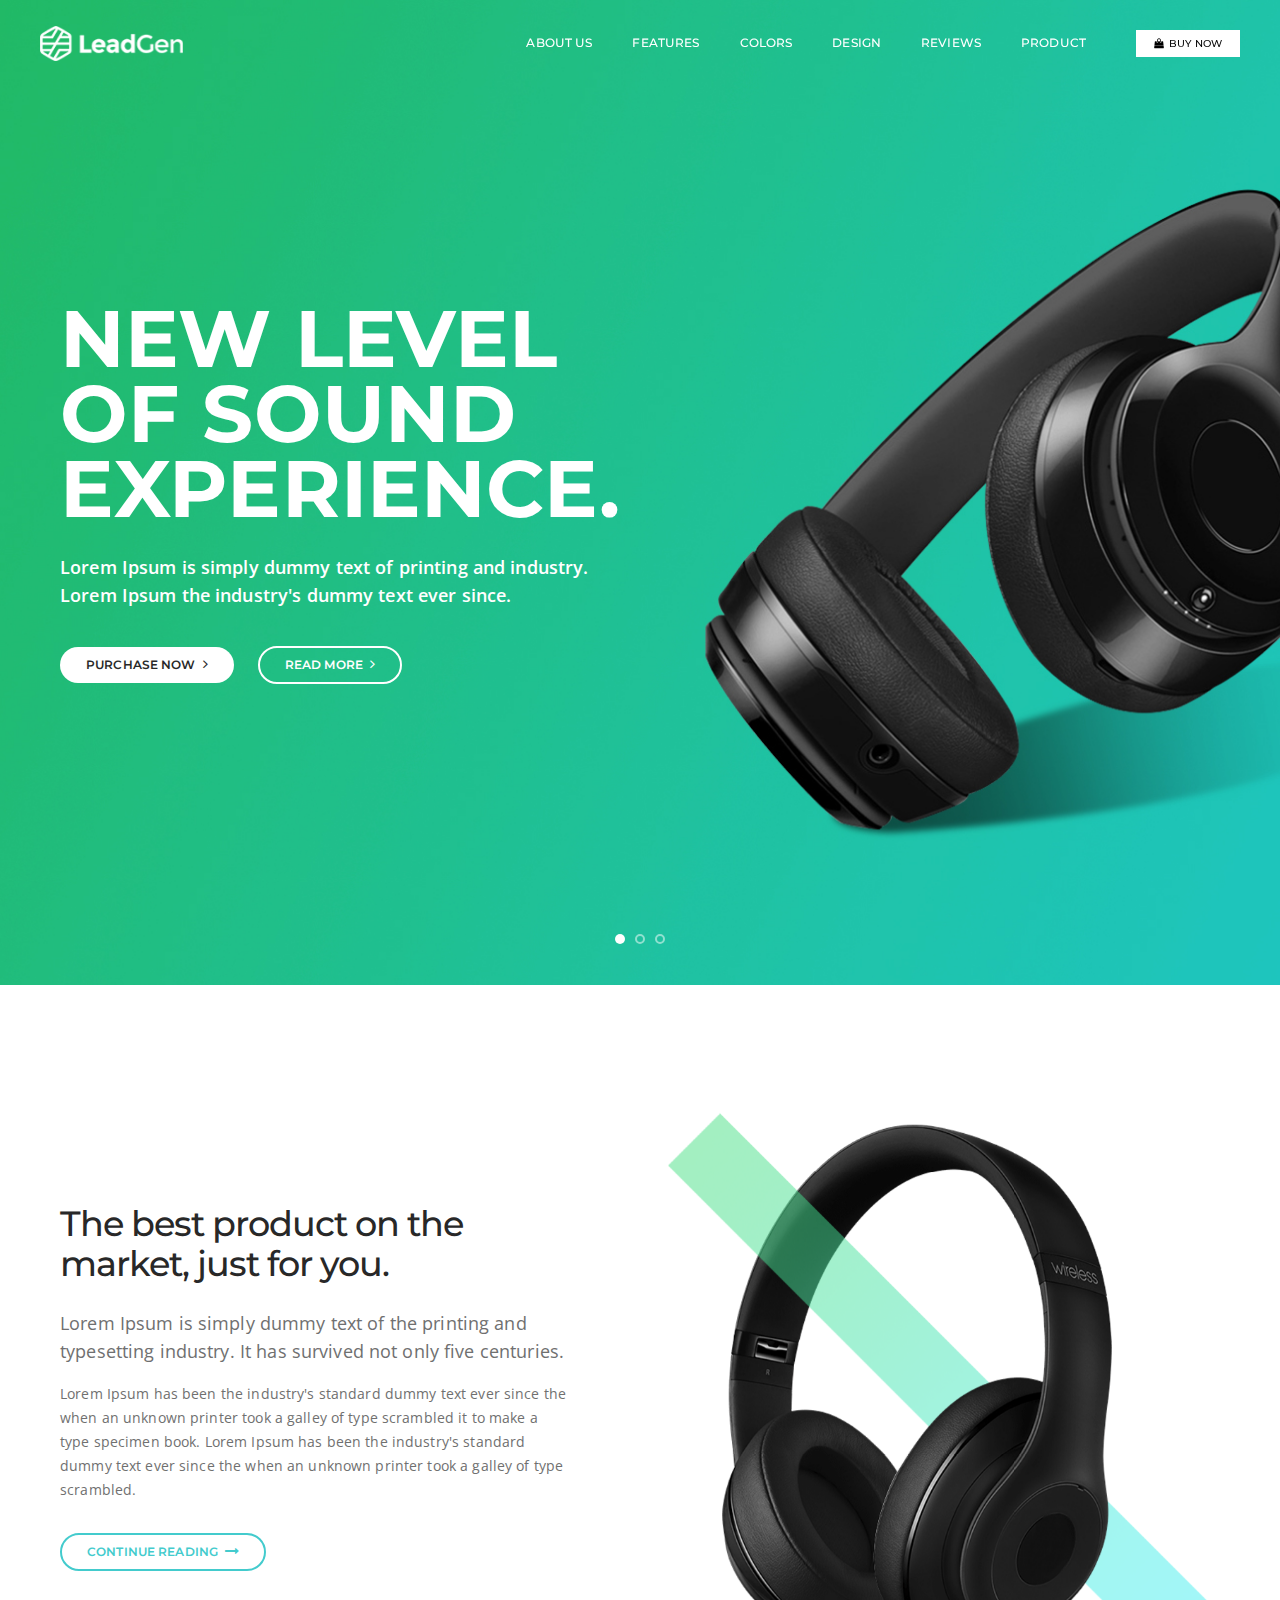
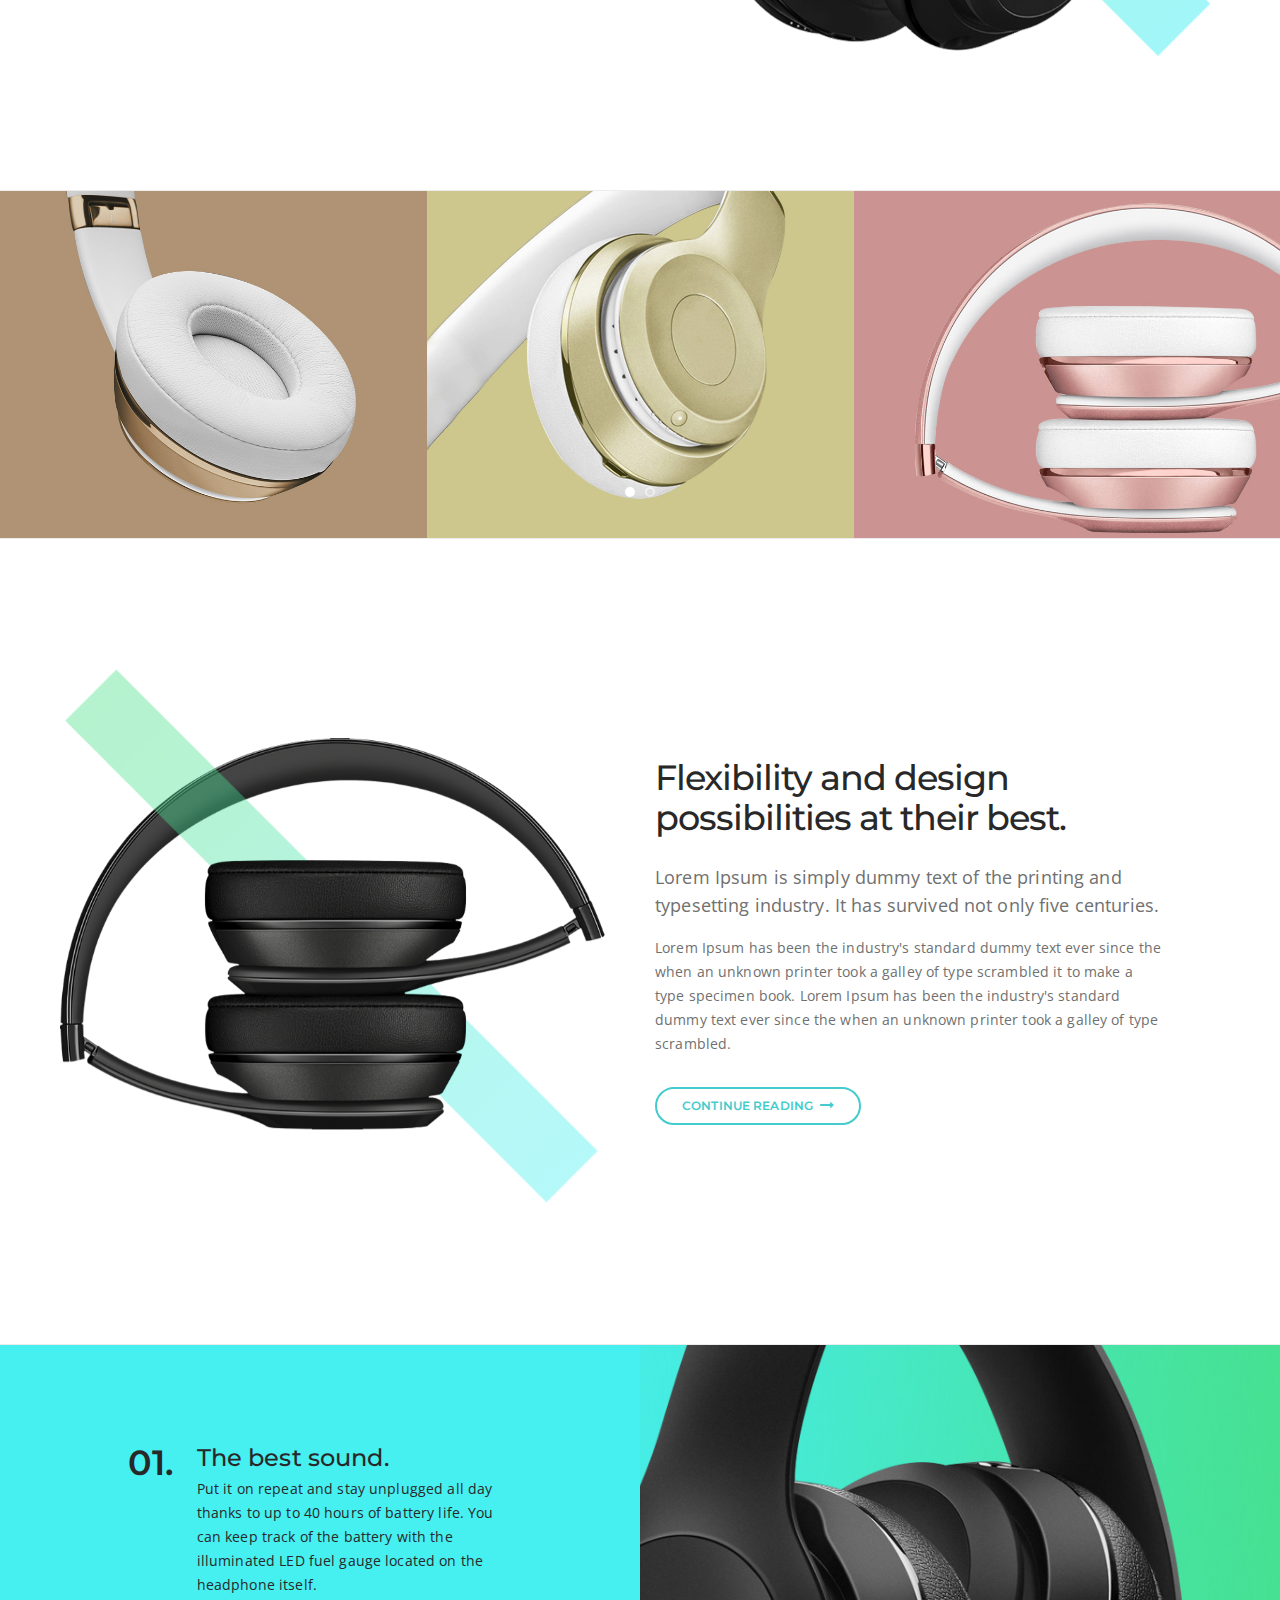
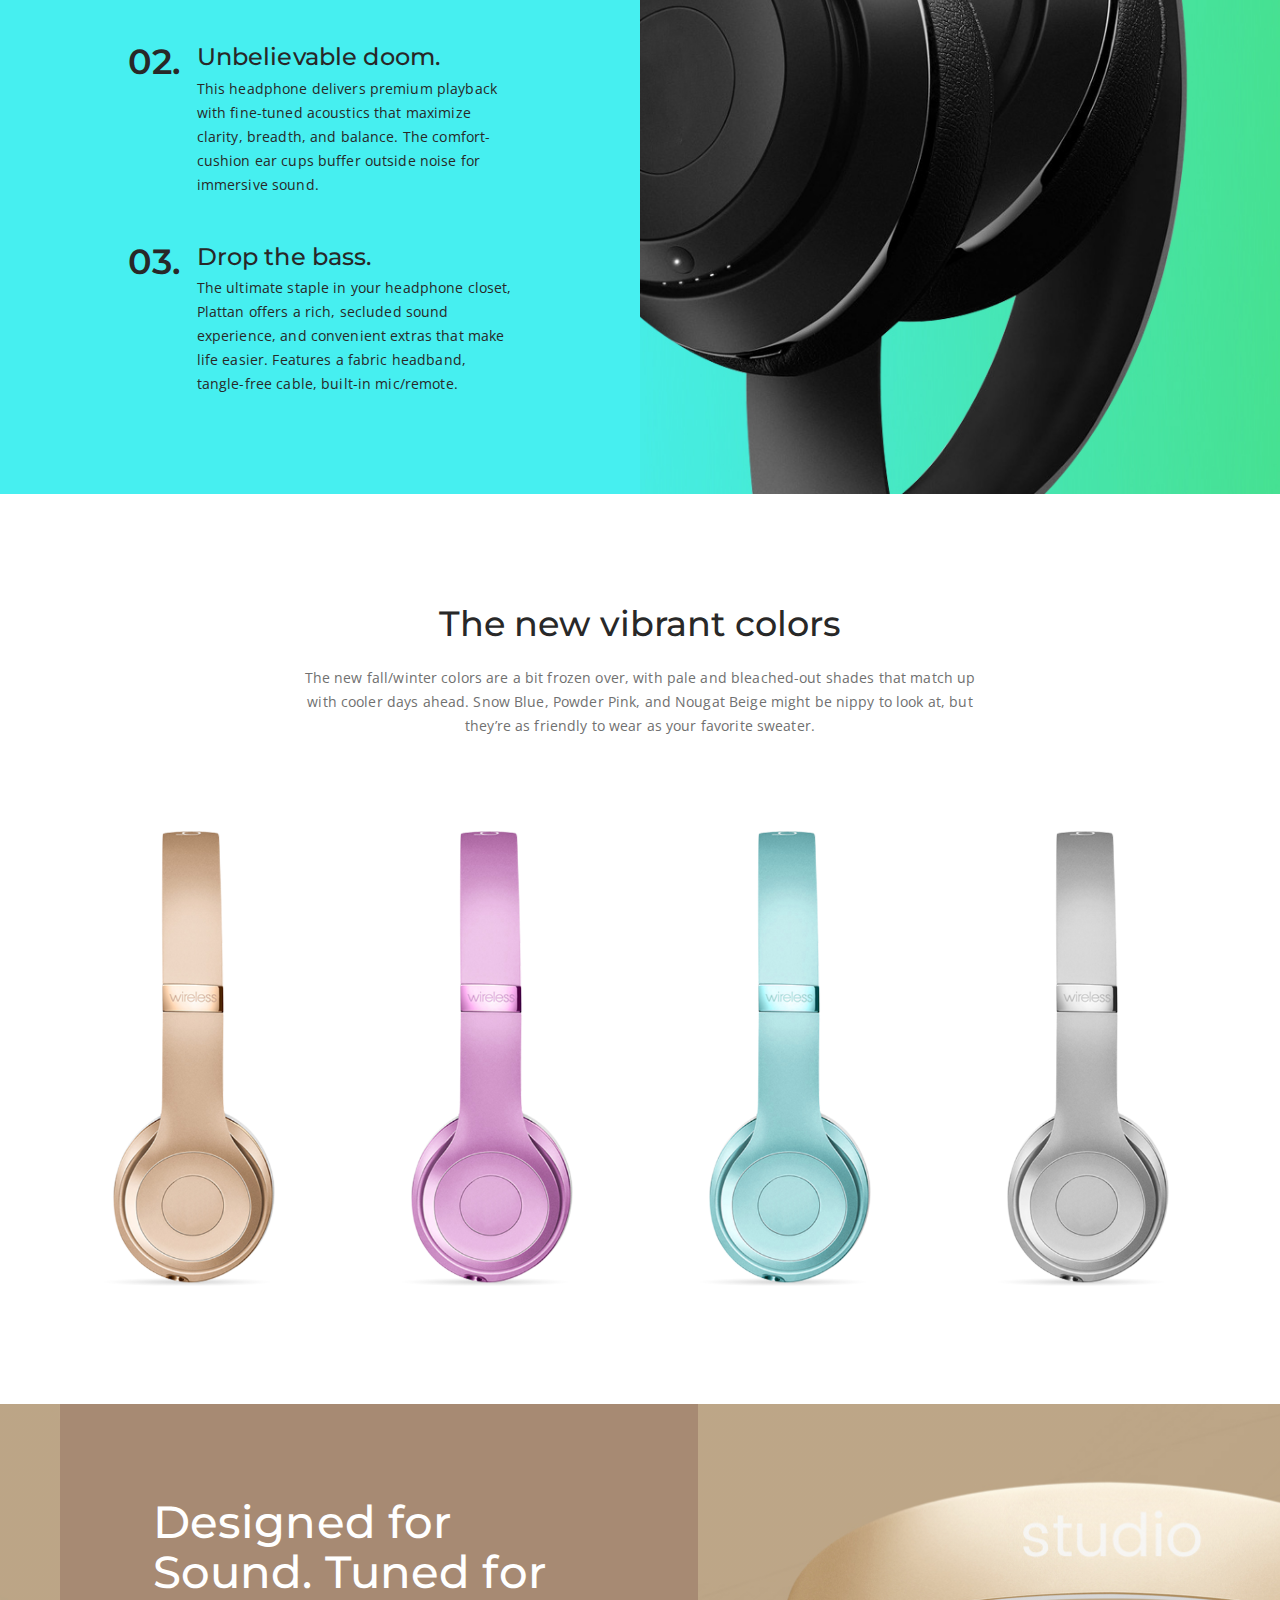
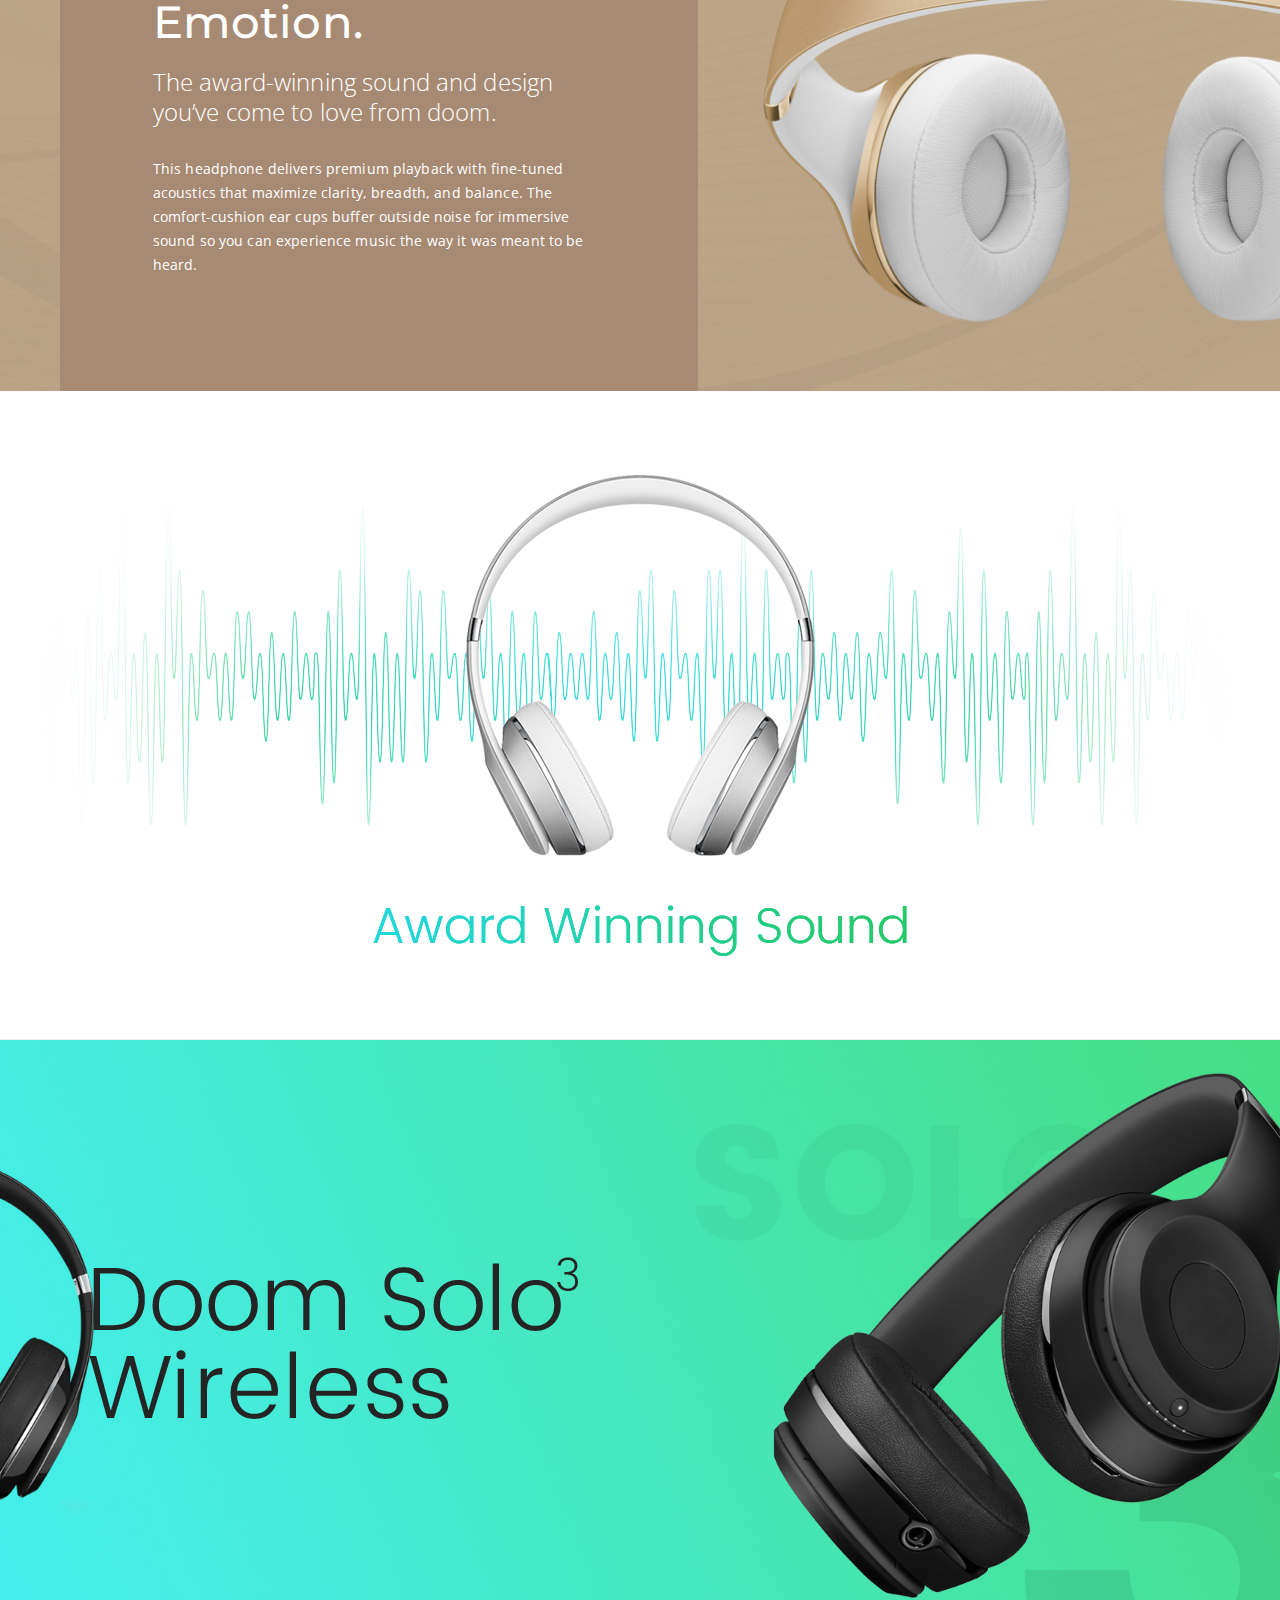
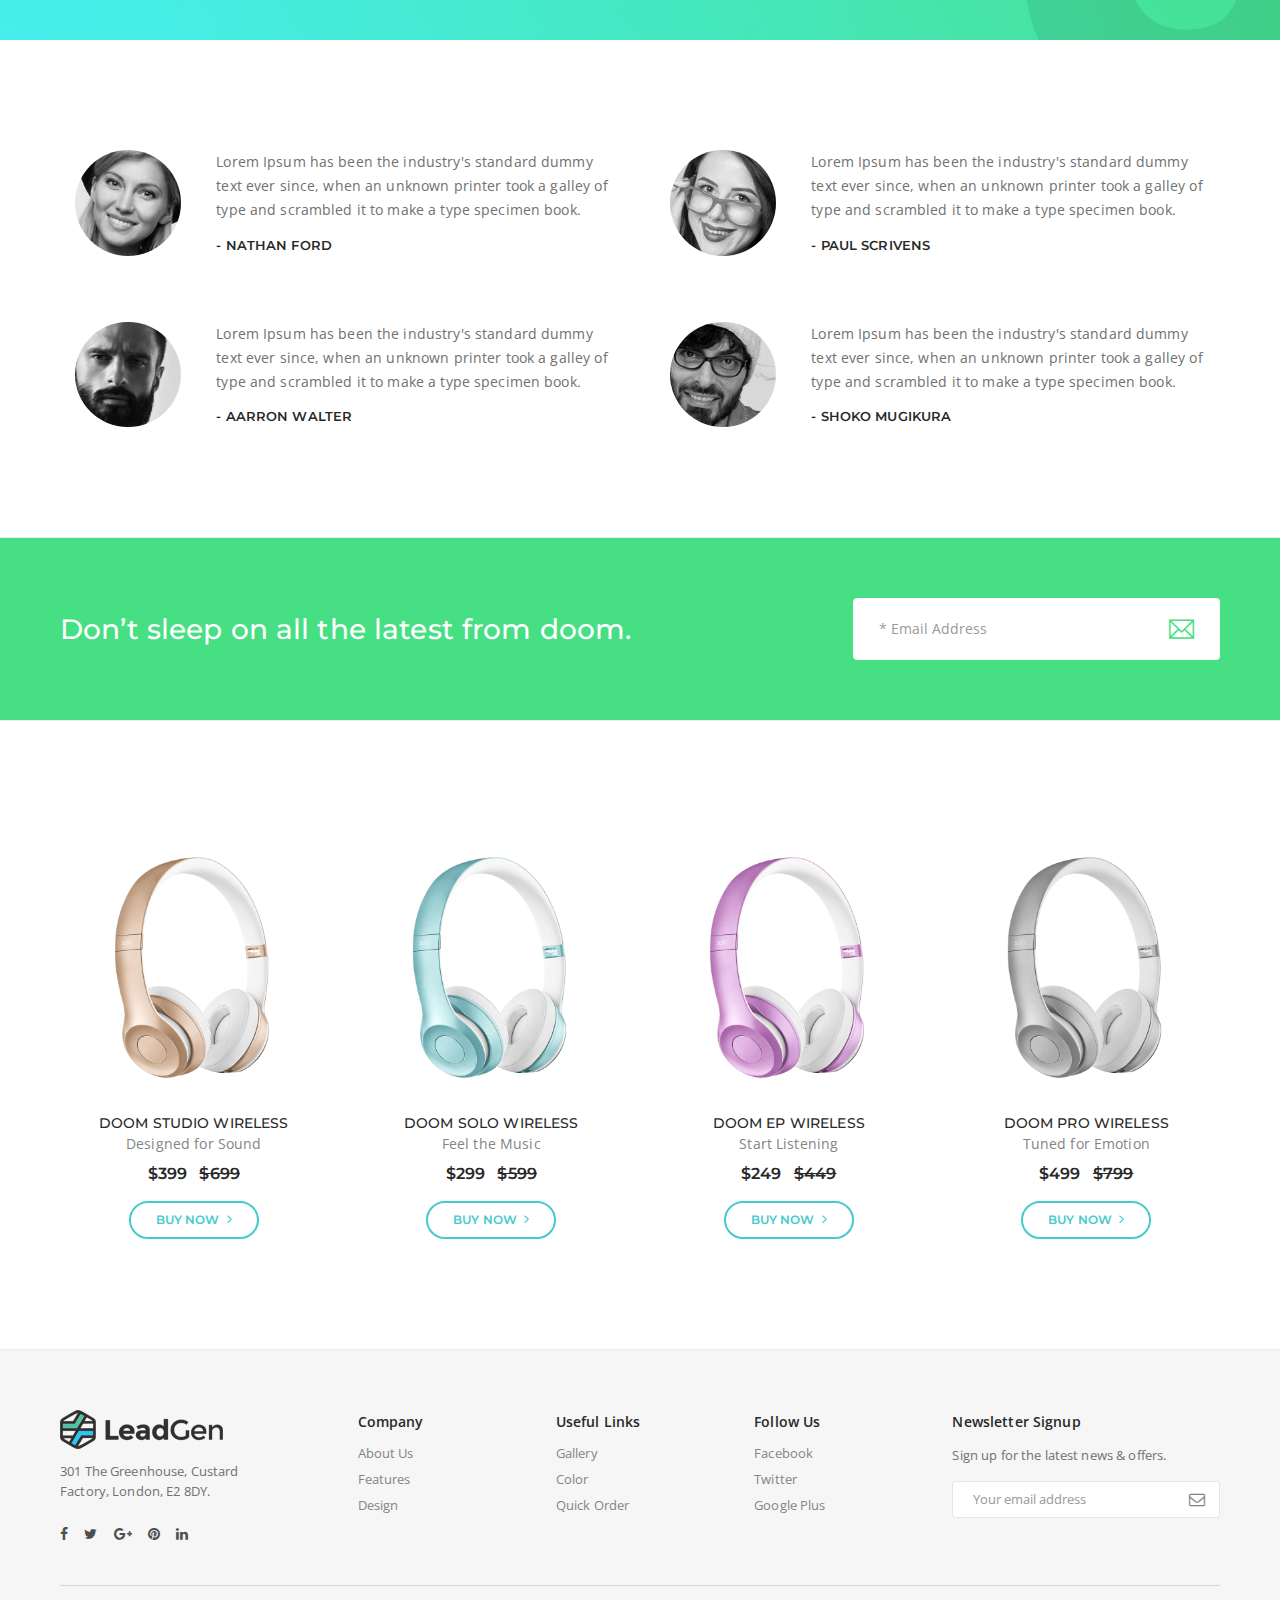
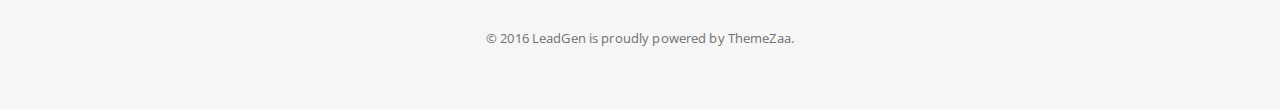
==== index.html @ 2a233be7 "Add files via upload" ====
<!doctype html>
<html class="no-js" lang="en">
    <head>
        <meta charset="utf-8">
        <meta http-equiv="X-UA-Compatible" content="IE=edge">
        <meta name="viewport" content="width=device-width,initial-scale=1.0,maximum-scale=1" />
        <!-- title -->
        <title>LeadGen - Product Showcase - Multipurpose Marketing Landing Page Pack with Page Builder</title>
        <meta name="description" content="LeadGen is a conversion ratio and speed optimized multi-purpose marketing landing page template with drag & drop page builder and tons of readymade elements and demos with greater level of customization possibilities." />
        <meta name="keywords" content="Marketing, landing page, creative, html5, css3, page builder, drag & drop, multi-purpose, one page, aweber, mailchimp, active campaign, campaign monitor, get response, mailer lite, custom form, product, hotel and resort, resume, personal, restaurant, corporate business, interior design, software, spa salon, travel agency, app landing page, design agency, start-up, e-learning, sports and gym, seo, wedding invitation, hosting, online shopping, yoga and fitness, music show, finance and account, e-book, event, medical, real estate, portfolio, digital marketing, inner content page, sign-up, 404 not found, coming soon" />
        <meta name="author" content="lgauthor">
        <!-- favicon -->
        <link rel="shortcut icon" href="images/icon/favicon.png">
        <!-- animation -->
        <link rel="stylesheet" href="css/animate.css" />
        <!-- bootstrap -->
        <link rel="stylesheet" href="css/bootstrap.min.css" />
        <!-- font-awesome icon -->
        <link rel="stylesheet" href="css/font-awesome.min.css" />
        <!-- themify-icons -->
        <link rel="stylesheet" href="css/themify-icons.css" />
        <!-- owl carousel -->
        <link rel="stylesheet" href="css/owl.transitions.css" />
        <link rel="stylesheet" href="css/owl.carousel.css" /> 
        <!-- magnific popup -->
        <link rel="stylesheet" href="css/magnific-popup.css" /> 
        <!-- base -->
        <link rel="stylesheet" href="css/base.css" /> 
        <!-- elements -->
        <link rel="stylesheet" href="css/elements.css" />
        <!-- responsive -->
        <link rel="stylesheet" href="css/responsive.css" />
        <!--[if IE 9]>
        <link rel="stylesheet" type="text/css" href="css/ie.css" />
        <![endif]-->
        <!--[if IE]>
            <script src="js/html5shiv.min.js"></script>
        <![endif]-->
    </head>
    <body>
        <header class="header-style9" id="header-section14">
            <!-- nav -->
            <nav class="navbar tz-header-bg black-header alt-font no-margin shrink-transparent-header-dark dark-header">                    
                <div class="container-fluid navigation-menu full-header xs-padding-15-lr">
                    <div class="row">
                        <!-- logo -->
                        <div class="col-md-3 col-sm-4 col-xs-6">
                            <a href="index.html#home" class="inner-link"><img alt="" src="images/logo-white.png" data-img-size="(W)163px X (H)39px"></a>
                        </div>
                        <!-- end logo -->
                        <div class="col-md-9 col-sm-8 col-xs-6 position-inherit xs-no-padding-left">
                            <button data-target="#bs-example-navbar-collapse-1" data-toggle="collapse" class="navbar-toggle collapsed" type="button">
                                <span class="sr-only">Toggle navigation</span>
                                <span class="icon-bar"></span>
                                <span class="icon-bar"></span>
                                <span class="icon-bar"></span>
                            </button>
                            <div id="bs-example-navbar-collapse-1" class="collapse navbar-collapse pull-right">
                                <ul class="nav navbar-nav">
                                    <li class="propClone"><a class="inner-link text-white" href="index.html#content-section13">ABOUT US</a></li>
                                    <li class="propClone"><a class="inner-link text-white" href="index.html#content-section17">FEATURES</a></li>
                                    <li class="propClone"><a class="inner-link text-white" href="index.html#content-section9">COLORS</a></li>
                                    <li class="propClone"><a class="inner-link text-white" href="index.html#content-section2">DESIGN</a></li>
                                    <li class="propClone"><a class="inner-link text-white" href="index.html#testimonials-section4">REVIEWS</a></li>
                                    <li class="propClone sm-no-border"><a class="inner-link text-white" href="index.html#feature-section32">PRODUCT</a></li>
                                    <li class="nav-button propClone float-left btn-medium sm-no-margin-tb"><a href="index.html#feature-section32" class="inner-link btn-small propClone bg-white text-black text-black  border-radius-0 font-weight-300 sm-padding-nav-btn sm-display-inline-block font-weight-500"><i class="fa fa-shopping-bag tz-icon-color" aria-hidden="true"></i>BUY NOW</a></li>
                                </ul>
                            </div>
                        </div>
                    </div>
                </div>
            </nav> 
            <!-- end nav -->
        </header>                
        <section id="home" class="no-padding slider-style1 border-none">
            <div class="owl-slider-full owl-carousel light-pagination owl-without-next-pre-arrow">
                <!-- slider item -->
                <div class="item owl-bg-img tz-builder-bg-image cover-background bg-img-one" id="tz-bg-1" style="background: linear-gradient(rgba(0, 0, 0, 0), rgba(0, 0, 0, 0)) repeat scroll 0% 0%, transparent url('images/bg-image/agency-slider-01.jpg') repeat scroll 0% 0%;" data-img-size="(W)1920px X (H)994px">
                    <div class="container one-sixth-screen xs-one-third-screen position-relative">
                        <div class="col-md-12 col-sm-12 col-xs-12 slider-typography text-left">
                            <div class="slider-text-middle-main">
                                <div class="slider-text-middle"> 
                                    <div class="col-md-7 col-sm-10 col-xs-12 no-padding alt-font slider-content sm-no-margin-top">
                                        <div class="title-extra-large-6 line-height-75 font-weight-700 text-white slider-title margin-seven-bottom tz-text" id="tz-slider-text1">NEW LEVEL<br>OF SOUND EXPERIENCE.</div>
                                        <div class="text-light-gray text-extra-large text-white main-font font-weight-600 slider-text margin-ten-bottom tz-text width-80 xs-width-100" id="tz-slider-text2">Lorem Ipsum is simply dummy text of printing and industry. Lorem Ipsum the industry's dummy text ever since.</div>
                                        <div class="btn-dual">
                                            <a class="btn btn-medium propClone bg-white text-dark-gray btn-circle xs-margin-ten-bottom" href="index.html#feature-section32"><span class="tz-text">PURCHASE NOW</span><i class="fa fa-angle-right icon-extra-small tz-icon-color"></i></a>
                                            <a class="btn btn-medium propClone highlight-button-white-border btn-circle xs-margin-ten-bottom" href="index.html#content-section13"><span class="tz-text">READ MORE</span><i class="fa fa-angle-right icon-extra-small tz-icon-color"></i></a>
                                        </div>
                                    </div>
                                </div>
                            </div>
                        </div>
                    </div>
                </div>
                <!-- end slider item -->
                <!-- slider item -->
                <div class="item owl-bg-img tz-builder-bg-image cover-background bg-img-two" id="tz-bg-2" style="background: linear-gradient(rgba(0, 0, 0, 0), rgba(0, 0, 0, 0)) repeat scroll 0% 0%, transparent url('images/bg-image/agency-slider-02.jpg') repeat scroll 0% 0%;">
                    <div class="container one-sixth-screen xs-one-third-screen position-relative">
                        <div class="col-md-12 col-sm-10 col-xs-12 slider-typography text-left">
                            <div class="slider-text-middle-main">
                                <div class="slider-text-middle">
                                    <div class="col-md-7 col-sm-12 col-xs-12 no-padding alt-font slider-content sm-no-margin-top">
                                        <div class="title-extra-large-6 line-height-75 font-weight-700 text-white slider-title margin-seven-bottom tz-text" id="tz-slider-text5">FRESH, BEAUTIFUL, INNOVATIVE.</div>
                                        <div class="text-light-gray text-extra-large text-white main-font font-weight-600 slider-text margin-ten-bottom tz-text width-80 xs-width-100" id="tz-slider-text6">Lorem Ipsum is simply dummy text of printing and industry. Lorem Ipsum the industry's dummy text ever since.</div>
                                        <div class="btn-dual">
                                            <a class="btn btn-medium propClone bg-white text-dark-gray btn-circle xs-margin-ten-bottom" href="index.html#feature-section32"><span class="tz-text">PURCHASE NOW</span><i class="fa fa-angle-right icon-extra-small tz-icon-color"></i></a>
                                            <a class="btn btn-medium propClone highlight-button-white-border btn-circle xs-margin-ten-bottom" href="index.html#content-section13"><span class="tz-text">READ MORE</span><i class="fa fa-angle-right icon-extra-small tz-icon-color"></i></a>
                                        </div>
                                    </div>
                                </div>
                            </div>
                        </div>
                    </div>
                </div>
                <!-- end slider item -->
                <!-- slider item -->
                <div class="item owl-bg-img tz-builder-bg-image cover-background bg-img-three" id="tz-bg-3" style="background: linear-gradient(rgba(0, 0, 0, 0), rgba(0, 0, 0, 0)) repeat scroll 0% 0%, transparent url('images/bg-image/agency-slider-03.jpg') repeat scroll 0% 0%;">
                    <div class="container one-sixth-screen xs-one-third-screen position-relative">
                        <div class="col-md-12 col-sm-12 col-xs-12 slider-typography text-left">
                            <div class="slider-text-middle-main">
                                <div class="slider-text-middle"> 
                                    <div class="col-md-7 col-sm-12 col-xs-12 no-padding alt-font slider-content sm-no-margin-top">
                                        <div class="title-extra-large-6 line-height-75 font-weight-700 text-white slider-title margin-seven-bottom tz-text" id="tz-slider-text9">THE PRODUCT OF THE FUTURE</div>
                                        <div class="text-light-gray text-extra-large text-white main-font font-weight-600 slider-text margin-ten-bottom tz-text width-80 xs-width-100" id="tz-slider-text10">Lorem Ipsum is simply dummy text of printing and industry. Lorem Ipsum the industry's dummy text ever since.</div>
                                        <div class="btn-dual">
                                            <a class="btn btn-medium propClone bg-white text-dark-gray btn-circle xs-margin-ten-bottom" href="index.html#feature-section32"><span class="tz-text">PURCHASE NOW</span><i class="fa fa-angle-right icon-extra-small tz-icon-color"></i></a>
                                            <a class="btn btn-medium propClone highlight-button-white-border btn-circle xs-margin-ten-bottom" href="index.html#content-section13"><span class="tz-text">READ MORE</span><i class="fa fa-angle-right icon-extra-small tz-icon-color"></i></a>
                                        </div>
                                    </div>
                                </div>
                            </div>
                        </div>
                    </div>
                </div>
                <!-- end slider item -->
            </div>
        </section>  
        <section class="padding-110px-tb xs-padding-60px-tb bg-white builder-bg" id="content-section13">
            <div class="container">
                <div class="row equalize xs-equalize-auto equalize-display-inherit">
                    <!-- content details -->
                    <div class="col-md-6 col-sm-6 xs-12 xs-text-center xs-margin-nineteen-bottom display-table" style="">
                        <div class="display-table-cell-vertical-middle">
                            <h2 class="alt-font title-extra-large sm-title-large xs-section-title-large text-dark-gray width-90 letter-spacing-minus-1 sm-width-100 margin-eight-bottom tz-text sm-margin-ten-bottom sm-margin-ten-top">The best product on the market, just for you.</h2>
                            <div class="text-extra-large tz-text width-90 sm-width-100 margin-five-bottom sm-margin-ten-bottom">Lorem Ipsum is simply dummy text of the printing and typesetting industry. It has survived not only five centuries.</div>
                            <div class="text-medium tz-text width-90 sm-width-100 margin-ten-bottom sm-margin-ten-bottom xs-margin-twenty-bottom"><p>Lorem Ipsum has been the industry's standard dummy text ever since the when an unknown printer took a galley of type scrambled it to make a type specimen book. Lorem Ipsum has been the industry's standard dummy text ever since the when an unknown printer took a galley of type scrambled.</p></div>
                            <a class="btn-medium btn-circle btn border-2-dark-aqua btn-border text-dark-aqua propClone" href="index.html#content-section50"><span class="tz-text">CONTINUE READING</span><i class="fa fa-long-arrow-right icon-extra-small tz-icon-color"></i></a>
                        </div>
                    </div>
                    <!-- end content details -->
                    <div class="col-md-6 col-sm-6 col-xs-12 display-table text-right xs-margin-lr-auto xs-fl-none xs-no-padding-bottom">
                        <div class="display-table-cell-vertical-middle">
                            <img src="images/design-screenshot6.png" data-img-size="(W)800px X (H)828px" alt="">
                        </div>
                    </div>
                </div>
            </div>
        </section>
        <section class="bg-white builder-bg" id="portfolios-section8">
            <div class="container-fluid">
                <div class="row">
                    <div class="owl-carousel owl-theme owl-light-pagination white-pagination testimonial-style3">
                        <!-- portfolio item -->
                        <div class="item lightbox-gallery">
                            <a href="images/agency-work-01.jpg" title=""><img src="images/agency-work-01.jpg" data-img-size="(W)800px X (H)650px" id="tz-bg-31" alt=""></a>
                        </div>
                        <!-- end portfolio item -->
                        <!-- portfolio item -->
                        <div class="item lightbox-gallery">
                            <a href="images/agency-work-02.jpg" title=""><img src="images/agency-work-02.jpg" data-img-size="(W)800px X (H)650px" id="tz-bg-32" alt=""></a>
                        </div>
                        <!-- end portfolio item -->
                        <!-- portfolio item -->
                        <div class="item lightbox-gallery">
                            <a href="images/agency-work-03.jpg" title=""><img src="images/agency-work-03.jpg" data-img-size="(W)800px X (H)650px" id="tz-bg-33" alt=""></a>
                        </div>
                        <!-- end portfolio item -->
                        <!-- portfolio item -->
                        <div class="item lightbox-gallery">
                            <a href="images/agency-work-04.jpg" title=""><img src="images/agency-work-04.jpg" id="tz-bg-34" data-img-size="(W)800px X (H)650px" alt=""></a>
                        </div>
                        <!-- end portfolio item -->
                    </div>
                </div>
            </div>
        </section>
        <section class="padding-110px-tb xs-padding-60px-tb bg-white builder-bg" id="content-section50">
            <div class="container">
                <div class="row equalize xs-equalize-auto equalize-display-inherit">
                    <div class="col-md-6 col-sm-6 xs-12 xs-text-center display-table" style="">
                        <div class="display-table-cell-vertical-middle">
                            <img alt="" src="images/content-50.png" data-img-size="(W)800px X (H)681px">
                        </div>
                    </div>
                    <!-- content details -->
                    <div class="col-md-6 col-sm-6 xs-12 xs-text-center xs-margin-nineteen-bottom display-table" style="">
                        <div class="display-table-cell-vertical-middle">
                            <h2 class="alt-font title-extra-large sm-title-large xs-section-title-large text-dark-gray width-90 sm-width-100 letter-spacing-minus-1 margin-eight-bottom tz-text sm-margin-ten-bottom sm-margin-ten-top">Flexibility and design possibilities at their best.</h2>
                            <div class="text-extra-large tz-text width-90 sm-width-100 margin-five-bottom sm-margin-ten-bottom">Lorem Ipsum is simply dummy text of the printing and typesetting industry. It has survived not only five centuries.</div>
                            <div class="text-medium tz-text width-90 sm-width-100 margin-ten-bottom sm-margin-ten-bottom xs-margin-twenty-bottom"><p>Lorem Ipsum has been the industry's standard dummy text ever since the when an unknown printer took a galley of type scrambled it to make a type specimen book. Lorem Ipsum has been the industry's standard dummy text ever since the when an unknown printer took a galley of type scrambled.</p></div>
                            <a class="btn-medium btn-circle btn border-2-dark-aqua btn-border text-dark-aqua propClone" href="index.html#content-section17"><span class="tz-text">CONTINUE READING</span><i class="fa fa-long-arrow-right icon-extra-small tz-icon-color"></i></a>
                        </div>
                    </div>
                    <!-- end content details -->                        
                </div>
            </div>
        </section>
        <section class="bg-white builder-bg border-none" id="content-section17">
            <div class="container-fluid">
                <div class="row equalize">
                    <!-- details -->
                    <div class="col-lg-6 col-md-6 col-sm-12 col-xs-12 bg-aqua tz-background-color display-table"> 
                        <div class="display-table-cell-vertical-middle padding-thirty-one md-padding-twenty sm-no-padding-lr">
                            <div class="col-md-12 col-sm-6 col-xs-12 no-padding margin-ten-bottom xs-margin-twenty-bottom xs-text-center">
                                <div class="col-md-2 col-sm-2 xs-float-none font-weight-600 content-box title-extra-large line-height-40 alt-font text-dark-gray tz-text">01.</div>
                                <div class="info col-md-10 col-sm-10 xs-no-margin xs-no-padding xs-width-100 xs-clear-both">
                                    <h3 class="title-medium margin-two-bottom text-dark-gray tz-text alt-font">The best sound.</h3>
                                    <div class="text-medium text-dark-gray tz-text"><p>Put it on repeat and stay unplugged all day thanks to up to 40 hours of battery life. You can keep track of the battery with the illuminated LED fuel gauge located on the headphone itself.</p></div>
                                </div>
                            </div>
                            <div class="col-md-12 col-sm-6 col-xs-12 no-padding margin-ten-bottom xs-margin-twenty-bottom xs-text-center">
                                <div class="col-md-2 col-sm-2 xs-float-none font-weight-600 content-box title-extra-large line-height-40 alt-font text-dark-gray tz-text">02.</div>
                                <div class="info col-md-10 col-sm-10 xs-no-margin xs-no-padding xs-width-100 xs-clear-both">
                                    <h3 class="title-medium margin-two-bottom text-dark-gray tz-text alt-font">Unbelievable doom.</h3>
                                    <div class="text-medium text-dark-gray tz-text"><p>This headphone delivers premium playback with fine-tuned acoustics that maximize clarity, breadth, and balance. The comfort-cushion ear cups buffer outside noise for immersive sound.</p></div>
                                </div>
                            </div>
                            <div class="col-md-12 col-sm-6 col-xs-12 no-padding xs-text-center">
                                <div class="col-md-2 col-sm-2 xs-float-none font-weight-600 content-box title-extra-large line-height-40 alt-font text-dark-gray tz-text">03.</div>
                                <div class="info col-md-10 col-sm-10 xs-no-margin xs-no-padding xs-width-100 xs-clear-both">
                                    <h3 class="title-medium margin-two-bottom text-dark-gray tz-text alt-font">Drop the bass.</h3>
                                    <div class="text-medium text-dark-gray tz-text"><p class="no-margin">The ultimate staple in your headphone closet, Plattan offers a rich, secluded sound experience, and convenient extras that make life easier. Features a fabric headband, tangle-free cable, built-in mic/remote.</p></div>
                                </div>
                            </div>
                        </div>
                    </div>
                    <!-- end details -->
                    <!-- content image -->
                    <div class="col-lg-6 col-md-6 col-sm-12 col-xs-12 no-padding xs-no-padding-15 bg-gray tz-builder-bg-image cover-background xs-height-300-px bg-img-four" data-img-size="(W)1000px X (H)800px" style="background: linear-gradient(transparent, transparent) repeat scroll 0% 0%, transparent url('images/bg-image/hero-bg38.jpg') repeat scroll 0% 0%;"></div>
                    <!-- end content image -->
                </div>
            </div>
        </section>
        <section class="padding-110px-tb xs-padding-top-60px border-none" id="content-section9">
            <div class="container">
                <div class="row">
                    <!-- section title -->
                    <div class="col-md-12 col-sm-12 col-xs-12 text-center">
                        <h2 class="section-title-large sm-section-title-medium xs-section-title-large text-dark-gray alt-font margin-three-bottom xs-margin-fifteen-botom tz-text">The new vibrant colors</h2>
                        <div class="text-medium sm-text-medium width-60 margin-lr-auto md-width-70 sm-width-100 tz-text margin-thirteen-bottom xs-margin-nineteen-bottom">The new fall/winter colors are a bit frozen over, with pale and bleached-out shades that match up with cooler days ahead. Snow Blue, Powder Pink, and Nougat Beige might be nippy to look at, but they’re as friendly to wear as your favorite sweater.</div>
                    </div>
                    <!-- end section title -->
                </div>
                <div class="row">
                    <div class="owl-carousel owl-slider-style4 owl-theme outside-arrow owl-dark-pagination owl-no-pagination sm-no-owl-buttons sm-show-pagination owl-pagination-bottom">
                        <!-- item -->
                        <div class="item">
                            <div class="team col-md-12 col-sm-12 col-xs-12">                                    
                                <div class="team-img">
                                    <img src="images/application-screenshot-img-01.png" data-img-size="(W)800px X (H)1417px" id="tz-bg-52" alt=""/>
                                </div>                                    
                            </div>
                        </div>
                        <!-- end item -->
                        <!-- item -->
                        <div class="item">
                            <div class="team col-md-12 col-sm-12 col-xs-12">                                    
                                <div class="team-img">
                                    <img src="images/application-screenshot-img-02.png" data-img-size="(W)800px X (H)1417px" id="tz-bg-53" alt=""/>
                                </div>                                    
                            </div>
                        </div>
                        <!-- end item -->
                        <!-- item -->
                        <div class="item">
                            <div class="team col-md-12 col-sm-12 col-xs-12">                                    
                                <div class="team-img">
                                    <img src="images/application-screenshot-img-03.png" data-img-size="(W)800px X (H)1417px" id="tz-bg-54" alt=""/>
                                </div>                                    
                            </div>
                        </div>
                        <!-- end item -->
                        <!-- item -->
                        <div class="item">
                            <div class="team col-md-12 col-sm-12 col-xs-12">                                    
                                <div class="team-img">
                                    <img src="images/application-screenshot-img-04.png" data-img-size="(W)800px X (H)1417px" id="tz-bg-78" alt=""/>
                                </div>                                    
                            </div>
                        </div>
                        <!-- end item -->
                    </div>
                </div>
            </div>
        </section>
        <section class="tz-builder-bg-image content2-bg-image no-padding border-none cover-background xs-bg-none bg-img-five" id="content-section2" data-img-size="(W)1920px X (H)590px" style="background: linear-gradient(rgba(0, 0, 0, 0.01), rgba(0, 0, 0, 0.01)) repeat scroll 0% 0%, transparent url('images/bg-image/fitness-about-bg.jpg') repeat scroll 0% 0%;">
            <div class="container sm-width-100 sm-no-padding">
                <div class=" tz-background-color bg-mongoose width-55 sm-width-60 xs-width-100 content-style1 padding-fifteen md-padding-eight sm-padding-eleven xs-padding-eighteen">
                    <!-- section title -->
                    <h2 class="title alt-font tz-text title-extra-large-2 sm-title-extra-large-2 xs-section-title-large text-white margin-eight-bottom">Designed for Sound. Tuned for Emotion.</h2>
                    <!-- end section title -->
                    <div class="text-white title-medium sm-title-medium xs-title-medium margin-twelve-bottom display-block font-weight-300 tz-text">The award-winning sound and design you’ve come to love from doom.</div>
                    <div class="text-medium sm-text-medium text-white tz-text"><p>This headphone delivers premium playback with fine-tuned acoustics that maximize clarity, breadth, and balance. The comfort-cushion ear cups buffer outside noise for immersive sound so you can experience music the way it was meant to be heard.</p></div>
                </div>
            </div>
        </section>
        <section class="padding-60px-tb bg-white builder-bg" id="callto-action11">
            <div class="container-fluid">
                <div class="row">
                    <div class="col-md-12 col-sm-12 col-xs-12 text-center">
                        <a href="index.html#"><img class="" alt="" src="images/banner-2.png" data-img-size="(W)743px X (H)110px"></a>
                    </div>
                </div>
            </div>
        </section>
        <section class="position-relative cover-background tz-builder-bg-image border-none hero-style9 bg-img-six" id="hero-section28" data-img-size="(W)1920px X (H)961px" style="background: linear-gradient(rgba(35, 31, 41, 0), rgba(35, 31, 41, 0)) repeat scroll 0% 0%, transparent url('images/bg-image/hero-bg40.jpg') repeat scroll 0% 0%;">
            <div class="container one-second-screen position-relative">
                <div class="row">
                    <div class="slider-typography text-center xs-position-absolute">
                        <div class="slider-text-middle-main">
                            <div class="slider-text-middle">
                                <div class="col-md-12 col-sm-12 col-xs-12 center-col text-left">
                                    <a href="index.html#"><img src="images/hero-text.png" data-img-size="(W)803px X (H)245px" alt=""></a>
                                </div>
                            </div>                                
                        </div>
                    </div>
                </div>
            </div>
        </section>
        <section class="padding-110px-tb xs-padding-60px-tb bg-white builder-bg" id="testimonials-section4">
            <div class="container">
                <div class="row two-column">                     
                    <!-- testimonial item -->
                    <div class="col-md-6 col-sm-6 col-xs-12 xs-text-center margin-ten-bottom sm-margin-twenty-bottom">
                        <div class="col-md-3 col-sm-3 col-xs-12 sm-no-padding xs-margin-eleven-bottom">
                            <img class="border-radius-100 width-95 xs-width-40" src="images/avtar-10.jpg" data-img-size="(W)149px X (H)149px" alt=""/>
                        </div>
                        <div class="col-md-9 col-sm-9 col-xs-12 feature-box-details">
                            <div class="text-medium margin-five-bottom sm-margin-twelve-bottom xs-margin-six-bottom float-left width-100 tz-text">Lorem Ipsum has been the industry's standard dummy text ever since, when an unknown printer took a galley of type and scrambled it to make a type specimen book.</div>
                            <span class="tz-text font-weight-600 alt-font text-dark-gray sm-text-medium display-inline-block">- NATHAN FORD</span>
                        </div>
                    </div>
                    <!-- end testimonial item -->
                    <!-- testimonial item -->
                    <div class="col-md-6 col-sm-6 col-xs-12 xs-text-center margin-ten-bottom sm-margin-twenty-bottom">
                        <div class="col-md-3 col-sm-3 col-xs-12 sm-no-padding xs-margin-eleven-bottom">
                            <img class="border-radius-100 width-95 xs-width-40" src="images/avtar-11.jpg" data-img-size="(W)149px X (H)149px" alt=""/>
                        </div>
                        <div class="col-md-9 col-sm-9 col-xs-12 feature-box-details">
                            <div class="text-medium margin-five-bottom sm-margin-twelve-bottom xs-margin-six-bottom float-left width-100 tz-text">Lorem Ipsum has been the industry's standard dummy text ever since, when an unknown printer took a galley of type and scrambled it to make a type specimen book.</div>
                            <span class="tz-text font-weight-600 alt-font text-dark-gray sm-text-medium display-inline-block">- PAUL SCRIVENS</span>
                        </div>
                    </div>
                    <!-- end testimonial item -->
                    <!-- testimonial item -->
                    <div class="col-md-6 col-sm-6 col-xs-12 xs-text-center xs-margin-twenty-bottom">
                        <div class="col-md-3 col-sm-3 col-xs-12 sm-no-padding xs-margin-eleven-bottom">
                            <img class="border-radius-100 width-95 xs-width-40" src="images/avtar-12.jpg" data-img-size="(W)149px X (H)149px" alt=""/>
                        </div>
                        <div class="col-md-9 col-sm-9 col-xs-12 feature-box-details">
                            <div class="text-medium margin-five-bottom sm-margin-twelve-bottom xs-margin-six-bottom float-left width-100 tz-text">Lorem Ipsum has been the industry's standard dummy text ever since, when an unknown printer took a galley of type and scrambled it to make a type specimen book.</div>
                            <span class="tz-text font-weight-600 alt-font text-dark-gray sm-text-medium display-inline-block">- AARRON WALTER</span>
                        </div>
                    </div>
                    <!-- end testimonial item -->
                    <!-- testimonial item -->
                    <div class="col-md-6 col-sm-6 col-xs-12 xs-text-center">
                        <div class="col-md-3 col-sm-3 col-xs-12 sm-no-padding sm-margin-eleven-bottom">
                            <img class="border-radius-100 width-95 xs-width-40" src="images/avtar-13.jpg" data-img-size="(W)149px X (H)149px" alt=""/>
                        </div>
                        <div class="col-md-9 col-sm-9 col-xs-12 feature-box-details">
                            <div class="text-medium margin-five-bottom sm-margin-twelve-bottom xs-margin-six-bottom float-left width-100 tz-text">Lorem Ipsum has been the industry's standard dummy text ever since, when an unknown printer took a galley of type and scrambled it to make a type specimen book.</div>
                            <span class="tz-text font-weight-600 alt-font text-dark-gray sm-text-medium display-inline-block">- SHOKO MUGIKURA</span>
                        </div>
                    </div>
                    <!-- end testimonial item -->
                </div>
            </div>
        </section>
        <!-- subscribe section -->
        <section class="bg-emerald builder-bg padding-60px-tb" id="subscribe-section3">
            <div class="container">
                <div class="row equalize">
                    <div class="col-md-7 col-sm-12 display-table xs-text-center" style="">
                        <div class="display-table-cell-vertical-middle">
                            <h3 class="title-large alt-font text-white margin-three-top margin-three-bottom sm-margin-six-bottom xs-no-margin xs-padding-bottom-20px xs-title-large display-block tz-text">Don’t sleep on all the latest from doom.</h3>
                        </div>
                    </div>
                    <div class="col-md-4 col-md-offset-1 display-table col-sm-12" style="">
                        <div class="display-table-cell-vertical-middle">
                            <form action="javascript:void(0)" method="post">
                                <div class="input-group">
                                    <input name="email" id="email" data-email="required" placeholder="* Email Address" class="extra-big-input border-none" type="text">
                                    <div class="input-group-btn">
                                        <button type="submit" class="default-submit btn btn-large propClone bg-white xs-width-100 xs-margin-thirteen-bottom"><i class="fa ti-email icon-small no-margin text-emerald tz-icon-color"></i></button>
                                    </div>
                                </div>
                            </form>
                        </div>
                    </div>
                </div>
            </div>
        </section>
        <!-- end subscribe section -->
        <section class="bg-white builder-bg padding-110px-tb feature-style3 xs-padding-60px-tb" id="feature-section32">
            <div class="container">
                <div class="row four-column">
                    <!-- feature box -->
                    <div class="col-md-3 col-sm-6 col-xs-12 text-center sm-margin-nine-bottom xs-margin-fifteen-bottom">
                        <div class="margin-ten-bottom"><a href="index.html#"><img alt="" src="images/product-img-01.png" data-img-size="(W)800px X (H)800px"></a></div>
                        <h3 class="text-medium line-height-18 alt-font display-block tz-text"><a href="index.html#" class="text-dark-gray">DOOM STUDIO WIRELESS</a></h3>
                        <div class="text-medium-gray text-medium margin-three-bottom tz-text">Designed for Sound</div>
                        <div class="text-large alt-font font-weight-600 text-dark-gray tz-text margin-ten-bottom">$399&nbsp;&nbsp;&nbsp;<del>$699</del></div>
                        <a class="btn-medium btn-circle btn border-2-dark-aqua btn-border text-dark-aqua propClone" href="index.html#"><span class="tz-text">BUY NOW</span><i class="fa fa-angle-right icon-extra-small tz-icon-color"></i></a>
                    </div>
                    <!-- end feature box -->
                    <!-- feature box -->
                    <div class="col-md-3 col-sm-6 col-xs-12 text-center sm-margin-nine-bottom xs-margin-fifteen-bottom">
                        <div class="margin-ten-bottom"><a href="index.html#"><img alt="" src="images/product-img-02.png" data-img-size="(W)800px X (H)800px"></a></div>
                        <h3 class="text-medium line-height-18 alt-font display-block tz-text"><a href="index.html#" class="text-dark-gray">DOOM SOLO WIRELESS</a></h3>
                        <div class="text-medium-gray text-medium margin-three-bottom tz-text">Feel the Music</div>
                        <div class="text-large alt-font font-weight-600 text-dark-gray tz-text margin-ten-bottom">$299&nbsp;&nbsp;&nbsp;<del>$599</del></div>
                        <a class="btn-medium btn-circle btn border-2-dark-aqua btn-border text-dark-aqua propClone" href="index.html#"><span class="tz-text">BUY NOW</span><i class="fa fa-angle-right icon-extra-small tz-icon-color"></i></a>
                    </div>
                    <!-- end feature box -->
                    <!-- feature box -->
                    <div class="col-md-3 col-sm-6 col-xs-12 text-center sm-margin-nine-bottom xs-margin-fifteen-bottom">
                        <div class="margin-ten-bottom"><a href="index.html#"><img alt="" src="images/product-img-03.png" data-img-size="(W)800px X (H)800px"></a></div>
                        <h3 class="text-medium line-height-18 alt-font display-block tz-text"><a href="index.html#" class="text-dark-gray">DOOM EP WIRELESS</a></h3>
                        <div class="text-medium-gray text-medium margin-three-bottom tz-text">Start Listening</div>
                        <div class="text-large alt-font font-weight-600 text-dark-gray tz-text margin-ten-bottom">$249&nbsp;&nbsp;&nbsp;<del>$449</del></div>
                        <a class="btn-medium btn-circle btn border-2-dark-aqua btn-border text-dark-aqua propClone" href="index.html#"><span class="tz-text">BUY NOW</span><i class="fa fa-angle-right icon-extra-small tz-icon-color"></i></a>
                    </div>
                    <!-- end feature box -->
                    <!-- feature box -->
                    <div class="col-md-3 col-sm-6 col-xs-12 text-center sm-margin-nine-bottom xs-margin-fifteen-bottom">
                        <div class="margin-ten-bottom"><a href="index.html#"><img alt="" src="images/product-img-04.png" data-img-size="(W)800px X (H)800px"></a></div>
                        <h3 class="text-medium line-height-18 alt-font display-block tz-text"><a href="index.html#" class="text-dark-gray">DOOM PRO WIRELESS</a></h3>
                        <div class="text-medium-gray text-medium margin-three-bottom tz-text">Tuned for Emotion</div>
                        <div class="text-large alt-font font-weight-600 text-dark-gray tz-text margin-ten-bottom">$499&nbsp;&nbsp;&nbsp;<del>$799</del></div>
                        <a class="btn-medium btn-circle btn border-2-dark-aqua btn-border text-dark-aqua propClone" href="index.html#"><span class="tz-text">BUY NOW</span><i class="fa fa-angle-right icon-extra-small tz-icon-color"></i></a>
                    </div>
                    <!-- end feature box -->
                </div>
            </div>
        </section>
        <footer id="footer-section9" class="bg-gray padding-60px-tb xs-padding-40px-tb builder-bg">
            <div class="container">
                <div class="row">
                    <!-- logo -->
                    <div class="col-md-3 col-sm-12 col-xs-12 sm-text-center sm-margin-five-bottom ">
                        <!-- logo -->
                        <a class="margin-eight-bottom display-inline-block inner-link" href="index.html#home"><img src="images/logo.png" data-img-size="(W)163px X (H)39px" alt=""></a>
                        <!-- end logo -->
                        <div class="tz-text width-80 sm-width-100 line-height-20"><p>301 The Greenhouse, Custard Factory, London, E2 8DY.</p></div>
                        <div class="social icon-extra-small margin-twelve-top sm-margin-five-top sm-margin-ten-bottom">
                            <a href="index.html#" class="margin-eight-right">
                                <i class="fa fa-facebook tz-icon-color"></i>
                            </a>
                            <a href="index.html#" class="margin-eight-right">
                                <i class="fa fa-twitter tz-icon-color"></i>
                            </a>
                            <a href="index.html#" class="margin-eight-right">
                                <i class="fa fa-google-plus tz-icon-color"></i>
                            </a>
                            <a href="index.html#" class="margin-eight-right">
                                <i class="fa fa-pinterest tz-icon-color"></i>
                            </a>
                            <a href="index.html#" class="margin-eight-right">
                                <i class="fa fa-linkedin tz-icon-color"></i>
                            </a>
                        </div>
                    </div>
                    <!-- end logo -->
                    <!-- links -->
                    <div class="col-md-2 col-sm-3 col-xs-12 xs-margin-nine-bottom xs-text-center">
                        <ul class="links">
                            <li class="text-medium margin-seven-bottom font-weight-600 text-dark-gray tz-text xs-margin-one-half-bottom">Company</li>
                            <li><a class="tz-text text-medium-gray inner-link" href="index.html#content-section13">About Us</a></li>
                            <li><a class="tz-text text-medium-gray inner-link" href="index.html#content-section17">Features</a></li>
                            <li><a class="tz-text text-medium-gray inner-link" href="index.html#content-section2">Design</a></li>
                        </ul>
                    </div>
                    <div class="col-md-2 col-sm-3 col-xs-12 xs-margin-nine-bottom xs-text-center">
                        <ul class="links">
                            <li class="text-medium margin-seven-bottom font-weight-600 text-dark-gray tz-text xs-margin-one-half-bottom">Useful Links</li>
                            <li><a class="tz-text text-medium-gray inner-link" href="index.html#portfolios-section8">Gallery</a></li>
                            <li><a class="tz-text text-medium-gray inner-link" href="index.html#content-section9">Color</a></li>
                            <li><a class="tz-text text-medium-gray inner-link" href="index.html#feature-section32">Quick Order</a></li>
                        </ul>
                    </div>
                    <div class="col-md-2 col-sm-3 col-xs-12 xs-text-center xs-margin-nine-bottom">
                        <ul class="links">
                            <li class="text-medium margin-seven-bottom font-weight-600 text-dark-gray tz-text xs-margin-one-half-bottom">Follow Us</li>
                            <li><a class="tz-text text-medium-gray" href="index.html#">Facebook</a></li>
                            <li><a class="tz-text text-medium-gray" href="index.html#">Twitter</a></li>
                            <li><a class="tz-text text-medium-gray" href="index.html#">Google Plus</a></li>
                        </ul>
                    </div>
                    <!-- end links -->
                    <!-- newsletter box -->
                    <div class="col-md-3 col-sm-3 col-xs-12 xs-text-center sm-margin-five-bottom xs-margin-nine-bottom">
                        <div class="text-medium margin-seven-bottom font-weight-600 text-dark-gray tz-text xs-margin-one-half-bottom">Newsletter Signup</div>
                        <div class="tz-text margin-six-bottom"><p class="no-margin-bottom">Sign up for the latest news &amp; offers.</p></div>
                        <div class="display-block position-relative subscribe-style4 margin-ten-top">
                            <form action="javascript:void(0)" method="post" class="position-relative">
                                <input class="medium-input text-transform-none xs-width-100 xs-no-margin" data-email="required" placeholder="Your email address" name="email" type="text">
                                <a class="default-submit text-large" href="index.html#"><i class="fa fa-envelope-o text-medium-gray tz-icon-color"></i></a>                                                   
                            </form>
                        </div>
                    </div>
                    <!-- end newsletter box -->
                </div>
                <div class="row">
                    <div class="col-md-12 col-sm-12 col-xs-12 text-center">
                        <div class="padding-six-top margin-six-top xs-padding-six-top border-top tz-border">
                            <p class="tz-text no-margin-bottom">© 2016 LeadGen is proudly powered by <a class="text-light-gray2" href="http://www.themezaa.com/">ThemeZaa.</a></p>
                        </div>
                    </div>
                </div>
            </div>
        </footer>
        <!-- javascript libraries -->
        <script type="text/javascript" src="js/jquery.min.js"></script>
        <script type="text/javascript" src="js/jquery.appear.js"></script>
        <script type="text/javascript" src="js/smooth-scroll.js"></script>
        <script type="text/javascript" src="js/bootstrap.min.js"></script>
        <!-- wow animation -->
        <script type="text/javascript" src="js/wow.min.js"></script>
        <!-- owl carousel -->
        <script type="text/javascript" src="js/owl.carousel.min.js"></script>        
        <!-- images loaded -->
        <script type="text/javascript" src="js/imagesloaded.pkgd.min.js"></script>
        <!-- isotope -->
        <script type="text/javascript" src="js/jquery.isotope.min.js"></script> 
        <!-- magnific popup -->
        <script type="text/javascript" src="js/jquery.magnific-popup.min.js"></script>
        <!-- navigation -->
        <script type="text/javascript" src="js/jquery.nav.js"></script>
        <!-- equalize -->
        <script type="text/javascript" src="js/equalize.min.js"></script>
        <!-- fit videos -->
        <script type="text/javascript" src="js/jquery.fitvids.js"></script>
        <!-- number counter -->
        <script type="text/javascript" src="js/jquery.countTo.js"></script>
        <!-- time counter  -->
        <script type="text/javascript" src="js/counter.js"></script>
        <!-- twitter Fetcher  -->
        <script type="text/javascript" src="js/twitterFetcher_min.js"></script>
        <!-- main -->
        <script type="text/javascript" src="js/main.js"></script>
        <!-- purchase -->
        <link rel="stylesheet" href="https://www.themezaa.com/html/leadgen/demo/incs/css/purchase.css" />
        <script type="text/javascript" src="https://www.themezaa.com/html/leadgen/demo/incs/js/purchase.js"></script>
    </body>
</html>
---- css/themify-icons.css ----
@font-face {
	font-family: 'themify';
	src:url('../fonts/themify.eot%3F-fvbane');
	src:url('../fonts/themify.eot%3F') format('embedded-opentype'),
		url('../fonts/themify.woff%3F-fvbane') format('woff'),
		url('../fonts/themify.ttf%3F-fvbane') format('truetype'),
		url('../fonts/themify.svg%3F-fvbane') format('svg');
	font-weight: normal;
	font-style: normal;
}

[class^="ti-"], [class*=" ti-"] {
	font-family: 'themify';
	speak: none;
	font-style: normal;
	font-weight: normal;
	font-variant: normal;
	text-transform: none;
	line-height: 1;

	/* Better Font Rendering =========== */
	-webkit-font-smoothing: antialiased;
	-moz-osx-font-smoothing: grayscale;
}

.ti-wand:before {
	content: "\e600";
}
.ti-volume:before {
	content: "\e601";
}
.ti-user:before {
	content: "\e602";
}
.ti-unlock:before {
	content: "\e603";
}
.ti-unlink:before {
	content: "\e604";
}
.ti-trash:before {
	content: "\e605";
}
.ti-thought:before {
	content: "\e606";
}
.ti-target:before {
	content: "\e607";
}
.ti-tag:before {
	content: "\e608";
}
.ti-tablet:before {
	content: "\e609";
}
.ti-star:before {
	content: "\e60a";
}
.ti-spray:before {
	content: "\e60b";
}
.ti-signal:before {
	content: "\e60c";
}
.ti-shopping-cart:before {
	content: "\e60d";
}
.ti-shopping-cart-full:before {
	content: "\e60e";
}
.ti-settings:before {
	content: "\e60f";
}
.ti-search:before {
	content: "\e610";
}
.ti-zoom-in:before {
	content: "\e611";
}
.ti-zoom-out:before {
	content: "\e612";
}
.ti-cut:before {
	content: "\e613";
}
.ti-ruler:before {
	content: "\e614";
}
.ti-ruler-pencil:before {
	content: "\e615";
}
.ti-ruler-alt:before {
	content: "\e616";
}
.ti-bookmark:before {
	content: "\e617";
}
.ti-bookmark-alt:before {
	content: "\e618";
}
.ti-reload:before {
	content: "\e619";
}
.ti-plus:before {
	content: "\e61a";
}
.ti-pin:before {
	content: "\e61b";
}
.ti-pencil:before {
	content: "\e61c";
}
.ti-pencil-alt:before {
	content: "\e61d";
}
.ti-paint-roller:before {
	content: "\e61e";
}
.ti-paint-bucket:before {
	content: "\e61f";
}
.ti-na:before {
	content: "\e620";
}
.ti-mobile:before {
	content: "\e621";
}
.ti-minus:before {
	content: "\e622";
}
.ti-medall:before {
	content: "\e623";
}
.ti-medall-alt:before {
	content: "\e624";
}
.ti-marker:before {
	content: "\e625";
}
.ti-marker-alt:before {
	content: "\e626";
}
.ti-arrow-up:before {
	content: "\e627";
}
.ti-arrow-right:before {
	content: "\e628";
}
.ti-arrow-left:before {
	content: "\e629";
}
.ti-arrow-down:before {
	content: "\e62a";
}
.ti-lock:before {
	content: "\e62b";
}
.ti-location-arrow:before {
	content: "\e62c";
}
.ti-link:before {
	content: "\e62d";
}
.ti-layout:before {
	content: "\e62e";
}
.ti-layers:before {
	content: "\e62f";
}
.ti-layers-alt:before {
	content: "\e630";
}
.ti-key:before {
	content: "\e631";
}
.ti-import:before {
	content: "\e632";
}
.ti-image:before {
	content: "\e633";
}
.ti-heart:before {
	content: "\e634";
}
.ti-heart-broken:before {
	content: "\e635";
}
.ti-hand-stop:before {
	content: "\e636";
}
.ti-hand-open:before {
	content: "\e637";
}
.ti-hand-drag:before {
	content: "\e638";
}
.ti-folder:before {
	content: "\e639";
}
.ti-flag:before {
	content: "\e63a";
}
.ti-flag-alt:before {
	content: "\e63b";
}
.ti-flag-alt-2:before {
	content: "\e63c";
}
.ti-eye:before {
	content: "\e63d";
}
.ti-export:before {
	content: "\e63e";
}
.ti-exchange-vertical:before {
	content: "\e63f";
}
.ti-desktop:before {
	content: "\e640";
}
.ti-cup:before {
	content: "\e641";
}
.ti-crown:before {
	content: "\e642";
}
.ti-comments:before {
	content: "\e643";
}
.ti-comment:before {
	content: "\e644";
}
.ti-comment-alt:before {
	content: "\e645";
}
.ti-close:before {
	content: "\e646";
}
.ti-clip:before {
	content: "\e647";
}
.ti-angle-up:before {
	content: "\e648";
}
.ti-angle-right:before {
	content: "\e649";
}
.ti-angle-left:before {
	content: "\e64a";
}
.ti-angle-down:before {
	content: "\e64b";
}
.ti-check:before {
	content: "\e64c";
}
.ti-check-box:before {
	content: "\e64d";
}
.ti-camera:before {
	content: "\e64e";
}
.ti-announcement:before {
	content: "\e64f";
}
.ti-brush:before {
	content: "\e650";
}
.ti-briefcase:before {
	content: "\e651";
}
.ti-bolt:before {
	content: "\e652";
}
.ti-bolt-alt:before {
	content: "\e653";
}
.ti-blackboard:before {
	content: "\e654";
}
.ti-bag:before {
	content: "\e655";
}
.ti-move:before {
	content: "\e656";
}
.ti-arrows-vertical:before {
	content: "\e657";
}
.ti-arrows-horizontal:before {
	content: "\e658";
}
.ti-fullscreen:before {
	content: "\e659";
}
.ti-arrow-top-right:before {
	content: "\e65a";
}
.ti-arrow-top-left:before {
	content: "\e65b";
}
.ti-arrow-circle-up:before {
	content: "\e65c";
}
.ti-arrow-circle-right:before {
	content: "\e65d";
}
.ti-arrow-circle-left:before {
	content: "\e65e";
}
.ti-arrow-circle-down:before {
	content: "\e65f";
}
.ti-angle-double-up:before {
	content: "\e660";
}
.ti-angle-double-right:before {
	content: "\e661";
}
.ti-angle-double-left:before {
	content: "\e662";
}
.ti-angle-double-down:before {
	content: "\e663";
}
.ti-zip:before {
	content: "\e664";
}
.ti-world:before {
	content: "\e665";
}
.ti-wheelchair:before {
	content: "\e666";
}
.ti-view-list:before {
	content: "\e667";
}
.ti-view-list-alt:before {
	content: "\e668";
}
.ti-view-grid:before {
	content: "\e669";
}
.ti-uppercase:before {
	content: "\e66a";
}
.ti-upload:before {
	content: "\e66b";
}
.ti-underline:before {
	content: "\e66c";
}
.ti-truck:before {
	content: "\e66d";
}
.ti-timer:before {
	content: "\e66e";
}
.ti-ticket:before {
	content: "\e66f";
}
.ti-thumb-up:before {
	content: "\e670";
}
.ti-thumb-down:before {
	content: "\e671";
}
.ti-text:before {
	content: "\e672";
}
.ti-stats-up:before {
	content: "\e673";
}
.ti-stats-down:before {
	content: "\e674";
}
.ti-split-v:before {
	content: "\e675";
}
.ti-split-h:before {
	content: "\e676";
}
.ti-smallcap:before {
	content: "\e677";
}
.ti-shine:before {
	content: "\e678";
}
.ti-shift-right:before {
	content: "\e679";
}
.ti-shift-left:before {
	content: "\e67a";
}
.ti-shield:before {
	content: "\e67b";
}
.ti-notepad:before {
	content: "\e67c";
}
.ti-server:before {
	content: "\e67d";
}
.ti-quote-right:before {
	content: "\e67e";
}
.ti-quote-left:before {
	content: "\e67f";
}
.ti-pulse:before {
	content: "\e680";
}
.ti-printer:before {
	content: "\e681";
}
.ti-power-off:before {
	content: "\e682";
}
.ti-plug:before {
	content: "\e683";
}
.ti-pie-chart:before {
	content: "\e684";
}
.ti-paragraph:before {
	content: "\e685";
}
.ti-panel:before {
	content: "\e686";
}
.ti-package:before {
	content: "\e687";
}
.ti-music:before {
	content: "\e688";
}
.ti-music-alt:before {
	content: "\e689";
}
.ti-mouse:before {
	content: "\e68a";
}
.ti-mouse-alt:before {
	content: "\e68b";
}
.ti-money:before {
	content: "\e68c";
}
.ti-microphone:before {
	content: "\e68d";
}
.ti-menu:before {
	content: "\e68e";
}
.ti-menu-alt:before {
	content: "\e68f";
}
.ti-map:before {
	content: "\e690";
}
.ti-map-alt:before {
	content: "\e691";
}
.ti-loop:before {
	content: "\e692";
}
.ti-location-pin:before {
	content: "\e693";
}
.ti-list:before {
	content: "\e694";
}
.ti-light-bulb:before {
	content: "\e695";
}
.ti-Italic:before {
	content: "\e696";
}
.ti-info:before {
	content: "\e697";
}
.ti-infinite:before {
	content: "\e698";
}
.ti-id-badge:before {
	content: "\e699";
}
.ti-hummer:before {
	content: "\e69a";
}
.ti-home:before {
	content: "\e69b";
}
.ti-help:before {
	content: "\e69c";
}
.ti-headphone:before {
	content: "\e69d";
}
.ti-harddrives:before {
	content: "\e69e";
}
.ti-harddrive:before {
	content: "\e69f";
}
.ti-gift:before {
	content: "\e6a0";
}
.ti-game:before {
	content: "\e6a1";
}
.ti-filter:before {
	content: "\e6a2";
}
.ti-files:before {
	content: "\e6a3";
}
.ti-file:before {
	content: "\e6a4";
}
.ti-eraser:before {
	content: "\e6a5";
}
.ti-envelope:before {
	content: "\e6a6";
}
.ti-download:before {
	content: "\e6a7";
}
.ti-direction:before {
	content: "\e6a8";
}
.ti-direction-alt:before {
	content: "\e6a9";
}
.ti-dashboard:before {
	content: "\e6aa";
}
.ti-control-stop:before {
	content: "\e6ab";
}
.ti-control-shuffle:before {
	content: "\e6ac";
}
.ti-control-play:before {
	content: "\e6ad";
}
.ti-control-pause:before {
	content: "\e6ae";
}
.ti-control-forward:before {
	content: "\e6af";
}
.ti-control-backward:before {
	content: "\e6b0";
}
.ti-cloud:before {
	content: "\e6b1";
}
.ti-cloud-up:before {
	content: "\e6b2";
}
.ti-cloud-down:before {
	content: "\e6b3";
}
.ti-clipboard:before {
	content: "\e6b4";
}
.ti-car:before {
	content: "\e6b5";
}
.ti-calendar:before {
	content: "\e6b6";
}
.ti-book:before {
	content: "\e6b7";
}
.ti-bell:before {
	content: "\e6b8";
}
.ti-basketball:before {
	content: "\e6b9";
}
.ti-bar-chart:before {
	content: "\e6ba";
}
.ti-bar-chart-alt:before {
	content: "\e6bb";
}
.ti-back-right:before {
	content: "\e6bc";
}
.ti-back-left:before {
	content: "\e6bd";
}
.ti-arrows-corner:before {
	content: "\e6be";
}
.ti-archive:before {
	content: "\e6bf";
}
.ti-anchor:before {
	content: "\e6c0";
}
.ti-align-right:before {
	content: "\e6c1";
}
.ti-align-left:before {
	content: "\e6c2";
}
.ti-align-justify:before {
	content: "\e6c3";
}
.ti-align-center:before {
	content: "\e6c4";
}
.ti-alert:before {
	content: "\e6c5";
}
.ti-alarm-clock:before {
	content: "\e6c6";
}
.ti-agenda:before {
	content: "\e6c7";
}
.ti-write:before {
	content: "\e6c8";
}
.ti-window:before {
	content: "\e6c9";
}
.ti-widgetized:before {
	content: "\e6ca";
}
.ti-widget:before {
	content: "\e6cb";
}
.ti-widget-alt:before {
	content: "\e6cc";
}
.ti-wallet:before {
	content: "\e6cd";
}
.ti-video-clapper:before {
	content: "\e6ce";
}
.ti-video-camera:before {
	content: "\e6cf";
}
.ti-vector:before {
	content: "\e6d0";
}
.ti-themify-logo:before {
	content: "\e6d1";
}
.ti-themify-favicon:before {
	content: "\e6d2";
}
.ti-themify-favicon-alt:before {
	content: "\e6d3";
}
.ti-support:before {
	content: "\e6d4";
}
.ti-stamp:before {
	content: "\e6d5";
}
.ti-split-v-alt:before {
	content: "\e6d6";
}
.ti-slice:before {
	content: "\e6d7";
}
.ti-shortcode:before {
	content: "\e6d8";
}
.ti-shift-right-alt:before {
	content: "\e6d9";
}
.ti-shift-left-alt:before {
	content: "\e6da";
}
.ti-ruler-alt-2:before {
	content: "\e6db";
}
.ti-receipt:before {
	content: "\e6dc";
}
.ti-pin2:before {
	content: "\e6dd";
}
.ti-pin-alt:before {
	content: "\e6de";
}
.ti-pencil-alt2:before {
	content: "\e6df";
}
.ti-palette:before {
	content: "\e6e0";
}
.ti-more:before {
	content: "\e6e1";
}
.ti-more-alt:before {
	content: "\e6e2";
}
.ti-microphone-alt:before {
	content: "\e6e3";
}
.ti-magnet:before {
	content: "\e6e4";
}
.ti-line-double:before {
	content: "\e6e5";
}
.ti-line-dotted:before {
	content: "\e6e6";
}
.ti-line-dashed:before {
	content: "\e6e7";
}
.ti-layout-width-full:before {
	content: "\e6e8";
}
.ti-layout-width-default:before {
	content: "\e6e9";
}
.ti-layout-width-default-alt:before {
	content: "\e6ea";
}
.ti-layout-tab:before {
	content: "\e6eb";
}
.ti-layout-tab-window:before {
	content: "\e6ec";
}
.ti-layout-tab-v:before {
	content: "\e6ed";
}
.ti-layout-tab-min:before {
	content: "\e6ee";
}
.ti-layout-slider:before {
	content: "\e6ef";
}
.ti-layout-slider-alt:before {
	content: "\e6f0";
}
.ti-layout-sidebar-right:before {
	content: "\e6f1";
}
.ti-layout-sidebar-none:before {
	content: "\e6f2";
}
.ti-layout-sidebar-left:before {
	content: "\e6f3";
}
.ti-layout-placeholder:before {
	content: "\e6f4";
}
.ti-layout-menu:before {
	content: "\e6f5";
}
.ti-layout-menu-v:before {
	content: "\e6f6";
}
.ti-layout-menu-separated:before {
	content: "\e6f7";
}
.ti-layout-menu-full:before {
	content: "\e6f8";
}
.ti-layout-media-right-alt:before {
	content: "\e6f9";
}
.ti-layout-media-right:before {
	content: "\e6fa";
}
.ti-layout-media-overlay:before {
	content: "\e6fb";
}
.ti-layout-media-overlay-alt:before {
	content: "\e6fc";
}
.ti-layout-media-overlay-alt-2:before {
	content: "\e6fd";
}
.ti-layout-media-left-alt:before {
	content: "\e6fe";
}
.ti-layout-media-left:before {
	content: "\e6ff";
}
.ti-layout-media-center-alt:before {
	content: "\e700";
}
.ti-layout-media-center:before {
	content: "\e701";
}
.ti-layout-list-thumb:before {
	content: "\e702";
}
.ti-layout-list-thumb-alt:before {
	content: "\e703";
}
.ti-layout-list-post:before {
	content: "\e704";
}
.ti-layout-list-large-image:before {
	content: "\e705";
}
.ti-layout-line-solid:before {
	content: "\e706";
}
.ti-layout-grid4:before {
	content: "\e707";
}
.ti-layout-grid3:before {
	content: "\e708";
}
.ti-layout-grid2:before {
	content: "\e709";
}
.ti-layout-grid2-thumb:before {
	content: "\e70a";
}
.ti-layout-cta-right:before {
	content: "\e70b";
}
.ti-layout-cta-left:before {
	content: "\e70c";
}
.ti-layout-cta-center:before {
	content: "\e70d";
}
.ti-layout-cta-btn-right:before {
	content: "\e70e";
}
.ti-layout-cta-btn-left:before {
	content: "\e70f";
}
.ti-layout-column4:before {
	content: "\e710";
}
.ti-layout-column3:before {
	content: "\e711";
}
.ti-layout-column2:before {
	content: "\e712";
}
.ti-layout-accordion-separated:before {
	content: "\e713";
}
.ti-layout-accordion-merged:before {
	content: "\e714";
}
.ti-layout-accordion-list:before {
	content: "\e715";
}
.ti-ink-pen:before {
	content: "\e716";
}
.ti-info-alt:before {
	content: "\e717";
}
.ti-help-alt:before {
	content: "\e718";
}
.ti-headphone-alt:before {
	content: "\e719";
}
.ti-hand-point-up:before {
	content: "\e71a";
}
.ti-hand-point-right:before {
	content: "\e71b";
}
.ti-hand-point-left:before {
	content: "\e71c";
}
.ti-hand-point-down:before {
	content: "\e71d";
}
.ti-gallery:before {
	content: "\e71e";
}
.ti-face-smile:before {
	content: "\e71f";
}
.ti-face-sad:before {
	content: "\e720";
}
.ti-credit-card:before {
	content: "\e721";
}
.ti-control-skip-forward:before {
	content: "\e722";
}
.ti-control-skip-backward:before {
	content: "\e723";
}
.ti-control-record:before {
	content: "\e724";
}
.ti-control-eject:before {
	content: "\e725";
}
.ti-comments-smiley:before {
	content: "\e726";
}
.ti-brush-alt:before {
	content: "\e727";
}
.ti-youtube:before {
	content: "\e728";
}
.ti-vimeo:before {
	content: "\e729";
}
.ti-twitter:before {
	content: "\e72a";
}
.ti-time:before {
	content: "\e72b";
}
.ti-tumblr:before {
	content: "\e72c";
}
.ti-skype:before {
	content: "\e72d";
}
.ti-share:before {
	content: "\e72e";
}
.ti-share-alt:before {
	content: "\e72f";
}
.ti-rocket:before {
	content: "\e730";
}
.ti-pinterest:before {
	content: "\e731";
}
.ti-new-window:before {
	content: "\e732";
}
.ti-microsoft:before {
	content: "\e733";
}
.ti-list-ol:before {
	content: "\e734";
}
.ti-linkedin:before {
	content: "\e735";
}
.ti-layout-sidebar-2:before {
	content: "\e736";
}
.ti-layout-grid4-alt:before {
	content: "\e737";
}
.ti-layout-grid3-alt:before {
	content: "\e738";
}
.ti-layout-grid2-alt:before {
	content: "\e739";
}
.ti-layout-column4-alt:before {
	content: "\e73a";
}
.ti-layout-column3-alt:before {
	content: "\e73b";
}
.ti-layout-column2-alt:before {
	content: "\e73c";
}
.ti-instagram:before {
	content: "\e73d";
}
.ti-google:before {
	content: "\e73e";
}
.ti-github:before {
	content: "\e73f";
}
.ti-flickr:before {
	content: "\e740";
}
.ti-facebook:before {
	content: "\e741";
}
.ti-dropbox:before {
	content: "\e742";
}
.ti-dribbble:before {
	content: "\e743";
}
.ti-apple:before {
	content: "\e744";
}
.ti-android:before {
	content: "\e745";
}
.ti-save:before {
	content: "\e746";
}
.ti-save-alt:before {
	content: "\e747";
}
.ti-yahoo:before {
	content: "\e748";
}
.ti-wordpress:before {
	content: "\e749";
}
.ti-vimeo-alt:before {
	content: "\e74a";
}
.ti-twitter-alt:before {
	content: "\e74b";
}
.ti-tumblr-alt:before {
	content: "\e74c";
}
.ti-trello:before {
	content: "\e74d";
}
.ti-stack-overflow:before {
	content: "\e74e";
}
.ti-soundcloud:before {
	content: "\e74f";
}
.ti-sharethis:before {
	content: "\e750";
}
.ti-sharethis-alt:before {
	content: "\e751";
}
.ti-reddit:before {
	content: "\e752";
}
.ti-pinterest-alt:before {
	content: "\e753";
}
.ti-microsoft-alt:before {
	content: "\e754";
}
.ti-linux:before {
	content: "\e755";
}
.ti-jsfiddle:before {
	content: "\e756";
}
.ti-joomla:before {
	content: "\e757";
}
.ti-html5:before {
	content: "\e758";
}
.ti-flickr-alt:before {
	content: "\e759";
}
.ti-email:before {
	content: "\e75a";
}
.ti-drupal:before {
	content: "\e75b";
}
.ti-dropbox-alt:before {
	content: "\e75c";
}
.ti-css3:before {
	content: "\e75d";
}
.ti-rss:before {
	content: "\e75e";
}
.ti-rss-alt:before {
	content: "\e75f";
}
---- css/base.css ----
@charset "utf-8";

/* ----------------------------------

Name: base.css
Version: 1.7

----------------------------------

Table of contents
        
    01. Google Font
    02. Reset
    03. Typography
    04. Icon
    05. Background Color
    06. Border Color
    07. Margin
    08. Padding
    09. Custom
    10. OWL Carousel
    11. Button
    12. Form Control
    13. Portfolio and Photo Gallery
    14. Video and Sound

*/

/* ===================================
    Google Font
====================================== */

@import url('https://fonts.googleapis.com/css?family=Open+Sans:400,300,600,700');
@import url('https://fonts.googleapis.com/css?family=Montserrat:100,200,300,400,500,600,700,800,900');

/* ===================================
    Reset
====================================== */

body{ font-family: 'Open Sans', sans-serif; -webkit-font-smoothing: antialiased; font-smoothing: antialiased; font-size:13px; color:#707070; line-height:22px; letter-spacing: 0.01em }
a { text-decoration: none; color:#4e4e4e; cursor: pointer !important; outline: 0; }
a:hover, a:focus{ text-decoration: none;}
a:focus {outline: none; }
img { max-width:100%; height:auto; -webkit-backface-visibility: hidden; }
p {margin:0 0 22px 0}
video { background-size: cover; display: table-cell; vertical-align: middle; width: 100%; }
ul, ol{ margin: 0px; }
input, button, button:focus {outline: 0;}
input, textarea, select{ border: 1px solid #dfdfdf; font-size: 11px;  padding: 8px 15px; width: 100%; margin: 0 0 20px 0; max-width: 100%; resize: none;}
input[type="submit"] { width: auto}
input[type="button"], input[type="text"], input[type="email"], input[type="search"], input[type="password"], textarea, input[type="submit"] { -webkit-appearance: none;  border-radius: 0; }
input:focus, textarea:focus{ border: 1px solid #989898; outline: none; }
input[type="submit"]:focus { border:none !important}
select::-ms-expand{ display:none;}
iframe { border: 0;}
iframe, embed, object { max-width: 100%; }
iframe{ border-width: 0px; }
ul.circle {list-style-type: circle;}
ul.square {list-style-type: square;}
ol.upper-roman {list-style-type: upper-roman;}
ol.lower-alpha {list-style-type: lower-alpha;}
dl {list-style-position: outside;}
* { transition-timing-function: ease-in-out; -moz-transition-timing-function: ease-in-out; -webkit-transition-timing-function: ease-in-out; -o-transition-timing-function: ease-in-out; transition-duration: .2s; -moz-transition-duration: .2s; -webkit-transition-duration: .2s; -o-transition-duration: .2s; }
::selection { color: #000; background:#dcdcdc; }
::-moz-selection { color:#000; background:#dcdcdc; }
::-webkit-input-placeholder { color: #999; text-overflow: ellipsis; }
:-moz-placeholder { color: #999 !important; text-overflow: ellipsis; opacity:1; }
::-moz-placeholder { color: #999 !important; text-overflow: ellipsis; opacity:1; } 
:-ms-input-placeholder { color: #999 !important; text-overflow: ellipsis; opacity:1; }
::-webkit-scrollbar { width:12px }
::-webkit-scrollbar-track { -webkit-box-shadow:inset 0 0 6px rgba(0,0,0,.3); -moz-box-shadow:inset 0 0 6px rgba(0,0,0,.3); box-shadow:inset 0 0 6px rgba(0,0,0,.3); }
::-webkit-scrollbar-thumb { background:rgba(210,210,210,.8); -webkit-box-shadow:inset 0 0 6px rgba(0,0,0,.5); -moz-box-shadow:inset 0 0 6px rgba(0,0,0,.5); box-shadow:inset 0 0 6px rgba(0,0,0,.5); }
::-webkit-scrollbar-thumb:window-inactive { background:rgba(210,210,210,.4) }
.html-overflow { overflow: hidden;}
.no-transition *, .owl-carousel *{ transition-timing-function: none; -moz-transition-timing-function: none; -webkit-transition-timing-function: none; -o-transition-timing-function: none; transition-duration: 0s; -moz-transition-duration: 0s; -webkit-transition-duration: 0s; -o-transition-duration: 0s; }

/* ===================================
    Typography
====================================== */

/* font family */
.main-font {font-family: 'Open Sans', sans-serif !important;}
.alt-font {font-family: 'Montserrat', sans-serif !important; font-weight: 500 !important; }

/* heading */
h1, h2, h3, h4, h5, h6 { margin:0; padding:0; color: #000;}
h1 { font-size:50px; line-height: 60px;}
h2 { font-size:35px; line-height:40px}
h3 { font-size:30px; line-height:35px}
h4 { font-size:25px; line-height:33px}
h5 { font-size:20px; line-height:30px}
h6 { font-size:18px; line-height:23px} 

/* different text size */
.text-extra-small { font-size:10px !important; line-height:15px;}
.text-small2{ font-size:11px !important;}
.text-small{ font-size:12px !important; line-height:20px; display: inline-block !important}
.text-extra-medium{ font-size:13px !important; line-height:24px;}
.text-medium{ font-size:14px !important; line-height:24px;}
.text-large{ font-size:16px !important; line-height: 25px; }
.text-extra-large { font-size:18px !important; line-height:28px;  }
.title-small{ font-size:20px !important; line-height:30px;}
.title-medium{ font-size:24px !important; line-height:30px;}
.title-large{ font-size:28px !important; line-height:35px;}
.title-extra-large{ font-size:35px !important; line-height:40px;}
.title-extra-large-2{ font-size:45px !important; line-height:50px;}
.title-extra-large-3{ font-size:50px !important; line-height:57px;}
.title-extra-large-4{ font-size:60px !important; line-height:67px;}
.title-extra-large-4 span{ font-size:120px !important; line-height:130px;}
.title-extra-large-5{ font-size:70px !important; line-height:80px;}
.title-extra-large-6{ font-size:80px !important; line-height:90px;}
.title-extra-large-7{ font-size:90px !important; line-height:90px;}
.title-extra-large-8{ font-size:100px !important; line-height:100px;}
.title-extra-large-9{ font-size:110px !important; line-height:100px;}
.title-big { font-size: 90px !important; line-height:95px;}
.title-extra-big { font-size: 150px !important; line-height:160px;}
.title-extra-big-2 { font-size: 160px !important; line-height:160px;}
.title-extra-big-3 { font-size: 180px !important; line-height:180px;}
.title-extra-big-4 { font-size: 190px !important; line-height:190px;}
.title-extra-big-5 { font-size: 200px !important; line-height:200px;}
.section-title-large { font-size: 35px !important; line-height: 39px;}
.section-title-medium { font-size: 30px !important; line-height: 35px;}
.section-title-small { font-size: 22px !important; line-height: 26px;}

/* letter spacing */
.letter-spacing-1 { letter-spacing:1px}
.letter-spacing-2 { letter-spacing:2px}
.letter-spacing-3 { letter-spacing:3px}
.letter-spacing-4 { letter-spacing:4px}
.letter-spacing-5 { letter-spacing:5px}
.letter-spacing-6 { letter-spacing:6px}
.letter-spacing-7 { letter-spacing:7px}
.letter-spacing-8 { letter-spacing:8px}
.letter-spacing-9 { letter-spacing:9px}
.letter-spacing-10 { letter-spacing:10px}
.letter-spacing-minus-1{ letter-spacing: -1px !important;}
.letter-spacing-minus-2{ letter-spacing: -2px !important;}
.letter-spacing-minus-3{ letter-spacing: -3px !important;}
.letter-spacing-minus-4{ letter-spacing: -4px !important;}
.letter-spacing-minus-5{ letter-spacing: -5px !important;}
.letter-spacing-minus-6{ letter-spacing: -6px !important;}
.no-letter-spacing { letter-spacing: 0px}

/* font weight */
.font-weight-100 { font-weight:100 !important;}
.font-weight-200 { font-weight:200 !important;}
.font-weight-300 { font-weight:300 !important;}
.font-weight-400 { font-weight:400 !important;}
.font-weight-500 { font-weight:500 !important;}
.font-weight-600 { font-weight:600 !important;}
.font-weight-700 { font-weight:700 !important;} 
.font-weight-800 { font-weight:800 !important;}
.font-weight-900 { font-weight:900 !important;}

/* line height */
.line-height-10{ line-height: 10px !important;}
.line-height-15{ line-height: 15px !important;}
.line-height-18{ line-height: 18px !important;}
.line-height-20{ line-height: 20px !important;}
.line-height-22{ line-height: 22px !important;}
.line-height-24{ line-height: 24px !important;}
.line-height-26{ line-height: 26px !important;}
.line-height-30{ line-height: 30px !important;}
.line-height-34{ line-height: 34px !important;}
.line-height-40{ line-height: 40px !important;}
.line-height-45{ line-height: 45px !important;}
.line-height-48{ line-height: 48px !important;}
.line-height-50 {line-height: 50px !important;}
.line-height-55{ line-height: 55px !important;}
.line-height-60 {line-height: 60px !important;}
.line-height-65{ line-height: 65px !important;}
.line-height-70{ line-height: 70px !important;}
.line-height-75{ line-height: 75px !important;}
.line-height-80{ line-height: 80px !important;}
.line-height-85{ line-height: 85px !important;}
.line-height-90{ line-height: 90px !important;}
.line-height-normal {line-height: normal !important}
.line-height-inherit {line-height: inherit !important}
.line-height-0{ line-height: 0px !important;}

/* text property */
.text-transform { text-transform:uppercase}
.text-decoration-underline { text-decoration:underline !important;}
.word-wrap { word-wrap: break-word}
.text-transform-none {text-transform:none} 
.line-height-none {line-height: 0 !important}
.text-decoration-line-through {text-decoration:line-through !important;}
.font-italic { font-style: italic;}

/* text color */
.text-white{ color:#ffffff !important;}
.text-black{ color:#000000 !important;}
.text-dark-gray { color:#282828!important;}
.text-light-gray{ color: #bfbfbf;}
.text-light-gray2 { color: #707070;}
.text-medium-gray{ color: #848484;}
.text-gray{color: #ababab;} 
.text-yellow{ color:#ffcf29;}
.text-light-yellow{color: #f7f4ec;}
.text-golden-yellow{color: #ecce63;}
.text-blue{ color:#3953a1;}
.text-deep-blue{ color: #2e5ba5;}
.text-dark-blue { color: #2c353f;}
.text-fast-blue{ color: #3966e6;}
.text-sky-blue-dark{ color: #2c91d8;}
.text-blue-gray { color:#919499;}
.text-cyan{ color: #31c99b;}
.text-deep-red{ color: #e7403a;}
.text-pink{ color: #ff3d7f;}
.text-dark-cherry { color: #3d3234;}
.text-rosy-brown{color: #827777;}
.text-light-red{color: #dc6768;}
.text-sky-blue {color: #32b6e6;}
.text-light-green {color: #8BC34A;}
.text-deep-green { color: #6aa84f;}
.text-dark-slate-blue{color: #55365e;}
.text-bitter-sweet{color: #f3605c;}
.text-orange{color: #ef5037;}
.text-light-orange{color: #ff573d;}
.text-deep-purple { color: #472e83;}
.text-chrome-yellow { color: #f5ab35;}
.text-turquoise-green {color: #2ccb8e}
.text-brown { color: #4e2b1f;}
.text-golden{ color: #d0ae5e;}
.text-deep-orange {color: #f26149}
.text-sand-yellow {color: #bdb6b2}
.text-light-purple-blue { color: #374a8a;}
.text-dark-purple-blue { color: #2a3869;}
.text-puerto-rico {color:#55beae; }
.text-orange-peel { color: #FF9800;}
.text-greenish-blue { color: #3ed6a2;}
.text-light-blue { color: #53d0e7;}
.text-dark-speech-blue { color: #1b1841;}
.text-yellow-ochre {color: #c0812a}
.text-yellowish-gray {color: #817b71}
.text-light-deep-yellow {color: #f5f0e9}
.text-dark-aqua { color: #43cbcd;}
.text-emerald { color: #47DF84;}
.text-deep-green-dark{color: #40c37d}
.text-deep-blue-dark{color: #2e70c4}
.text-very-light-gray { color: #e6e6e6;}
.text-fast-pink { color: #ff1967;}
.text-fast-blue2 {color: #1080f2;}
.text-meteorite { color: #473d5f;}
.text-cinnabar {color: #E74948;}
.text-poison-green {color: #05d561;}
.text-dark-bitter-sweet {color: #807575;}
.text-red {color: #bc3031;}
.text-tequila-gold { color: #c5a47e !important;}
.text-dark-brown { color: #7d6548;}
.text-light-brown { color: #cec3b5;}
.text-extra-dark-brown { color: #251b10;}

/* slider typography */
.slider-text-middle-main { display: table; height: 100%; width: 100% }
.slider-text-bottom { display: table-cell; vertical-align: bottom; }
.slider-text-top { display: table-cell; vertical-align: top; }
.slider-text-middle { display: table-cell; vertical-align: middle; }
.slider-typography { height: 100%; position: absolute; z-index: 1; right: 0; left: 0; }
.slider-content-box { position: relative; z-index: 2}

/* ===================================
    Icon
====================================== */

/* icon size */
.icon-extra-big {font-size:75px !important;}
.icon-big {font-size:60px !important;}
.icon-extra-large {font-size:50px !important;}
.icon-large {font-size:35px !important;}
.icon-medium {font-size:30px !important;}
.icon-small {font-size:25px !important;}
.icon-extra-small {font-size:14px !important;}

/* social icon */
.social-icon .fa { text-align: center; display: table-cell; vertical-align: middle; width: 30px; height: 30px !important; font-size: 14px; -webkit-transition: all 0.4s ease; transition: all 0.4s ease; color: #fff; background: none; }
.social-icon.medium-social-icon .fa {width: 25px !important; height: 25px !important; font-size: 12px;}
.social-icon a:hover .fa {opacity:.6} 
.social-icon .fa-pinterest {background-color: #cb2027;}
.social-icon .fa-rss {background-color: #f26522;}
.social-icon .fa-facebook {background-color: #3b5998;}
.social-icon .fa-twitter {background-color: #00aced;}
.social-icon .fa-flickr {background-color: #ff0084;}
.social-icon .fa-dribbble {background-color: #ea4c89;}
.social-icon .fa-behance {background-color: #42a9fb;}
.social-icon .fa-linkedin {background-color: #007bb6;}
.social-icon .fa-vimeo-square {background-color: #23b6ea;}
.social-icon .fa-youtube {background-color: #bb0000;}
.social-icon .fa-tumblr {background-color: #32506d;}
.social-icon .fa-github-alt {background-color: #333333;}
.social-icon .fa-google-plus {background-color: #dd4b39;}
.social-icon .fa-instagram  {background-color: #517fa4;}
.social-icon .fa-soundcloud {background-color: #f80;}

.social-icon-color .fa-pinterest, .social-icon-color .ti-pinterest-alt, .social-icon-color .ti-pinterest {color: #cb2027;}
.social-icon-color .fa-rss {color: #f26522;}
.social-icon-color .fa-facebook, .social-icon-color .ti-facebook {color: #3b5998;}
.social-icon-color .fa-twitter, .social-icon-color .ti-twitter-alt {color: #00aced;}
.social-icon-color .fa-flickr, .social-icon-color .ti-flickr-alt {color: #ff0084;}
.social-icon-color .fa-dribbble, .social-icon-color .ti-dribbble {color: #ea4c89;}
.social-icon-color .fa-behance {color: #42a9fb;}
.social-icon-color .fa-linkedin, .social-icon-color .ti-linkedin {color: #007bb6;}
.social-icon-color .fa-vimeo-square, .social-icon-color .ti-vimeo-alt {color: #23b6ea;}
.social-icon-color .fa-youtube {color: #bb0000;}
.social-icon-color .fa-tumblr, .social-icon-color .ti-tumblr-alt {color:#32506d;}
.social-icon-color .fa-github-alt {color: #333333;}
.social-icon-color .fa-google-plus, .social-icon-color .ti-google {color:#dd4b39;}
.social-icon-color .fa-instagram, .social-icon-color .ti-instagram {color:#517fa4;}
.social-icon-color .fa-soundcloud, .social-icon-color .ti-soundcloud {color: #f80;}

/* icon style */
.icon-box i { margin:0 30px}
.i-large-box{ width:100px; height:100px; line-height:98px; text-align:center; font-size:40px}
.i-medium-box{ width:80px; height:80px; line-height:80px; text-align:center; font-size:30px;}
.i-small-box{ width:60px; height:60px; line-height:60px; text-align:center; font-size:22px}
.i-extra-small-box{ width:40px; height:40px; line-height:40px; text-align:center; font-size:15px}
.i-plain { color:#737373; background-color: transparent !important;}
.i-plain:hover { color:#fff; background-color: #737373!important; -webkit-transform: scale(1.2); -moz-transform: scale(1.2); -o-transform: scale(1.2); -ms-transform: scale(1.2); transform: scale(1.2);}
.i-rounded  { border-radius: 3px; background-color: #000; color:#fff; border:1px solid rgba(0,0,0,0.15);}
.i-rounded:hover { background-color: #fff; color:#9a9a9a; border:1px solid rgba(0,0,0,0.15);}
.i-bordered { border:1px solid rgba(0,0,0,0.15); background-color: transparent !important; color:#9a9a9a}
.i-bordered:hover { background-color: #000 !important; color: #fff}
.i-circled  { border-radius: 50%;}
.i-light { background-color: #fff !important; box-shadow: 0 0 10px rgba(0, 0, 0, .08) inset; color:#9a9a9a; text-shadow: 1px 1px 1px #fff; }
.i-light:hover { background-color: #fff !important; box-shadow: 0 0 30px rgba(0, 0, 0, .15) inset !important; color: #444; text-shadow:none }
.i-3d { box-shadow: 0 0 3px rgba(0, 0, 0, .1); color:#9a9a9a !important;  background-color: #fff; color:#000}
.i-3d:hover {box-shadow: 0 0 4px rgba(0, 0, 0, .3);}
.i-3d-border { border-bottom:3px solid rgba(0,0,0,0.15) !important; color:#fff; text-shadow: 1px 1px 1px rgba(0, 0, 0, 0.3)}
.i-3d-border:hover { border-bottom:3px solid rgba(0,0,0,0.30) !important; color:#fff; -webkit-transform: scale(1.2); -moz-transform: scale(1.2); -o-transform: scale(1.2); -ms-transform: scale(1.2); transform: scale(1.2); }

/* ===================================
    Background Color
====================================== */

.bg-white{ background: #fff;}
.bg-black{ background: #000000; }
.bg-gray { background-color: #f6f6f6;}
.bg-brown{ background-color: #efe6da;}
.bg-light-gray { background: #f7f7f7;}
.bg-dark-gray{ background: #282828;}
.bg-middle-gray{ background: #dedede;}
.bg-dark-blue { background: #2c353f;}
.bg-fast-blue{ background: #3966e6;}
.bg-blue{ background: #1f337a;}
.bg-deep-blue{ background: #2e5ba5;}
.bg-sky-blue {background: #32b6e6;}
.bg-sky-blue-dark{ background: #2c91d8;}
.bg-cyan { background-color: #31c99b;}
.bg-light-cyan { background-color: #6dc6a8;}
.bg-cream { background-color: #f7f5e7;}
.bg-dark-cream { background-color: #ac9377;}
.bg-dark-cherry { background: #3d3234;}
.bg-pink { background: #ff3d7f;}
.bg-deep-red{ background: #e7403a;}
.bg-rosy-brown{background:#9f9292;}
.bg-light-red{background: #dc6768;}
.bg-deep-purple { background: #472e83;}
.bg-light-green { background: #8BC34A;}
.bg-medium-green { background: #259319;}
.bg-deep-green { background: #6aa84f;}
.bg-yellow{ background: #ffcf29;}
.bg-light-yellow{background: #f7f4ec;}
.bg-golden-yellow{background: #ecce63;}
.bg-purple{background: #221825;}
.bg-dark-slate-blue{background: #353d4f;}
.bg-bitter-sweet{background: #f3605c;}
.bg-scarlet-gum{background: #432a4b;}
.bg-orange{background: #ef5037;}
.bg-light-orange{background: #ff573d;}
.bg-chrome-yellow { background: #f5ab35;}
.bg-gray-yellow { background: #f6f5f5;}
.bg-very-light-gray { background: #f8f8f8;}
.bg-turquoise-green {background: #2ccb8e}
.bg-golden { background: #d0ae5e;}
.bg-deep-orange {background:#f26149}
.bg-sand-yellow {background:#fbf9f3}
.bg-sand-yellow-dark {background:#4a3b34}
.bg-deep-purple {background:#4b3a6c}
.bg-dark-purple-blue { background: #2a3869;}
.bg-puerto-rico {background:#55beae; }
.bg-orange-peel { background: #FF9800;}
.bg-greenish-blue { background: #3ed6a2;}
.bg-light-blue { background: #53d0e7;}
.bg-dark-speech-blue { background: #1b1841 !important;}
.bg-light-deep-yellow {background: #f5f0e9}
.bg-yellow-ochre {background: #c0812a}
.bg-yellowish-gray {background: #8f887e}
.bg-aqua { background: #46eff0;}
.bg-emerald { background: #47DF84;}
.bg-mongoose { background: #A78A73;}
.bg-deep-green-dark {background: #40c37d}
.bg-deep-blue-dark  {background: #2e70c4}
.bg-light-purple-blue { background: #374a8a;}
.bg-middle-light-gray { background: #686868;}
.bg-cod-grey { background: #313233;}
.bg-charcoal {background: #242526;}
.bg-black-russian { background: #1c1c1d;}
.bg-light-gray2 { background: #ededed;}
.bg-fast-pink { background: #ff1967;}
.bg-fast-blue2 {background: #1080f2;}
.bg-meteorite { background: #473d5f;}
.bg-cinnabar { background: #E74948;}
.bg-dark-gray2{background: #181818;}
.bg-poison-green {background: #05d561;}
.bg-light-bitter-sweet {background: #f8eded;}
.bg-red {background: #bc3031;}
.bg-nero { background: #272727;}
.bg-dark-nero { background: #0e0e0e;}
.bg-medium-nero { background: #1f1f1f;}
.bg-tequila-gold { background: #c5a47e;}
.bg-dark-purple { background: #181623;}
.bg-dark-brown { background: #7d6548;}
.bg-very-light-brown { background: #eee3d6;}

/* rgb background color */
.bg-cyan-rgba { background-color: rgba(49, 201, 155, 0.9);}
.bg-white-light-rgba{ background-color: rgba(255, 255, 255, 0.9);}
.bg-black-light-rgba{ background-color: rgba(0, 0, 0, 0.45);}
.bg-black-dark-rgba{ background-color: rgba(0, 0, 0, 0.8);}
.bg-greenish-blue-rgba {background-color: rgba(62, 214, 162, 0.80);}
.bg-orange-rgba { background-color: rgba(255, 152, 0, 0.8);}
.bg-black-medium-rgba{ background-color: rgba(0, 0, 0, 0.7);}

/* opacity */
.only-opacity-light{ opacity: 0.5; }
.opacity-light{ position: absolute; height: 100%; width: 100%; opacity: 0.5; z-index: 1; top:0; left: 0 }
.opacity-medium{ position: absolute; height: 100%; width: 100%; opacity: 0.7; z-index: 1; top:0; left: 0 }
.opacity-full{ position: absolute; height: 100%; width: 100%; opacity: 0.8; top:0; left: 0 }
.opacity-full-dark{ position: absolute; height: 100%; width: 100%; opacity: 0.9; z-index: 1; top:0; left: 0 }


/* background image */
.cover-background { background-position: center center !important; background-repeat: no-repeat !important; background-size: cover !important; overflow: hidden; position: relative;}
.fix-background { background-attachment: fixed !important; background-position: center center; background-repeat: no-repeat !important; background-size: cover !important; overflow: hidden; position: relative;}

/* ===================================
    Border Color
====================================== */

.border-light { border: 1px solid rgba(0,0,0,.1) !important;}
.border-dark{border: 1px solid #454545 !important;}
.border-top { border-top: 1px solid rgba(0,0,0,.12) !important;}
.border-right { border-right:1px solid rgba(0,0,0,.12) !important;}
.border-top-light { border-top: 1px solid rgba(255,255,255,.12) !important;}
.border-right-white { border-right: 1px solid rgba(255,255,255,255) !important;}
.border-bottom{border-bottom: 1px solid #dcdcdc !important ;}
.border-bottom-medium-dark{border-bottom: 1px solid rgba(0,0,0,.10) !important;}
.border-bottom-light{border-bottom: 1px solid rgba(255,255,255,0.1) !important;}
.border-none {border: 0 !important}
.border-top-none {border-top:0 !important}
.border-bottom-none {border-bottom:0 !important}
.border-left-none {border-left:0 !important}
.border-right-none {border-right:0 !important}
.border-radius-0 {border-radius: 0px !important;}
.border-radius-2 {border-radius: 2px !important;}
.border-radius-3 {border-radius: 3px !important;}
.border-radius-4 {border-radius: 4px !important;}
.border-radius-6 {border-radius: 6px !important;}
.border-radius-8 {border-radius: 8px !important;}
.border-radius-10 {border-radius: 10px !important;}
.border-radius-20 {border-radius: 20px !important;}
.border-radius-30 {border-radius: 30px !important;}
.border-radius-40 {border-radius: 40px !important;}
.border-radius-50 {border-radius: 50% !important;}
.border-radius-100 {border-radius: 100% !important;}
.border-color-light-white{border-color: rgba(255,255,255,.4) !important}
.img-border {border: 6px solid #fff; height: calc(100% - 40px); width: calc(100% - 40px); left: 20px; top: 20px;  position: absolute; }

/* border color */
.border-2-white {border: 2px solid #ffffff !important;}
.border-2-fast-blue {border: 2px solid #3966e6  !important;}
.border-2-light-green {border: 2px solid #8BC34A  !important;}
.border-2-medium-green {border: 2px solid #259319  !important;}
.border-2-deep-green {border: 2px solid #6aa84f  !important;}
.border-2-sky-blue {border: 2px solid #32b6e6 !important;}
.border-2-sky-blue-dark {border: 2px solid #2c91d8 !important;}
.border-2-light-gray {border: 2px solid #b8b8b8 !important;}
.border-2-dark-gray {border: 2px solid #282828 !important;}
.border-2-bitter-sweet {border: 2px solid #f3605c !important;}
.border-3-bitter-sweet {border: 3px solid #f3605c !important;}
.border-2-yellow {border: 2px solid #ffcf29 !important;}
.border-10-light-red {border: 10px solid #f18182 !important;}
.border-2-chrome-yellow {border: 2px solid #f5ab35 !important;}
.border-2-turquoise-green {border: 2px solid #2ccb8e  !important;}
.border-2-golden {border: 2px solid #d0ae5e;}
.border-2-deep-orange {border: 2px solid #f26149;}
.border-2-orange-peel {border: 2px solid #FF9800 !important;}
.border-greenish-blue {border: 2px solid #3ed6a2 !important;}
.border-2-dark-aqua { border: 2px solid #43cbcd !important;}
.border-2-deep-green-dark {border: 2px solid #40c37d;}
.border-2-deep-blue-dark {border: 2px solid #2e70c4;}
.border-2-orange {border: 2px solid #ef5037 !important;}
.border-2-fast-blue2 {border: 2px solid #1080f2;}
.border-2-red {border: 2px solid #bc3031 !important;}
.border-2-cinnabar { border: 2px solid #E74948 !important;}
.border-2-poison-green {border: 2px solid #05d561 !important;}
.border-tequila-gold  {border: 5px solid rgba(197,164,126,.5) !important;}
.border-2-tequila-gold {border: 2px solid #c5a47e  !important;}
.border-1-light-gray {border: 1px solid #e9e9e9 !important;}

/* ===================================
    Margin
====================================== */

/* margin all side */
.margin-one-half{margin:0.5% !important}
.margin-one{margin:1% !important}
.margin-two{margin:1.5% !important}
.margin-three{margin:2% !important}
.margin-four{margin:2.5% !important}
.margin-five{margin:3% !important}
.margin-six{margin:3.5% !important}
.margin-seven{margin:4% !important}
.margin-eight {margin:4.5% !important}
.margin-nine{margin:5% !important}
.margin-ten{ margin:5.5% !important}
.margin-eleven{ margin:6% !important}
.margin-twelve{ margin:6.5% !important}
.margin-thirteen{ margin:7% !important}
.margin-fourteen{ margin:7.5% !important}
.margin-fifteen{ margin:8% !important}
.margin-sixteen{ margin:8.5% !important}
.margin-seventeen{ margin:9% !important}
.margin-eighteen{ margin:9.5% !important}
.margin-nineteen{ margin:10% !important}
.margin-twenty{ margin:10.5% !important}
.margin-twenty-one{ margin:11% !important}
.margin-twenty-two{ margin:11.5% !important}
.margin-twenty-three{ margin:12% !important}
.margin-twenty-four{ margin:12.5% !important}
.margin-twenty-five{ margin:13% !important}
.margin-twenty-six{ margin:13.5% !important}
.margin-twenty-seven{ margin:14% !important}
.margin-twenty-eight{ margin:14.5% !important}
.margin-twenty-nine{ margin:15% !important}
.margin-thirty{ margin:15.5% !important}
.margin-thirty-one{margin:16% !important}
.margin-thirty-two{margin:16.5% !important}
.margin-thirty-three{margin:17% !important}
.margin-thirty-four{margin:17.5% !important}
.margin-thirty-five{margin:18% !important}

/* margin bottom */
.margin-one-half-bottom{margin-bottom: 0.5% !important}
.margin-one-bottom{margin-bottom:1% !important}
.margin-two-bottom{margin-bottom:1.5% !important}
.margin-three-bottom{margin-bottom:2% !important}
.margin-four-bottom{margin-bottom:2.5% !important}
.margin-five-bottom{margin-bottom:3% !important}
.margin-six-bottom{margin-bottom:3.5% !important}
.margin-seven-bottom{margin-bottom:4% !important}
.margin-eight-bottom {margin-bottom:4.5% !important}
.margin-nine-bottom{margin-bottom:5% !important}
.margin-ten-bottom{margin-bottom:5.5% !important}
.margin-eleven-bottom{margin-bottom:6% !important}
.margin-twelve-bottom{margin-bottom:6.5% !important}
.margin-thirteen-bottom{margin-bottom:7% !important}
.margin-fourteen-bottom{margin-bottom:7.5% !important}
.margin-fifteen-bottom{margin-bottom:8% !important}
.margin-sixteen-bottom{margin-bottom:8.5% !important}
.margin-seventeen-bottom{margin-bottom:9% !important}
.margin-eighteen-bottom{margin-bottom:9.5% !important}
.margin-nineteen-bottom{margin-bottom:10% !important}
.margin-twenty-bottom{margin-bottom:10.5% !important}
.margin-twenty-one-bottom{margin-bottom:11% !important}
.margin-twenty-two-bottom{margin-bottom:11.5% !important}
.margin-twenty-three-bottom{margin-bottom:12% !important}
.margin-twenty-four-bottom{margin-bottom:12.5% !important}
.margin-twenty-five-bottom{margin-bottom:13% !important}
.margin-twenty-six-bottom{margin-bottom:13.5% !important}
.margin-twenty-seven-bottom{margin-bottom:14% !important}
.margin-twenty-eight-bottom{margin-bottom:14.5% !important}
.margin-twenty-nine-bottom{margin-bottom:15% !important}
.margin-thirty-bottom{margin-bottom:15.5% !important}
.margin-thirty-one-bottom{margin-bottom:16% !important}
.margin-thirty-two-bottom{margin-bottom:16.5% !important}
.margin-thirty-three-bottom{margin-bottom:17% !important}
.margin-thirty-four-bottom{margin-bottom:17.5% !important}
.margin-thirty-five-bottom{margin-bottom:18% !important}
.margin-bottom-10px{ margin-bottom:10px !important}
.margin-bottom-15px{ margin-bottom:15px !important}

/* margin top */
.margin-one-half-top{margin-top: 0.5% !important}
.margin-one-top{margin-top:1% !important}
.margin-two-top{margin-top:1.5% !important}
.margin-three-top{margin-top:2% !important}
.margin-four-top{margin-top:2.5% !important}
.margin-five-top{margin-top:3% !important}
.margin-six-top{margin-top:3.5% !important}
.margin-seven-top{margin-top:4% !important}
.margin-eight-top {margin-top:4.5% !important}
.margin-nine-top{margin-top:5% !important}
.margin-ten-top{margin-top:5.5% !important}
.margin-eleven-top{margin-top:6% !important}
.margin-twelve-top{margin-top:6.5% !important}
.margin-thirteen-top{margin-top:7% !important}
.margin-fourteen-top{margin-top:7.5% !important}
.margin-fifteen-top{margin-top:8% !important}
.margin-sixteen-top{margin-top:8.5% !important}
.margin-seventeen-top{margin-top:9% !important}
.margin-eighteen-top{margin-top:9.5% !important}
.margin-nineteen-top{margin-top:10% !important}
.margin-twenty-top{margin-top:10.5% !important}
.margin-twenty-one-top{margin-top:11% !important}
.margin-twenty-two-top{margin-top:11.5% !important}
.margin-twenty-three-top{margin-top:12% !important}
.margin-twenty-four-top{margin-top:12.5% !important}
.margin-twenty-five-top{margin-top:13% !important}
.margin-twenty-six-top{margin-top:13.5% !important}
.margin-twenty-seven-top{margin-top:14% !important}
.margin-twenty-eight-top{margin-top:14.5% !important}
.margin-twenty-nine-top{margin-top:15% !important}
.margin-thirty-top{margin-top:15.5% !important}
.margin-thirty-one-top{margin-top:16% !important}
.margin-thirty-two-top{margin-top:16.5% !important}
.margin-thirty-three-top{margin-top:17% !important}
.margin-thirty-four-top{margin-top:17.5% !important}
.margin-thirty-five-top{margin-top:18% !important}
.margin-top-5px{ margin-top:5px !important}
.margin-top-10px{ margin-top:10px !important}
.margin-top-15px{ margin-top:15px !important}

/* margin left */
.margin-one-half-left {margin-left:0.5% !important}
.margin-one-left {margin-left:1% !important}
.margin-two-left {margin-left:1.5% !important}
.margin-three-left {margin-left:2% !important}
.margin-four-left {margin-left:2.5% !important}
.margin-five-left {margin-left:3% !important}
.margin-six-left {margin-left:3.5% !important}
.margin-seven-left {margin-left:4% !important}
.margin-eight-left {margin-left:4.5% !important}
.margin-nine-left {margin-left:5% !important}
.margin-ten-left {margin-left:5.5% !important}
.margin-eleven-left {margin-left:6% !important}
.margin-twelve-left {margin-left:6.5% !important}
.margin-thirteen-left {margin-left:7% !important}
.margin-fourteen-left {margin-left:7.5% !important}
.margin-fifteen-left {margin-left:8% !important}
.margin-sixteen-left {margin-left:8.5% !important}
.margin-seventeen-left{margin-left:9% !important}
.margin-eighteen-left {margin-left:9.5% !important}
.margin-nineteen-left {margin-left:10% !important}
.margin-twenty-left{margin-left:10.5% !important}
.margin-twenty-one-left{margin-left:11% !important}
.margin-twenty-two-left{margin-left:11.5% !important}
.margin-twenty-three-left{margin-left:12% !important}
.margin-twenty-four-left{margin-left:12.5% !important}
.margin-twenty-five-left{margin-left:13% !important}
.margin-twenty-six-left{margin-left:13.5% !important}
.margin-twenty-seven-left{margin-left:14% !important}
.margin-twenty-eight-left{margin-left:14.5% !important}
.margin-twenty-nine-left{margin-left:15% !important}
.margin-thirty-left{margin-left:15.5% !important}
.margin-thirty-one-left{margin-left:16% !important}
.margin-thirty-two-left{margin-left:16.5% !important}
.margin-thirty-three-left{margin-left:17% !important}
.margin-thirty-four-left{margin-left:17.5% !important}
.margin-thirty-five-left{margin-left:18% !important}
.margin-left-5px {margin-left:5px !important}
.margin-left-10px {margin-left:10px !important}
.margin-left-15px {margin-left:15px !important}
.margin-left-25px {margin-left:25px !important}
.margin-left-40px {margin-left:40px !important}


/* margin right */
.margin-one-half-right {margin-right:0.5% !important}
.margin-one-right {margin-right:1% !important}
.margin-two-right {margin-right:1.5% !important}
.margin-three-right {margin-right:2% !important}
.margin-four-right {margin-right:2.5% !important}
.margin-five-right {margin-right:3% !important}
.margin-six-right {margin-right:3.5% !important}
.margin-seven-right {margin-right:4% !important}
.margin-eight-right {margin-right:4.5% !important}
.margin-nine-right {margin-right:5% !important}
.margin-ten-right {margin-right:5.5% !important}
.margin-eleven-right {margin-right:6% !important}
.margin-twelve-right {margin-right:6.5% !important}
.margin-thirteen-right {margin-right:7% !important}
.margin-fourteen-right {margin-right:7.5% !important}
.margin-fifteen-right {margin-right:8% !important}
.margin-sixteen-right {margin-right:8.5% !important}
.margin-seventeen-right{margin-right:9% !important}
.margin-eighteen-right {margin-right:9.5% !important}
.margin-nineteen-right {margin-right:10% !important}
.margin-twenty-right{margin-right:10.5% !important}
.margin-twenty-one-right{margin-right:11% !important}
.margin-twenty-two-right{margin-right:11.5% !important}
.margin-twenty-three-right{margin-right:12% !important}
.margin-twenty-four-right{margin-right:12.5% !important}
.margin-twenty-five-right{margin-right:13% !important}
.margin-twenty-six-right{margin-right:13.5% !important}
.margin-twenty-seven-right{margin-right:14% !important}
.margin-twenty-eight-right{margin-right:14.5% !important}
.margin-twenty-nine-right{margin-right:15% !important}
.margin-thirty-right{margin-right:15.5% !important}
.margin-thirty-one-right{margin-right:16% !important}
.margin-thirty-two-right{margin-right:16.5% !important}
.margin-thirty-three-right{margin-right:17% !important}
.margin-thirty-four-right{margin-right:17.5% !important}
.margin-thirty-five-right{margin-right:18% !important}
.margin-right-5px {margin-right:5px !important}
.margin-right-10px {margin-right:10px !important}
.margin-right-15px {margin-right:15px !important}
.margin-right-25px {margin-right:25px !important}

.no-margin{ margin:0 !important}
.no-margin-lr{ margin-left: 0 !important; margin-right: 0 !important}
.no-margin-tb{ margin-top: 0 !important; margin-bottom: 0 !important}
.no-margin-top{ margin-top:0 !important}
.no-margin-bottom{ margin-bottom:0 !important}
.no-margin-left{ margin-left:0 !important}
.no-margin-right{ margin-right:0 !important}
.margin-lr-auto {margin-left:auto !important; margin-right:auto !important}

/* ===================================
    Padding
====================================== */

/* padding all side */
.padding-one-half{padding:0.5% !important}
.padding-one{padding:1% !important}
.padding-two{padding:1.5% !important}
.padding-three{padding:2% !important}
.padding-four{padding:2.5% !important}
.padding-five{padding:3% !important}
.padding-six{padding:3.5% !important}
.padding-seven{padding:4% !important}
.padding-eight {padding:4.5% !important}
.padding-nine {padding:5% !important}
.padding-ten{ padding:5.5% !important}
.padding-eleven{ padding:6% !important}
.padding-twelve{ padding:6.5% !important}
.padding-thirteen{ padding:7% !important}
.padding-fourteen{ padding:7.5% !important}
.padding-fifteen{ padding:8% !important}
.padding-sixteen{ padding:8.5% !important}
.padding-seventeen{ padding:9% !important}
.padding-eighteen{ padding:9.5% !important}
.padding-nineteen{ padding:10% !important}
.padding-twenty{ padding:10.5% !important}
.padding-twenty-one{ padding:11% !important}
.padding-twenty-two{ padding:11.5% !important}
.padding-twenty-three{ padding:12% !important}
.padding-twenty-four{ padding:12.5% !important}
.padding-twenty-five{ padding:13% !important}
.padding-twenty-six{ padding:13.5% !important}
.padding-twenty-seven{ padding:14% !important}
.padding-twenty-eight{ padding:14.5% !important}
.padding-twenty-nine{ padding:15% !important}
.padding-thirty{ padding:15.5% !important}
.padding-thirty-one{padding:16% !important}
.padding-thirty-two{padding:16.5% !important}
.padding-thirty-three{padding:17% !important}
.padding-thirty-four{padding:17.5% !important}
.padding-thirty-five{padding:18% !important}

/* padding left */
.padding-one-half-left {padding-left:0.5% !important}
.padding-one-left {padding-left:1% !important}
.padding-two-left {padding-left:1.5% !important}
.padding-three-left {padding-left:2% !important}
.padding-four-left {padding-left:2.5% !important}
.padding-five-left {padding-left:3% !important}
.padding-six-left {padding-left:3.5% !important}
.padding-seven-left {padding-left:4% !important}
.padding-eight-left {padding-left:4.5% !important}
.padding-nine-left {padding-left:5% !important}
.padding-ten-left {padding-left:5.5% !important}
.padding-eleven-left {padding-left:6% !important}
.padding-twelve-left {padding-left:6.5% !important}
.padding-thirteen-left {padding-left:7% !important}
.padding-fourteen-left {padding-left:7.5% !important}
.padding-fifteen-left {padding-left:8% !important}
.padding-sixteen-left {padding-left:8.5% !important}
.padding-seventeen-left{padding-left:9% !important}
.padding-eighteen-left {padding-left:9.5% !important}
.padding-nineteen-left {padding-left:10% !important}
.padding-twenty-left{padding-left:10.5% !important}
.padding-twenty-one-left{padding-left:11% !important}
.padding-twenty-two-left{padding-left:11.5% !important}
.padding-twenty-three-left{padding-left:12% !important}
.padding-twenty-four-left{padding-left:12.5% !important}
.padding-twenty-five-left{padding-left:13% !important}
.padding-twenty-six-left{padding-left:13.5% !important}
.padding-twenty-seven-left{padding-left:14% !important}
.padding-twenty-eight-left{padding-left:14.5% !important}
.padding-twenty-nine-left{padding-left:15% !important}

.padding-left-5px{ padding-left:5px !important;}
.padding-left-10px{ padding-left:10px !important;}
.padding-left-15px{ padding-left:15px !important;}
.padding-left-20px{ padding-left:20px !important;}
.padding-left-25px{ padding-left:25px !important;}
.padding-left-30px{ padding-left:30px !important;}
.padding-left-35px{ padding-left:35px !important;}
.padding-left-40px{ padding-left:40px !important;}
.padding-left-45px{ padding-left:45px !important;}
.padding-left-50px{ padding-left:50px !important;}
.padding-left-55px{ padding-left:55px !important;}
.padding-left-60px{ padding-left:60px !important;}
.padding-left-65px{ padding-left:65px !important;}
.padding-left-70px{ padding-left:70px !important;}
.padding-left-75px{ padding-left:75px !important;}
.padding-left-80px{ padding-left:80px !important;}

/* padding right */
.padding-one-half-right {padding-right:0.5% !important}
.padding-one-right {padding-right:1% !important}
.padding-two-right {padding-right:1.5% !important}
.padding-three-right {padding-right:2% !important}
.padding-four-right {padding-right:2.5% !important}
.padding-five-right {padding-right:3% !important}
.padding-six-right {padding-right:3.5% !important}
.padding-seven-right {padding-right:4% !important}
.padding-eight-right {padding-right:4.5% !important}
.padding-nine-right {padding-right:5% !important}
.padding-ten-right {padding-right:5.5% !important}
.padding-eleven-right {padding-right:6% !important}
.padding-twelve-right {padding-right:6.5% !important}
.padding-thirteen-right {padding-right:7% !important}
.padding-fourteen-right {padding-right:7.5% !important}
.padding-fifteen-right {padding-right:8% !important}
.padding-sixteen-right {padding-right:8.5% !important}
.padding-seventeen-right{padding-right:9% !important}
.padding-eighteen-right {padding-right:9.5% !important}
.padding-nineteen-right {padding-right:10% !important}
.padding-twenty-right{padding-right:10.5% !important}
.padding-twenty-one-right{padding-right:11% !important}
.padding-twenty-two-right{padding-right:11.5% !important}
.padding-twenty-three-right{padding-right:12% !important}
.padding-twenty-four-right{padding-right:12.5% !important}
.padding-twenty-five-right{padding-right:13% !important}
.padding-twenty-six-right{padding-right:13.5% !important}
.padding-twenty-seven-right{padding-right:14% !important}
.padding-twenty-eight-right{padding-right:14.5% !important}
.padding-twenty-nine-right{padding-right:15% !important}

/* padding top */
.padding-one-half-top {padding-top:0.5% !important}
.padding-one-top {padding-top:1% !important}
.padding-two-top {padding-top:1.5% !important}
.padding-three-top {padding-top:2% !important}
.padding-four-top {padding-top:2.5% !important}
.padding-five-top {padding-top:3% !important}
.padding-six-top {padding-top:3.5% !important}
.padding-seven-top {padding-top:4% !important}
.padding-eight-top {padding-top:4.5% !important}
.padding-nine-top {padding-top:5% !important}
.padding-ten-top {padding-top:5.5% !important}
.padding-eleven-top {padding-top:6% !important}
.padding-twelve-top {padding-top:6.5% !important}
.padding-thirteen-top {padding-top:7% !important}
.padding-fourteen-top {padding-top:7.5% !important}
.padding-fifteen-top {padding-top:8% !important}
.padding-sixteen-top {padding-top:8.5% !important}
.padding-seventeen-top{padding-top:9% !important}
.padding-eighteen-top {padding-top:9.5% !important}
.padding-nineteen-top {padding-top:10% !important}
.padding-twenty-top{padding-top:10.5% !important}
.padding-twenty-one-top{padding-top:11% !important}
.padding-twenty-two-top{padding-top:11.5% !important}
.padding-twenty-three-top{padding-top:12% !important}
.padding-twenty-four-top{padding-top:12.5% !important}
.padding-twenty-five-top{padding-top:13% !important}
.padding-twenty-six-top{padding-top:13.5% !important}
.padding-twenty-seven-top{padding-top:14% !important}
.padding-twenty-eight-top{padding-top:14.5% !important}
.padding-twenty-nine-top{padding-top:15% !important}

.padding-top-5px{ padding-top:5px !important;}
.padding-top-10px{ padding-top:10px !important;}
.padding-top-15px{ padding-top:15px !important;}
.padding-top-20px{ padding-top:20px !important;}
.padding-top-25px{ padding-top:25px !important;}
.padding-top-30px{ padding-top:30px !important;}
.padding-top-35px{ padding-top:35px !important;}
.padding-top-40px{ padding-top:40px !important;}
.padding-top-45px{ padding-top:45px !important;}
.padding-top-50px{ padding-top:50px !important;}
.padding-top-55px{ padding-top:55px !important;}
.padding-top-60px{ padding-top:60px !important;}
.padding-top-65px{ padding-top:65px !important;}
.padding-top-70px{ padding-top:70px !important;}
.padding-top-75px{ padding-top:75px !important;}
.padding-top-80px{ padding-top:80px !important;}

/* padding bottom */
.padding-one-half-bottom {padding-bottom:0.5% !important}
.padding-one-bottom {padding-bottom:1% !important}
.padding-two-bottom {padding-bottom:1.5% !important}
.padding-three-bottom {padding-bottom:2% !important}
.padding-four-bottom {padding-bottom:2.5% !important}
.padding-five-bottom {padding-bottom:3% !important}
.padding-six-bottom {padding-bottom:3.5% !important}
.padding-seven-bottom {padding-bottom:4% !important}
.padding-eight-bottom {padding-bottom:4.5% !important}
.padding-nine-bottom {padding-bottom:5% !important}
.padding-ten-bottom {padding-bottom:5.5% !important}
.padding-eleven-bottom {padding-bottom:6% !important}
.padding-twelve-bottom {padding-bottom:6.5% !important}
.padding-thirteen-bottom {padding-bottom:7% !important}
.padding-fourteen-bottom {padding-bottom:7.5% !important}
.padding-fifteen-bottom {padding-bottom:8% !important}
.padding-sixteen-bottom {padding-bottom:8.5% !important}
.padding-seventeen-bottom{padding-bottom:9% !important}
.padding-eighteen-bottom {padding-bottom:9.5% !important}
.padding-nineteen-bottom {padding-bottom:10% !important}
.padding-twenty-bottom{padding-bottom:10.5% !important}
.padding-twenty-one-bottom{padding-bottom:11% !important}
.padding-twenty-two-bottom{padding-bottom:11.5% !important}
.padding-twenty-three-bottom{padding-bottom:12% !important}
.padding-twenty-four-bottom{padding-bottom:12.5% !important}
.padding-twenty-five-bottom{padding-bottom:13% !important}
.padding-twenty-six-bottom{padding-bottom:13.5% !important}
.padding-twenty-seven-bottom{padding-bottom:14% !important}
.padding-twenty-eight-bottom{padding-bottom:14.5% !important}
.padding-twenty-nine-bottom{padding-bottom:15% !important}

.padding-bottom-5px{ padding-bottom:5px !important;}
.padding-bottom-10px{ padding-bottom:10px !important;}
.padding-bottom-15px{ padding-bottom:15px !important;}
.padding-bottom-20px{ padding-bottom:20px !important;}
.padding-bottom-25px{ padding-bottom:25px !important;}
.padding-bottom-30px{ padding-bottom:30px !important;}
.padding-bottom-35px{ padding-bottom:35px !important;}
.padding-bottom-40px{ padding-bottom:40px !important;}
.padding-bottom-45px{ padding-bottom:45px !important;}
.padding-bottom-50px{ padding-bottom:50px !important;}

.padding-left-right-px { padding: 0 15px !important;}
.padding-30px-top { padding-top:30px !important;}
.padding-40px-top { padding-top:40px !important;}
.padding-60px-top { padding-top:60px !important;}
.padding-90px-top { padding-top: 90px !important;}
.padding-110px-top { padding-top: 110px !important;}
.padding-120px-top { padding-top: 120px !important;}
.padding-130px-top { padding-top: 130px !important;}
.padding-140px-top { padding-top: 140px !important;}
.padding-150px-top { padding-top: 150px !important;}
.padding-60px-bottom { padding-bottom: 60px !important;}
.padding-30px-tb{ padding-top: 30px !important; padding-bottom: 30px !important;}
.padding-40px-tb{ padding-top: 40px !important; padding-bottom: 40px !important;}
.padding-50px-tb{ padding-top: 50px !important; padding-bottom: 50px !important;}
.padding-60px-tb{ padding-top: 60px !important; padding-bottom: 60px !important;}
.padding-70px-tb{ padding-top: 70px !important; padding-bottom: 70px !important;}
.padding-80px-tb{ padding-top: 80px !important; padding-bottom: 80px !important;}
.padding-90px-tb{ padding-top: 90px !important; padding-bottom: 90px !important;}
.padding-110px-tb{ padding-top: 110px !important; padding-bottom: 110px !important;}
.padding-120px-tb{ padding-top: 120px !important; padding-bottom: 120px !important;}
.padding-130px-tb{ padding-top: 130px !important; padding-bottom: 130px !important;}
.padding-140px-tb{ padding-top: 140px !important; padding-bottom: 140px !important;}
.padding-150px-tb{ padding-top: 150px !important; padding-bottom: 150px !important;}
.padding-100px-tb{ padding-top: 100px !important; padding-bottom: 100px !important;}

.no-padding{ padding:0 !important}
.no-padding-lr{ padding-left: 0 !important; padding-right: 0 !important}
.no-padding-tb{ padding-top: 0 !important; padding-bottom: 0 !important}
.no-padding-top{ padding-top:0 !important}
.no-padding-bottom{ padding-bottom:0 !important}
.no-padding-left{ padding-left:0 !important}
.no-padding-right{ padding-right:0 !important}

/* ===================================
    Custom
====================================== */

/* float */
.float-left { float: left !important;}
.float-right { float: right !important;}
.float-none { float: none !important;}

/* section */
.center-col { float: none !important; margin-left: auto !important; margin-right: auto !important;}
.clear-both{ clear:both}
section {border-bottom:1px solid #ececec}

/* separator */
.separator-line { height: 1px; width: 68px;}
.separator-line1 { height: 1px; width: 65px;}
.separator-line2 { height: 3px; width: 60px;}
.separator-line3 { height: 3px; width: 40px;}
.separator-line-full { height: 1px; margin: 0 auto; width: 100%;}

/* vertical align */
.vertical-align-middle { vertical-align: middle !important;}
.vertical-align-bottom { vertical-align: bottom !important;}
.vertical-align-top { vertical-align: top !important;}
.vertical-align-sub { vertical-align: sub !important;}

/* display */
.display-block { display: block !important}
.overflow-hidden{ overflow: hidden !important}
.overflow-auto{ overflow: auto !important}
.display-inline-block { display: inline-block !important}
.display-inline { display: inline !important}
.display-none { display: none !important}
.display-inherit { display: inherit !important}
.display-table{ display: table !important;}
.display-table-cell-vertical-middle{ display: table-cell; vertical-align: middle; float: none;}
.display-table-cell-vertical-bottom{ display: table-cell; vertical-align:bottom; float: none;}
.list-style-none { list-style: none; padding: 0; margin: 0;}

/* position */
.position-relative{ position: relative !important; z-index: 5 }
.position-absolute {position: absolute !important;}
.position-fixed {position: fixed !important;}
.position-inherit {position: inherit !important;}
.position-static { position: static !important}
.position-right { right:0 !important; }
.position-left { left:0 !important; }
.position-top { top:0 !important; }
.position-bottom { bottom:0 !important; }

/* top */
.top-1{top: 1px !important;}
.top-2{top: 2px !important;}
.top-3{top: 3px !important;}
.top-4{top: 4px !important;}
.top-5{top: 5px !important;}
.top-6{top: 6px !important;}
.top-7{top: 7px !important;}
.top-8{top: 8px !important;}
.top-9{top: 9px !important;}
.top-10{top: 10px !important;}

.top-minus1 {top: -1px !important}
.top-minus2 {top: -2px !important}
.top-minus3 {top: -3px !important}
.top-minus4 {top: -4px !important}
.top-minus5 {top: -5px !important}
.top-minus6 {top: -6px !important}
.top-minus7 {top: -7px !important}
.top-minus8 {top: -8px !important}
.top-minus9 {top: -9px !important}
.top-minus10 {top: -10px !important}

.left-minus1 {left: -1px !important}
.left-minus2 {left: -2px !important}
.left-minus3 {left: -3px !important}
.left-minus4 {left: -4px !important}
.left-minus5 {left: -5px !important}
.left-minus6 {left: -6px !important}
.left-minus7 {left: -7px !important}
.left-minus8 {left: -8px !important}
.left-minus9 {left: -9px !important}
.left-minus10 {left: -10px !important}

.left-1 {left: 1px !important}
.left-2 {left: 2px !important}
.left-3 {left: 3px !important}
.left-4 {left: 4px !important}
.left-5 {left: 5px !important}
.left-6 {left: 6px !important}
.left-7 {left: 7px !important}
.left-8 {left: 8px !important}
.left-9 {left: 9px !important}
.left-10 {left: 10px !important}

/* bottom */
.bottom-3{bottom: 3px !important;}
.bottom-4{bottom: 4px !important;}
.bottom-5{bottom: 5px !important;}
.bottom-6{bottom: 6px !important;}
.bottom-7{bottom: 7px !important;}
.bottom-8{bottom: 8px !important;}
.bottom-9{bottom: 9px !important;}
.bottom-10{bottom: 10px !important;}

/* width */
.width { display: inline-block; position: relative; width: 90%; }
.width-15 { width:15% !important;}
.width-20 { width:20% !important;}
.width-25 { width:25% !important;}
.width-30 { width:30% !important;}
.width-35 { width:35% !important;}
.width-40 { width:40% !important;}
.width-45 { width:45% !important;}
.width-50 { width:50% !important;}
.width-55 { width:55% !important;}
.width-60 { width:60% !important;}
.width-65 { width:65% !important;}
.width-70 { width:70% !important;}
.width-75 { width:75% !important;}
.width-80 { width:80% !important;}
.width-85 { width:85% !important;}
.width-90 { width:90% !important;}
.width-95 { width:95% !important;}
.width-100 { width:100% !important;}
.width-auto { width: auto !important}

.height-20 { height:20% !important;}
.height-25 { height:25% !important;}
.height-30 { height:30% !important;}
.height-35 { height:35% !important;}
.height-40 { height:40% !important;}
.height-45 { height:45% !important;}
.height-50 { height:50% !important;}
.height-55 { height:55% !important;}
.height-60 { height:60% !important;}
.height-65 { height:65% !important;}
.height-70 { height:70% !important;}
.height-75 { height:75% !important;}
.height-80 { height:80% !important;}
.height-85 { height:85% !important;}
.height-90 { height:90% !important;}
.height-95 { height:95% !important;}
.height-100 { height:100% !important;}
.min-height { min-height: 100%;}

/* z-index */
.z-index-0{ z-index: 0 !important;}
.z-index-1{ z-index: 1 !important;}
.z-index-2{ z-index: 2 !important;}
.z-index-3{ z-index: 3 !important;}
.z-index-4{ z-index: 4 !important;}
.z-index-5{ z-index: 5 !important;}
.z-index-6{ z-index: 6 !important;}
.z-index-7{ z-index: 7 !important;}
.z-index-8{ z-index: 8 !important;}
.z-index-999{ z-index: 999 !important;}

/* section height  */
.small-screen {height: 450px;}
.one-second-screen {height: 600px;}
.one-third-screen {height: 700px;}
.one-fourth-screen {height: 800px;}
.one-fifth-screen {height: 900px;}
.one-sixth-screen {height: 985px;}

/* round image  */
.img-round{ width: 250px; border-radius: 50%; overflow: hidden;}
.img-round-250{ border-radius: 50%; height: 250px; width: 250px; overflow: hidden;}
.img-round-70{ border-radius: 50%; height: 70px; width: 70px; overflow: hidden;}
.img-round-80{ border-radius: 50%; height: 80px; width: 80px; overflow: hidden;}
.img-round-90{ border-radius: 50%; height: 90px; width: 90px; overflow: hidden;}
.img-round-100{ border-radius: 50%; height: 100px; width: 100px; overflow: hidden;}
.img-round-110{ border-radius: 50%; height: 110px; width: 110px; overflow: hidden;}
.img-round-120{ border-radius: 50%; height: 120px; width: 120px; overflow: hidden;}
.img100 { width: 100% !important;}

/* column for equalizer   ***/
.two-column > div:nth-child(2n+1) { clear: both; }
.three-column > div:nth-child(3n+1) { clear: both; }
.four-column > div:nth-child(4n+1) { clear: both; }
.six-column > div:nth-child(6n+1) { clear: both; }

/* list */
.list-line { list-style: none; padding: 0; margin: 0;}
.list-line li {border-bottom:1px solid rgba(0,0,0,.15); padding:18px 0}
.list-line li:last-child {border-bottom:none}
.list-line li:first-child {padding-top:0}

/* ===================================
    OWL Carousel
====================================== */

.owl-bg-img {display: block; overflow: hidden; position: relative; width: 100%;}
.owl-buttons .owl-prev {position: absolute; top: 50%; margin-top:-18px; left: 70px; font-size: 35px; color: #fff}
.owl-buttons .owl-next {position: absolute; top: 50%; right:70px; font-size: 35px; color: #fff; margin-top:-18px;}
.owl-pagination {position: absolute; bottom: 35px; text-align: center; width: 100%;}
.owl-pagination .owl-page {display: inline-block}
.owl-pagination .owl-page span {width: 10px; height: 10px; border-radius: 100%; border: 2px solid rgba(255,255,255,.5); display: inline-block; margin: 0 5px;}
.owl-pagination .active span {background-color: #fff; border: 2px solid rgba(255,255,255,.8);}
.owl-pagination-bottom .owl-pagination{position: absolute; bottom:-50px; text-align: center; width: 100%;}
.owl-pagination-bottom .owl-pagination .active span {background: rgba(255,255,255,.8); }
.owl-without-next-pre-arrow .owl-buttons { display: none;}
.owl-pagination-bottom-30px .owl-pagination{bottom:-30px; position: absolute; text-align: center; width: 100%;}

/* hide dot buttons */
.owl-no-buttons .owl-buttons { display: none;}

/* hide dot navigation */
.owl-no-pagination .owl-pagination { display: none}

/* hide next previous arrow */
.owl-without-next-prev-arrow .owl-prev, .owl-without-next-prev-arrow .owl-next {display: none}

/* dark pagination */
.owl-dark-pagination .owl-item {cursor: url("../images/icon/icon-move-black.png"), move !important;}
.owl-dark-pagination .owl-pagination .owl-page span {border: 2px solid rgba(0,0,0,.5);}
.owl-dark-pagination .owl-pagination .active span {background-color: #000; border: 2px solid rgba(0,0,0,.8);}
.owl-dark-pagination .owl-buttons .owl-prev {position: absolute; top: 48%; left: 70px; font-size: 35px; color: #000}
.owl-dark-pagination .owl-buttons .owl-next {position: absolute; top: 48%; right:70px; font-size: 35px; color: #000}

/* outside next previous arrow */
.outside-arrow .owl-buttons .owl-prev {background: #999999; border-radius: 50%; color: #ffffff; font-size: 24px; height: 50px; padding: 13px; position: absolute; left: -60px; top: 50%; width: 50px; margin-top: -25px}
.outside-arrow .owl-buttons .owl-next {background: #999999; border-radius: 50%; color: #ffffff; font-size: 24px; height: 50px; padding: 13px; position: absolute; right: -60px; top: 50%; width: 50px; margin-top: -25px}

/* outside next previous arrow simple */
.outside-arrow-simple .owl-buttons .owl-prev {color: #282828; font-size: 24px; height: 50px; padding: 13px; position: absolute; left: -60px; top: 50%; width: 50px; margin-top: -25px}
.outside-arrow-simple .owl-buttons .owl-next {color: #282828 ; font-size: 24px; height: 50px; padding: 13px; position: absolute; right: -60px; top: 50%; width: 50px; margin-top: -25px}

/* ===================================
    Button
====================================== */

.btn {display: inline-block; border-radius:4px; width: auto; font-family: 'Montserrat', sans-serif !important; font-weight: 600; white-space: inherit; cursor: pointer !important;}
.btn p {margin-bottom:0}
.btn:hover {opacity:0.7}
.btn-dual .btn {margin:0 20px 0 0}
.btn-dual .btn:last-child {margin:0}
.btn-round { border-radius:4px !important}
.btn-circle { border-radius:30px !important}
.btn i { margin-left:7px; vertical-align:baseline; margin-top: 1px;}
.btn-small-white:focus {color: #fff}
.button { margin-top:0; margin-bottom: 0}

.btn.btn-extra-large2 { font-size: 16px; padding: 18px 30px !important; line-height: 20px;}
.btn.btn-extra-large { font-size: 14px; padding: 14px 28px !important; line-height: 18px;}
.btn.btn-large { font-size: 13px; padding: 11px 25px !important; line-height: 18px;}
.btn.btn-medium { font-size: 12px; padding: 8px 20px !important; line-height: 18px;}
.btn.btn-small { font-size: 11px; padding: 4px 14px !important; line-height: 18px;}
.btn.btn-very-small {font-size: 10px; padding: 10px 12px 10px !important; line-height: 0;}

.btn-circle.btn-extra-large { font-size: 16px; padding: 20px 42px !important; line-height: 18px;}
.btn-circle.btn-large { font-size: 14px; padding: 12px 30px !important; line-height: 18px;}
.btn-circle.btn-medium { font-size: 12px; padding: 8px 25px !important; line-height: 18px;}
.btn-circle.btn-small { font-size: 10px; padding: 5px 22px !important; line-height: 18px;}
.btn-circle.btn-very-small {font-size: 10px; padding: 10px 12px 10px !important; line-height: 0;}

.btn.btn-border {border: 2px solid; background-color: rgba(0, 0, 0, 0);}

.btn-3d { border-bottom:3px solid rgba(0,0,0,0.2) !important;}

.btn-shadow { box-shadow: 0 0 6px rgba(0,0,0,.3) !important;}
.box-shadow-light { box-shadow: 0 0 3px rgba(0,0,0,.1) !important;}
.box-shadow { box-shadow: 0 0 3px rgba(0,0,0, .2) !important;}
.box-shadow-dark { box-shadow: 0 0 4px rgba(0,0,0,.4) !important;}

.highlight-button-black { background-color: transparent; border: 2px solid #000; color: #000; display: inline-block; font-size: 12px; padding: 8px 20px 9px;}
.highlight-button-black-border { background-color: transparent; border: 2px solid #000; color: #000; font-size: 22px; font-weight: 600; padding: 20px 30px;}
.highlight-button-white-border { background-color: transparent; border: 2px solid #fff; color: #fff; font-size: 22px; font-weight: 600; padding: 20px 30px;}

/* buttons hover */
.button-black-hover:hover {border: 1px solid #000 !important; color: #000 !important;}
.button-white-hover:hover {border: 1px solid #fff !important; color: #fff !important;}

.highlight-button-black:hover { background-color: #000; border: 2px solid #000; color: #fff;}
.highlight-button-black-border { background-color: transparent; border: 2px solid #000; color: #000; font-size: 22px; padding: 20px 30px;}
.highlight-button-black-border:hover { background-color: #000; border: 2px solid #000; color: #fff !important;}
.highlight-button-white-border { background-color: transparent; border: 2px solid #fff; color: #fff; font-size: 22px; padding: 20px 30px;}
.highlight-button-white-border:hover { background-color: transparent; border: 2px solid #fff; color: #fff;}

.highlight-button-bitter-sweet-border{background-color: rgba(0, 0, 0, 0); border: 5px solid #f3605c; color: #ffffff; font-size: 18px; padding: 4px 17px;}
.highlight-button-bitter-sweet-border:hover{background-color: #000; border: 5px solid #000; color: #fff;}
.highlight-button-white-border-wide{background-color: rgba(0, 0, 0, 0); border: 3px solid #ffffff; color: #ffffff; font-size: 16px; padding: 8px 30px;}
.highlight-button-white-border-wide:hover{border: 3px solid #f3605c; color: #fff;}

.highlight-button-dark-slate-blue-border-wide{background-color: rgba(0, 0, 0, 0); border: 5px solid #55365e; color: #f3605c; font-size: 18px; padding: 4px 17px;}
.highlight-button-dark-slate-blue-border-wide:hover{background-color: #55365e; border: 5px solid #55365e; color: #fff;}

/* scroll down */
.scroll-down { bottom: 50px; position: absolute; text-align: center; width: 100%; z-index: 9;}
.scroll-down a i { border: 2px solid #fff; border-radius: 100%; color: #fff; font-size: 25px; padding:4px 0 0 1px; width: 38px; height: 38px;}

/* ===================================
    Form Control
====================================== */

.extra-big-input, .extra-big-textarea, .extra-big-select select { padding: 18px 25px; border:1px solid rgba(0,0,0,.1) !important; font-size: 14px !important}
.big-input, .big-textarea, .big-select select { padding: 18px 25px; border:1px solid rgba(0,0,0,.1) !important; font-size: 14px !important}
.big-input:focus, .big-select:focus {border:1px solid rgba(0,0,0,.5) !important;}
.big-label {font-size:14px; letter-spacing:2px;}

.medium-input, .medium-textarea, .medium-select select { padding: 12px 20px; border:1px solid rgba(0,0,0,.1) !important; font-size: 14px !important; line-height: normal}
.medium-input:focus, .medium-select:focus {border:1px solid rgba(0,0,0,.5) !important;}
.small-input, .small-textarea { padding: 12px 15px; border:1px solid rgba(0,0,0,.1); font-size: 11px !important; line-height: normal}
.small-input:focus, .small-select:focus {border:1px solid rgba(0,0,0,.5);}
.small-select select {padding: 15px 15px; line-height: normal}
.medium-input-light, .medium-textarea-light, .medium-select-light select { padding: 12px 25px; border:1px solid rgba(255,255,255,.1) !important; font-size: 12px !important; background: rgba(255,255,255,.1) !important; line-height: normal}
.medium-input-light:focus, .medium-select-light:focus {border:1px solid rgba(255,255,255,.4) !important;}

/* 23-feb-2016 */
.extra-small-input, .extra-small-textarea, .extra-small-select select { padding: 9px 17px; border:1px solid rgba(0,0,0,.1) !important; font-size: 12px !important; text-transform: uppercase; line-height: normal}
.extra-small-input:focus, .extra-small-select:focus {border:1px solid rgba(0,0,0,0.5) !important;}

.tz_input_error {border:1px solid #dd1c1c !important}

.input-group input, .input-group textarea, .input-group select {margin:0; border-radius:4px 0 0 4px; border-color: #fff !important; padding: 19px 25px;}
.input-group-btn .btn {border-radius:0 4px 4px 0}
.input-group-btn .btn.btn-large {line-height:2px; height:62px; padding:15px 25px!important}
.input-group input.tz_input_error, .input-group textarea.tz_input_error, .input-group select.tz_input_error { border-color: #dd1c1c !important;}

#success { clear: both; margin: 0 15px 20px; text-align: center; background-color: #6dc13a; border: 2px solid #6dc13a; color: #fff; padding: 10px 0; display: block; }
#error { clear: both; margin: 0 15px 20px; text-align: center; background-color: #ec2313; border: 2px solid #ec2313; color: #fff; padding: 10px 0; display: block; }
.g-recaptcha {margin:0 0 20px 0}
.google-recaptcha-error {color:#ec2313; display:block; margin: 0 0 25px 0}

/* ===================================
    Portfolio and Photo Gallery
====================================== */

.grid li { transition-duration: 0s;}
.grid img { width: 100%;}
.grid-gallery { clear: both; float: left; width: 100%;}
.gallery-img a { display: block; position: relative; z-index: 2;}
.grid-gallery ul { list-style: outside none none; padding: 0;}
.grid-gallery figure { margin: 0; position: relative; overflow: hidden}
.grid-gallery figure img { cursor: pointer; display: block; opacity: 1; width: 100%;}
.grid { margin: 0 auto;}
.grid li { box-sizing: border-box; display: inline-table; float: left; margin: 0; width: 25%;}
.grid-gallery ul { margin-left: 1px;}
.grid figure { transition: opacity 0.2s ease 0s;}
.grid figcaption { bottom: 70px; opacity: 0; position: absolute; text-align: center; transition: all 0.3s ease 0s; width: 100%;}
.gallery-img { opacity: 1; overflow: hidden; transition: all 0.3s ease 0s;}
.grid figure:hover .gallery-img { background-color: #000;}
.no-hover figure:hover .gallery-img { background-color: transparent !important;}
.no-hover figure:hover img { opacity: 1 !important; transform: none;}
figure:hover img { cursor: url("../images/icon/icon-zoom-white.png"), pointer; opacity: 0.15; transform: scale(1.1, 1.1); transition: all 0.3s ease 0s;}
.mfp-figure figure:hover img { cursor: pointer;}
.grid figure:hover figcaption { opacity: 1; transition: all 0.3s ease 0s;}
.revolution-masonry-portfolio-list .portfolio-item { padding: 10px;}

/* portfolio grid - 2 column  */
.work-2col .grid li { float: left; width: 50%;}

/* portfolio grid - 3 column  */
.work-3col .grid li { float: left; width: 33.33%;}

/* portfolio grid - 4 column  */
.work-4col .grid li { float: left; width: 25%;}

/* portfolio grid - 5 column  */
.work-5col .grid li { float: left; width: 20%;}

/* portfolio grid - gutter */
.gutter .grid-gallery ul { margin-left: -14px;}
.gutter .grid li { padding: 0 0 14px 14px;}

/* portfolio with title */
.work-with-title .grid figcaption { background: rgba(19,19,19,.95); bottom: -25px; opacity: 1; display:block; padding: 25px 0; position: absolute; z-index: 2;}
.work-with-title .grid figure:hover figcaption {bottom:0}
.work-with-title .grid figcaption p {opacity: 0; transform: translateY(13px); transition-property: transform, opacity; margin: 0}
.work-with-title .grid figure:hover figcaption, .work-with-title .grid figure:hover p { opacity: 1; display:block;  }
.work-with-title .grid figure:hover p  {transform: translateY(0); transition-property: transform, opacity;}
.work-with-title figure:hover img { cursor: pointer; opacity: 1; transform: scale(1.1, 1.1); }

/* portfolio with title light */
.work-with-title-light .grid figcaption { background: rgba(255,255,255,1); bottom: 0; opacity: 1; display:block; padding: 25px 0; position: absolute; z-index: 2;}
.work-with-title-light .grid figcaption p {margin:0}
.work-with-title-light .grid figure:hover figcaption {background: rgba(0,0,0,.95);}
.work-with-title-light .grid figure:hover figcaption .text-dark-gray {color: #fff !important}
.work-with-title-light .grid figure:hover figcaption, .work-with-title-light .grid figure:hover p { opacity: 1; display:block;  }
.work-with-title-light figure:hover img { cursor: pointer; opacity: 1; transform: scale(1.1, 1.1);  }

/* ===================================
    Video and Sound
====================================== */

.video-wrapper { height: 100%; overflow: hidden; position: absolute; width: 100%; top: 0;}
.html-video { background-color: #000; height: auto; left: 50%; min-height: 100%; min-width: 100%; position: absolute; top: 50%; transform: translate(-50%, -50%); width: auto; z-index: -3;}
.sound iframe{width: 100%;}
.video-background { position: relative; height: 100%; width: 100%; z-index: 1; top: 0; background: rgba(67,67,67,0.5); }
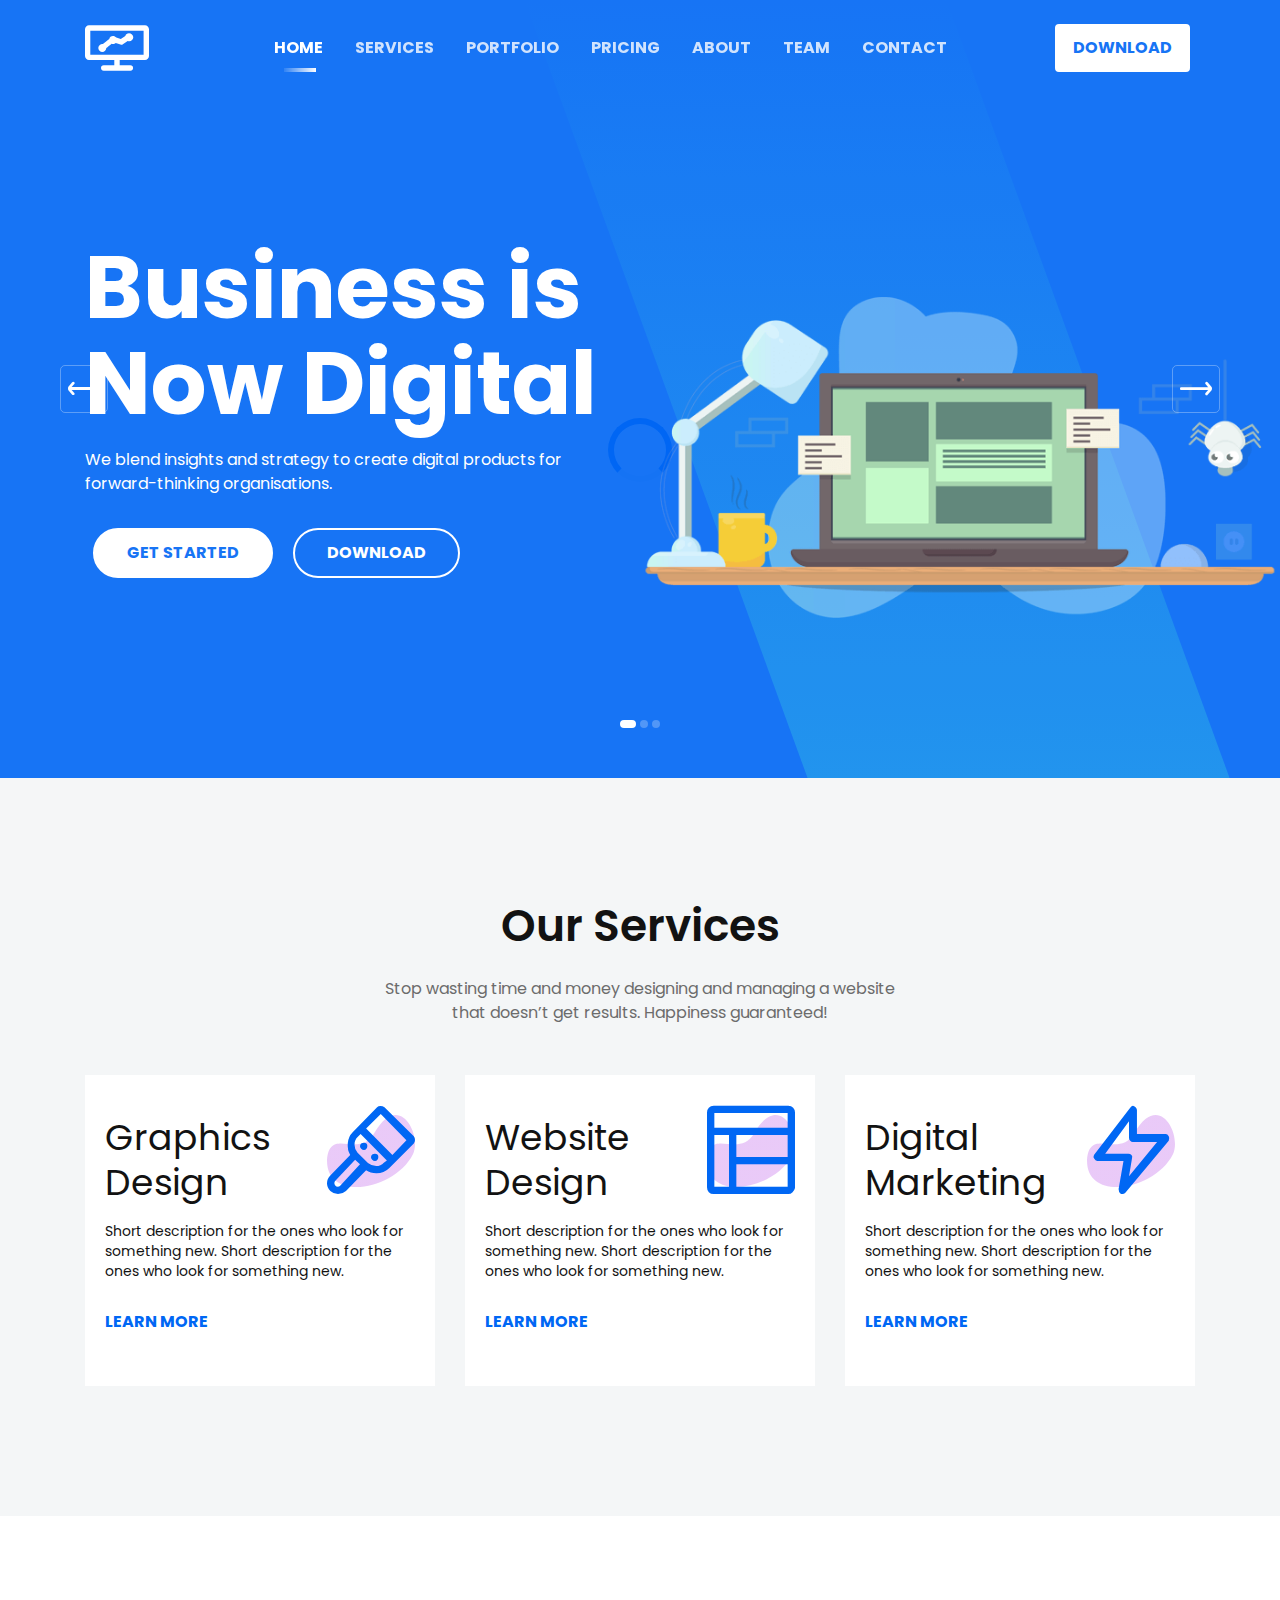
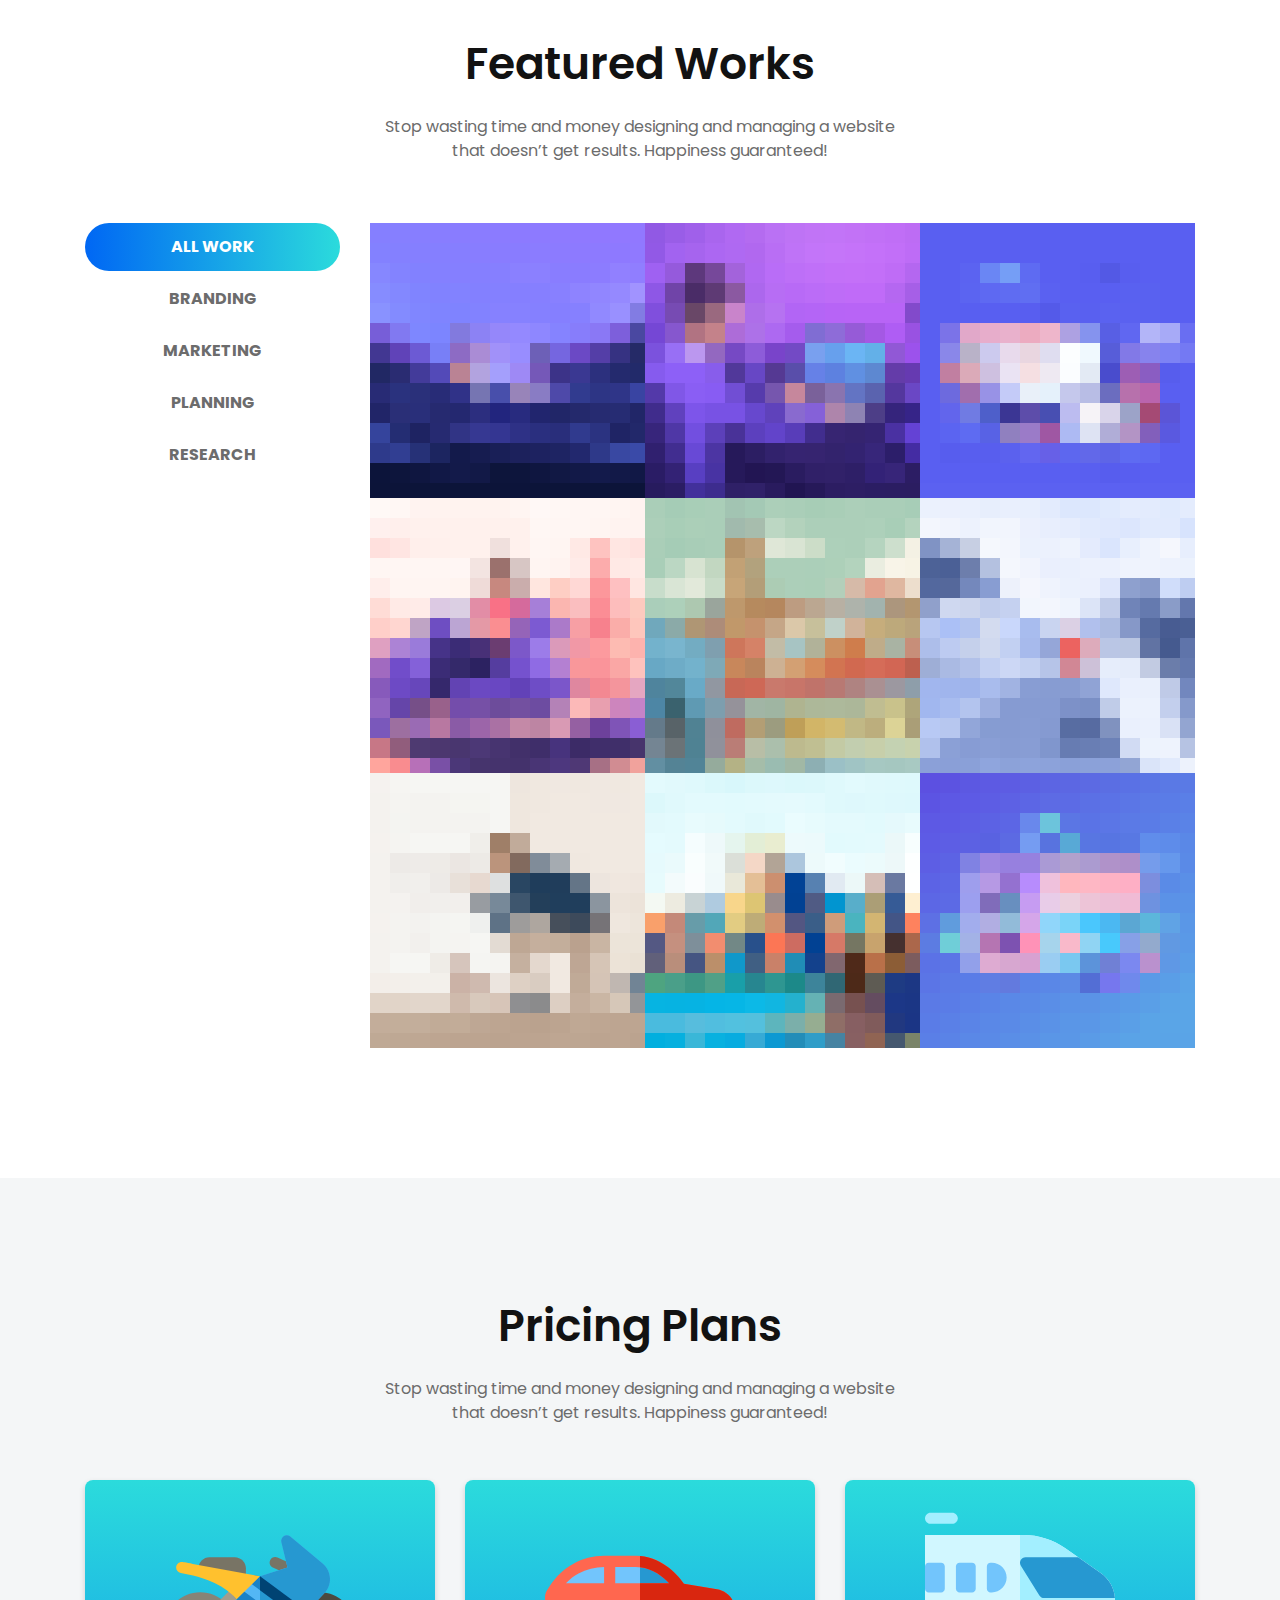
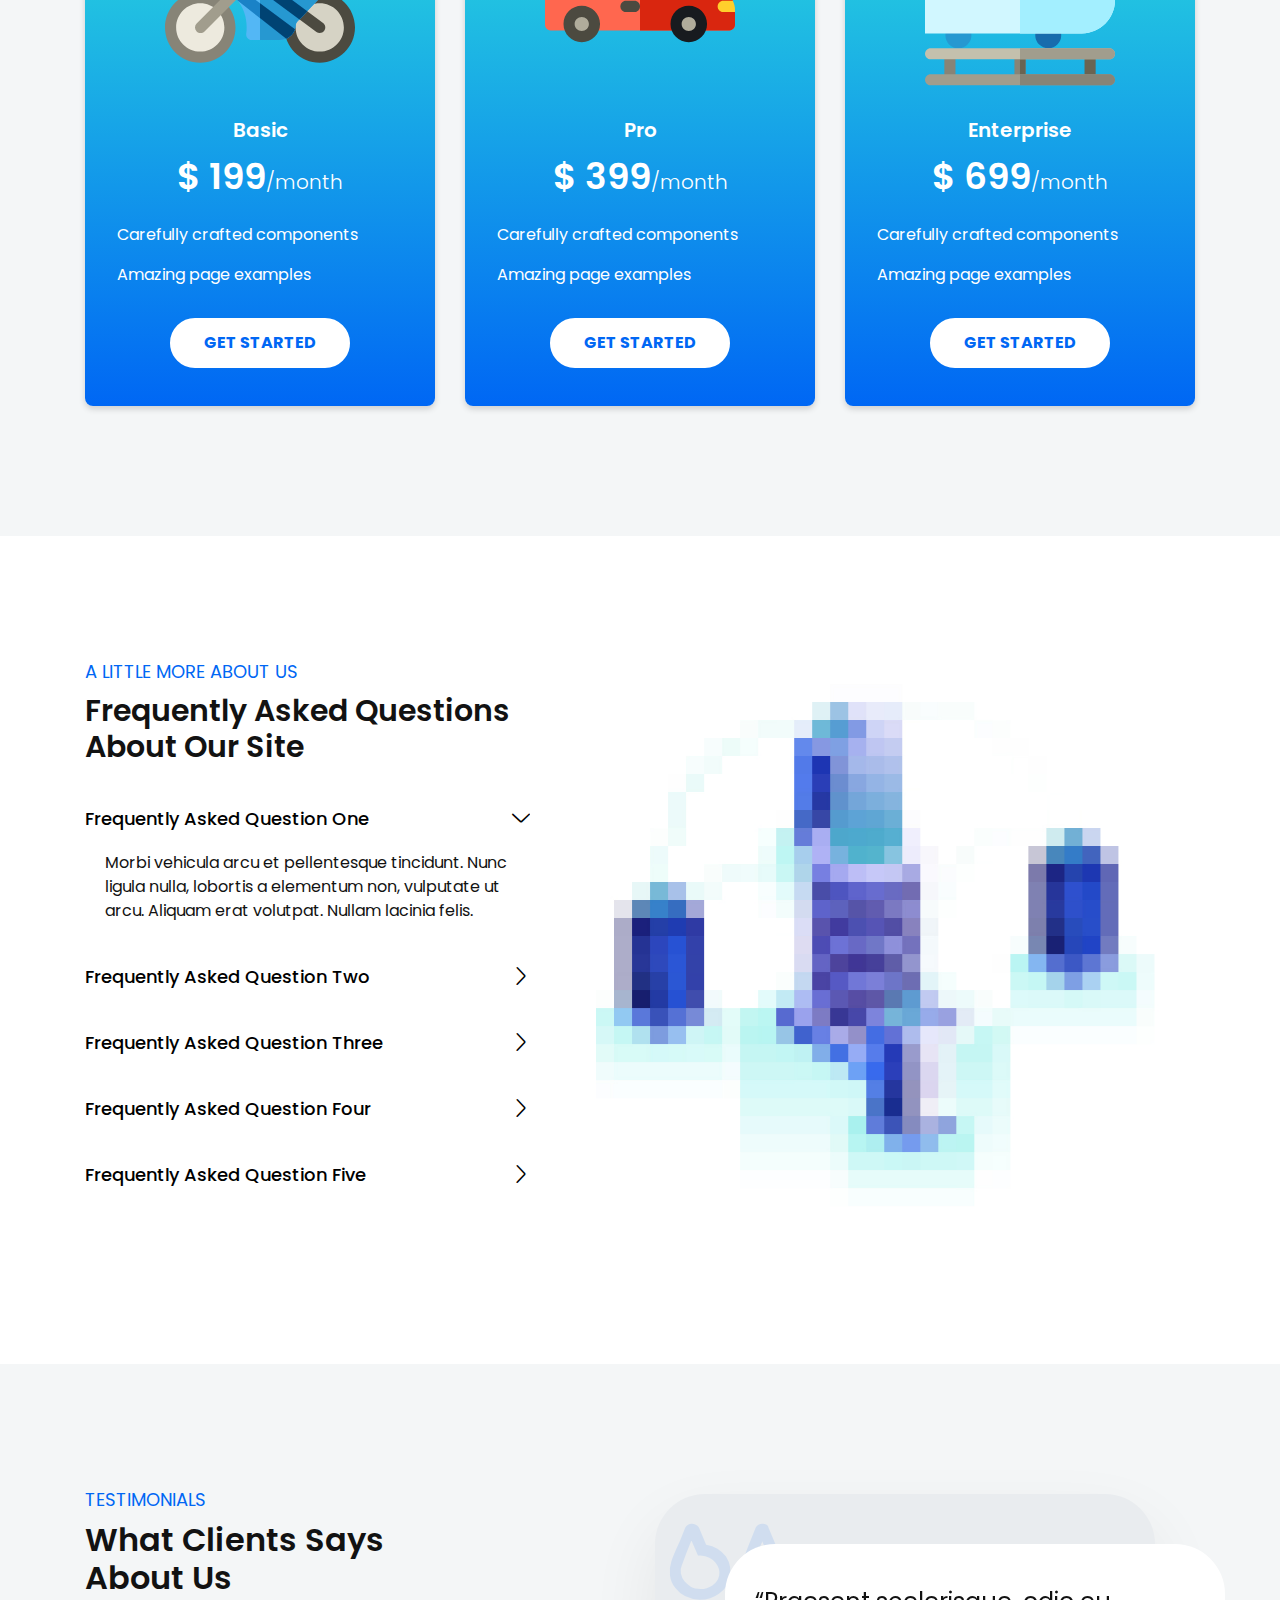
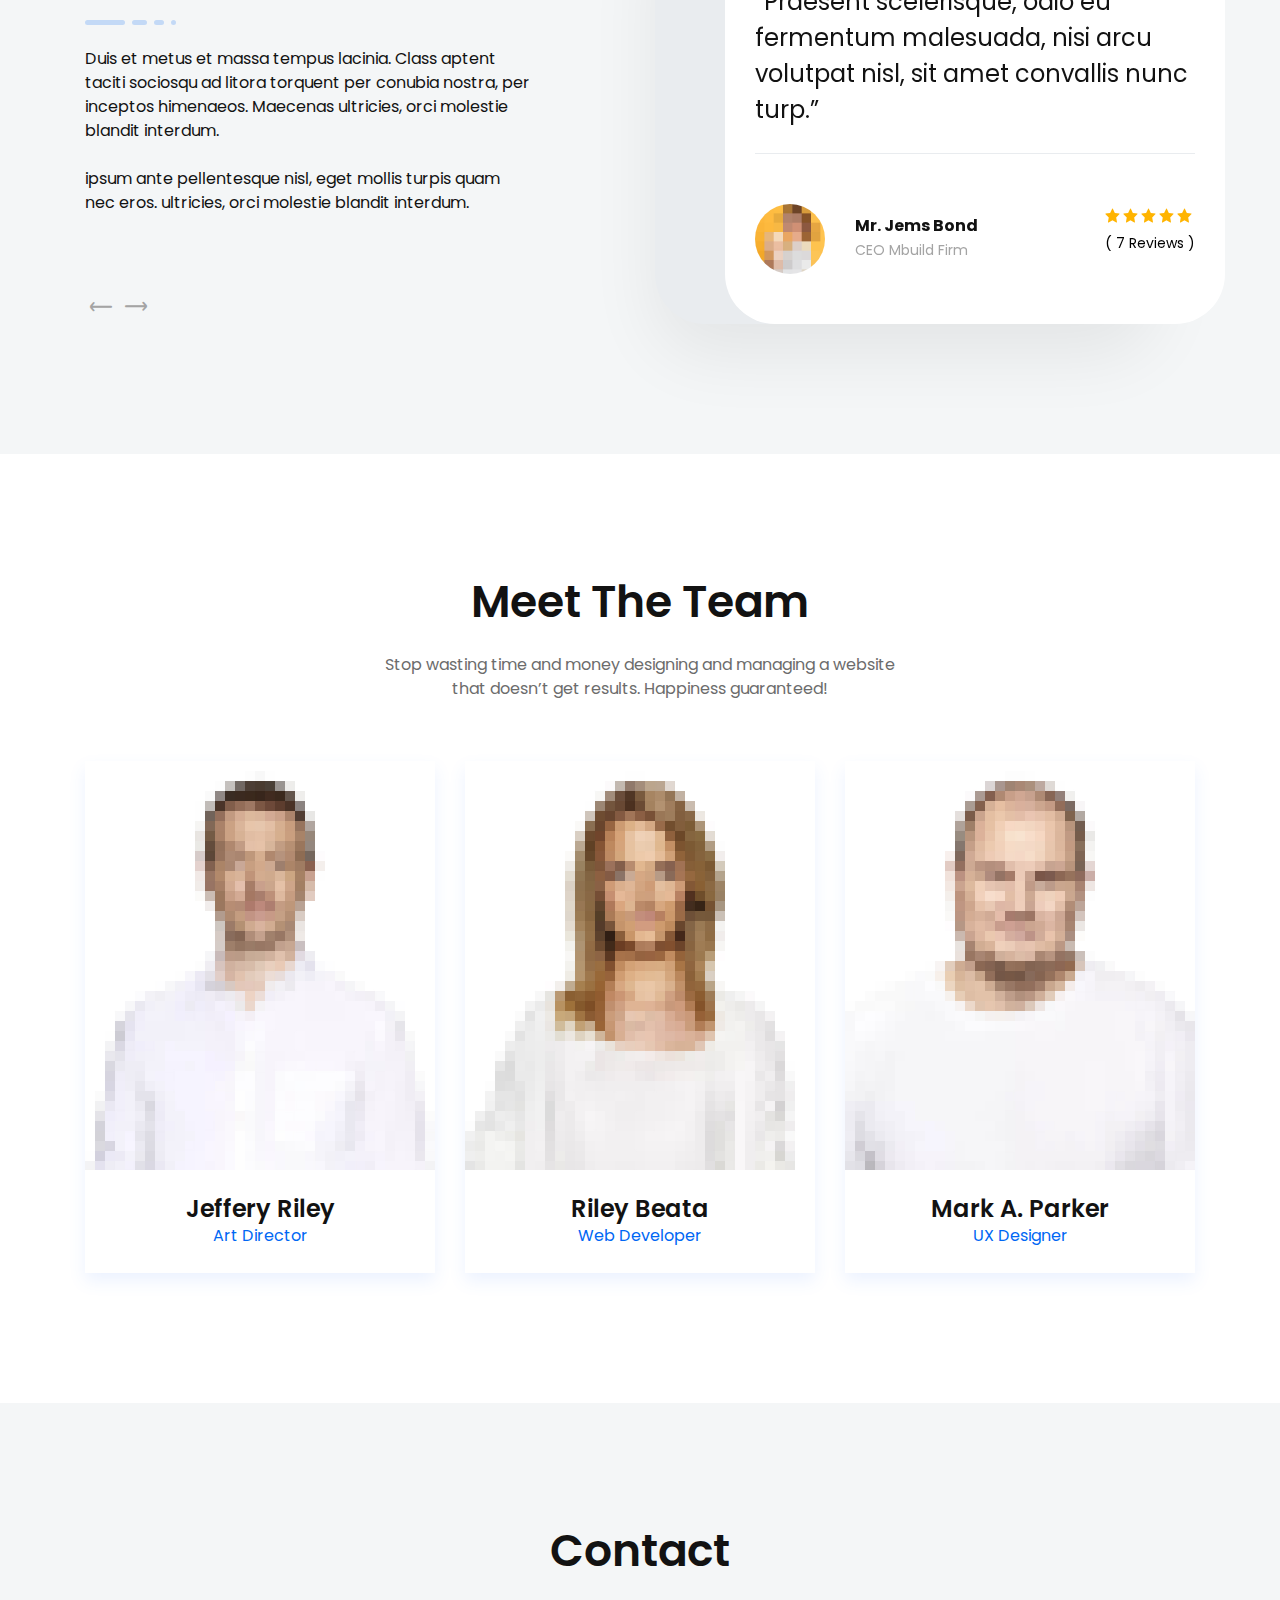
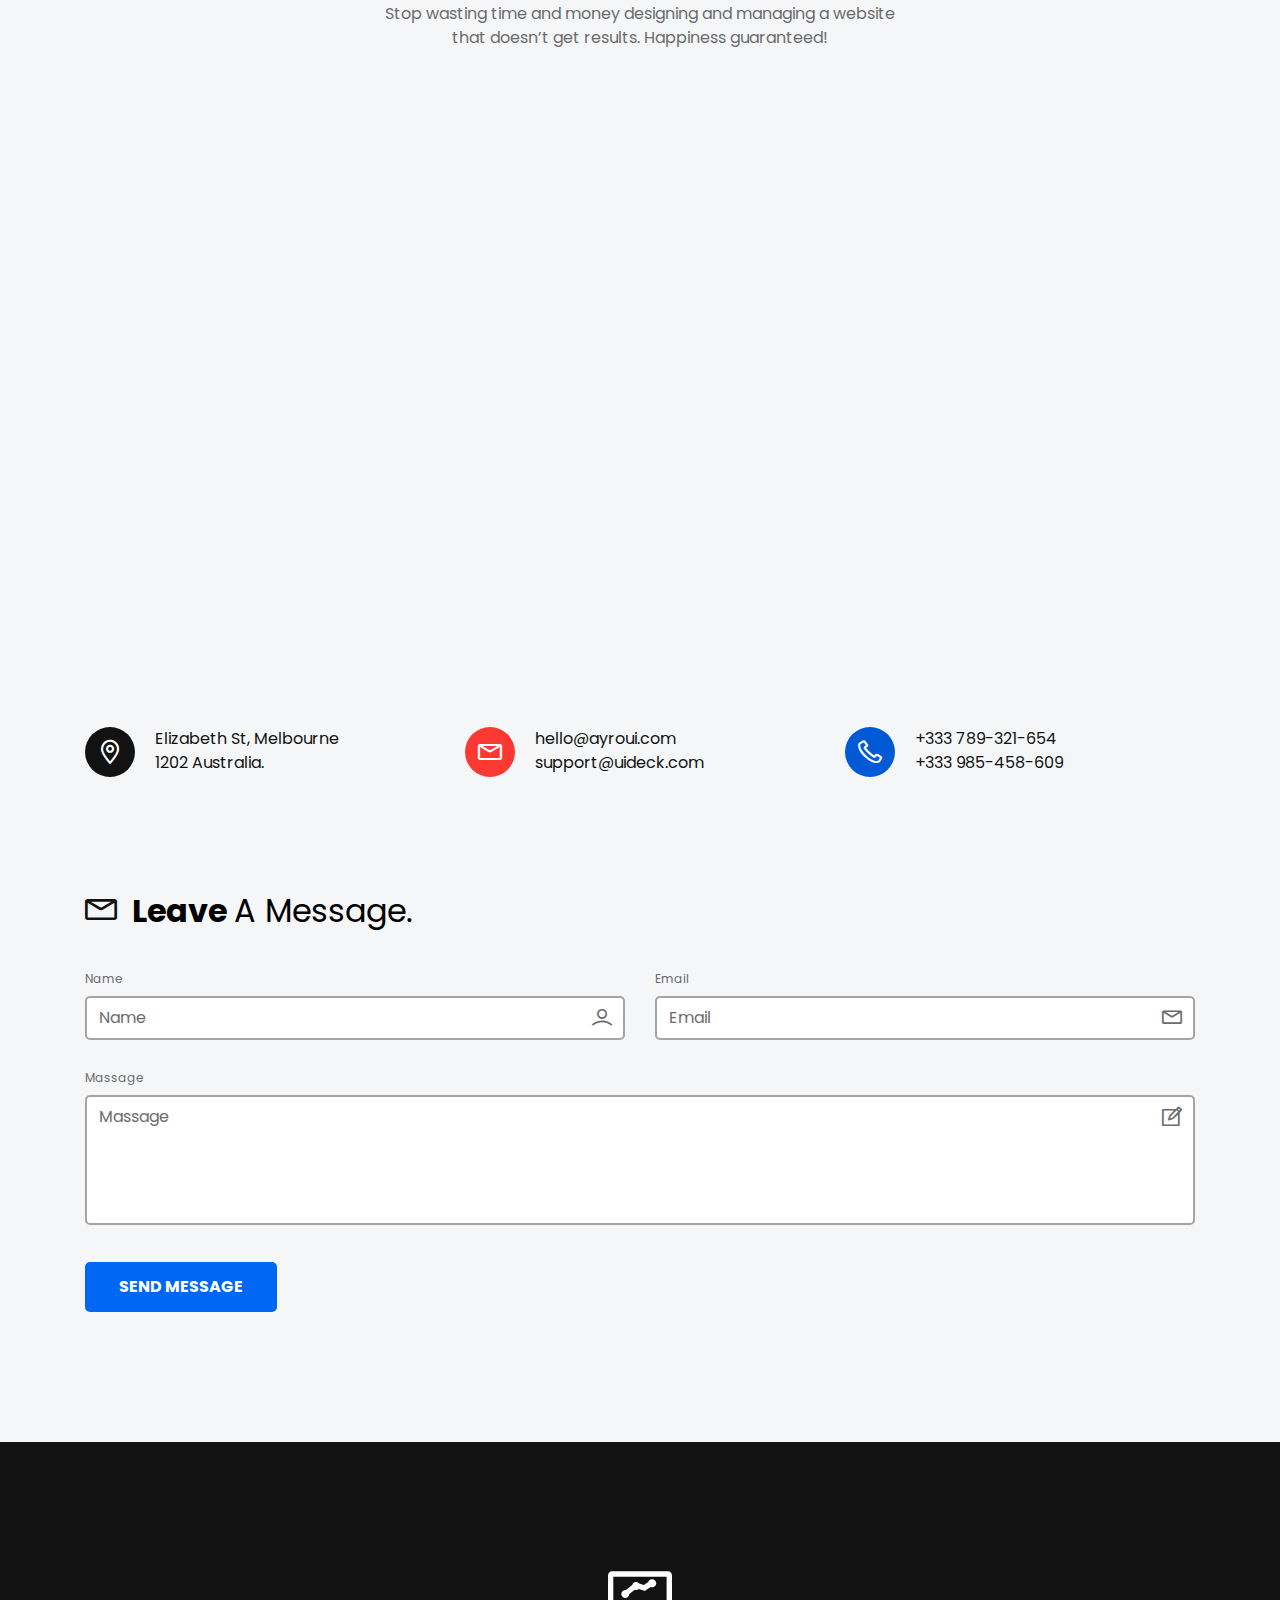
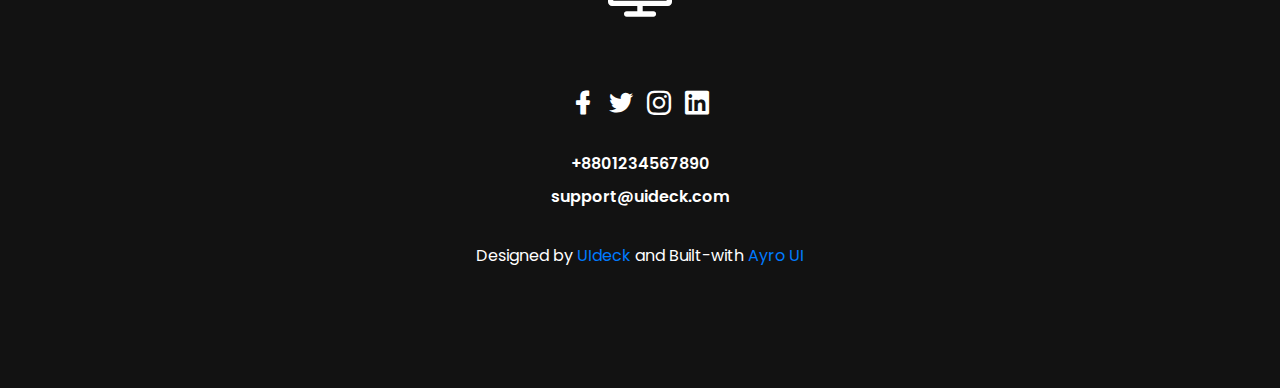
==== commit 3482a51f: "new code update" ====
--- a/index.html
+++ b/index.html
@@ -1,558 +1,999 @@
 <!doctype html>
 <html class="no-js" lang="en">
-    <head>
-        <meta charset="utf-8">
-        <meta http-equiv="X-UA-Compatible" content="IE=edge">
-        <meta name="viewport" content="width=device-width,initial-scale=1.0,maximum-scale=1" />
-        <!-- title -->
-        <title>LeadGen - Product Showcase - Multipurpose Marketing Landing Page Pack with Page Builder</title>
-        <meta name="description" content="LeadGen is a conversion ratio and speed optimized multi-purpose marketing landing page template with drag & drop page builder and tons of readymade elements and demos with greater level of customization possibilities." />
-        <meta name="keywords" content="Marketing, landing page, creative, html5, css3, page builder, drag & drop, multi-purpose, one page, aweber, mailchimp, active campaign, campaign monitor, get response, mailer lite, custom form, product, hotel and resort, resume, personal, restaurant, corporate business, interior design, software, spa salon, travel agency, app landing page, design agency, start-up, e-learning, sports and gym, seo, wedding invitation, hosting, online shopping, yoga and fitness, music show, finance and account, e-book, event, medical, real estate, portfolio, digital marketing, inner content page, sign-up, 404 not found, coming soon" />
-        <meta name="author" content="lgauthor">
-        <!-- favicon -->
-        <link rel="shortcut icon" href="images/icon/favicon.png">
-        <!-- animation -->
-        <link rel="stylesheet" href="css/animate.css" />
-        <!-- bootstrap -->
-        <link rel="stylesheet" href="css/bootstrap.min.css" />
-        <!-- font-awesome icon -->
-        <link rel="stylesheet" href="css/font-awesome.min.css" />
-        <!-- themify-icons -->
-        <link rel="stylesheet" href="css/themify-icons.css" />
-        <!-- owl carousel -->
-        <link rel="stylesheet" href="css/owl.transitions.css" />
-        <link rel="stylesheet" href="css/owl.carousel.css" /> 
-        <!-- magnific popup -->
-        <link rel="stylesheet" href="css/magnific-popup.css" /> 
-        <!-- base -->
-        <link rel="stylesheet" href="css/base.css" /> 
-        <!-- elements -->
-        <link rel="stylesheet" href="css/elements.css" />
-        <!-- responsive -->
-        <link rel="stylesheet" href="css/responsive.css" />
-        <!--[if IE 9]>
-        <link rel="stylesheet" type="text/css" href="css/ie.css" />
-        <![endif]-->
-        <!--[if IE]>
-            <script src="js/html5shiv.min.js"></script>
-        <![endif]-->
-    </head>
-    <body>
-        <header class="header-style9" id="header-section14">
-            <!-- nav -->
-            <nav class="navbar tz-header-bg black-header alt-font no-margin shrink-transparent-header-dark dark-header">                    
-                <div class="container-fluid navigation-menu full-header xs-padding-15-lr">
-                    <div class="row">
-                        <!-- logo -->
-                        <div class="col-md-3 col-sm-4 col-xs-6">
-                            <a href="index.html#home" class="inner-link"><img alt="" src="images/logo-white.png" data-img-size="(W)163px X (H)39px"></a>
-                        </div>
-                        <!-- end logo -->
-                        <div class="col-md-9 col-sm-8 col-xs-6 position-inherit xs-no-padding-left">
-                            <button data-target="#bs-example-navbar-collapse-1" data-toggle="collapse" class="navbar-toggle collapsed" type="button">
-                                <span class="sr-only">Toggle navigation</span>
-                                <span class="icon-bar"></span>
-                                <span class="icon-bar"></span>
-                                <span class="icon-bar"></span>
-                            </button>
-                            <div id="bs-example-navbar-collapse-1" class="collapse navbar-collapse pull-right">
-                                <ul class="nav navbar-nav">
-                                    <li class="propClone"><a class="inner-link text-white" href="index.html#content-section13">ABOUT US</a></li>
-                                    <li class="propClone"><a class="inner-link text-white" href="index.html#content-section17">FEATURES</a></li>
-                                    <li class="propClone"><a class="inner-link text-white" href="index.html#content-section9">COLORS</a></li>
-                                    <li class="propClone"><a class="inner-link text-white" href="index.html#content-section2">DESIGN</a></li>
-                                    <li class="propClone"><a class="inner-link text-white" href="index.html#testimonials-section4">REVIEWS</a></li>
-                                    <li class="propClone sm-no-border"><a class="inner-link text-white" href="index.html#feature-section32">PRODUCT</a></li>
-                                    <li class="nav-button propClone float-left btn-medium sm-no-margin-tb"><a href="index.html#feature-section32" class="inner-link btn-small propClone bg-white text-black text-black  border-radius-0 font-weight-300 sm-padding-nav-btn sm-display-inline-block font-weight-500"><i class="fa fa-shopping-bag tz-icon-color" aria-hidden="true"></i>BUY NOW</a></li>
+
+<head>
+    <meta charset="utf-8">
+    
+    <!--====== Title ======-->
+    <title>Smash - Bootstrap Business Template</title>
+    
+    <meta name="description" content="">
+    <meta name="viewport" content="width=device-width, initial-scale=1">
+
+    <!--====== Favicon Icon ======-->
+    <link rel="shortcut icon" href="assets/images/favicon.png" type="image/png">
+        
+    <!--====== Magnific Popup CSS ======-->
+    <link rel="stylesheet" href="assets/css/magnific-popup.css">
+        
+    <!--====== Slick CSS ======-->
+    <link rel="stylesheet" href="assets/css/slick.css">
+        
+    <!--====== Line Icons CSS ======-->
+    <link rel="stylesheet" href="assets/css/LineIcons.css">
+        
+    <!--====== Bootstrap CSS ======-->
+    <link rel="stylesheet" href="assets/css/bootstrap.min.css">
+    
+    <!--====== Default CSS ======-->
+    <link rel="stylesheet" href="assets/css/default.css">
+    
+    <!--====== Style CSS ======-->
+    <link rel="stylesheet" href="assets/css/style.css">
+    
+</head>
+
+<body>
+    <!--[if IE]>
+    <p class="browserupgrade">You are using an <strong>outdated</strong> browser. Please <a href="https://browsehappy.com/">upgrade your browser</a> to improve your experience and security.</p>
+  <![endif]-->
+   
+    <!--====== PRELOADER PART START ======-->
+
+    <div class="preloader">
+        <div class="loader">
+            <div class="ytp-spinner">
+                <div class="ytp-spinner-container">
+                    <div class="ytp-spinner-rotator">
+                        <div class="ytp-spinner-left">
+                            <div class="ytp-spinner-circle"></div>
+                        </div>
+                        <div class="ytp-spinner-right">
+                            <div class="ytp-spinner-circle"></div>
+                        </div>
+                    </div>
+                </div>
+            </div>
+        </div>
+    </div>
+
+    <!--====== PRELOADER PART ENDS ======-->
+    
+    <!--====== NAVBAR TWO PART START ======-->
+
+    <section class="navbar-area">
+        <div class="container">
+            <div class="row">
+                <div class="col-lg-12">
+                    <nav class="navbar navbar-expand-lg">
+                       
+                        <a class="navbar-brand" href="#">
+                            <img src="assets/images/logo.svg" alt="Logo">
+                        </a>
+                        
+                        <button class="navbar-toggler" type="button" data-toggle="collapse" data-target="#navbarTwo" aria-controls="navbarTwo" aria-expanded="false" aria-label="Toggle navigation">
+                            <span class="toggler-icon"></span>
+                            <span class="toggler-icon"></span>
+                            <span class="toggler-icon"></span>
+                        </button>
+
+                        <div class="collapse navbar-collapse sub-menu-bar" id="navbarTwo">
+                            <ul class="navbar-nav m-auto">
+                                <li class="nav-item active"><a class="page-scroll" href="#home">home</a></li>
+                                <li class="nav-item"><a class="page-scroll" href="#services">Services</a></li>
+                                <li class="nav-item"><a class="page-scroll" href="#portfolio">Portfolio</a></li>
+                                <li class="nav-item"><a class="page-scroll" href="#pricing">Pricing</a></li>
+                                <li class="nav-item"><a class="page-scroll" href="#about">About</a></li>
+                                <li class="nav-item"><a class="page-scroll" href="#team">Team</a></li>
+                                <li class="nav-item"><a class="page-scroll" href="#contact">Contact</a></li>
+                            </ul>
+                        </div>
+                        
+                        <div class="navbar-btn d-none d-sm-inline-block">
+                            <ul>
+                                <li><a class="solid" href="#">Download</a></li>
+                            </ul>
+                        </div>
+                    </nav> <!-- navbar -->
+                </div>
+            </div> <!-- row -->
+        </div> <!-- container -->
+    </section>
+
+    <!--====== NAVBAR TWO PART ENDS ======-->
+    
+    <!--====== SLIDER PART START ======-->
+
+    <section id="home" class="slider_area">
+        <div id="carouselThree" class="carousel slide" data-ride="carousel">
+            <ol class="carousel-indicators">
+                <li data-target="#carouselThree" data-slide-to="0" class="active"></li>
+                <li data-target="#carouselThree" data-slide-to="1"></li>
+                <li data-target="#carouselThree" data-slide-to="2"></li>
+            </ol>
+
+            <div class="carousel-inner">
+                <div class="carousel-item active">
+                    <div class="container">
+                        <div class="row">
+                            <div class="col-lg-6">
+                                <div class="slider-content">
+                                    <h1 class="title">Business is Now Digital</h1>
+                                    <p class="text">We blend insights and strategy to create digital products for forward-thinking organisations.</p>
+                                    <ul class="slider-btn rounded-buttons">
+                                        <li><a class="main-btn rounded-one" href="#">GET STARTED</a></li>
+                                        <li><a class="main-btn rounded-two" href="#">DOWNLOAD</a></li>
+                                    </ul>
+                                </div>
+                            </div>
+                        </div> <!-- row -->
+                    </div> <!-- container -->
+                    <div class="slider-image-box d-none d-lg-flex align-items-end">
+                        <div class="slider-image">
+                            <img src="assets/images/slider/1.png" alt="Hero">
+                        </div> <!-- slider-imgae -->
+                    </div> <!-- slider-imgae box -->
+                </div> <!-- carousel-item -->
+
+                <div class="carousel-item">
+                    <div class="container">
+                        <div class="row">
+                            <div class="col-lg-6">
+                                <div class="slider-content">
+                                    <h1 class="title">Crafted for Business</h1>
+                                    <p class="text">We blend insights and strategy to create digital products for forward-thinking organisations.</p>
+                                    <ul class="slider-btn rounded-buttons">
+                                        <li><a class="main-btn rounded-one" href="#">GET STARTED</a></li>
+                                        <li><a class="main-btn rounded-two" href="#">DOWNLOAD</a></li>
+                                    </ul>
+                                </div> <!-- slider-content -->
+                            </div>
+                        </div> <!-- row -->
+                    </div> <!-- container -->
+                    <div class="slider-image-box d-none d-lg-flex align-items-end">
+                        <div class="slider-image">
+                            <img src="assets/images/slider/2.png" alt="Hero">
+                        </div> <!-- slider-imgae -->
+                    </div> <!-- slider-imgae box -->
+                </div> <!-- carousel-item -->
+
+                <div class="carousel-item">
+                    <div class="container">
+                        <div class="row">
+                            <div class="col-lg-6">
+                                <div class="slider-content">
+                                    <h1 class="title">Based on Bootstrap 4</h1>
+                                    <p class="text">We blend insights and strategy to create digital products for forward-thinking organisations.</p>
+                                    <ul class="slider-btn rounded-buttons">
+                                        <li><a class="main-btn rounded-one" href="#">GET STARTED</a></li>
+                                        <li><a class="main-btn rounded-two" href="#">DOWNLOAD</a></li>
+                                    </ul>
+                                </div> <!-- slider-content -->
+                            </div>
+                        </div> <!-- row -->
+                    </div> <!-- container -->
+                    <div class="slider-image-box d-none d-lg-flex align-items-end">
+                        <div class="slider-image">
+                            <img src="assets/images/slider/3.png" alt="Hero">
+                        </div> <!-- slider-imgae -->
+                    </div> <!-- slider-imgae box -->
+                </div> <!-- carousel-item -->
+            </div>
+
+            <a class="carousel-control-prev" href="#carouselThree" role="button" data-slide="prev">
+                <i class="lni lni-arrow-left"></i>
+            </a>
+            <a class="carousel-control-next" href="#carouselThree" role="button" data-slide="next">
+                <i class="lni lni-arrow-right"></i>
+            </a>
+        </div>
+    </section>
+
+    <!--====== SLIDER PART ENDS ======-->
+    
+    <!--====== FEATRES TWO PART START ======-->
+
+    <section id="services" class="features-area">
+        <div class="container">
+            <div class="row justify-content-center">
+                <div class="col-lg-6 col-md-10">
+                    <div class="section-title text-center pb-10">
+                        <h3 class="title">Our Services</h3>
+                        <p class="text">Stop wasting time and money designing and managing a website that doesn’t get results. Happiness guaranteed!</p>
+                    </div> <!-- row -->
+                </div>
+            </div> <!-- row -->
+            <div class="row justify-content-center">
+                <div class="col-lg-4 col-md-7 col-sm-9">
+                    <div class="single-features mt-40">
+                        <div class="features-title-icon d-flex justify-content-between">
+                            <h4 class="features-title"><a href="#">Graphics Design</a></h4>
+                            <div class="features-icon">
+                                <i class="lni lni-brush"></i>
+                                <img class="shape" src="assets/images/f-shape-1.svg" alt="Shape">
+                            </div>
+                        </div>
+                        <div class="features-content">
+                            <p class="text">Short description for the ones who look for something new. Short description for the ones who look for something new.</p>
+                            <a class="features-btn" href="#">LEARN MORE</a>
+                        </div>
+                    </div> <!-- single features -->
+                </div>
+                <div class="col-lg-4 col-md-7 col-sm-9">
+                    <div class="single-features mt-40">
+                        <div class="features-title-icon d-flex justify-content-between">
+                            <h4 class="features-title"><a href="#">Website Design</a></h4>
+                            <div class="features-icon">
+                                <i class="lni lni-layout"></i>
+                                <img class="shape" src="assets/images/f-shape-1.svg" alt="Shape">
+                            </div>
+                        </div>
+                        <div class="features-content">
+                            <p class="text">Short description for the ones who look for something new. Short description for the ones who look for something new.</p>
+                            <a class="features-btn" href="#">LEARN MORE</a>
+                        </div>
+                    </div> <!-- single features -->
+                </div>
+                <div class="col-lg-4 col-md-7 col-sm-9">
+                    <div class="single-features mt-40">
+                        <div class="features-title-icon d-flex justify-content-between">
+                            <h4 class="features-title"><a href="#">Digital Marketing</a></h4>
+                            <div class="features-icon">
+                                <i class="lni lni-bolt"></i>
+                                <img class="shape" src="assets/images/f-shape-1.svg" alt="Shape">
+                            </div>
+                        </div>
+                        <div class="features-content">
+                            <p class="text">Short description for the ones who look for something new. Short description for the ones who look for something new.</p>
+                            <a class="features-btn" href="#">LEARN MORE</a>
+                        </div>
+                    </div> <!-- single features -->
+                </div>
+            </div> <!-- row -->
+        </div> <!-- container -->
+    </section>
+
+    <!--====== FEATRES TWO PART ENDS ======-->
+    
+    <!--====== PORTFOLIO PART START ======-->
+
+    <section id="portfolio" class="portfolio-area portfolio-four pb-100">
+        <div class="container">
+            <div class="row justify-content-center">
+                <div class="col-lg-6 col-md-10">
+                    <div class="section-title text-center pb-10">
+                        <h3 class="title">Featured Works</h3>
+                        <p class="text">Stop wasting time and money designing and managing a website that doesn’t get results. Happiness guaranteed!</p>
+                    </div> <!-- section title -->
+                </div>
+            </div> <!-- row -->
+            <div class="row">
+                <div class="col-lg-3 col-md-3">
+                    <div class="portfolio-menu text-center mt-50">
+                        <ul>
+                            <li data-filter="*" class="active">ALL WORK</li>
+                            <li data-filter=".branding-4">BRANDING</li>
+                            <li data-filter=".marketing-4">MARKETING</li>
+                            <li data-filter=".planning-4">PLANNING</li>
+                            <li data-filter=".research-4">RESEARCH</li>
+                        </ul>
+                    </div> <!-- portfolio menu -->
+                </div>
+                <div class="col-lg-9 col-md-9">
+                    <div class="row no-gutters grid mt-50">
+                        <div class="col-lg-4 col-sm-6 branding-4 planning-4">
+                            <div class="single-portfolio">
+                                <div class="portfolio-image">
+                                    <img src="assets/images/portfolio/1.png" alt="">
+                                    <div class="portfolio-overlay d-flex align-items-center justify-content-center">
+                                        <div class="portfolio-content">
+                                            <div class="portfolio-icon">
+                                                <a class="image-popup" href="assets/images/portfolio/1.png"><i class="lni lni-zoom-in"></i></a>
+                                                <img src="assets/images/portfolio/shape.svg" alt="shape" class="shape">
+                                            </div>
+                                            <div class="portfolio-icon">
+                                                <a href="#"><i class="lni lni-link"></i></a>
+                                                <img src="assets/images/portfolio/shape.svg" alt="shape" class="shape">
+                                            </div>
+                                        </div>
+                                    </div>
+                                </div>
+                            </div> <!-- single portfolio -->
+                        </div>
+                        <div class="col-lg-4 col-sm-6 marketing-4 research-4">
+                            <div class="single-portfolio">
+                                <div class="portfolio-image">
+                                    <img src="assets/images/portfolio/2.png" alt="">
+                                    <div class="portfolio-overlay d-flex align-items-center justify-content-center">
+                                        <div class="portfolio-content">
+                                            <div class="portfolio-icon">
+                                                <a class="image-popup" href="assets/images/portfolio/2.png"><i class="lni lni-zoom-in"></i></a>
+                                                <img src="assets/images/portfolio/shape.svg" alt="shape" class="shape">
+                                            </div>
+                                            <div class="portfolio-icon">
+                                                <a href="#"><i class="lni lni-link"></i></a>
+                                                <img src="assets/images/portfolio/shape.svg" alt="shape" class="shape">
+                                            </div>
+                                        </div>
+                                    </div>
+                                </div>
+                            </div> <!-- single portfolio -->
+                        </div>
+                        <div class="col-lg-4 col-sm-6 branding-4 marketing-4">
+                            <div class="single-portfolio">
+                                <div class="portfolio-image">
+                                    <img src="assets/images/portfolio/3.png" alt="">
+                                    <div class="portfolio-overlay d-flex align-items-center justify-content-center">
+                                        <div class="portfolio-content">
+                                            <div class="portfolio-icon">
+                                                <a class="image-popup" href="assets/images/portfolio/3.png"><i class="lni lni-zoom-in"></i></a>
+                                                <img src="assets/images/portfolio/shape.svg" alt="shape" class="shape">
+                                            </div>
+                                            <div class="portfolio-icon">
+                                                <a href="#"><i class="lni lni-link"></i></a>
+                                                <img src="assets/images/portfolio/shape.svg" alt="shape" class="shape">
+                                            </div>
+                                        </div>
+                                    </div>
+                                </div>
+                            </div> <!-- single portfolio -->
+                        </div>
+                        <div class="col-lg-4 col-sm-6 planning-4 research-4">
+                            <div class="single-portfolio">
+                                <div class="portfolio-image">
+                                    <img src="assets/images/portfolio/4.png" alt="">
+                                    <div class="portfolio-overlay d-flex align-items-center justify-content-center">
+                                        <div class="portfolio-content">
+                                            <div class="portfolio-icon">
+                                                <a class="image-popup" href="assets/images/portfolio/4.png"><i class="lni lni-zoom-in"></i></a>
+                                                <img src="assets/images/portfolio/shape.svg" alt="shape" class="shape">
+                                            </div>
+                                            <div class="portfolio-icon">
+                                                <a href="#"><i class="lni lni-link"></i></a>
+                                                <img src="assets/images/portfolio/shape.svg" alt="shape" class="shape">
+                                            </div>
+                                        </div>
+                                    </div>
+                                </div>
+                            </div> <!-- single portfolio -->
+                        </div>
+                        <div class="col-lg-4 col-sm-6 marketing-4">
+                            <div class="single-portfolio">
+                                <div class="portfolio-image">
+                                    <img src="assets/images/portfolio/5.png" alt="">
+                                    <div class="portfolio-overlay d-flex align-items-center justify-content-center">
+                                        <div class="portfolio-content">
+                                            <div class="portfolio-icon">
+                                                <a class="image-popup" href="assets/images/portfolio/5.png"><i class="lni lni-zoom-in"></i></a>
+                                                <img src="assets/images/portfolio/shape.svg" alt="shape" class="shape">
+                                            </div>
+                                            <div class="portfolio-icon">
+                                                <a href="#"><i class="lni lni-link"></i></a>
+                                                <img src="assets/images/portfolio/shape.svg" alt="shape" class="shape">
+                                            </div>
+                                        </div>
+                                    </div>
+                                </div>
+                            </div> <!-- single portfolio -->
+                        </div>
+                        <div class="col-lg-4 col-sm-6 planning-4">
+                            <div class="single-portfolio">
+                                <div class="portfolio-image">
+                                    <img src="assets/images/portfolio/6.png" alt="">
+                                    <div class="portfolio-overlay d-flex align-items-center justify-content-center">
+                                        <div class="portfolio-content">
+                                            <div class="portfolio-icon">
+                                                <a class="image-popup" href="assets/images/portfolio/6.png"><i class="lni lni-zoom-in"></i></a>
+                                                <img src="assets/images/portfolio/shape.svg" alt="shape" class="shape">
+                                            </div>
+                                            <div class="portfolio-icon">
+                                                <a href="#"><i class="lni lni-link"></i></a>
+                                                <img src="assets/images/portfolio/shape.svg" alt="shape" class="shape">
+                                            </div>
+                                        </div>
+                                    </div>
+                                </div>
+                            </div> <!-- single portfolio -->
+                        </div>
+                        <div class="col-lg-4 col-sm-6 research-4">
+                            <div class="single-portfolio">
+                                <div class="portfolio-image">
+                                    <img src="assets/images/portfolio/7.png" alt="">
+                                    <div class="portfolio-overlay d-flex align-items-center justify-content-center">
+                                        <div class="portfolio-content">
+                                            <div class="portfolio-icon">
+                                                <a class="image-popup" href="assets/images/portfolio/7.png"><i class="lni lni-zoom-in"></i></a>
+                                                <img src="assets/images/portfolio/shape.svg" alt="shape" class="shape">
+                                            </div>
+                                            <div class="portfolio-icon">
+                                                <a href="#"><i class="lni lni-link"></i></a>
+                                                <img src="assets/images/portfolio/shape.svg" alt="shape" class="shape">
+                                            </div>
+                                        </div>
+                                    </div>
+                                </div>
+                            </div> <!-- single portfolio -->
+                        </div>
+                        <div class="col-lg-4 col-sm-6 branding-4 planning-4">
+                            <div class="single-portfolio">
+                                <div class="portfolio-image">
+                                    <img src="assets/images/portfolio/8.png" alt="">
+                                    <div class="portfolio-overlay d-flex align-items-center justify-content-center">
+                                        <div class="portfolio-content">
+                                            <div class="portfolio-icon">
+                                                <a class="image-popup" href="assets/images/portfolio/8.png"><i class="lni lni-zoom-in"></i></a>
+                                                <img src="assets/images/portfolio/shape.svg" alt="shape" class="shape">
+                                            </div>
+                                            <div class="portfolio-icon">
+                                                <a href="#"><i class="lni lni-link"></i></a>
+                                                <img src="assets/images/portfolio/shape.svg" alt="shape" class="shape">
+                                            </div>
+                                        </div>
+                                    </div>
+                                </div>
+                            </div> <!-- single portfolio -->
+                        </div>
+                        <div class="col-lg-4 col-sm-6 marketing-4">
+                            <div class="single-portfolio">
+                                <div class="portfolio-image">
+                                    <img src="assets/images/portfolio/9.png" alt="">
+                                    <div class="portfolio-overlay d-flex align-items-center justify-content-center">
+                                        <div class="portfolio-content">
+                                            <div class="portfolio-icon">
+                                                <a class="image-popup" href="assets/images/portfolio/9.png"><i class="lni lni-zoom-in"></i></a>
+                                                <img src="assets/images/portfolio/shape.svg" alt="shape" class="shape">
+                                            </div>
+                                            <div class="portfolio-icon">
+                                                <a href="#"><i class="lni lni-link"></i></a>
+                                                <img src="assets/images/portfolio/shape.svg" alt="shape" class="shape">
+                                            </div>
+                                        </div>
+                                    </div>
+                                </div>
+                            </div> <!-- single portfolio -->
+                        </div>
+                    </div> <!-- row -->
+                </div>
+            </div> <!-- row -->
+        </div> <!-- container -->
+    </section>
+
+    <!--====== PORTFOLIO PART ENDS ======-->
+    
+    <!--====== PRINICNG START ======-->
+
+    <section id="pricing" class="pricing-area ">
+        <div class="container">
+            <div class="row justify-content-center">
+                <div class="col-lg-6 col-md-10">
+                    <div class="section-title text-center pb-25">
+                        <h3 class="title">Pricing Plans</h3>
+                        <p class="text">Stop wasting time and money designing and managing a website that doesn’t get results. Happiness guaranteed!</p>
+                    </div> <!-- section title -->
+                </div>
+            </div> <!-- row -->
+            <div class="row justify-content-center">
+                <div class="col-lg-4 col-md-7 col-sm-9">
+                    <div class="pricing-style mt-30">
+                        <div class="pricing-icon text-center">
+                            <img src="assets/images/basic.svg" alt="">
+                        </div>
+                        <div class="pricing-header text-center">
+                            <h5 class="sub-title">Basic</h5>
+                            <p class="month"><span class="price">$ 199</span>/month</p>
+                        </div>
+                        <div class="pricing-list">
+                            <ul>
+                                <li><i class="lni lni-check-mark-circle"></i> Carefully crafted components</li>
+                                <li><i class="lni lni-check-mark-circle"></i> Amazing page examples</li>
+                            </ul>
+                        </div>
+                        <div class="pricing-btn rounded-buttons text-center">
+                            <a class="main-btn rounded-one" href="#">GET STARTED</a>
+                        </div>    
+                    </div> <!-- pricing style one -->
+                </div>
+                
+                <div class="col-lg-4 col-md-7 col-sm-9">
+                    <div class="pricing-style mt-30">
+                        <div class="pricing-icon text-center">
+                            <img src="assets/images/pro.svg" alt="">
+                        </div>
+                        <div class="pricing-header text-center">
+                            <h5 class="sub-title">Pro</h5>
+                            <p class="month"><span class="price">$ 399</span>/month</p>
+                        </div>
+                        <div class="pricing-list">
+                            <ul>
+                                <li><i class="lni lni-check-mark-circle"></i> Carefully crafted components</li>
+                                <li><i class="lni lni-check-mark-circle"></i> Amazing page examples</li>
+                            </ul>
+                        </div>
+                        <div class="pricing-btn rounded-buttons text-center">
+                            <a class="main-btn rounded-one" href="#">GET STARTED</a>
+                        </div>
+                    </div> <!-- pricing style one -->
+                </div>
+                
+                <div class="col-lg-4 col-md-7 col-sm-9">
+                    <div class="pricing-style mt-30">
+                        <div class="pricing-icon text-center">
+                            <img src="assets/images/enterprise.svg" alt="">
+                        </div>
+                        <div class="pricing-header text-center">
+                            <h5 class="sub-title">Enterprise</h5>
+                            <p class="month"><span class="price">$ 699</span>/month</p>
+                        </div>
+                        <div class="pricing-list">
+                            <ul>
+                                <li><i class="lni lni-check-mark-circle"></i> Carefully crafted components</li>
+                                <li><i class="lni lni-check-mark-circle"></i> Amazing page examples</li>
+                            </ul>
+                        </div>
+                        <div class="pricing-btn rounded-buttons text-center">
+                            <a class="main-btn rounded-one" href="#">GET STARTED</a>
+                        </div>
+                    </div> <!-- pricing style one -->
+                </div>
+            </div> <!-- row -->
+        </div> <!-- container -->
+    </section>
+
+    <!--====== PRINICNG ENDS ======-->
+    
+    <!--====== ABOUT PART START ======-->
+
+    <section id="about" class="about-area">
+        <div class="container">
+            <div class="row">
+                <div class="col-lg-5">
+                    <div class="faq-content mt-45">
+                        <div class="about-title">
+                            <h6 class="sub-title">A Little More About Us</h6>
+                            <h4 class="title">Frequently Asked Questions <br> About Our Site</h4>
+                        </div> <!-- faq title -->
+                        <div class="about-accordion">
+                            <div class="accordion" id="accordionExample">
+                                <div class="card">
+                                    <div class="card-header" id="headingOne">
+                                        <a href="#" data-toggle="collapse" data-target="#collapseOne" aria-expanded="true" aria-controls="collapseOne">Frequently Asked Question One</a>
+                                    </div>
+
+                                    <div id="collapseOne" class="collapse show" aria-labelledby="headingOne" data-parent="#accordionExample">
+                                        <div class="card-body">
+                                            <p class="text">Morbi vehicula arcu et pellentesque tincidunt. Nunc ligula nulla, lobortis a elementum non, vulputate ut arcu. Aliquam erat volutpat. Nullam lacinia felis.</p>
+                                        </div>
+                                    </div> 
+                                </div> <!-- card -->
+                                <div class="card">
+                                    <div class="card-header" id="headingTwo">
+                                        <a href="#" class="collapsed" data-toggle="collapse" data-target="#collapseTwo" aria-expanded="false" aria-controls="collapseTwo">Frequently Asked Question Two</a>
+                                    </div>
+                                    <div id="collapseTwo" class="collapse" aria-labelledby="headingTwo" data-parent="#accordionExample">
+                                        <div class="card-body">
+                                            <p class="text">Morbi vehicula arcu et pellentesque tincidunt. Nunc ligula nulla, lobortis a elementum non, vulputate ut arcu. Aliquam erat volutpat. Nullam lacinia felis.</p>
+                                        </div>
+                                    </div>
+                                </div> <!-- card -->
+                                <div class="card">
+                                    <div class="card-header" id="headingThree">
+                                        <a href="#" class="collapsed" data-toggle="collapse" data-target="#collapseThree" aria-expanded="false" aria-controls="collapseThree">Frequently Asked Question Three</a>
+                                    </div>
+                                    <div id="collapseThree" class="collapse" aria-labelledby="headingThree" data-parent="#accordionExample">
+                                        <div class="card-body">
+                                            <p class="text">Morbi vehicula arcu et pellentesque tincidunt. Nunc ligula nulla, lobortis a elementum non, vulputate ut arcu. Aliquam erat volutpat. Nullam lacinia felis.</p>
+                                        </div>
+                                    </div>
+                                </div> <!-- card -->
+                                <div class="card">
+                                    <div class="card-header" id="headingFore">
+                                        <a href="#" class="collapsed" data-toggle="collapse" data-target="#collapseFore" aria-expanded="false" aria-controls="collapseFore">Frequently Asked Question Four</a>
+                                    </div>
+                                    <div id="collapseFore" class="collapse" aria-labelledby="headingFore" data-parent="#accordionExample">
+                                        <div class="card-body">
+                                            <p class="text">Morbi vehicula arcu et pellentesque tincidunt. Nunc ligula nulla, lobortis a elementum non, vulputate ut arcu. Aliquam erat volutpat. Nullam lacinia felis.</p>
+                                        </div>
+                                    </div>
+                                </div> <!-- card -->
+                                <div class="card">
+                                    <div class="card-header" id="headingFive">
+                                        <a href="#" class="collapsed" data-toggle="collapse" data-target="#collapseFive" aria-expanded="false" aria-controls="collapseFive">Frequently Asked Question Five</a>
+                                    </div>
+                                    <div id="collapseFive" class="collapse" aria-labelledby="headingFive" data-parent="#accordionExample">
+                                        <div class="card-body">
+                                            <p class="text">Morbi vehicula arcu et pellentesque tincidunt. Nunc ligula nulla, lobortis a elementum non, vulputate ut arcu. Aliquam erat volutpat. Nullam lacinia felis.</p>
+                                        </div>
+                                    </div>
+                                </div> <!-- card -->
+                            </div>
+                        </div> <!-- faq accordion -->
+                    </div> <!-- faq content -->
+                </div>
+                <div class="col-lg-7">
+                    <div class="about-image mt-50">
+                        <img src="assets/images/about.jpg" alt="about">
+                    </div> <!-- faq image -->
+                </div>
+            </div> <!-- row -->
+        </div> <!-- container -->
+    </section>
+
+    <!--====== ABOUT PART ENDS ======-->
+    
+    <!--====== TESTIMONIAL PART START ======-->
+
+    <section id="testimonial" class="testimonial-area">
+        <div class="container">
+            <div class="row justify-content-between">
+                <div class="col-xl-5 col-lg-6">
+                    <div class="testimonial-left-content mt-45">
+                        <h6 class="sub-title">Testimonials</h6>
+                        <h4 class="title">What Clients Says <br> About Us</h4>
+                        <ul class="testimonial-line">
+                            <li></li>
+                            <li></li>
+                            <li></li>
+                            <li></li>
+                        </ul>
+                        <p class="text">Duis et metus et massa tempus lacinia. Class aptent taciti sociosqu ad litora torquent per conubia nostra, per inceptos himenaeos. Maecenas ultricies, orci molestie blandit interdum. <br> <br> ipsum ante pellentesque nisl, eget mollis turpis quam nec eros. ultricies, orci molestie blandit interdum.</p>
+                    </div> <!-- testimonial left content -->
+                </div>
+                <div class="col-lg-6">
+                    <div class="testimonial-right-content mt-50">
+                        <div class="quota">
+                            <i class="lni lni-quotation"></i>
+                        </div>
+                        <div class="testimonial-content-wrapper testimonial-active">
+                            <div class="single-testimonial">
+                                <div class="testimonial-text">
+                                    <p class="text">“Praesent scelerisque, odio eu fermentum malesuada, nisi arcu volutpat nisl, sit amet convallis nunc turp.”</p>
+                                </div>
+                                <div class="testimonial-author d-sm-flex justify-content-between">
+                                    <div class="author-info d-flex align-items-center">
+                                        <div class="author-image">
+                                            <img src="assets/images/author-1.jpg" alt="author">
+                                        </div>
+                                        <div class="author-name media-body">
+                                            <h5 class="name">Mr. Jems Bond</h5>
+                                            <span class="sub-title">CEO Mbuild Firm</span>
+                                        </div>
+                                    </div>
+                                    <div class="author-review">
+                                        <ul class="star">
+                                            <li><i class="lni lni-star-filled"></i></li>
+                                            <li><i class="lni lni-star-filled"></i></li>
+                                            <li><i class="lni lni-star-filled"></i></li>
+                                            <li><i class="lni lni-star-filled"></i></li>
+                                            <li><i class="lni lni-star-filled"></i></li>
+                                        </ul>
+                                        <span class="review">( 7 Reviews )</span>
+                                    </div>
+                                </div>
+                            </div> <!-- single testimonial -->
+                            <div class="single-testimonial">
+                                <div class="testimonial-text">
+                                    <p class="text">“Praesent scelerisque, odio eu fermentum malesuada, nisi arcu volutpat nisl, sit amet convallis nunc turp.”</p>
+                                </div>
+                                <div class="testimonial-author d-sm-flex justify-content-between">
+                                    <div class="author-info d-flex align-items-center">
+                                        <div class="author-image">
+                                                <img src="assets/images/author-2.jpg" alt="author">
+                                        </div>
+                                        <div class="author-name media-body">
+                                            <h5 class="name">Mr. Jems Bond</h5>
+                                            <span class="sub-title">CEO Mbuild Firm</span>
+                                        </div>
+                                    </div>
+                                    <div class="author-review">
+                                        <ul class="star">
+                                            <li><i class="lni lni-star-filled"></i></li>
+                                            <li><i class="lni lni-star-filled"></i></li>
+                                            <li><i class="lni lni-star-filled"></i></li>
+                                            <li><i class="lni lni-star-filled"></i></li>
+                                            <li><i class="lni lni-star-filled"></i></li>
+                                        </ul>
+                                        <span class="review">( 7 Reviews )</span>
+                                    </div>
+                                </div>
+                            </div> <!-- single testimonial -->
+                            <div class="single-testimonial">
+                                <div class="testimonial-text">
+                                    <p class="text">“Praesent scelerisque, odio eu fermentum malesuada, nisi arcu volutpat nisl, sit amet convallis nunc turp.”</p>
+                                </div>
+                                <div class="testimonial-author d-sm-flex justify-content-between">
+                                    <div class="author-info d-flex align-items-center">
+                                        <div class="author-image">
+                                                <img src="assets/images/author-3.jpg" alt="author">
+                                        </div>
+                                        <div class="author-name media-body">
+                                            <h5 class="name">Mr. Jems Bond</h5>
+                                            <span class="sub-title">CEO Mbuild Firm</span>
+                                        </div>
+                                    </div>
+                                    <div class="author-review">
+                                        <ul class="star">
+                                            <li><i class="lni lni-star-filled"></i></li>
+                                            <li><i class="lni lni-star-filled"></i></li>
+                                            <li><i class="lni lni-star-filled"></i></li>
+                                            <li><i class="lni lni-star-filled"></i></li>
+                                            <li><i class="lni lni-star-filled"></i></li>
+                                        </ul>
+                                        <span class="review">( 7 Reviews )</span>
+                                    </div>
+                                </div>
+                            </div> <!-- single testimonial -->
+                        </div> <!-- testimonial content wrapper -->
+                    </div> <!-- testimonial right content -->
+                </div>
+            </div> <!-- row -->
+        </div> <!-- container -->
+    </section>
+
+    <!--====== TESTIMONIAL PART ENDS ======-->
+    
+    <!--====== TEAM START ======-->
+
+    <section id="team" class="team-area pt-120 pb-130">
+        <div class="container">
+            <div class="row justify-content-center">
+                <div class="col-lg-6 col-md-10">
+                    <div class="section-title text-center pb-30">
+                        <h3 class="title">Meet The Team</h3>
+                        <p class="text">Stop wasting time and money designing and managing a website that doesn’t get results. Happiness guaranteed!</p>
+                    </div> <!-- section title -->
+                </div>
+            </div> <!-- row -->
+            <div class="row">
+                <div class="col-lg-4 col-sm-6">
+                    <div class="team-style-eleven text-center mt-30 wow fadeIn" data-wow-duration="1s" data-wow-delay="0s">
+                        <div class="team-image">
+                            <img src="assets/images/team-1.jpg" alt="Team">
+                        </div>
+                        <div class="team-content">
+                            <div class="team-social">
+                                <ul class="social">
+                                    <li><a href="#"><i class="lni lni-facebook-filled"></i></a></li>
+                                    <li><a href="#"><i class="lni lni-twitter-original"></i></a></li>
+                                    <li><a href="#"><i class="lni lni-linkedin-original"></i></a></li>
+                                    <li><a href="#"><i class="lni lni-instagram"></i></a></li>
                                 </ul>
                             </div>
-                        </div>
+                            <h4 class="team-name"><a href="#">Jeffery Riley</a></h4>
+                            <span class="sub-title">Art Director</span>
+                        </div>
+                    </div> <!-- single team -->
+                </div>
+                <div class="col-lg-4 col-sm-6">
+                    <div class="team-style-eleven text-center mt-30 wow fadeIn" data-wow-duration="1s" data-wow-delay="0s">
+                        <div class="team-image">
+                            <img src="assets/images/team-2.jpg" alt="Team">
+                        </div>
+                        <div class="team-content">
+                            <div class="team-social">
+                                <ul class="social">
+                                    <li><a href="#"><i class="lni lni-facebook-filled"></i></a></li>
+                                    <li><a href="#"><i class="lni lni-twitter-original"></i></a></li>
+                                    <li><a href="#"><i class="lni lni-linkedin-original"></i></a></li>
+                                    <li><a href="#"><i class="lni lni-instagram"></i></a></li>
+                                </ul>
+                            </div>
+                            <h4 class="team-name"><a href="#">Riley Beata</a></h4>
+                            <span class="sub-title">Web Developer</span>
+                        </div>
+                    </div> <!-- single team -->
+                </div>
+                <div class="col-lg-4 col-sm-6">
+                    <div class="team-style-eleven text-center mt-30 wow fadeIn" data-wow-duration="1s" data-wow-delay="0s">
+                        <div class="team-image">
+                            <img src="assets/images/team-3.jpg" alt="Team">
+                        </div>
+                        <div class="team-content">
+                            <div class="team-social">
+                                <ul class="social">
+                                    <li><a href="#"><i class="lni lni-facebook-filled"></i></a></li>
+                                    <li><a href="#"><i class="lni lni-twitter-original"></i></a></li>
+                                    <li><a href="#"><i class="lni lni-linkedin-original"></i></a></li>
+                                    <li><a href="#"><i class="lni lni-instagram"></i></a></li>
+                                </ul>
+                            </div>
+                            <h4 class="team-name"><a href="#">Mark A. Parker</a></h4>
+                            <span class="sub-title">UX Designer</span>
+                        </div>
+                    </div> <!-- single team -->
+                </div>
+            </div> <!-- row -->
+        </div> <!-- container -->
+    </section>
+
+    <!--====== TEAM  ENDS ======-->
+    
+    <!--====== CONTACT PART START ======-->
+
+    <section id="contact" class="contact-area">
+        <div class="container">
+            <div class="row justify-content-center">
+                <div class="col-lg-6 col-md-10">
+                    <div class="section-title text-center pb-30">
+                        <h3 class="title">Contact</h3>
+                        <p class="text">Stop wasting time and money designing and managing a website that doesn’t get results. Happiness guaranteed!</p>
+                    </div> <!-- section title -->
+                </div>
+            </div> <!-- row -->
+            <div class="row">
+                <div class="col-lg-12">
+                    <div class="contact-map mt-30">
+                        <iframe id="gmap_canvas" src="https://maps.google.com/maps?q=Mission%20District%2C%20San%20Francisco%2C%20CA%2C%20USA&t=&z=13&ie=UTF8&iwloc=&output=embed" frameborder="0" scrolling="no" marginheight="0" marginwidth="0"></iframe>
+                    </div> <!-- row -->
+                </div>
+            </div> <!-- row -->
+            <div class="contact-info pt-30">
+                <div class="row">
+                    <div class="col-lg-4 col-md-6">
+                        <div class="single-contact-info contact-color-1 mt-30 d-flex ">
+                            <div class="contact-info-icon">
+                                <i class="lni lni-map-marker"></i>
+                            </div>
+                            <div class="contact-info-content media-body">
+                                <p class="text"> Elizabeth St, Melbourne<br>1202 Australia.</p>
+                            </div>
+                        </div> <!-- single contact info -->
                     </div>
-                </div>
-            </nav> 
-            <!-- end nav -->
-        </header>                
-        <section id="home" class="no-padding slider-style1 border-none">
-            <div class="owl-slider-full owl-carousel light-pagination owl-without-next-pre-arrow">
-                <!-- slider item -->
-                <div class="item owl-bg-img tz-builder-bg-image cover-background bg-img-one" id="tz-bg-1" style="background: linear-gradient(rgba(0, 0, 0, 0), rgba(0, 0, 0, 0)) repeat scroll 0% 0%, transparent url('images/bg-image/agency-slider-01.jpg') repeat scroll 0% 0%;" data-img-size="(W)1920px X (H)994px">
-                    <div class="container one-sixth-screen xs-one-third-screen position-relative">
-                        <div class="col-md-12 col-sm-12 col-xs-12 slider-typography text-left">
-                            <div class="slider-text-middle-main">
-                                <div class="slider-text-middle"> 
-                                    <div class="col-md-7 col-sm-10 col-xs-12 no-padding alt-font slider-content sm-no-margin-top">
-                                        <div class="title-extra-large-6 line-height-75 font-weight-700 text-white slider-title margin-seven-bottom tz-text" id="tz-slider-text1">NEW LEVEL<br>OF SOUND EXPERIENCE.</div>
-                                        <div class="text-light-gray text-extra-large text-white main-font font-weight-600 slider-text margin-ten-bottom tz-text width-80 xs-width-100" id="tz-slider-text2">Lorem Ipsum is simply dummy text of printing and industry. Lorem Ipsum the industry's dummy text ever since.</div>
-                                        <div class="btn-dual">
-                                            <a class="btn btn-medium propClone bg-white text-dark-gray btn-circle xs-margin-ten-bottom" href="index.html#feature-section32"><span class="tz-text">PURCHASE NOW</span><i class="fa fa-angle-right icon-extra-small tz-icon-color"></i></a>
-                                            <a class="btn btn-medium propClone highlight-button-white-border btn-circle xs-margin-ten-bottom" href="index.html#content-section13"><span class="tz-text">READ MORE</span><i class="fa fa-angle-right icon-extra-small tz-icon-color"></i></a>
-                                        </div>
-                                    </div>
-                                </div>
-                            </div>
-                        </div>
+                    <div class="col-lg-4 col-md-6">
+                        <div class="single-contact-info contact-color-2 mt-30 d-flex ">
+                            <div class="contact-info-icon">
+                                <i class="lni lni-envelope"></i>
+                            </div>
+                            <div class="contact-info-content media-body">
+                                <p class="text">hello@ayroui.com</p>
+                                <p class="text">support@uideck.com</p>
+                            </div>
+                        </div> <!-- single contact info -->
                     </div>
-                </div>
-                <!-- end slider item -->
-                <!-- slider item -->
-                <div class="item owl-bg-img tz-builder-bg-image cover-background bg-img-two" id="tz-bg-2" style="background: linear-gradient(rgba(0, 0, 0, 0), rgba(0, 0, 0, 0)) repeat scroll 0% 0%, transparent url('images/bg-image/agency-slider-02.jpg') repeat scroll 0% 0%;">
-                    <div class="container one-sixth-screen xs-one-third-screen position-relative">
-                        <div class="col-md-12 col-sm-10 col-xs-12 slider-typography text-left">
-                            <div class="slider-text-middle-main">
-                                <div class="slider-text-middle">
-                                    <div class="col-md-7 col-sm-12 col-xs-12 no-padding alt-font slider-content sm-no-margin-top">
-                                        <div class="title-extra-large-6 line-height-75 font-weight-700 text-white slider-title margin-seven-bottom tz-text" id="tz-slider-text5">FRESH, BEAUTIFUL, INNOVATIVE.</div>
-                                        <div class="text-light-gray text-extra-large text-white main-font font-weight-600 slider-text margin-ten-bottom tz-text width-80 xs-width-100" id="tz-slider-text6">Lorem Ipsum is simply dummy text of printing and industry. Lorem Ipsum the industry's dummy text ever since.</div>
-                                        <div class="btn-dual">
-                                            <a class="btn btn-medium propClone bg-white text-dark-gray btn-circle xs-margin-ten-bottom" href="index.html#feature-section32"><span class="tz-text">PURCHASE NOW</span><i class="fa fa-angle-right icon-extra-small tz-icon-color"></i></a>
-                                            <a class="btn btn-medium propClone highlight-button-white-border btn-circle xs-margin-ten-bottom" href="index.html#content-section13"><span class="tz-text">READ MORE</span><i class="fa fa-angle-right icon-extra-small tz-icon-color"></i></a>
-                                        </div>
-                                    </div>
-                                </div>
-                            </div>
-                        </div>
+                    <div class="col-lg-4 col-md-6">
+                        <div class="single-contact-info contact-color-3 mt-30 d-flex ">
+                            <div class="contact-info-icon">
+                                <i class="lni lni-phone"></i>
+                            </div>
+                            <div class="contact-info-content media-body">
+                                <p class="text">+333 789-321-654</p>
+                                <p class="text">+333 985-458-609</p>
+                            </div>
+                        </div> <!-- single contact info -->
                     </div>
-                </div>
-                <!-- end slider item -->
-                <!-- slider item -->
-                <div class="item owl-bg-img tz-builder-bg-image cover-background bg-img-three" id="tz-bg-3" style="background: linear-gradient(rgba(0, 0, 0, 0), rgba(0, 0, 0, 0)) repeat scroll 0% 0%, transparent url('images/bg-image/agency-slider-03.jpg') repeat scroll 0% 0%;">
-                    <div class="container one-sixth-screen xs-one-third-screen position-relative">
-                        <div class="col-md-12 col-sm-12 col-xs-12 slider-typography text-left">
-                            <div class="slider-text-middle-main">
-                                <div class="slider-text-middle"> 
-                                    <div class="col-md-7 col-sm-12 col-xs-12 no-padding alt-font slider-content sm-no-margin-top">
-                                        <div class="title-extra-large-6 line-height-75 font-weight-700 text-white slider-title margin-seven-bottom tz-text" id="tz-slider-text9">THE PRODUCT OF THE FUTURE</div>
-                                        <div class="text-light-gray text-extra-large text-white main-font font-weight-600 slider-text margin-ten-bottom tz-text width-80 xs-width-100" id="tz-slider-text10">Lorem Ipsum is simply dummy text of printing and industry. Lorem Ipsum the industry's dummy text ever since.</div>
-                                        <div class="btn-dual">
-                                            <a class="btn btn-medium propClone bg-white text-dark-gray btn-circle xs-margin-ten-bottom" href="index.html#feature-section32"><span class="tz-text">PURCHASE NOW</span><i class="fa fa-angle-right icon-extra-small tz-icon-color"></i></a>
-                                            <a class="btn btn-medium propClone highlight-button-white-border btn-circle xs-margin-ten-bottom" href="index.html#content-section13"><span class="tz-text">READ MORE</span><i class="fa fa-angle-right icon-extra-small tz-icon-color"></i></a>
-                                        </div>
-                                    </div>
-                                </div>
-                            </div>
-                        </div>
+                </div> <!-- row -->
+            </div> <!-- contact info -->
+            <div class="row">
+                <div class="col-lg-12">
+                    <div class="contact-wrapper form-style-two pt-115">
+                        <h4 class="contact-title pb-10"><i class="lni lni-envelope"></i> Leave <span>A Message.</span></h4>
+                        
+                        <form id="contact-form" action="assets/contact.php" method="post">
+                            <div class="row">
+                                <div class="col-md-6">
+                                    <div class="form-input mt-25">
+                                        <label>Name</label>
+                                        <div class="input-items default">
+                                            <input name="name" type="text" placeholder="Name">
+                                            <i class="lni lni-user"></i>
+                                        </div>
+                                    </div> <!-- form input -->
+                                </div>
+                                <div class="col-md-6">
+                                    <div class="form-input mt-25">
+                                        <label>Email</label>
+                                        <div class="input-items default">
+                                            <input type="email" name="email" placeholder="Email">
+                                            <i class="lni lni-envelope"></i>
+                                        </div>
+                                    </div> <!-- form input -->
+                                </div>
+                                <div class="col-md-12">
+                                    <div class="form-input mt-25">
+                                        <label>Massage</label>
+                                        <div class="input-items default">
+                                            <textarea name="massage" placeholder="Massage"></textarea>
+                                            <i class="lni lni-pencil-alt"></i>
+                                        </div>
+                                    </div> <!-- form input -->
+                                </div>
+                                <p class="form-message"></p>
+                                <div class="col-md-12">
+                                    <div class="form-input light-rounded-buttons mt-30">
+                                        <button class="main-btn light-rounded-two">Send Message</button>
+                                    </div> <!-- form input -->
+                                </div>
+                            </div> <!-- row -->
+                        </form>
+                    </div> <!-- contact wrapper form -->
+                </div>
+            </div> <!-- row -->
+        </div> <!-- container -->
+    </section>
+
+    <!--====== CONTACT PART ENDS ======-->
+    
+    <!--====== FOOTER PART START ======-->
+
+    <section class="footer-area footer-dark">
+        <div class="container">
+            <div class="row justify-content-center">
+                <div class="col-lg-6">
+                    <div class="footer-logo text-center">
+                        <a class="mt-30" href="index.html"><img src="assets/images/logo.svg" alt="Logo"></a>
+                    </div> <!-- footer logo -->
+                    <ul class="social text-center mt-60">
+                        <li><a href="https://facebook.com/uideckHQ"><i class="lni lni-facebook-filled"></i></a></li>
+                        <li><a href="https://twitter.com/uideckHQ"><i class="lni lni-twitter-original"></i></a></li>
+                        <li><a href="https://instagram.com/uideckHQ"><i class="lni lni-instagram-original"></i></a></li>
+                        <li><a href="#"><i class="lni lni-linkedin-original"></i></a></li>
+                    </ul> <!-- social -->
+                    <div class="footer-support text-center">
+                        <span class="number">+8801234567890</span>
+                        <span class="mail">support@uideck.com</span>
                     </div>
-                </div>
-                <!-- end slider item -->
+                    <div class="copyright text-center mt-35">
+                        <p class="text">Designed by <a href="https://uideck.com" rel="nofollow">UIdeck</a> and Built-with <a rel="nofollow" href="https://ayroui.com">Ayro UI</a> </p>
+                    </div> <!--  copyright -->
+                </div>
+            </div> <!-- row -->
+        </div> <!-- container -->
+    </section>
+
+    <!--====== FOOTER PART ENDS ======-->
+    
+    <!--====== BACK TOP TOP PART START ======-->
+
+    <a href="#" class="back-to-top"><i class="lni lni-chevron-up"></i></a>
+
+    <!--====== BACK TOP TOP PART ENDS ======-->    
+
+    <!--====== PART START ======-->
+
+<!--
+    <section class="">
+        <div class="container">
+            <div class="row">
+                <div class="col-lg-">
+                    
+                </div>
             </div>
-        </section>  
-        <section class="padding-110px-tb xs-padding-60px-tb bg-white builder-bg" id="content-section13">
-            <div class="container">
-                <div class="row equalize xs-equalize-auto equalize-display-inherit">
-                    <!-- content details -->
-                    <div class="col-md-6 col-sm-6 xs-12 xs-text-center xs-margin-nineteen-bottom display-table" style="">
-                        <div class="display-table-cell-vertical-middle">
-                            <h2 class="alt-font title-extra-large sm-title-large xs-section-title-large text-dark-gray width-90 letter-spacing-minus-1 sm-width-100 margin-eight-bottom tz-text sm-margin-ten-bottom sm-margin-ten-top">The best product on the market, just for you.</h2>
-                            <div class="text-extra-large tz-text width-90 sm-width-100 margin-five-bottom sm-margin-ten-bottom">Lorem Ipsum is simply dummy text of the printing and typesetting industry. It has survived not only five centuries.</div>
-                            <div class="text-medium tz-text width-90 sm-width-100 margin-ten-bottom sm-margin-ten-bottom xs-margin-twenty-bottom"><p>Lorem Ipsum has been the industry's standard dummy text ever since the when an unknown printer took a galley of type scrambled it to make a type specimen book. Lorem Ipsum has been the industry's standard dummy text ever since the when an unknown printer took a galley of type scrambled.</p></div>
-                            <a class="btn-medium btn-circle btn border-2-dark-aqua btn-border text-dark-aqua propClone" href="index.html#content-section50"><span class="tz-text">CONTINUE READING</span><i class="fa fa-long-arrow-right icon-extra-small tz-icon-color"></i></a>
-                        </div>
-                    </div>
-                    <!-- end content details -->
-                    <div class="col-md-6 col-sm-6 col-xs-12 display-table text-right xs-margin-lr-auto xs-fl-none xs-no-padding-bottom">
-                        <div class="display-table-cell-vertical-middle">
-                            <img src="images/design-screenshot6.png" data-img-size="(W)800px X (H)828px" alt="">
-                        </div>
-                    </div>
-                </div>
-            </div>
-        </section>
-        <section class="bg-white builder-bg" id="portfolios-section8">
-            <div class="container-fluid">
-                <div class="row">
-                    <div class="owl-carousel owl-theme owl-light-pagination white-pagination testimonial-style3">
-                        <!-- portfolio item -->
-                        <div class="item lightbox-gallery">
-                            <a href="images/agency-work-01.jpg" title=""><img src="images/agency-work-01.jpg" data-img-size="(W)800px X (H)650px" id="tz-bg-31" alt=""></a>
-                        </div>
-                        <!-- end portfolio item -->
-                        <!-- portfolio item -->
-                        <div class="item lightbox-gallery">
-                            <a href="images/agency-work-02.jpg" title=""><img src="images/agency-work-02.jpg" data-img-size="(W)800px X (H)650px" id="tz-bg-32" alt=""></a>
-                        </div>
-                        <!-- end portfolio item -->
-                        <!-- portfolio item -->
-                        <div class="item lightbox-gallery">
-                            <a href="images/agency-work-03.jpg" title=""><img src="images/agency-work-03.jpg" data-img-size="(W)800px X (H)650px" id="tz-bg-33" alt=""></a>
-                        </div>
-                        <!-- end portfolio item -->
-                        <!-- portfolio item -->
-                        <div class="item lightbox-gallery">
-                            <a href="images/agency-work-04.jpg" title=""><img src="images/agency-work-04.jpg" id="tz-bg-34" data-img-size="(W)800px X (H)650px" alt=""></a>
-                        </div>
-                        <!-- end portfolio item -->
-                    </div>
-                </div>
-            </div>
-        </section>
-        <section class="padding-110px-tb xs-padding-60px-tb bg-white builder-bg" id="content-section50">
-            <div class="container">
-                <div class="row equalize xs-equalize-auto equalize-display-inherit">
-                    <div class="col-md-6 col-sm-6 xs-12 xs-text-center display-table" style="">
-                        <div class="display-table-cell-vertical-middle">
-                            <img alt="" src="images/content-50.png" data-img-size="(W)800px X (H)681px">
-                        </div>
-                    </div>
-                    <!-- content details -->
-                    <div class="col-md-6 col-sm-6 xs-12 xs-text-center xs-margin-nineteen-bottom display-table" style="">
-                        <div class="display-table-cell-vertical-middle">
-                            <h2 class="alt-font title-extra-large sm-title-large xs-section-title-large text-dark-gray width-90 sm-width-100 letter-spacing-minus-1 margin-eight-bottom tz-text sm-margin-ten-bottom sm-margin-ten-top">Flexibility and design possibilities at their best.</h2>
-                            <div class="text-extra-large tz-text width-90 sm-width-100 margin-five-bottom sm-margin-ten-bottom">Lorem Ipsum is simply dummy text of the printing and typesetting industry. It has survived not only five centuries.</div>
-                            <div class="text-medium tz-text width-90 sm-width-100 margin-ten-bottom sm-margin-ten-bottom xs-margin-twenty-bottom"><p>Lorem Ipsum has been the industry's standard dummy text ever since the when an unknown printer took a galley of type scrambled it to make a type specimen book. Lorem Ipsum has been the industry's standard dummy text ever since the when an unknown printer took a galley of type scrambled.</p></div>
-                            <a class="btn-medium btn-circle btn border-2-dark-aqua btn-border text-dark-aqua propClone" href="index.html#content-section17"><span class="tz-text">CONTINUE READING</span><i class="fa fa-long-arrow-right icon-extra-small tz-icon-color"></i></a>
-                        </div>
-                    </div>
-                    <!-- end content details -->                        
-                </div>
-            </div>
-        </section>
-        <section class="bg-white builder-bg border-none" id="content-section17">
-            <div class="container-fluid">
-                <div class="row equalize">
-                    <!-- details -->
-                    <div class="col-lg-6 col-md-6 col-sm-12 col-xs-12 bg-aqua tz-background-color display-table"> 
-                        <div class="display-table-cell-vertical-middle padding-thirty-one md-padding-twenty sm-no-padding-lr">
-                            <div class="col-md-12 col-sm-6 col-xs-12 no-padding margin-ten-bottom xs-margin-twenty-bottom xs-text-center">
-                                <div class="col-md-2 col-sm-2 xs-float-none font-weight-600 content-box title-extra-large line-height-40 alt-font text-dark-gray tz-text">01.</div>
-                                <div class="info col-md-10 col-sm-10 xs-no-margin xs-no-padding xs-width-100 xs-clear-both">
-                                    <h3 class="title-medium margin-two-bottom text-dark-gray tz-text alt-font">The best sound.</h3>
-                                    <div class="text-medium text-dark-gray tz-text"><p>Put it on repeat and stay unplugged all day thanks to up to 40 hours of battery life. You can keep track of the battery with the illuminated LED fuel gauge located on the headphone itself.</p></div>
-                                </div>
-                            </div>
-                            <div class="col-md-12 col-sm-6 col-xs-12 no-padding margin-ten-bottom xs-margin-twenty-bottom xs-text-center">
-                                <div class="col-md-2 col-sm-2 xs-float-none font-weight-600 content-box title-extra-large line-height-40 alt-font text-dark-gray tz-text">02.</div>
-                                <div class="info col-md-10 col-sm-10 xs-no-margin xs-no-padding xs-width-100 xs-clear-both">
-                                    <h3 class="title-medium margin-two-bottom text-dark-gray tz-text alt-font">Unbelievable doom.</h3>
-                                    <div class="text-medium text-dark-gray tz-text"><p>This headphone delivers premium playback with fine-tuned acoustics that maximize clarity, breadth, and balance. The comfort-cushion ear cups buffer outside noise for immersive sound.</p></div>
-                                </div>
-                            </div>
-                            <div class="col-md-12 col-sm-6 col-xs-12 no-padding xs-text-center">
-                                <div class="col-md-2 col-sm-2 xs-float-none font-weight-600 content-box title-extra-large line-height-40 alt-font text-dark-gray tz-text">03.</div>
-                                <div class="info col-md-10 col-sm-10 xs-no-margin xs-no-padding xs-width-100 xs-clear-both">
-                                    <h3 class="title-medium margin-two-bottom text-dark-gray tz-text alt-font">Drop the bass.</h3>
-                                    <div class="text-medium text-dark-gray tz-text"><p class="no-margin">The ultimate staple in your headphone closet, Plattan offers a rich, secluded sound experience, and convenient extras that make life easier. Features a fabric headband, tangle-free cable, built-in mic/remote.</p></div>
-                                </div>
-                            </div>
-                        </div>
-                    </div>
-                    <!-- end details -->
-                    <!-- content image -->
-                    <div class="col-lg-6 col-md-6 col-sm-12 col-xs-12 no-padding xs-no-padding-15 bg-gray tz-builder-bg-image cover-background xs-height-300-px bg-img-four" data-img-size="(W)1000px X (H)800px" style="background: linear-gradient(transparent, transparent) repeat scroll 0% 0%, transparent url('images/bg-image/hero-bg38.jpg') repeat scroll 0% 0%;"></div>
-                    <!-- end content image -->
-                </div>
-            </div>
-        </section>
-        <section class="padding-110px-tb xs-padding-top-60px border-none" id="content-section9">
-            <div class="container">
-                <div class="row">
-                    <!-- section title -->
-                    <div class="col-md-12 col-sm-12 col-xs-12 text-center">
-                        <h2 class="section-title-large sm-section-title-medium xs-section-title-large text-dark-gray alt-font margin-three-bottom xs-margin-fifteen-botom tz-text">The new vibrant colors</h2>
-                        <div class="text-medium sm-text-medium width-60 margin-lr-auto md-width-70 sm-width-100 tz-text margin-thirteen-bottom xs-margin-nineteen-bottom">The new fall/winter colors are a bit frozen over, with pale and bleached-out shades that match up with cooler days ahead. Snow Blue, Powder Pink, and Nougat Beige might be nippy to look at, but they’re as friendly to wear as your favorite sweater.</div>
-                    </div>
-                    <!-- end section title -->
-                </div>
-                <div class="row">
-                    <div class="owl-carousel owl-slider-style4 owl-theme outside-arrow owl-dark-pagination owl-no-pagination sm-no-owl-buttons sm-show-pagination owl-pagination-bottom">
-                        <!-- item -->
-                        <div class="item">
-                            <div class="team col-md-12 col-sm-12 col-xs-12">                                    
-                                <div class="team-img">
-                                    <img src="images/application-screenshot-img-01.png" data-img-size="(W)800px X (H)1417px" id="tz-bg-52" alt=""/>
-                                </div>                                    
-                            </div>
-                        </div>
-                        <!-- end item -->
-                        <!-- item -->
-                        <div class="item">
-                            <div class="team col-md-12 col-sm-12 col-xs-12">                                    
-                                <div class="team-img">
-                                    <img src="images/application-screenshot-img-02.png" data-img-size="(W)800px X (H)1417px" id="tz-bg-53" alt=""/>
-                                </div>                                    
-                            </div>
-                        </div>
-                        <!-- end item -->
-                        <!-- item -->
-                        <div class="item">
-                            <div class="team col-md-12 col-sm-12 col-xs-12">                                    
-                                <div class="team-img">
-                                    <img src="images/application-screenshot-img-03.png" data-img-size="(W)800px X (H)1417px" id="tz-bg-54" alt=""/>
-                                </div>                                    
-                            </div>
-                        </div>
-                        <!-- end item -->
-                        <!-- item -->
-                        <div class="item">
-                            <div class="team col-md-12 col-sm-12 col-xs-12">                                    
-                                <div class="team-img">
-                                    <img src="images/application-screenshot-img-04.png" data-img-size="(W)800px X (H)1417px" id="tz-bg-78" alt=""/>
-                                </div>                                    
-                            </div>
-                        </div>
-                        <!-- end item -->
-                    </div>
-                </div>
-            </div>
-        </section>
-        <section class="tz-builder-bg-image content2-bg-image no-padding border-none cover-background xs-bg-none bg-img-five" id="content-section2" data-img-size="(W)1920px X (H)590px" style="background: linear-gradient(rgba(0, 0, 0, 0.01), rgba(0, 0, 0, 0.01)) repeat scroll 0% 0%, transparent url('images/bg-image/fitness-about-bg.jpg') repeat scroll 0% 0%;">
-            <div class="container sm-width-100 sm-no-padding">
-                <div class=" tz-background-color bg-mongoose width-55 sm-width-60 xs-width-100 content-style1 padding-fifteen md-padding-eight sm-padding-eleven xs-padding-eighteen">
-                    <!-- section title -->
-                    <h2 class="title alt-font tz-text title-extra-large-2 sm-title-extra-large-2 xs-section-title-large text-white margin-eight-bottom">Designed for Sound. Tuned for Emotion.</h2>
-                    <!-- end section title -->
-                    <div class="text-white title-medium sm-title-medium xs-title-medium margin-twelve-bottom display-block font-weight-300 tz-text">The award-winning sound and design you’ve come to love from doom.</div>
-                    <div class="text-medium sm-text-medium text-white tz-text"><p>This headphone delivers premium playback with fine-tuned acoustics that maximize clarity, breadth, and balance. The comfort-cushion ear cups buffer outside noise for immersive sound so you can experience music the way it was meant to be heard.</p></div>
-                </div>
-            </div>
-        </section>
-        <section class="padding-60px-tb bg-white builder-bg" id="callto-action11">
-            <div class="container-fluid">
-                <div class="row">
-                    <div class="col-md-12 col-sm-12 col-xs-12 text-center">
-                        <a href="index.html#"><img class="" alt="" src="images/banner-2.png" data-img-size="(W)743px X (H)110px"></a>
-                    </div>
-                </div>
-            </div>
-        </section>
-        <section class="position-relative cover-background tz-builder-bg-image border-none hero-style9 bg-img-six" id="hero-section28" data-img-size="(W)1920px X (H)961px" style="background: linear-gradient(rgba(35, 31, 41, 0), rgba(35, 31, 41, 0)) repeat scroll 0% 0%, transparent url('images/bg-image/hero-bg40.jpg') repeat scroll 0% 0%;">
-            <div class="container one-second-screen position-relative">
-                <div class="row">
-                    <div class="slider-typography text-center xs-position-absolute">
-                        <div class="slider-text-middle-main">
-                            <div class="slider-text-middle">
-                                <div class="col-md-12 col-sm-12 col-xs-12 center-col text-left">
-                                    <a href="index.html#"><img src="images/hero-text.png" data-img-size="(W)803px X (H)245px" alt=""></a>
-                                </div>
-                            </div>                                
-                        </div>
-                    </div>
-                </div>
-            </div>
-        </section>
-        <section class="padding-110px-tb xs-padding-60px-tb bg-white builder-bg" id="testimonials-section4">
-            <div class="container">
-                <div class="row two-column">                     
-                    <!-- testimonial item -->
-                    <div class="col-md-6 col-sm-6 col-xs-12 xs-text-center margin-ten-bottom sm-margin-twenty-bottom">
-                        <div class="col-md-3 col-sm-3 col-xs-12 sm-no-padding xs-margin-eleven-bottom">
-                            <img class="border-radius-100 width-95 xs-width-40" src="images/avtar-10.jpg" data-img-size="(W)149px X (H)149px" alt=""/>
-                        </div>
-                        <div class="col-md-9 col-sm-9 col-xs-12 feature-box-details">
-                            <div class="text-medium margin-five-bottom sm-margin-twelve-bottom xs-margin-six-bottom float-left width-100 tz-text">Lorem Ipsum has been the industry's standard dummy text ever since, when an unknown printer took a galley of type and scrambled it to make a type specimen book.</div>
-                            <span class="tz-text font-weight-600 alt-font text-dark-gray sm-text-medium display-inline-block">- NATHAN FORD</span>
-                        </div>
-                    </div>
-                    <!-- end testimonial item -->
-                    <!-- testimonial item -->
-                    <div class="col-md-6 col-sm-6 col-xs-12 xs-text-center margin-ten-bottom sm-margin-twenty-bottom">
-                        <div class="col-md-3 col-sm-3 col-xs-12 sm-no-padding xs-margin-eleven-bottom">
-                            <img class="border-radius-100 width-95 xs-width-40" src="images/avtar-11.jpg" data-img-size="(W)149px X (H)149px" alt=""/>
-                        </div>
-                        <div class="col-md-9 col-sm-9 col-xs-12 feature-box-details">
-                            <div class="text-medium margin-five-bottom sm-margin-twelve-bottom xs-margin-six-bottom float-left width-100 tz-text">Lorem Ipsum has been the industry's standard dummy text ever since, when an unknown printer took a galley of type and scrambled it to make a type specimen book.</div>
-                            <span class="tz-text font-weight-600 alt-font text-dark-gray sm-text-medium display-inline-block">- PAUL SCRIVENS</span>
-                        </div>
-                    </div>
-                    <!-- end testimonial item -->
-                    <!-- testimonial item -->
-                    <div class="col-md-6 col-sm-6 col-xs-12 xs-text-center xs-margin-twenty-bottom">
-                        <div class="col-md-3 col-sm-3 col-xs-12 sm-no-padding xs-margin-eleven-bottom">
-                            <img class="border-radius-100 width-95 xs-width-40" src="images/avtar-12.jpg" data-img-size="(W)149px X (H)149px" alt=""/>
-                        </div>
-                        <div class="col-md-9 col-sm-9 col-xs-12 feature-box-details">
-                            <div class="text-medium margin-five-bottom sm-margin-twelve-bottom xs-margin-six-bottom float-left width-100 tz-text">Lorem Ipsum has been the industry's standard dummy text ever since, when an unknown printer took a galley of type and scrambled it to make a type specimen book.</div>
-                            <span class="tz-text font-weight-600 alt-font text-dark-gray sm-text-medium display-inline-block">- AARRON WALTER</span>
-                        </div>
-                    </div>
-                    <!-- end testimonial item -->
-                    <!-- testimonial item -->
-                    <div class="col-md-6 col-sm-6 col-xs-12 xs-text-center">
-                        <div class="col-md-3 col-sm-3 col-xs-12 sm-no-padding sm-margin-eleven-bottom">
-                            <img class="border-radius-100 width-95 xs-width-40" src="images/avtar-13.jpg" data-img-size="(W)149px X (H)149px" alt=""/>
-                        </div>
-                        <div class="col-md-9 col-sm-9 col-xs-12 feature-box-details">
-                            <div class="text-medium margin-five-bottom sm-margin-twelve-bottom xs-margin-six-bottom float-left width-100 tz-text">Lorem Ipsum has been the industry's standard dummy text ever since, when an unknown printer took a galley of type and scrambled it to make a type specimen book.</div>
-                            <span class="tz-text font-weight-600 alt-font text-dark-gray sm-text-medium display-inline-block">- SHOKO MUGIKURA</span>
-                        </div>
-                    </div>
-                    <!-- end testimonial item -->
-                </div>
-            </div>
-        </section>
-        <!-- subscribe section -->
-        <section class="bg-emerald builder-bg padding-60px-tb" id="subscribe-section3">
-            <div class="container">
-                <div class="row equalize">
-                    <div class="col-md-7 col-sm-12 display-table xs-text-center" style="">
-                        <div class="display-table-cell-vertical-middle">
-                            <h3 class="title-large alt-font text-white margin-three-top margin-three-bottom sm-margin-six-bottom xs-no-margin xs-padding-bottom-20px xs-title-large display-block tz-text">Don’t sleep on all the latest from doom.</h3>
-                        </div>
-                    </div>
-                    <div class="col-md-4 col-md-offset-1 display-table col-sm-12" style="">
-                        <div class="display-table-cell-vertical-middle">
-                            <form action="javascript:void(0)" method="post">
-                                <div class="input-group">
-                                    <input name="email" id="email" data-email="required" placeholder="* Email Address" class="extra-big-input border-none" type="text">
-                                    <div class="input-group-btn">
-                                        <button type="submit" class="default-submit btn btn-large propClone bg-white xs-width-100 xs-margin-thirteen-bottom"><i class="fa ti-email icon-small no-margin text-emerald tz-icon-color"></i></button>
-                                    </div>
-                                </div>
-                            </form>
-                        </div>
-                    </div>
-                </div>
-            </div>
-        </section>
-        <!-- end subscribe section -->
-        <section class="bg-white builder-bg padding-110px-tb feature-style3 xs-padding-60px-tb" id="feature-section32">
-            <div class="container">
-                <div class="row four-column">
-                    <!-- feature box -->
-                    <div class="col-md-3 col-sm-6 col-xs-12 text-center sm-margin-nine-bottom xs-margin-fifteen-bottom">
-                        <div class="margin-ten-bottom"><a href="index.html#"><img alt="" src="images/product-img-01.png" data-img-size="(W)800px X (H)800px"></a></div>
-                        <h3 class="text-medium line-height-18 alt-font display-block tz-text"><a href="index.html#" class="text-dark-gray">DOOM STUDIO WIRELESS</a></h3>
-                        <div class="text-medium-gray text-medium margin-three-bottom tz-text">Designed for Sound</div>
-                        <div class="text-large alt-font font-weight-600 text-dark-gray tz-text margin-ten-bottom">$399&nbsp;&nbsp;&nbsp;<del>$699</del></div>
-                        <a class="btn-medium btn-circle btn border-2-dark-aqua btn-border text-dark-aqua propClone" href="index.html#"><span class="tz-text">BUY NOW</span><i class="fa fa-angle-right icon-extra-small tz-icon-color"></i></a>
-                    </div>
-                    <!-- end feature box -->
-                    <!-- feature box -->
-                    <div class="col-md-3 col-sm-6 col-xs-12 text-center sm-margin-nine-bottom xs-margin-fifteen-bottom">
-                        <div class="margin-ten-bottom"><a href="index.html#"><img alt="" src="images/product-img-02.png" data-img-size="(W)800px X (H)800px"></a></div>
-                        <h3 class="text-medium line-height-18 alt-font display-block tz-text"><a href="index.html#" class="text-dark-gray">DOOM SOLO WIRELESS</a></h3>
-                        <div class="text-medium-gray text-medium margin-three-bottom tz-text">Feel the Music</div>
-                        <div class="text-large alt-font font-weight-600 text-dark-gray tz-text margin-ten-bottom">$299&nbsp;&nbsp;&nbsp;<del>$599</del></div>
-                        <a class="btn-medium btn-circle btn border-2-dark-aqua btn-border text-dark-aqua propClone" href="index.html#"><span class="tz-text">BUY NOW</span><i class="fa fa-angle-right icon-extra-small tz-icon-color"></i></a>
-                    </div>
-                    <!-- end feature box -->
-                    <!-- feature box -->
-                    <div class="col-md-3 col-sm-6 col-xs-12 text-center sm-margin-nine-bottom xs-margin-fifteen-bottom">
-                        <div class="margin-ten-bottom"><a href="index.html#"><img alt="" src="images/product-img-03.png" data-img-size="(W)800px X (H)800px"></a></div>
-                        <h3 class="text-medium line-height-18 alt-font display-block tz-text"><a href="index.html#" class="text-dark-gray">DOOM EP WIRELESS</a></h3>
-                        <div class="text-medium-gray text-medium margin-three-bottom tz-text">Start Listening</div>
-                        <div class="text-large alt-font font-weight-600 text-dark-gray tz-text margin-ten-bottom">$249&nbsp;&nbsp;&nbsp;<del>$449</del></div>
-                        <a class="btn-medium btn-circle btn border-2-dark-aqua btn-border text-dark-aqua propClone" href="index.html#"><span class="tz-text">BUY NOW</span><i class="fa fa-angle-right icon-extra-small tz-icon-color"></i></a>
-                    </div>
-                    <!-- end feature box -->
-                    <!-- feature box -->
-                    <div class="col-md-3 col-sm-6 col-xs-12 text-center sm-margin-nine-bottom xs-margin-fifteen-bottom">
-                        <div class="margin-ten-bottom"><a href="index.html#"><img alt="" src="images/product-img-04.png" data-img-size="(W)800px X (H)800px"></a></div>
-                        <h3 class="text-medium line-height-18 alt-font display-block tz-text"><a href="index.html#" class="text-dark-gray">DOOM PRO WIRELESS</a></h3>
-                        <div class="text-medium-gray text-medium margin-three-bottom tz-text">Tuned for Emotion</div>
-                        <div class="text-large alt-font font-weight-600 text-dark-gray tz-text margin-ten-bottom">$499&nbsp;&nbsp;&nbsp;<del>$799</del></div>
-                        <a class="btn-medium btn-circle btn border-2-dark-aqua btn-border text-dark-aqua propClone" href="index.html#"><span class="tz-text">BUY NOW</span><i class="fa fa-angle-right icon-extra-small tz-icon-color"></i></a>
-                    </div>
-                    <!-- end feature box -->
-                </div>
-            </div>
-        </section>
-        <footer id="footer-section9" class="bg-gray padding-60px-tb xs-padding-40px-tb builder-bg">
-            <div class="container">
-                <div class="row">
-                    <!-- logo -->
-                    <div class="col-md-3 col-sm-12 col-xs-12 sm-text-center sm-margin-five-bottom ">
-                        <!-- logo -->
-                        <a class="margin-eight-bottom display-inline-block inner-link" href="index.html#home"><img src="images/logo.png" data-img-size="(W)163px X (H)39px" alt=""></a>
-                        <!-- end logo -->
-                        <div class="tz-text width-80 sm-width-100 line-height-20"><p>301 The Greenhouse, Custard Factory, London, E2 8DY.</p></div>
-                        <div class="social icon-extra-small margin-twelve-top sm-margin-five-top sm-margin-ten-bottom">
-                            <a href="index.html#" class="margin-eight-right">
-                                <i class="fa fa-facebook tz-icon-color"></i>
-                            </a>
-                            <a href="index.html#" class="margin-eight-right">
-                                <i class="fa fa-twitter tz-icon-color"></i>
-                            </a>
-                            <a href="index.html#" class="margin-eight-right">
-                                <i class="fa fa-google-plus tz-icon-color"></i>
-                            </a>
-                            <a href="index.html#" class="margin-eight-right">
-                                <i class="fa fa-pinterest tz-icon-color"></i>
-                            </a>
-                            <a href="index.html#" class="margin-eight-right">
-                                <i class="fa fa-linkedin tz-icon-color"></i>
-                            </a>
-                        </div>
-                    </div>
-                    <!-- end logo -->
-                    <!-- links -->
-                    <div class="col-md-2 col-sm-3 col-xs-12 xs-margin-nine-bottom xs-text-center">
-                        <ul class="links">
-                            <li class="text-medium margin-seven-bottom font-weight-600 text-dark-gray tz-text xs-margin-one-half-bottom">Company</li>
-                            <li><a class="tz-text text-medium-gray inner-link" href="index.html#content-section13">About Us</a></li>
-                            <li><a class="tz-text text-medium-gray inner-link" href="index.html#content-section17">Features</a></li>
-                            <li><a class="tz-text text-medium-gray inner-link" href="index.html#content-section2">Design</a></li>
-                        </ul>
-                    </div>
-                    <div class="col-md-2 col-sm-3 col-xs-12 xs-margin-nine-bottom xs-text-center">
-                        <ul class="links">
-                            <li class="text-medium margin-seven-bottom font-weight-600 text-dark-gray tz-text xs-margin-one-half-bottom">Useful Links</li>
-                            <li><a class="tz-text text-medium-gray inner-link" href="index.html#portfolios-section8">Gallery</a></li>
-                            <li><a class="tz-text text-medium-gray inner-link" href="index.html#content-section9">Color</a></li>
-                            <li><a class="tz-text text-medium-gray inner-link" href="index.html#feature-section32">Quick Order</a></li>
-                        </ul>
-                    </div>
-                    <div class="col-md-2 col-sm-3 col-xs-12 xs-text-center xs-margin-nine-bottom">
-                        <ul class="links">
-                            <li class="text-medium margin-seven-bottom font-weight-600 text-dark-gray tz-text xs-margin-one-half-bottom">Follow Us</li>
-                            <li><a class="tz-text text-medium-gray" href="index.html#">Facebook</a></li>
-                            <li><a class="tz-text text-medium-gray" href="index.html#">Twitter</a></li>
-                            <li><a class="tz-text text-medium-gray" href="index.html#">Google Plus</a></li>
-                        </ul>
-                    </div>
-                    <!-- end links -->
-                    <!-- newsletter box -->
-                    <div class="col-md-3 col-sm-3 col-xs-12 xs-text-center sm-margin-five-bottom xs-margin-nine-bottom">
-                        <div class="text-medium margin-seven-bottom font-weight-600 text-dark-gray tz-text xs-margin-one-half-bottom">Newsletter Signup</div>
-                        <div class="tz-text margin-six-bottom"><p class="no-margin-bottom">Sign up for the latest news &amp; offers.</p></div>
-                        <div class="display-block position-relative subscribe-style4 margin-ten-top">
-                            <form action="javascript:void(0)" method="post" class="position-relative">
-                                <input class="medium-input text-transform-none xs-width-100 xs-no-margin" data-email="required" placeholder="Your email address" name="email" type="text">
-                                <a class="default-submit text-large" href="index.html#"><i class="fa fa-envelope-o text-medium-gray tz-icon-color"></i></a>                                                   
-                            </form>
-                        </div>
-                    </div>
-                    <!-- end newsletter box -->
-                </div>
-                <div class="row">
-                    <div class="col-md-12 col-sm-12 col-xs-12 text-center">
-                        <div class="padding-six-top margin-six-top xs-padding-six-top border-top tz-border">
-                            <p class="tz-text no-margin-bottom">© 2016 LeadGen is proudly powered by <a class="text-light-gray2" href="http://www.themezaa.com/">ThemeZaa.</a></p>
-                        </div>
-                    </div>
-                </div>
-            </div>
-        </footer>
-        <!-- javascript libraries -->
-        <script type="text/javascript" src="js/jquery.min.js"></script>
-        <script type="text/javascript" src="js/jquery.appear.js"></script>
-        <script type="text/javascript" src="js/smooth-scroll.js"></script>
-        <script type="text/javascript" src="js/bootstrap.min.js"></script>
-        <!-- wow animation -->
-        <script type="text/javascript" src="js/wow.min.js"></script>
-        <!-- owl carousel -->
-        <script type="text/javascript" src="js/owl.carousel.min.js"></script>        
-        <!-- images loaded -->
-        <script type="text/javascript" src="js/imagesloaded.pkgd.min.js"></script>
-        <!-- isotope -->
-        <script type="text/javascript" src="js/jquery.isotope.min.js"></script> 
-        <!-- magnific popup -->
-        <script type="text/javascript" src="js/jquery.magnific-popup.min.js"></script>
-        <!-- navigation -->
-        <script type="text/javascript" src="js/jquery.nav.js"></script>
-        <!-- equalize -->
-        <script type="text/javascript" src="js/equalize.min.js"></script>
-        <!-- fit videos -->
-        <script type="text/javascript" src="js/jquery.fitvids.js"></script>
-        <!-- number counter -->
-        <script type="text/javascript" src="js/jquery.countTo.js"></script>
-        <!-- time counter  -->
-        <script type="text/javascript" src="js/counter.js"></script>
-        <!-- twitter Fetcher  -->
-        <script type="text/javascript" src="js/twitterFetcher_min.js"></script>
-        <!-- main -->
-        <script type="text/javascript" src="js/main.js"></script>
-        <!-- purchase -->
-        <link rel="stylesheet" href="https://www.themezaa.com/html/leadgen/demo/incs/css/purchase.css" />
-        <script type="text/javascript" src="https://www.themezaa.com/html/leadgen/demo/incs/js/purchase.js"></script>
-    </body>
+        </div>
+    </section>
+-->
+
+    <!--====== PART ENDS ======-->
+
+
+
+
+    <!--====== Jquery js ======-->
+    <script src="assets/js/vendor/jquery-1.12.4.min.js"></script>
+    <script src="assets/js/vendor/modernizr-3.7.1.min.js"></script>
+    
+    <!--====== Bootstrap js ======-->
+    <script src="assets/js/popper.min.js"></script>
+    <script src="assets/js/bootstrap.min.js"></script>
+    
+    <!--====== Slick js ======-->
+    <script src="assets/js/slick.min.js"></script>
+    
+    <!--====== Magnific Popup js ======-->
+    <script src="assets/js/jquery.magnific-popup.min.js"></script>
+    
+    <!--====== Ajax Contact js ======-->
+    <script src="assets/js/ajax-contact.js"></script>
+    
+    <!--====== Isotope js ======-->
+    <script src="assets/js/imagesloaded.pkgd.min.js"></script>
+    <script src="assets/js/isotope.pkgd.min.js"></script>
+    
+    <!--====== Scrolling Nav js ======-->
+    <script src="assets/js/jquery.easing.min.js"></script>
+    <script src="assets/js/scrolling-nav.js"></script>
+    
+    <!--====== Main js ======-->
+    <script src="assets/js/main.js"></script>
+    
+</body>
+
 </html>
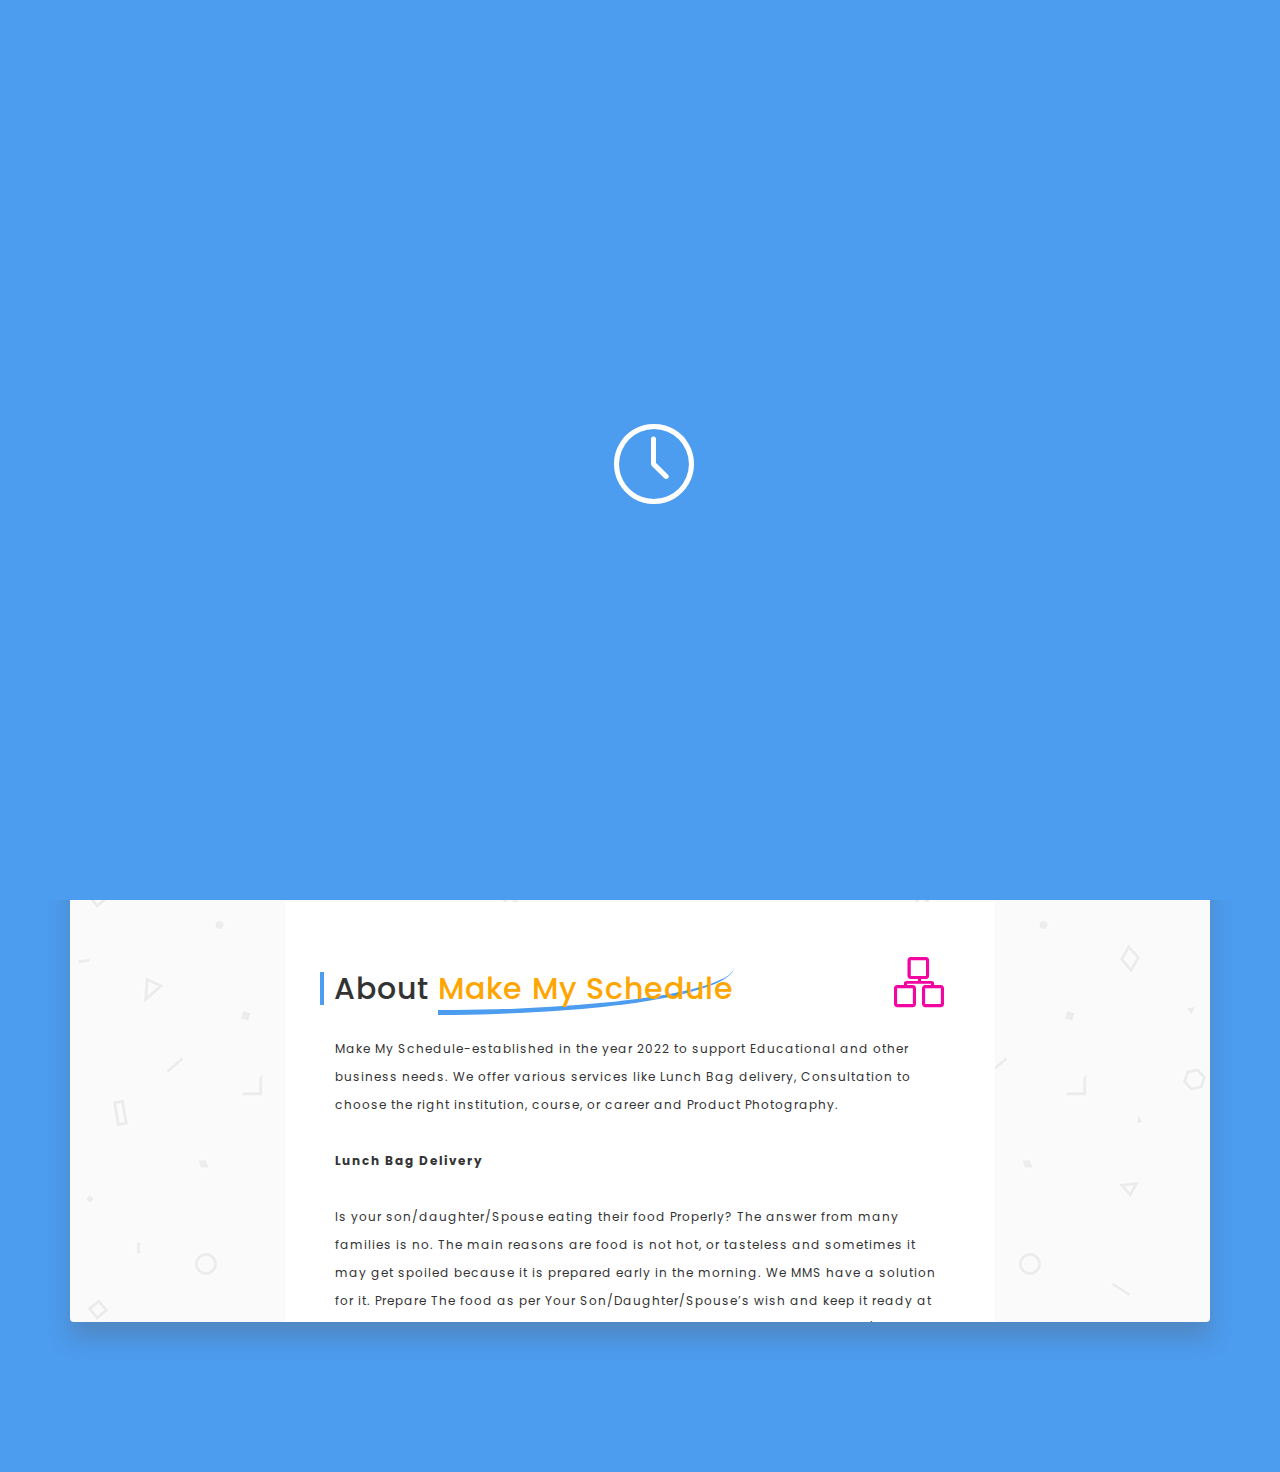
==== commit 0f17fde8: "inital push" ====
--- a/index.html
+++ b/index.html
@@ -1,999 +1,368 @@
-<!doctype html>
-<html class="no-js" lang="en">
-
-<head>
-    <meta charset="utf-8">
-    
-    <!--====== Title ======-->
-    <title>Smash - Bootstrap Business Template</title>
-    
-    <meta name="description" content="">
-    <meta name="viewport" content="width=device-width, initial-scale=1">
-
-    <!--====== Favicon Icon ======-->
-    <link rel="shortcut icon" href="assets/images/favicon.png" type="image/png">
-        
-    <!--====== Magnific Popup CSS ======-->
-    <link rel="stylesheet" href="assets/css/magnific-popup.css">
-        
-    <!--====== Slick CSS ======-->
-    <link rel="stylesheet" href="assets/css/slick.css">
-        
-    <!--====== Line Icons CSS ======-->
-    <link rel="stylesheet" href="assets/css/LineIcons.css">
-        
-    <!--====== Bootstrap CSS ======-->
-    <link rel="stylesheet" href="assets/css/bootstrap.min.css">
-    
-    <!--====== Default CSS ======-->
-    <link rel="stylesheet" href="assets/css/default.css">
-    
-    <!--====== Style CSS ======-->
-    <link rel="stylesheet" href="assets/css/style.css">
-    
-</head>
-
-<body>
-    <!--[if IE]>
-    <p class="browserupgrade">You are using an <strong>outdated</strong> browser. Please <a href="https://browsehappy.com/">upgrade your browser</a> to improve your experience and security.</p>
-  <![endif]-->
-   
-    <!--====== PRELOADER PART START ======-->
-
+<!DOCTYPE html>
+<html lang="en">
+  <head>
+    <!-- Meta Tag -->
+    <meta charset="UTF-8" />
+    <meta name="viewport" content="width=device-width, initial-scale=1.0" />
+    <meta http-equiv="X-UA-Compatible" content="IE=edge" />
+
+    <!-- SEO -->
+    <meta name="description" content="150 words" />
+    <meta name="author" content="uipasta" />
+    <meta name="url" content="http://www.yourdomainname.com" />
+    <meta name="copyright" content="company name" />
+    <meta name="robots" content="index,follow" />
+
+    <title>Make My Schedule - Coming Soon</title>
+
+    <!-- Favicon -->
+    <link rel="shortcut icon" href="images/favicon/favicon.png" />
+    <link
+      rel="apple-touch-icon"
+      sizes="144x144"
+      type="image/x-icon"
+      href="images/favicon/apple-touch-icon.png"
+    />
+
+    <!-- All CSS Plugins -->
+    <link rel="stylesheet" type="text/css" href="css/plugin.css" />
+
+    <!-- Main CSS Stylesheet -->
+    <link rel="stylesheet" type="text/css" href="css/style.css" />
+
+    <!-- Google Web Fonts  -->
+    <link
+      rel="stylesheet"
+      href="https://fonts.googleapis.com/css?family=Poppins:400,300,500,600,700"
+    />
+
+    <!-- HTML5 shiv and Respond.js support IE8 or Older for HTML5 elements and media queries -->
+    <!--[if lt IE 9]>
+      <script src="https://oss.maxcdn.com/html5shiv/3.7.3/html5shiv.min.js"></script>
+      <script src="https://oss.maxcdn.com/respond/1.4.2/respond.min.js"></script>
+    <![endif]-->
+  </head>
+
+  <body>
+    <!-- Preloader Start -->
     <div class="preloader">
-        <div class="loader">
-            <div class="ytp-spinner">
-                <div class="ytp-spinner-container">
-                    <div class="ytp-spinner-rotator">
-                        <div class="ytp-spinner-left">
-                            <div class="ytp-spinner-circle"></div>
+      <i class="icon-clock fa-spin"></i>
+    </div>
+    <!-- Preloader End -->
+
+    <!-- Home Section Start -->
+    <section class="home-section-background padding-bottom-0">
+      <div class="container">
+        <!-- Logo Start -->
+        <div class="text-center">
+          <img src="images/logo/logo.png" alt="Wesoon" />
+        </div>
+        <!-- Logo End -->
+
+        <div class="row">
+          <div class="col-md-12">
+            <!-- Home Section Heading Start -->
+            <div class="header-section margin-top-40 margin-bottom-40">
+              <h1>We Are Launching Soon</h1>
+              <p>We Are Busy on Working Something Awesome.</p>
+              <!-- <div class="text-center">
+                <a
+                  class="button button-style"
+                  data-toggle="modal"
+                  data-target="#subscribemodal"
+                  href="#"
+                  >Get Notify</a
+                >
+              </div> -->
+            </div>
+            <!-- Home Section Heading End -->
+
+            <!-- CountDown Timer Start -->
+            <div class="row">
+              <div class="countdown">
+                <div
+                  class="col-md-3 col-sm-6 col-xs-8 col-xs-offset-2 col-sm-offset-0"
+                >
+                  <div class="countdown-timer bg-color-1">
+                    <span class="days">08</span>
+                    <p class="days_ref">days</p>
+                  </div>
+                </div>
+
+                <div
+                  class="col-md-3 col-sm-6 col-xs-8 col-xs-offset-2 col-sm-offset-0"
+                >
+                  <div class="countdown-timer bg-color-4">
+                    <span class="hours">00</span>
+                    <p class="hours_ref">hours</p>
+                  </div>
+                </div>
+
+                <div
+                  class="col-md-3 col-sm-6 col-xs-8 col-xs-offset-2 col-sm-offset-0"
+                >
+                  <div class="countdown-timer bg-color-6">
+                    <span class="minutes">00</span>
+                    <p class="minutes_ref">minutes</p>
+                  </div>
+                </div>
+
+                <div
+                  class="col-md-3 col-sm-6 col-xs-8 col-xs-offset-2 col-sm-offset-0"
+                >
+                  <div class="countdown-timer bg-color-2">
+                    <span class="seconds">00</span>
+                    <p class="seconds_ref">seconds</p>
+                  </div>
+                </div>
+              </div>
+            </div>
+            <!-- CountDown Timer End -->
+          </div>
+        </div>
+      </div>
+    </section>
+    <!-- Home Section End -->
+
+    <!-- Subscribe Modal Start -->
+    <div
+      class="modal fade subscribe padding-top-120"
+      id="subscribemodal"
+      role="dialog"
+    >
+      <div class="modal-dialog">
+        <div class="modal-content pattern-bg">
+          <div class="modal-body">
+            <div class="row">
+              <div class="col-sm-12">
+                <div class="section-title">
+                  <button
+                    type="button"
+                    class="btn pull-right"
+                    data-dismiss="modal"
+                  >
+                    <i class="fa fa-close"></i>
+                  </button>
+                  <h2>Get <span class="section-title-style">Notify</span></h2>
+                  <i class="icon-paper-plane icon-style color-6"></i>
+
+                  <div class="margin-top-80">
+                    <form
+                      id="mc-form"
+                      method="post"
+                      action="Your Mailchimp URL"
+                    >
+                      <div class="subscribe-form">
+                        <input
+                          id="mc-email"
+                          type="email"
+                          placeholder="Email Address"
+                          class="text-input"
+                        />
+                        <button class="submit-btn" type="submit">Submit</button>
+                      </div>
+                      <label for="mc-email" class="mc-label"></label>
+                    </form>
+                  </div>
+                </div>
+              </div>
+            </div>
+          </div>
+        </div>
+      </div>
+    </div>
+    <!-- Subscribe Modal End -->
+
+    <!-- Our Story Video Start -->
+    <!-- <section class="our-story section-space-padding pattern-bg">
+      <div class="container">
+        <div class="row">
+          <div class="col-md-12">
+            <div class="text-center">
+              <a
+                class="video-popup"
+                href="https://www.youtube.com/watch?v=O2Bsw3lrhvs"
+                title="Our Story"
+                ><i class="icon-control-play"></i
+              ></a>
+            </div>
+          </div>
+        </div>
+      </div>
+    </section> -->
+    <!-- Our Story Video End -->
+
+    <!-- Detail Box Start -->
+    <section class="detail-section section-space-padding">
+      <div class="container">
+        <div class="row">
+          <!-- Owl Carousel Navigation Start -->
+          <!-- <div class="owl-navigation">
+            <a class="btn prev"><i class="fa fa-long-arrow-left"></i></a>
+            <a class="btn next"><i class="fa fa-long-arrow-right"></i></a>
+          </div> -->
+          <!-- Owl Carousel Navigation End -->
+        </div>
+
+        <div class="row">
+          <div class="col-md-12">
+            <!-- Detail Box Slider Start -->
+            <div id="detail-box-carousel" class="detail-box pattern-bg">
+              <!-- Carousel One (About Us and Statistics) Start -->
+              <div class="row">
+                <!-- About Us Start -->
+                <div class="col-md-8 col-sm-8 col-xs-12 col-sm-offset-2">
+                  <div class="section-title margin-top-50">
+                    <h2>
+                      About <span class="section-title-style">Make My Schedule</span>
+                    </h2>
+                    <i class="icon-organization icon-style color-1"></i>
+                    <p>
+                        Make My Schedule-established in the year 2022 to support Educational and other business needs. We offer various services like Lunch Bag delivery, Consultation to choose the right institution, course, or career and Product Photography.
+                        <br/><br/>
+                        <strong>Lunch Bag Delivery</strong> <br/><br/>
+                        
+                        Is your son/daughter/Spouse eating their food Properly? The answer from many families is no.
+                        The main reasons are food is not hot, or tasteless and sometimes it may get spoiled because it is prepared early in the morning.
+                        We MMS have a solution for it. Prepare The food as per Your Son/Daughter/Spouse’s wish and keep it ready at your home, we come to your doorstep to collect it and deliver it to your Kids/Spouse on time to their school/Office. This service is mainly for students/office goers who love home food.
+                        
+                        <br/><br/><strong>Education Consultancy</strong>
+                        
+                        <br/><br/>Students have many dreams about their careers, but they don’t know how to reach them.MMS provide free career guidance for all students who are hungry to achieve their goals.
+                        
+                        <br/><br/><strong>Product Photography</strong>
+                        
+                        <br/><br/>We specialise in white background product photography for your website, E-commerce and more. Just ship your products to our mailing address, our team will shoot and edit them here, and then we send them back to you safely.
+                        
+                        <br/><br/><strong>Our Mission</strong>
+                        <br/><br/>On-time performance, Professional Approach, personal care and Loyal to customers are the core objectives of our business.
+                        
+                        <br/><br/><strong>Vision</strong> 
+                        <br/><br/>To create a place where customers trust the services offered by MMS and refer others to experience them.
+                    </p>
+                  </div>
+                </div>
+                <!-- About Us End -->
+
+                <!-- Statistics Start -->
+                <!-- <div class="col-md-8 col-sm-8 col-xs-12 col-sm-offset-2">
+                  <div class="section-title margin-top-50 margin-bottom-50">
+                    <h2>Some <span class="section-title-style">Facts</span></h2>
+                    <i class="icon-emotsmile icon-style color-3"></i>
+
+                    <div class="row">
+                      <div class="col-sm-6">
+                        <div class="statistics bg-color-1">
+                          <div class="statistics-icon">
+                            <i class="icon-mustache"></i>
+                          </div>
+                          <div class="statistics-content">
+                            <h3><span class="statistics-count">2025</span></h3>
+                            <span>Projects Done</span>
+                          </div>
                         </div>
-                        <div class="ytp-spinner-right">
-                            <div class="ytp-spinner-circle"></div>
+                      </div>
+
+                      <div class="col-sm-6">
+                        <div class="statistics bg-color-6">
+                          <div class="statistics-icon">
+                            <i class="icon-emotsmile"></i>
+                          </div>
+                          <div class="statistics-content">
+                            <h3><span class="statistics-count">1200</span></h3>
+                            <span>Happy Clients</span>
+                          </div>
                         </div>
+                      </div>
+
+                      <div class="col-sm-6">
+                        <div class="statistics bg-color-4">
+                          <div class="statistics-icon">
+                            <i class="icon-hourglass"></i>
+                          </div>
+                          <div class="statistics-content">
+                            <h3><span class="statistics-count">8000</span></h3>
+                            <span>Hours of Work</span>
+                          </div>
+                        </div>
+                      </div>
+
+                      <div class="col-sm-6">
+                        <div class="statistics bg-color-5">
+                          <div class="statistics-icon">
+                            <i class="icon-cup"></i>
+                          </div>
+                          <div class="statistics-content">
+                            <h3><span class="statistics-count">4000</span></h3>
+                            <span>Cup of Coffee</span>
+                          </div>
+                        </div>
+                      </div>
                     </div>
-                </div>
-            </div>
-        </div>
-    </div>
-
-    <!--====== PRELOADER PART ENDS ======-->
-    
-    <!--====== NAVBAR TWO PART START ======-->
-
-    <section class="navbar-area">
-        <div class="container">
-            <div class="row">
-                <div class="col-lg-12">
-                    <nav class="navbar navbar-expand-lg">
-                       
-                        <a class="navbar-brand" href="#">
-                            <img src="assets/images/logo.svg" alt="Logo">
-                        </a>
-                        
-                        <button class="navbar-toggler" type="button" data-toggle="collapse" data-target="#navbarTwo" aria-controls="navbarTwo" aria-expanded="false" aria-label="Toggle navigation">
-                            <span class="toggler-icon"></span>
-                            <span class="toggler-icon"></span>
-                            <span class="toggler-icon"></span>
-                        </button>
-
-                        <div class="collapse navbar-collapse sub-menu-bar" id="navbarTwo">
-                            <ul class="navbar-nav m-auto">
-                                <li class="nav-item active"><a class="page-scroll" href="#home">home</a></li>
-                                <li class="nav-item"><a class="page-scroll" href="#services">Services</a></li>
-                                <li class="nav-item"><a class="page-scroll" href="#portfolio">Portfolio</a></li>
-                                <li class="nav-item"><a class="page-scroll" href="#pricing">Pricing</a></li>
-                                <li class="nav-item"><a class="page-scroll" href="#about">About</a></li>
-                                <li class="nav-item"><a class="page-scroll" href="#team">Team</a></li>
-                                <li class="nav-item"><a class="page-scroll" href="#contact">Contact</a></li>
-                            </ul>
-                        </div>
-                        
-                        <div class="navbar-btn d-none d-sm-inline-block">
-                            <ul>
-                                <li><a class="solid" href="#">Download</a></li>
-                            </ul>
-                        </div>
-                    </nav> <!-- navbar -->
-                </div>
-            </div> <!-- row -->
-        </div> <!-- container -->
+                  </div>
+                </div> -->
+                <!-- Statistics End -->
+              </div>
+              <!-- Carousel One (About Us and Statistics) End -->
+
+              <!-- Carousel Two (Services) Start -->
+               
+              <!-- Carousel Four (Contact Us) End -->
+            </div>
+            <!-- Detail Box Slider End -->
+          </div>
+        </div>
+      </div>
     </section>
-
-    <!--====== NAVBAR TWO PART ENDS ======-->
-    
-    <!--====== SLIDER PART START ======-->
-
-    <section id="home" class="slider_area">
-        <div id="carouselThree" class="carousel slide" data-ride="carousel">
-            <ol class="carousel-indicators">
-                <li data-target="#carouselThree" data-slide-to="0" class="active"></li>
-                <li data-target="#carouselThree" data-slide-to="1"></li>
-                <li data-target="#carouselThree" data-slide-to="2"></li>
-            </ol>
-
-            <div class="carousel-inner">
-                <div class="carousel-item active">
-                    <div class="container">
-                        <div class="row">
-                            <div class="col-lg-6">
-                                <div class="slider-content">
-                                    <h1 class="title">Business is Now Digital</h1>
-                                    <p class="text">We blend insights and strategy to create digital products for forward-thinking organisations.</p>
-                                    <ul class="slider-btn rounded-buttons">
-                                        <li><a class="main-btn rounded-one" href="#">GET STARTED</a></li>
-                                        <li><a class="main-btn rounded-two" href="#">DOWNLOAD</a></li>
-                                    </ul>
-                                </div>
-                            </div>
-                        </div> <!-- row -->
-                    </div> <!-- container -->
-                    <div class="slider-image-box d-none d-lg-flex align-items-end">
-                        <div class="slider-image">
-                            <img src="assets/images/slider/1.png" alt="Hero">
-                        </div> <!-- slider-imgae -->
-                    </div> <!-- slider-imgae box -->
-                </div> <!-- carousel-item -->
-
-                <div class="carousel-item">
-                    <div class="container">
-                        <div class="row">
-                            <div class="col-lg-6">
-                                <div class="slider-content">
-                                    <h1 class="title">Crafted for Business</h1>
-                                    <p class="text">We blend insights and strategy to create digital products for forward-thinking organisations.</p>
-                                    <ul class="slider-btn rounded-buttons">
-                                        <li><a class="main-btn rounded-one" href="#">GET STARTED</a></li>
-                                        <li><a class="main-btn rounded-two" href="#">DOWNLOAD</a></li>
-                                    </ul>
-                                </div> <!-- slider-content -->
-                            </div>
-                        </div> <!-- row -->
-                    </div> <!-- container -->
-                    <div class="slider-image-box d-none d-lg-flex align-items-end">
-                        <div class="slider-image">
-                            <img src="assets/images/slider/2.png" alt="Hero">
-                        </div> <!-- slider-imgae -->
-                    </div> <!-- slider-imgae box -->
-                </div> <!-- carousel-item -->
-
-                <div class="carousel-item">
-                    <div class="container">
-                        <div class="row">
-                            <div class="col-lg-6">
-                                <div class="slider-content">
-                                    <h1 class="title">Based on Bootstrap 4</h1>
-                                    <p class="text">We blend insights and strategy to create digital products for forward-thinking organisations.</p>
-                                    <ul class="slider-btn rounded-buttons">
-                                        <li><a class="main-btn rounded-one" href="#">GET STARTED</a></li>
-                                        <li><a class="main-btn rounded-two" href="#">DOWNLOAD</a></li>
-                                    </ul>
-                                </div> <!-- slider-content -->
-                            </div>
-                        </div> <!-- row -->
-                    </div> <!-- container -->
-                    <div class="slider-image-box d-none d-lg-flex align-items-end">
-                        <div class="slider-image">
-                            <img src="assets/images/slider/3.png" alt="Hero">
-                        </div> <!-- slider-imgae -->
-                    </div> <!-- slider-imgae box -->
-                </div> <!-- carousel-item -->
-            </div>
-
-            <a class="carousel-control-prev" href="#carouselThree" role="button" data-slide="prev">
-                <i class="lni lni-arrow-left"></i>
-            </a>
-            <a class="carousel-control-next" href="#carouselThree" role="button" data-slide="next">
-                <i class="lni lni-arrow-right"></i>
-            </a>
-        </div>
-    </section>
-
-    <!--====== SLIDER PART ENDS ======-->
-    
-    <!--====== FEATRES TWO PART START ======-->
-
-    <section id="services" class="features-area">
-        <div class="container">
-            <div class="row justify-content-center">
-                <div class="col-lg-6 col-md-10">
-                    <div class="section-title text-center pb-10">
-                        <h3 class="title">Our Services</h3>
-                        <p class="text">Stop wasting time and money designing and managing a website that doesn’t get results. Happiness guaranteed!</p>
-                    </div> <!-- row -->
-                </div>
-            </div> <!-- row -->
-            <div class="row justify-content-center">
-                <div class="col-lg-4 col-md-7 col-sm-9">
-                    <div class="single-features mt-40">
-                        <div class="features-title-icon d-flex justify-content-between">
-                            <h4 class="features-title"><a href="#">Graphics Design</a></h4>
-                            <div class="features-icon">
-                                <i class="lni lni-brush"></i>
-                                <img class="shape" src="assets/images/f-shape-1.svg" alt="Shape">
-                            </div>
-                        </div>
-                        <div class="features-content">
-                            <p class="text">Short description for the ones who look for something new. Short description for the ones who look for something new.</p>
-                            <a class="features-btn" href="#">LEARN MORE</a>
-                        </div>
-                    </div> <!-- single features -->
-                </div>
-                <div class="col-lg-4 col-md-7 col-sm-9">
-                    <div class="single-features mt-40">
-                        <div class="features-title-icon d-flex justify-content-between">
-                            <h4 class="features-title"><a href="#">Website Design</a></h4>
-                            <div class="features-icon">
-                                <i class="lni lni-layout"></i>
-                                <img class="shape" src="assets/images/f-shape-1.svg" alt="Shape">
-                            </div>
-                        </div>
-                        <div class="features-content">
-                            <p class="text">Short description for the ones who look for something new. Short description for the ones who look for something new.</p>
-                            <a class="features-btn" href="#">LEARN MORE</a>
-                        </div>
-                    </div> <!-- single features -->
-                </div>
-                <div class="col-lg-4 col-md-7 col-sm-9">
-                    <div class="single-features mt-40">
-                        <div class="features-title-icon d-flex justify-content-between">
-                            <h4 class="features-title"><a href="#">Digital Marketing</a></h4>
-                            <div class="features-icon">
-                                <i class="lni lni-bolt"></i>
-                                <img class="shape" src="assets/images/f-shape-1.svg" alt="Shape">
-                            </div>
-                        </div>
-                        <div class="features-content">
-                            <p class="text">Short description for the ones who look for something new. Short description for the ones who look for something new.</p>
-                            <a class="features-btn" href="#">LEARN MORE</a>
-                        </div>
-                    </div> <!-- single features -->
-                </div>
-            </div> <!-- row -->
-        </div> <!-- container -->
-    </section>
-
-    <!--====== FEATRES TWO PART ENDS ======-->
-    
-    <!--====== PORTFOLIO PART START ======-->
-
-    <section id="portfolio" class="portfolio-area portfolio-four pb-100">
-        <div class="container">
-            <div class="row justify-content-center">
-                <div class="col-lg-6 col-md-10">
-                    <div class="section-title text-center pb-10">
-                        <h3 class="title">Featured Works</h3>
-                        <p class="text">Stop wasting time and money designing and managing a website that doesn’t get results. Happiness guaranteed!</p>
-                    </div> <!-- section title -->
-                </div>
-            </div> <!-- row -->
-            <div class="row">
-                <div class="col-lg-3 col-md-3">
-                    <div class="portfolio-menu text-center mt-50">
-                        <ul>
-                            <li data-filter="*" class="active">ALL WORK</li>
-                            <li data-filter=".branding-4">BRANDING</li>
-                            <li data-filter=".marketing-4">MARKETING</li>
-                            <li data-filter=".planning-4">PLANNING</li>
-                            <li data-filter=".research-4">RESEARCH</li>
-                        </ul>
-                    </div> <!-- portfolio menu -->
-                </div>
-                <div class="col-lg-9 col-md-9">
-                    <div class="row no-gutters grid mt-50">
-                        <div class="col-lg-4 col-sm-6 branding-4 planning-4">
-                            <div class="single-portfolio">
-                                <div class="portfolio-image">
-                                    <img src="assets/images/portfolio/1.png" alt="">
-                                    <div class="portfolio-overlay d-flex align-items-center justify-content-center">
-                                        <div class="portfolio-content">
-                                            <div class="portfolio-icon">
-                                                <a class="image-popup" href="assets/images/portfolio/1.png"><i class="lni lni-zoom-in"></i></a>
-                                                <img src="assets/images/portfolio/shape.svg" alt="shape" class="shape">
-                                            </div>
-                                            <div class="portfolio-icon">
-                                                <a href="#"><i class="lni lni-link"></i></a>
-                                                <img src="assets/images/portfolio/shape.svg" alt="shape" class="shape">
-                                            </div>
-                                        </div>
-                                    </div>
-                                </div>
-                            </div> <!-- single portfolio -->
-                        </div>
-                        <div class="col-lg-4 col-sm-6 marketing-4 research-4">
-                            <div class="single-portfolio">
-                                <div class="portfolio-image">
-                                    <img src="assets/images/portfolio/2.png" alt="">
-                                    <div class="portfolio-overlay d-flex align-items-center justify-content-center">
-                                        <div class="portfolio-content">
-                                            <div class="portfolio-icon">
-                                                <a class="image-popup" href="assets/images/portfolio/2.png"><i class="lni lni-zoom-in"></i></a>
-                                                <img src="assets/images/portfolio/shape.svg" alt="shape" class="shape">
-                                            </div>
-                                            <div class="portfolio-icon">
-                                                <a href="#"><i class="lni lni-link"></i></a>
-                                                <img src="assets/images/portfolio/shape.svg" alt="shape" class="shape">
-                                            </div>
-                                        </div>
-                                    </div>
-                                </div>
-                            </div> <!-- single portfolio -->
-                        </div>
-                        <div class="col-lg-4 col-sm-6 branding-4 marketing-4">
-                            <div class="single-portfolio">
-                                <div class="portfolio-image">
-                                    <img src="assets/images/portfolio/3.png" alt="">
-                                    <div class="portfolio-overlay d-flex align-items-center justify-content-center">
-                                        <div class="portfolio-content">
-                                            <div class="portfolio-icon">
-                                                <a class="image-popup" href="assets/images/portfolio/3.png"><i class="lni lni-zoom-in"></i></a>
-                                                <img src="assets/images/portfolio/shape.svg" alt="shape" class="shape">
-                                            </div>
-                                            <div class="portfolio-icon">
-                                                <a href="#"><i class="lni lni-link"></i></a>
-                                                <img src="assets/images/portfolio/shape.svg" alt="shape" class="shape">
-                                            </div>
-                                        </div>
-                                    </div>
-                                </div>
-                            </div> <!-- single portfolio -->
-                        </div>
-                        <div class="col-lg-4 col-sm-6 planning-4 research-4">
-                            <div class="single-portfolio">
-                                <div class="portfolio-image">
-                                    <img src="assets/images/portfolio/4.png" alt="">
-                                    <div class="portfolio-overlay d-flex align-items-center justify-content-center">
-                                        <div class="portfolio-content">
-                                            <div class="portfolio-icon">
-                                                <a class="image-popup" href="assets/images/portfolio/4.png"><i class="lni lni-zoom-in"></i></a>
-                                                <img src="assets/images/portfolio/shape.svg" alt="shape" class="shape">
-                                            </div>
-                                            <div class="portfolio-icon">
-                                                <a href="#"><i class="lni lni-link"></i></a>
-                                                <img src="assets/images/portfolio/shape.svg" alt="shape" class="shape">
-                                            </div>
-                                        </div>
-                                    </div>
-                                </div>
-                            </div> <!-- single portfolio -->
-                        </div>
-                        <div class="col-lg-4 col-sm-6 marketing-4">
-                            <div class="single-portfolio">
-                                <div class="portfolio-image">
-                                    <img src="assets/images/portfolio/5.png" alt="">
-                                    <div class="portfolio-overlay d-flex align-items-center justify-content-center">
-                                        <div class="portfolio-content">
-                                            <div class="portfolio-icon">
-                                                <a class="image-popup" href="assets/images/portfolio/5.png"><i class="lni lni-zoom-in"></i></a>
-                                                <img src="assets/images/portfolio/shape.svg" alt="shape" class="shape">
-                                            </div>
-                                            <div class="portfolio-icon">
-                                                <a href="#"><i class="lni lni-link"></i></a>
-                                                <img src="assets/images/portfolio/shape.svg" alt="shape" class="shape">
-                                            </div>
-                                        </div>
-                                    </div>
-                                </div>
-                            </div> <!-- single portfolio -->
-                        </div>
-                        <div class="col-lg-4 col-sm-6 planning-4">
-                            <div class="single-portfolio">
-                                <div class="portfolio-image">
-                                    <img src="assets/images/portfolio/6.png" alt="">
-                                    <div class="portfolio-overlay d-flex align-items-center justify-content-center">
-                                        <div class="portfolio-content">
-                                            <div class="portfolio-icon">
-                                                <a class="image-popup" href="assets/images/portfolio/6.png"><i class="lni lni-zoom-in"></i></a>
-                                                <img src="assets/images/portfolio/shape.svg" alt="shape" class="shape">
-                                            </div>
-                                            <div class="portfolio-icon">
-                                                <a href="#"><i class="lni lni-link"></i></a>
-                                                <img src="assets/images/portfolio/shape.svg" alt="shape" class="shape">
-                                            </div>
-                                        </div>
-                                    </div>
-                                </div>
-                            </div> <!-- single portfolio -->
-                        </div>
-                        <div class="col-lg-4 col-sm-6 research-4">
-                            <div class="single-portfolio">
-                                <div class="portfolio-image">
-                                    <img src="assets/images/portfolio/7.png" alt="">
-                                    <div class="portfolio-overlay d-flex align-items-center justify-content-center">
-                                        <div class="portfolio-content">
-                                            <div class="portfolio-icon">
-                                                <a class="image-popup" href="assets/images/portfolio/7.png"><i class="lni lni-zoom-in"></i></a>
-                                                <img src="assets/images/portfolio/shape.svg" alt="shape" class="shape">
-                                            </div>
-                                            <div class="portfolio-icon">
-                                                <a href="#"><i class="lni lni-link"></i></a>
-                                                <img src="assets/images/portfolio/shape.svg" alt="shape" class="shape">
-                                            </div>
-                                        </div>
-                                    </div>
-                                </div>
-                            </div> <!-- single portfolio -->
-                        </div>
-                        <div class="col-lg-4 col-sm-6 branding-4 planning-4">
-                            <div class="single-portfolio">
-                                <div class="portfolio-image">
-                                    <img src="assets/images/portfolio/8.png" alt="">
-                                    <div class="portfolio-overlay d-flex align-items-center justify-content-center">
-                                        <div class="portfolio-content">
-                                            <div class="portfolio-icon">
-                                                <a class="image-popup" href="assets/images/portfolio/8.png"><i class="lni lni-zoom-in"></i></a>
-                                                <img src="assets/images/portfolio/shape.svg" alt="shape" class="shape">
-                                            </div>
-                                            <div class="portfolio-icon">
-                                                <a href="#"><i class="lni lni-link"></i></a>
-                                                <img src="assets/images/portfolio/shape.svg" alt="shape" class="shape">
-                                            </div>
-                                        </div>
-                                    </div>
-                                </div>
-                            </div> <!-- single portfolio -->
-                        </div>
-                        <div class="col-lg-4 col-sm-6 marketing-4">
-                            <div class="single-portfolio">
-                                <div class="portfolio-image">
-                                    <img src="assets/images/portfolio/9.png" alt="">
-                                    <div class="portfolio-overlay d-flex align-items-center justify-content-center">
-                                        <div class="portfolio-content">
-                                            <div class="portfolio-icon">
-                                                <a class="image-popup" href="assets/images/portfolio/9.png"><i class="lni lni-zoom-in"></i></a>
-                                                <img src="assets/images/portfolio/shape.svg" alt="shape" class="shape">
-                                            </div>
-                                            <div class="portfolio-icon">
-                                                <a href="#"><i class="lni lni-link"></i></a>
-                                                <img src="assets/images/portfolio/shape.svg" alt="shape" class="shape">
-                                            </div>
-                                        </div>
-                                    </div>
-                                </div>
-                            </div> <!-- single portfolio -->
-                        </div>
-                    </div> <!-- row -->
-                </div>
-            </div> <!-- row -->
-        </div> <!-- container -->
-    </section>
-
-    <!--====== PORTFOLIO PART ENDS ======-->
-    
-    <!--====== PRINICNG START ======-->
-
-    <section id="pricing" class="pricing-area ">
-        <div class="container">
-            <div class="row justify-content-center">
-                <div class="col-lg-6 col-md-10">
-                    <div class="section-title text-center pb-25">
-                        <h3 class="title">Pricing Plans</h3>
-                        <p class="text">Stop wasting time and money designing and managing a website that doesn’t get results. Happiness guaranteed!</p>
-                    </div> <!-- section title -->
-                </div>
-            </div> <!-- row -->
-            <div class="row justify-content-center">
-                <div class="col-lg-4 col-md-7 col-sm-9">
-                    <div class="pricing-style mt-30">
-                        <div class="pricing-icon text-center">
-                            <img src="assets/images/basic.svg" alt="">
-                        </div>
-                        <div class="pricing-header text-center">
-                            <h5 class="sub-title">Basic</h5>
-                            <p class="month"><span class="price">$ 199</span>/month</p>
-                        </div>
-                        <div class="pricing-list">
-                            <ul>
-                                <li><i class="lni lni-check-mark-circle"></i> Carefully crafted components</li>
-                                <li><i class="lni lni-check-mark-circle"></i> Amazing page examples</li>
-                            </ul>
-                        </div>
-                        <div class="pricing-btn rounded-buttons text-center">
-                            <a class="main-btn rounded-one" href="#">GET STARTED</a>
-                        </div>    
-                    </div> <!-- pricing style one -->
-                </div>
-                
-                <div class="col-lg-4 col-md-7 col-sm-9">
-                    <div class="pricing-style mt-30">
-                        <div class="pricing-icon text-center">
-                            <img src="assets/images/pro.svg" alt="">
-                        </div>
-                        <div class="pricing-header text-center">
-                            <h5 class="sub-title">Pro</h5>
-                            <p class="month"><span class="price">$ 399</span>/month</p>
-                        </div>
-                        <div class="pricing-list">
-                            <ul>
-                                <li><i class="lni lni-check-mark-circle"></i> Carefully crafted components</li>
-                                <li><i class="lni lni-check-mark-circle"></i> Amazing page examples</li>
-                            </ul>
-                        </div>
-                        <div class="pricing-btn rounded-buttons text-center">
-                            <a class="main-btn rounded-one" href="#">GET STARTED</a>
-                        </div>
-                    </div> <!-- pricing style one -->
-                </div>
-                
-                <div class="col-lg-4 col-md-7 col-sm-9">
-                    <div class="pricing-style mt-30">
-                        <div class="pricing-icon text-center">
-                            <img src="assets/images/enterprise.svg" alt="">
-                        </div>
-                        <div class="pricing-header text-center">
-                            <h5 class="sub-title">Enterprise</h5>
-                            <p class="month"><span class="price">$ 699</span>/month</p>
-                        </div>
-                        <div class="pricing-list">
-                            <ul>
-                                <li><i class="lni lni-check-mark-circle"></i> Carefully crafted components</li>
-                                <li><i class="lni lni-check-mark-circle"></i> Amazing page examples</li>
-                            </ul>
-                        </div>
-                        <div class="pricing-btn rounded-buttons text-center">
-                            <a class="main-btn rounded-one" href="#">GET STARTED</a>
-                        </div>
-                    </div> <!-- pricing style one -->
-                </div>
-            </div> <!-- row -->
-        </div> <!-- container -->
-    </section>
-
-    <!--====== PRINICNG ENDS ======-->
-    
-    <!--====== ABOUT PART START ======-->
-
-    <section id="about" class="about-area">
-        <div class="container">
-            <div class="row">
-                <div class="col-lg-5">
-                    <div class="faq-content mt-45">
-                        <div class="about-title">
-                            <h6 class="sub-title">A Little More About Us</h6>
-                            <h4 class="title">Frequently Asked Questions <br> About Our Site</h4>
-                        </div> <!-- faq title -->
-                        <div class="about-accordion">
-                            <div class="accordion" id="accordionExample">
-                                <div class="card">
-                                    <div class="card-header" id="headingOne">
-                                        <a href="#" data-toggle="collapse" data-target="#collapseOne" aria-expanded="true" aria-controls="collapseOne">Frequently Asked Question One</a>
-                                    </div>
-
-                                    <div id="collapseOne" class="collapse show" aria-labelledby="headingOne" data-parent="#accordionExample">
-                                        <div class="card-body">
-                                            <p class="text">Morbi vehicula arcu et pellentesque tincidunt. Nunc ligula nulla, lobortis a elementum non, vulputate ut arcu. Aliquam erat volutpat. Nullam lacinia felis.</p>
-                                        </div>
-                                    </div> 
-                                </div> <!-- card -->
-                                <div class="card">
-                                    <div class="card-header" id="headingTwo">
-                                        <a href="#" class="collapsed" data-toggle="collapse" data-target="#collapseTwo" aria-expanded="false" aria-controls="collapseTwo">Frequently Asked Question Two</a>
-                                    </div>
-                                    <div id="collapseTwo" class="collapse" aria-labelledby="headingTwo" data-parent="#accordionExample">
-                                        <div class="card-body">
-                                            <p class="text">Morbi vehicula arcu et pellentesque tincidunt. Nunc ligula nulla, lobortis a elementum non, vulputate ut arcu. Aliquam erat volutpat. Nullam lacinia felis.</p>
-                                        </div>
-                                    </div>
-                                </div> <!-- card -->
-                                <div class="card">
-                                    <div class="card-header" id="headingThree">
-                                        <a href="#" class="collapsed" data-toggle="collapse" data-target="#collapseThree" aria-expanded="false" aria-controls="collapseThree">Frequently Asked Question Three</a>
-                                    </div>
-                                    <div id="collapseThree" class="collapse" aria-labelledby="headingThree" data-parent="#accordionExample">
-                                        <div class="card-body">
-                                            <p class="text">Morbi vehicula arcu et pellentesque tincidunt. Nunc ligula nulla, lobortis a elementum non, vulputate ut arcu. Aliquam erat volutpat. Nullam lacinia felis.</p>
-                                        </div>
-                                    </div>
-                                </div> <!-- card -->
-                                <div class="card">
-                                    <div class="card-header" id="headingFore">
-                                        <a href="#" class="collapsed" data-toggle="collapse" data-target="#collapseFore" aria-expanded="false" aria-controls="collapseFore">Frequently Asked Question Four</a>
-                                    </div>
-                                    <div id="collapseFore" class="collapse" aria-labelledby="headingFore" data-parent="#accordionExample">
-                                        <div class="card-body">
-                                            <p class="text">Morbi vehicula arcu et pellentesque tincidunt. Nunc ligula nulla, lobortis a elementum non, vulputate ut arcu. Aliquam erat volutpat. Nullam lacinia felis.</p>
-                                        </div>
-                                    </div>
-                                </div> <!-- card -->
-                                <div class="card">
-                                    <div class="card-header" id="headingFive">
-                                        <a href="#" class="collapsed" data-toggle="collapse" data-target="#collapseFive" aria-expanded="false" aria-controls="collapseFive">Frequently Asked Question Five</a>
-                                    </div>
-                                    <div id="collapseFive" class="collapse" aria-labelledby="headingFive" data-parent="#accordionExample">
-                                        <div class="card-body">
-                                            <p class="text">Morbi vehicula arcu et pellentesque tincidunt. Nunc ligula nulla, lobortis a elementum non, vulputate ut arcu. Aliquam erat volutpat. Nullam lacinia felis.</p>
-                                        </div>
-                                    </div>
-                                </div> <!-- card -->
-                            </div>
-                        </div> <!-- faq accordion -->
-                    </div> <!-- faq content -->
-                </div>
-                <div class="col-lg-7">
-                    <div class="about-image mt-50">
-                        <img src="assets/images/about.jpg" alt="about">
-                    </div> <!-- faq image -->
-                </div>
-            </div> <!-- row -->
-        </div> <!-- container -->
-    </section>
-
-    <!--====== ABOUT PART ENDS ======-->
-    
-    <!--====== TESTIMONIAL PART START ======-->
-
-    <section id="testimonial" class="testimonial-area">
-        <div class="container">
-            <div class="row justify-content-between">
-                <div class="col-xl-5 col-lg-6">
-                    <div class="testimonial-left-content mt-45">
-                        <h6 class="sub-title">Testimonials</h6>
-                        <h4 class="title">What Clients Says <br> About Us</h4>
-                        <ul class="testimonial-line">
-                            <li></li>
-                            <li></li>
-                            <li></li>
-                            <li></li>
-                        </ul>
-                        <p class="text">Duis et metus et massa tempus lacinia. Class aptent taciti sociosqu ad litora torquent per conubia nostra, per inceptos himenaeos. Maecenas ultricies, orci molestie blandit interdum. <br> <br> ipsum ante pellentesque nisl, eget mollis turpis quam nec eros. ultricies, orci molestie blandit interdum.</p>
-                    </div> <!-- testimonial left content -->
-                </div>
-                <div class="col-lg-6">
-                    <div class="testimonial-right-content mt-50">
-                        <div class="quota">
-                            <i class="lni lni-quotation"></i>
-                        </div>
-                        <div class="testimonial-content-wrapper testimonial-active">
-                            <div class="single-testimonial">
-                                <div class="testimonial-text">
-                                    <p class="text">“Praesent scelerisque, odio eu fermentum malesuada, nisi arcu volutpat nisl, sit amet convallis nunc turp.”</p>
-                                </div>
-                                <div class="testimonial-author d-sm-flex justify-content-between">
-                                    <div class="author-info d-flex align-items-center">
-                                        <div class="author-image">
-                                            <img src="assets/images/author-1.jpg" alt="author">
-                                        </div>
-                                        <div class="author-name media-body">
-                                            <h5 class="name">Mr. Jems Bond</h5>
-                                            <span class="sub-title">CEO Mbuild Firm</span>
-                                        </div>
-                                    </div>
-                                    <div class="author-review">
-                                        <ul class="star">
-                                            <li><i class="lni lni-star-filled"></i></li>
-                                            <li><i class="lni lni-star-filled"></i></li>
-                                            <li><i class="lni lni-star-filled"></i></li>
-                                            <li><i class="lni lni-star-filled"></i></li>
-                                            <li><i class="lni lni-star-filled"></i></li>
-                                        </ul>
-                                        <span class="review">( 7 Reviews )</span>
-                                    </div>
-                                </div>
-                            </div> <!-- single testimonial -->
-                            <div class="single-testimonial">
-                                <div class="testimonial-text">
-                                    <p class="text">“Praesent scelerisque, odio eu fermentum malesuada, nisi arcu volutpat nisl, sit amet convallis nunc turp.”</p>
-                                </div>
-                                <div class="testimonial-author d-sm-flex justify-content-between">
-                                    <div class="author-info d-flex align-items-center">
-                                        <div class="author-image">
-                                                <img src="assets/images/author-2.jpg" alt="author">
-                                        </div>
-                                        <div class="author-name media-body">
-                                            <h5 class="name">Mr. Jems Bond</h5>
-                                            <span class="sub-title">CEO Mbuild Firm</span>
-                                        </div>
-                                    </div>
-                                    <div class="author-review">
-                                        <ul class="star">
-                                            <li><i class="lni lni-star-filled"></i></li>
-                                            <li><i class="lni lni-star-filled"></i></li>
-                                            <li><i class="lni lni-star-filled"></i></li>
-                                            <li><i class="lni lni-star-filled"></i></li>
-                                            <li><i class="lni lni-star-filled"></i></li>
-                                        </ul>
-                                        <span class="review">( 7 Reviews )</span>
-                                    </div>
-                                </div>
-                            </div> <!-- single testimonial -->
-                            <div class="single-testimonial">
-                                <div class="testimonial-text">
-                                    <p class="text">“Praesent scelerisque, odio eu fermentum malesuada, nisi arcu volutpat nisl, sit amet convallis nunc turp.”</p>
-                                </div>
-                                <div class="testimonial-author d-sm-flex justify-content-between">
-                                    <div class="author-info d-flex align-items-center">
-                                        <div class="author-image">
-                                                <img src="assets/images/author-3.jpg" alt="author">
-                                        </div>
-                                        <div class="author-name media-body">
-                                            <h5 class="name">Mr. Jems Bond</h5>
-                                            <span class="sub-title">CEO Mbuild Firm</span>
-                                        </div>
-                                    </div>
-                                    <div class="author-review">
-                                        <ul class="star">
-                                            <li><i class="lni lni-star-filled"></i></li>
-                                            <li><i class="lni lni-star-filled"></i></li>
-                                            <li><i class="lni lni-star-filled"></i></li>
-                                            <li><i class="lni lni-star-filled"></i></li>
-                                            <li><i class="lni lni-star-filled"></i></li>
-                                        </ul>
-                                        <span class="review">( 7 Reviews )</span>
-                                    </div>
-                                </div>
-                            </div> <!-- single testimonial -->
-                        </div> <!-- testimonial content wrapper -->
-                    </div> <!-- testimonial right content -->
-                </div>
-            </div> <!-- row -->
-        </div> <!-- container -->
-    </section>
-
-    <!--====== TESTIMONIAL PART ENDS ======-->
-    
-    <!--====== TEAM START ======-->
-
-    <section id="team" class="team-area pt-120 pb-130">
-        <div class="container">
-            <div class="row justify-content-center">
-                <div class="col-lg-6 col-md-10">
-                    <div class="section-title text-center pb-30">
-                        <h3 class="title">Meet The Team</h3>
-                        <p class="text">Stop wasting time and money designing and managing a website that doesn’t get results. Happiness guaranteed!</p>
-                    </div> <!-- section title -->
-                </div>
-            </div> <!-- row -->
-            <div class="row">
-                <div class="col-lg-4 col-sm-6">
-                    <div class="team-style-eleven text-center mt-30 wow fadeIn" data-wow-duration="1s" data-wow-delay="0s">
-                        <div class="team-image">
-                            <img src="assets/images/team-1.jpg" alt="Team">
-                        </div>
-                        <div class="team-content">
-                            <div class="team-social">
-                                <ul class="social">
-                                    <li><a href="#"><i class="lni lni-facebook-filled"></i></a></li>
-                                    <li><a href="#"><i class="lni lni-twitter-original"></i></a></li>
-                                    <li><a href="#"><i class="lni lni-linkedin-original"></i></a></li>
-                                    <li><a href="#"><i class="lni lni-instagram"></i></a></li>
-                                </ul>
-                            </div>
-                            <h4 class="team-name"><a href="#">Jeffery Riley</a></h4>
-                            <span class="sub-title">Art Director</span>
-                        </div>
-                    </div> <!-- single team -->
-                </div>
-                <div class="col-lg-4 col-sm-6">
-                    <div class="team-style-eleven text-center mt-30 wow fadeIn" data-wow-duration="1s" data-wow-delay="0s">
-                        <div class="team-image">
-                            <img src="assets/images/team-2.jpg" alt="Team">
-                        </div>
-                        <div class="team-content">
-                            <div class="team-social">
-                                <ul class="social">
-                                    <li><a href="#"><i class="lni lni-facebook-filled"></i></a></li>
-                                    <li><a href="#"><i class="lni lni-twitter-original"></i></a></li>
-                                    <li><a href="#"><i class="lni lni-linkedin-original"></i></a></li>
-                                    <li><a href="#"><i class="lni lni-instagram"></i></a></li>
-                                </ul>
-                            </div>
-                            <h4 class="team-name"><a href="#">Riley Beata</a></h4>
-                            <span class="sub-title">Web Developer</span>
-                        </div>
-                    </div> <!-- single team -->
-                </div>
-                <div class="col-lg-4 col-sm-6">
-                    <div class="team-style-eleven text-center mt-30 wow fadeIn" data-wow-duration="1s" data-wow-delay="0s">
-                        <div class="team-image">
-                            <img src="assets/images/team-3.jpg" alt="Team">
-                        </div>
-                        <div class="team-content">
-                            <div class="team-social">
-                                <ul class="social">
-                                    <li><a href="#"><i class="lni lni-facebook-filled"></i></a></li>
-                                    <li><a href="#"><i class="lni lni-twitter-original"></i></a></li>
-                                    <li><a href="#"><i class="lni lni-linkedin-original"></i></a></li>
-                                    <li><a href="#"><i class="lni lni-instagram"></i></a></li>
-                                </ul>
-                            </div>
-                            <h4 class="team-name"><a href="#">Mark A. Parker</a></h4>
-                            <span class="sub-title">UX Designer</span>
-                        </div>
-                    </div> <!-- single team -->
-                </div>
-            </div> <!-- row -->
-        </div> <!-- container -->
-    </section>
-
-    <!--====== TEAM  ENDS ======-->
-    
-    <!--====== CONTACT PART START ======-->
-
-    <section id="contact" class="contact-area">
-        <div class="container">
-            <div class="row justify-content-center">
-                <div class="col-lg-6 col-md-10">
-                    <div class="section-title text-center pb-30">
-                        <h3 class="title">Contact</h3>
-                        <p class="text">Stop wasting time and money designing and managing a website that doesn’t get results. Happiness guaranteed!</p>
-                    </div> <!-- section title -->
-                </div>
-            </div> <!-- row -->
-            <div class="row">
-                <div class="col-lg-12">
-                    <div class="contact-map mt-30">
-                        <iframe id="gmap_canvas" src="https://maps.google.com/maps?q=Mission%20District%2C%20San%20Francisco%2C%20CA%2C%20USA&t=&z=13&ie=UTF8&iwloc=&output=embed" frameborder="0" scrolling="no" marginheight="0" marginwidth="0"></iframe>
-                    </div> <!-- row -->
-                </div>
-            </div> <!-- row -->
-            <div class="contact-info pt-30">
-                <div class="row">
-                    <div class="col-lg-4 col-md-6">
-                        <div class="single-contact-info contact-color-1 mt-30 d-flex ">
-                            <div class="contact-info-icon">
-                                <i class="lni lni-map-marker"></i>
-                            </div>
-                            <div class="contact-info-content media-body">
-                                <p class="text"> Elizabeth St, Melbourne<br>1202 Australia.</p>
-                            </div>
-                        </div> <!-- single contact info -->
-                    </div>
-                    <div class="col-lg-4 col-md-6">
-                        <div class="single-contact-info contact-color-2 mt-30 d-flex ">
-                            <div class="contact-info-icon">
-                                <i class="lni lni-envelope"></i>
-                            </div>
-                            <div class="contact-info-content media-body">
-                                <p class="text">hello@ayroui.com</p>
-                                <p class="text">support@uideck.com</p>
-                            </div>
-                        </div> <!-- single contact info -->
-                    </div>
-                    <div class="col-lg-4 col-md-6">
-                        <div class="single-contact-info contact-color-3 mt-30 d-flex ">
-                            <div class="contact-info-icon">
-                                <i class="lni lni-phone"></i>
-                            </div>
-                            <div class="contact-info-content media-body">
-                                <p class="text">+333 789-321-654</p>
-                                <p class="text">+333 985-458-609</p>
-                            </div>
-                        </div> <!-- single contact info -->
-                    </div>
-                </div> <!-- row -->
-            </div> <!-- contact info -->
-            <div class="row">
-                <div class="col-lg-12">
-                    <div class="contact-wrapper form-style-two pt-115">
-                        <h4 class="contact-title pb-10"><i class="lni lni-envelope"></i> Leave <span>A Message.</span></h4>
-                        
-                        <form id="contact-form" action="assets/contact.php" method="post">
-                            <div class="row">
-                                <div class="col-md-6">
-                                    <div class="form-input mt-25">
-                                        <label>Name</label>
-                                        <div class="input-items default">
-                                            <input name="name" type="text" placeholder="Name">
-                                            <i class="lni lni-user"></i>
-                                        </div>
-                                    </div> <!-- form input -->
-                                </div>
-                                <div class="col-md-6">
-                                    <div class="form-input mt-25">
-                                        <label>Email</label>
-                                        <div class="input-items default">
-                                            <input type="email" name="email" placeholder="Email">
-                                            <i class="lni lni-envelope"></i>
-                                        </div>
-                                    </div> <!-- form input -->
-                                </div>
-                                <div class="col-md-12">
-                                    <div class="form-input mt-25">
-                                        <label>Massage</label>
-                                        <div class="input-items default">
-                                            <textarea name="massage" placeholder="Massage"></textarea>
-                                            <i class="lni lni-pencil-alt"></i>
-                                        </div>
-                                    </div> <!-- form input -->
-                                </div>
-                                <p class="form-message"></p>
-                                <div class="col-md-12">
-                                    <div class="form-input light-rounded-buttons mt-30">
-                                        <button class="main-btn light-rounded-two">Send Message</button>
-                                    </div> <!-- form input -->
-                                </div>
-                            </div> <!-- row -->
-                        </form>
-                    </div> <!-- contact wrapper form -->
-                </div>
-            </div> <!-- row -->
-        </div> <!-- container -->
-    </section>
-
-    <!--====== CONTACT PART ENDS ======-->
-    
-    <!--====== FOOTER PART START ======-->
-
-    <section class="footer-area footer-dark">
-        <div class="container">
-            <div class="row justify-content-center">
-                <div class="col-lg-6">
-                    <div class="footer-logo text-center">
-                        <a class="mt-30" href="index.html"><img src="assets/images/logo.svg" alt="Logo"></a>
-                    </div> <!-- footer logo -->
-                    <ul class="social text-center mt-60">
-                        <li><a href="https://facebook.com/uideckHQ"><i class="lni lni-facebook-filled"></i></a></li>
-                        <li><a href="https://twitter.com/uideckHQ"><i class="lni lni-twitter-original"></i></a></li>
-                        <li><a href="https://instagram.com/uideckHQ"><i class="lni lni-instagram-original"></i></a></li>
-                        <li><a href="#"><i class="lni lni-linkedin-original"></i></a></li>
-                    </ul> <!-- social -->
-                    <div class="footer-support text-center">
-                        <span class="number">+8801234567890</span>
-                        <span class="mail">support@uideck.com</span>
-                    </div>
-                    <div class="copyright text-center mt-35">
-                        <p class="text">Designed by <a href="https://uideck.com" rel="nofollow">UIdeck</a> and Built-with <a rel="nofollow" href="https://ayroui.com">Ayro UI</a> </p>
-                    </div> <!--  copyright -->
-                </div>
-            </div> <!-- row -->
-        </div> <!-- container -->
-    </section>
-
-    <!--====== FOOTER PART ENDS ======-->
-    
-    <!--====== BACK TOP TOP PART START ======-->
-
-    <a href="#" class="back-to-top"><i class="lni lni-chevron-up"></i></a>
-
-    <!--====== BACK TOP TOP PART ENDS ======-->    
-
-    <!--====== PART START ======-->
-
-<!--
-    <section class="">
-        <div class="container">
-            <div class="row">
-                <div class="col-lg-">
-                    
-                </div>
-            </div>
-        </div>
-    </section>
--->
-
-    <!--====== PART ENDS ======-->
-
-
-
-
-    <!--====== Jquery js ======-->
-    <script src="assets/js/vendor/jquery-1.12.4.min.js"></script>
-    <script src="assets/js/vendor/modernizr-3.7.1.min.js"></script>
-    
-    <!--====== Bootstrap js ======-->
-    <script src="assets/js/popper.min.js"></script>
-    <script src="assets/js/bootstrap.min.js"></script>
-    
-    <!--====== Slick js ======-->
-    <script src="assets/js/slick.min.js"></script>
-    
-    <!--====== Magnific Popup js ======-->
-    <script src="assets/js/jquery.magnific-popup.min.js"></script>
-    
-    <!--====== Ajax Contact js ======-->
-    <script src="assets/js/ajax-contact.js"></script>
-    
-    <!--====== Isotope js ======-->
-    <script src="assets/js/imagesloaded.pkgd.min.js"></script>
-    <script src="assets/js/isotope.pkgd.min.js"></script>
-    
-    <!--====== Scrolling Nav js ======-->
-    <script src="assets/js/jquery.easing.min.js"></script>
-    <script src="assets/js/scrolling-nav.js"></script>
-    
-    <!--====== Main js ======-->
-    <script src="assets/js/main.js"></script>
-    
-</body>
-
+    <!-- Detail Box End -->
+
+    <!-- Footer Start -->
+    <!-- <footer class="footer-section">
+      <div class="row margin-0">
+        <div class="col-md-8 column-one">
+          <ul class="social-icon">
+            <li>
+              <a href="#" target="_blank"
+                ><i class="icon-social-facebook"></i
+              ></a>
+            </li>
+            <li>
+              <a href="#" target="_blank"
+                ><i class="icon-social-twitter"></i
+              ></a>
+            </li>
+            <li>
+              <a href="#" target="_blank"><i class="icon-social-google"></i></a>
+            </li>
+            <li>
+              <a href="#" target="_blank"
+                ><i class="icon-social-instagram"></i
+              ></a>
+            </li>
+          </ul>
+        </div>
+
+        <div class="col-md-4 second uipasta-credit pattern-bg column-two">
+          <p>
+            Design By
+            <a href="https://www.uipasta.com" target="_blank" title="UiPasta"
+              >UiPasta</a
+            >
+          </p>
+        </div>
+      </div>
+    </footer> -->
+    <!-- Footer End -->
+
+    <!-- Back to Top Start -->
+    <a href="#" class="scroll-to-top"><i class="fa fa-long-arrow-up"></i></a>
+    <!-- Back to Top End -->
+
+    <!-- All Javascript Plugins  -->
+    <script type="text/javascript" src="js/jquery.min.js"></script>
+    <script type="text/javascript" src="js/plugin.js"></script>
+
+    <!-- Main Javascript File  -->
+    <script type="text/javascript" src="js/scripts.js"></script>
+  </body>
 </html>
--- a/css/plugin.css
+++ b/css/plugin.css
@@ -0,0 +1,1488 @@
+/* Table Of Content 
+
+  1. Bootstrap
+  2. Magnific Popup
+  3. Owl Carousel
+  4. Font Awesome
+  5. Simple Line Icons
+
+*/
+
+
+
+/*!
+ * Bootstrap v3.3.7 (http://getbootstrap.com)
+ * Copyright 2011-2016 Twitter, Inc.
+ * Licensed under MIT (https://github.com/twbs/bootstrap/blob/master/LICENSE)
+ *//*! normalize.css v3.0.3 | MIT License | github.com/necolas/normalize.css */html{font-family:sans-serif;-webkit-text-size-adjust:100%;-ms-text-size-adjust:100%}body{margin:0}article,aside,details,figcaption,figure,footer,header,hgroup,main,menu,nav,section,summary{display:block}audio,canvas,progress,video{display:inline-block;vertical-align:baseline}audio:not([controls]){display:none;height:0}[hidden],template{display:none}a{background-color:transparent}a:active,a:hover{outline:0}abbr[title]{border-bottom:1px dotted}b,strong{font-weight:700}dfn{font-style:italic}h1{margin:.67em 0;font-size:2em}mark{color:#000;background:#ff0}small{font-size:80%}sub,sup{position:relative;font-size:75%;line-height:0;vertical-align:baseline}sup{top:-.5em}sub{bottom:-.25em}img{border:0}svg:not(:root){overflow:hidden}figure{margin:1em 40px}hr{height:0;-webkit-box-sizing:content-box;-moz-box-sizing:content-box;box-sizing:content-box}pre{overflow:auto}code,kbd,pre,samp{font-family:monospace,monospace;font-size:1em}button,input,optgroup,select,textarea{margin:0;font:inherit;color:inherit}button{overflow:visible}button,select{text-transform:none}button,html input[type=button],input[type=reset],input[type=submit]{-webkit-appearance:button;cursor:pointer}button[disabled],html input[disabled]{cursor:default}button::-moz-focus-inner,input::-moz-focus-inner{padding:0;border:0}input{line-height:normal}input[type=checkbox],input[type=radio]{-webkit-box-sizing:border-box;-moz-box-sizing:border-box;box-sizing:border-box;padding:0}input[type=number]::-webkit-inner-spin-button,input[type=number]::-webkit-outer-spin-button{height:auto}input[type=search]{-webkit-box-sizing:content-box;-moz-box-sizing:content-box;box-sizing:content-box;-webkit-appearance:textfield}input[type=search]::-webkit-search-cancel-button,input[type=search]::-webkit-search-decoration{-webkit-appearance:none}fieldset{padding:.35em .625em .75em;margin:0 2px;border:1px solid silver}legend{padding:0;border:0}textarea{overflow:auto}optgroup{font-weight:700}table{border-spacing:0;border-collapse:collapse}td,th{padding:0}/*! Source: https://github.com/h5bp/html5-boilerplate/blob/master/src/css/main.css */@media print{*,:after,:before{color:#000!important;text-shadow:none!important;background:0 0!important;-webkit-box-shadow:none!important;box-shadow:none!important}a,a:visited{text-decoration:underline}a[href]:after{content:" (" attr(href) ")"}abbr[title]:after{content:" (" attr(title) ")"}a[href^="javascript:"]:after,a[href^="#"]:after{content:""}blockquote,pre{border:1px solid #999;page-break-inside:avoid}thead{display:table-header-group}img,tr{page-break-inside:avoid}img{max-width:100%!important}h2,h3,p{orphans:3;widows:3}h2,h3{page-break-after:avoid}.navbar{display:none}.btn>.caret,.dropup>.btn>.caret{border-top-color:#000!important}.label{border:1px solid #000}.table{border-collapse:collapse!important}.table td,.table th{background-color:#fff!important}.table-bordered td,.table-bordered th{border:1px solid #ddd!important}}@font-face{font-family:'Glyphicons Halflings';src:url(../fonts/glyphicons-halflings-regular.eot);src:url(../fonts/glyphicons-halflings-regular.eot?#iefix) format('embedded-opentype'),url(../fonts/glyphicons-halflings-regular.woff2) format('woff2'),url(../fonts/glyphicons-halflings-regular.woff) format('woff'),url(../fonts/glyphicons-halflings-regular.ttf) format('truetype'),url(../fonts/glyphicons-halflings-regular.svg#glyphicons_halflingsregular) format('svg')}.glyphicon{position:relative;top:1px;display:inline-block;font-family:'Glyphicons Halflings';font-style:normal;font-weight:400;line-height:1;-webkit-font-smoothing:antialiased;-moz-osx-font-smoothing:grayscale}.glyphicon-asterisk:before{content:"\002a"}.glyphicon-plus:before{content:"\002b"}.glyphicon-eur:before,.glyphicon-euro:before{content:"\20ac"}.glyphicon-minus:before{content:"\2212"}.glyphicon-cloud:before{content:"\2601"}.glyphicon-envelope:before{content:"\2709"}.glyphicon-pencil:before{content:"\270f"}.glyphicon-glass:before{content:"\e001"}.glyphicon-music:before{content:"\e002"}.glyphicon-search:before{content:"\e003"}.glyphicon-heart:before{content:"\e005"}.glyphicon-star:before{content:"\e006"}.glyphicon-star-empty:before{content:"\e007"}.glyphicon-user:before{content:"\e008"}.glyphicon-film:before{content:"\e009"}.glyphicon-th-large:before{content:"\e010"}.glyphicon-th:before{content:"\e011"}.glyphicon-th-list:before{content:"\e012"}.glyphicon-ok:before{content:"\e013"}.glyphicon-remove:before{content:"\e014"}.glyphicon-zoom-in:before{content:"\e015"}.glyphicon-zoom-out:before{content:"\e016"}.glyphicon-off:before{content:"\e017"}.glyphicon-signal:before{content:"\e018"}.glyphicon-cog:before{content:"\e019"}.glyphicon-trash:before{content:"\e020"}.glyphicon-home:before{content:"\e021"}.glyphicon-file:before{content:"\e022"}.glyphicon-time:before{content:"\e023"}.glyphicon-road:before{content:"\e024"}.glyphicon-download-alt:before{content:"\e025"}.glyphicon-download:before{content:"\e026"}.glyphicon-upload:before{content:"\e027"}.glyphicon-inbox:before{content:"\e028"}.glyphicon-play-circle:before{content:"\e029"}.glyphicon-repeat:before{content:"\e030"}.glyphicon-refresh:before{content:"\e031"}.glyphicon-list-alt:before{content:"\e032"}.glyphicon-lock:before{content:"\e033"}.glyphicon-flag:before{content:"\e034"}.glyphicon-headphones:before{content:"\e035"}.glyphicon-volume-off:before{content:"\e036"}.glyphicon-volume-down:before{content:"\e037"}.glyphicon-volume-up:before{content:"\e038"}.glyphicon-qrcode:before{content:"\e039"}.glyphicon-barcode:before{content:"\e040"}.glyphicon-tag:before{content:"\e041"}.glyphicon-tags:before{content:"\e042"}.glyphicon-book:before{content:"\e043"}.glyphicon-bookmark:before{content:"\e044"}.glyphicon-print:before{content:"\e045"}.glyphicon-camera:before{content:"\e046"}.glyphicon-font:before{content:"\e047"}.glyphicon-bold:before{content:"\e048"}.glyphicon-italic:before{content:"\e049"}.glyphicon-text-height:before{content:"\e050"}.glyphicon-text-width:before{content:"\e051"}.glyphicon-align-left:before{content:"\e052"}.glyphicon-align-center:before{content:"\e053"}.glyphicon-align-right:before{content:"\e054"}.glyphicon-align-justify:before{content:"\e055"}.glyphicon-list:before{content:"\e056"}.glyphicon-indent-left:before{content:"\e057"}.glyphicon-indent-right:before{content:"\e058"}.glyphicon-facetime-video:before{content:"\e059"}.glyphicon-picture:before{content:"\e060"}.glyphicon-map-marker:before{content:"\e062"}.glyphicon-adjust:before{content:"\e063"}.glyphicon-tint:before{content:"\e064"}.glyphicon-edit:before{content:"\e065"}.glyphicon-share:before{content:"\e066"}.glyphicon-check:before{content:"\e067"}.glyphicon-move:before{content:"\e068"}.glyphicon-step-backward:before{content:"\e069"}.glyphicon-fast-backward:before{content:"\e070"}.glyphicon-backward:before{content:"\e071"}.glyphicon-play:before{content:"\e072"}.glyphicon-pause:before{content:"\e073"}.glyphicon-stop:before{content:"\e074"}.glyphicon-forward:before{content:"\e075"}.glyphicon-fast-forward:before{content:"\e076"}.glyphicon-step-forward:before{content:"\e077"}.glyphicon-eject:before{content:"\e078"}.glyphicon-chevron-left:before{content:"\e079"}.glyphicon-chevron-right:before{content:"\e080"}.glyphicon-plus-sign:before{content:"\e081"}.glyphicon-minus-sign:before{content:"\e082"}.glyphicon-remove-sign:before{content:"\e083"}.glyphicon-ok-sign:before{content:"\e084"}.glyphicon-question-sign:before{content:"\e085"}.glyphicon-info-sign:before{content:"\e086"}.glyphicon-screenshot:before{content:"\e087"}.glyphicon-remove-circle:before{content:"\e088"}.glyphicon-ok-circle:before{content:"\e089"}.glyphicon-ban-circle:before{content:"\e090"}.glyphicon-arrow-left:before{content:"\e091"}.glyphicon-arrow-right:before{content:"\e092"}.glyphicon-arrow-up:before{content:"\e093"}.glyphicon-arrow-down:before{content:"\e094"}.glyphicon-share-alt:before{content:"\e095"}.glyphicon-resize-full:before{content:"\e096"}.glyphicon-resize-small:before{content:"\e097"}.glyphicon-exclamation-sign:before{content:"\e101"}.glyphicon-gift:before{content:"\e102"}.glyphicon-leaf:before{content:"\e103"}.glyphicon-fire:before{content:"\e104"}.glyphicon-eye-open:before{content:"\e105"}.glyphicon-eye-close:before{content:"\e106"}.glyphicon-warning-sign:before{content:"\e107"}.glyphicon-plane:before{content:"\e108"}.glyphicon-calendar:before{content:"\e109"}.glyphicon-random:before{content:"\e110"}.glyphicon-comment:before{content:"\e111"}.glyphicon-magnet:before{content:"\e112"}.glyphicon-chevron-up:before{content:"\e113"}.glyphicon-chevron-down:before{content:"\e114"}.glyphicon-retweet:before{content:"\e115"}.glyphicon-shopping-cart:before{content:"\e116"}.glyphicon-folder-close:before{content:"\e117"}.glyphicon-folder-open:before{content:"\e118"}.glyphicon-resize-vertical:before{content:"\e119"}.glyphicon-resize-horizontal:before{content:"\e120"}.glyphicon-hdd:before{content:"\e121"}.glyphicon-bullhorn:before{content:"\e122"}.glyphicon-bell:before{content:"\e123"}.glyphicon-certificate:before{content:"\e124"}.glyphicon-thumbs-up:before{content:"\e125"}.glyphicon-thumbs-down:before{content:"\e126"}.glyphicon-hand-right:before{content:"\e127"}.glyphicon-hand-left:before{content:"\e128"}.glyphicon-hand-up:before{content:"\e129"}.glyphicon-hand-down:before{content:"\e130"}.glyphicon-circle-arrow-right:before{content:"\e131"}.glyphicon-circle-arrow-left:before{content:"\e132"}.glyphicon-circle-arrow-up:before{content:"\e133"}.glyphicon-circle-arrow-down:before{content:"\e134"}.glyphicon-globe:before{content:"\e135"}.glyphicon-wrench:before{content:"\e136"}.glyphicon-tasks:before{content:"\e137"}.glyphicon-filter:before{content:"\e138"}.glyphicon-briefcase:before{content:"\e139"}.glyphicon-fullscreen:before{content:"\e140"}.glyphicon-dashboard:before{content:"\e141"}.glyphicon-paperclip:before{content:"\e142"}.glyphicon-heart-empty:before{content:"\e143"}.glyphicon-link:before{content:"\e144"}.glyphicon-phone:before{content:"\e145"}.glyphicon-pushpin:before{content:"\e146"}.glyphicon-usd:before{content:"\e148"}.glyphicon-gbp:before{content:"\e149"}.glyphicon-sort:before{content:"\e150"}.glyphicon-sort-by-alphabet:before{content:"\e151"}.glyphicon-sort-by-alphabet-alt:before{content:"\e152"}.glyphicon-sort-by-order:before{content:"\e153"}.glyphicon-sort-by-order-alt:before{content:"\e154"}.glyphicon-sort-by-attributes:before{content:"\e155"}.glyphicon-sort-by-attributes-alt:before{content:"\e156"}.glyphicon-unchecked:before{content:"\e157"}.glyphicon-expand:before{content:"\e158"}.glyphicon-collapse-down:before{content:"\e159"}.glyphicon-collapse-up:before{content:"\e160"}.glyphicon-log-in:before{content:"\e161"}.glyphicon-flash:before{content:"\e162"}.glyphicon-log-out:before{content:"\e163"}.glyphicon-new-window:before{content:"\e164"}.glyphicon-record:before{content:"\e165"}.glyphicon-save:before{content:"\e166"}.glyphicon-open:before{content:"\e167"}.glyphicon-saved:before{content:"\e168"}.glyphicon-import:before{content:"\e169"}.glyphicon-export:before{content:"\e170"}.glyphicon-send:before{content:"\e171"}.glyphicon-floppy-disk:before{content:"\e172"}.glyphicon-floppy-saved:before{content:"\e173"}.glyphicon-floppy-remove:before{content:"\e174"}.glyphicon-floppy-save:before{content:"\e175"}.glyphicon-floppy-open:before{content:"\e176"}.glyphicon-credit-card:before{content:"\e177"}.glyphicon-transfer:before{content:"\e178"}.glyphicon-cutlery:before{content:"\e179"}.glyphicon-header:before{content:"\e180"}.glyphicon-compressed:before{content:"\e181"}.glyphicon-earphone:before{content:"\e182"}.glyphicon-phone-alt:before{content:"\e183"}.glyphicon-tower:before{content:"\e184"}.glyphicon-stats:before{content:"\e185"}.glyphicon-sd-video:before{content:"\e186"}.glyphicon-hd-video:before{content:"\e187"}.glyphicon-subtitles:before{content:"\e188"}.glyphicon-sound-stereo:before{content:"\e189"}.glyphicon-sound-dolby:before{content:"\e190"}.glyphicon-sound-5-1:before{content:"\e191"}.glyphicon-sound-6-1:before{content:"\e192"}.glyphicon-sound-7-1:before{content:"\e193"}.glyphicon-copyright-mark:before{content:"\e194"}.glyphicon-registration-mark:before{content:"\e195"}.glyphicon-cloud-download:before{content:"\e197"}.glyphicon-cloud-upload:before{content:"\e198"}.glyphicon-tree-conifer:before{content:"\e199"}.glyphicon-tree-deciduous:before{content:"\e200"}.glyphicon-cd:before{content:"\e201"}.glyphicon-save-file:before{content:"\e202"}.glyphicon-open-file:before{content:"\e203"}.glyphicon-level-up:before{content:"\e204"}.glyphicon-copy:before{content:"\e205"}.glyphicon-paste:before{content:"\e206"}.glyphicon-alert:before{content:"\e209"}.glyphicon-equalizer:before{content:"\e210"}.glyphicon-king:before{content:"\e211"}.glyphicon-queen:before{content:"\e212"}.glyphicon-pawn:before{content:"\e213"}.glyphicon-bishop:before{content:"\e214"}.glyphicon-knight:before{content:"\e215"}.glyphicon-baby-formula:before{content:"\e216"}.glyphicon-tent:before{content:"\26fa"}.glyphicon-blackboard:before{content:"\e218"}.glyphicon-bed:before{content:"\e219"}.glyphicon-apple:before{content:"\f8ff"}.glyphicon-erase:before{content:"\e221"}.glyphicon-hourglass:before{content:"\231b"}.glyphicon-lamp:before{content:"\e223"}.glyphicon-duplicate:before{content:"\e224"}.glyphicon-piggy-bank:before{content:"\e225"}.glyphicon-scissors:before{content:"\e226"}.glyphicon-bitcoin:before{content:"\e227"}.glyphicon-btc:before{content:"\e227"}.glyphicon-xbt:before{content:"\e227"}.glyphicon-yen:before{content:"\00a5"}.glyphicon-jpy:before{content:"\00a5"}.glyphicon-ruble:before{content:"\20bd"}.glyphicon-rub:before{content:"\20bd"}.glyphicon-scale:before{content:"\e230"}.glyphicon-ice-lolly:before{content:"\e231"}.glyphicon-ice-lolly-tasted:before{content:"\e232"}.glyphicon-education:before{content:"\e233"}.glyphicon-option-horizontal:before{content:"\e234"}.glyphicon-option-vertical:before{content:"\e235"}.glyphicon-menu-hamburger:before{content:"\e236"}.glyphicon-modal-window:before{content:"\e237"}.glyphicon-oil:before{content:"\e238"}.glyphicon-grain:before{content:"\e239"}.glyphicon-sunglasses:before{content:"\e240"}.glyphicon-text-size:before{content:"\e241"}.glyphicon-text-color:before{content:"\e242"}.glyphicon-text-background:before{content:"\e243"}.glyphicon-object-align-top:before{content:"\e244"}.glyphicon-object-align-bottom:before{content:"\e245"}.glyphicon-object-align-horizontal:before{content:"\e246"}.glyphicon-object-align-left:before{content:"\e247"}.glyphicon-object-align-vertical:before{content:"\e248"}.glyphicon-object-align-right:before{content:"\e249"}.glyphicon-triangle-right:before{content:"\e250"}.glyphicon-triangle-left:before{content:"\e251"}.glyphicon-triangle-bottom:before{content:"\e252"}.glyphicon-triangle-top:before{content:"\e253"}.glyphicon-console:before{content:"\e254"}.glyphicon-superscript:before{content:"\e255"}.glyphicon-subscript:before{content:"\e256"}.glyphicon-menu-left:before{content:"\e257"}.glyphicon-menu-right:before{content:"\e258"}.glyphicon-menu-down:before{content:"\e259"}.glyphicon-menu-up:before{content:"\e260"}*{-webkit-box-sizing:border-box;-moz-box-sizing:border-box;box-sizing:border-box}:after,:before{-webkit-box-sizing:border-box;-moz-box-sizing:border-box;box-sizing:border-box}html{font-size:10px;-webkit-tap-highlight-color:rgba(0,0,0,0)}body{font-family:"Helvetica Neue",Helvetica,Arial,sans-serif;font-size:14px;line-height:1.42857143;color:#333;background-color:#fff}button,input,select,textarea{font-family:inherit;font-size:inherit;line-height:inherit}a{color:#337ab7;text-decoration:none}a:focus,a:hover{color:#23527c;text-decoration:underline}a:focus{outline:5px auto -webkit-focus-ring-color;outline-offset:-2px}figure{margin:0}img{vertical-align:middle}.carousel-inner>.item>a>img,.carousel-inner>.item>img,.img-responsive,.thumbnail a>img,.thumbnail>img{display:block;max-width:100%;height:auto}.img-rounded{border-radius:6px}.img-thumbnail{display:inline-block;max-width:100%;height:auto;padding:4px;line-height:1.42857143;background-color:#fff;border:1px solid #ddd;border-radius:4px;-webkit-transition:all .2s ease-in-out;-o-transition:all .2s ease-in-out;transition:all .2s ease-in-out}.img-circle{border-radius:50%}hr{margin-top:20px;margin-bottom:20px;border:0;border-top:1px solid #eee}.sr-only{position:absolute;width:1px;height:1px;padding:0;margin:-1px;overflow:hidden;clip:rect(0,0,0,0);border:0}.sr-only-focusable:active,.sr-only-focusable:focus{position:static;width:auto;height:auto;margin:0;overflow:visible;clip:auto}[role=button]{cursor:pointer}.h1,.h2,.h3,.h4,.h5,.h6,h1,h2,h3,h4,h5,h6{font-family:inherit;font-weight:500;line-height:1.1;color:inherit}.h1 .small,.h1 small,.h2 .small,.h2 small,.h3 .small,.h3 small,.h4 .small,.h4 small,.h5 .small,.h5 small,.h6 .small,.h6 small,h1 .small,h1 small,h2 .small,h2 small,h3 .small,h3 small,h4 .small,h4 small,h5 .small,h5 small,h6 .small,h6 small{font-weight:400;line-height:1;color:#777}.h1,.h2,.h3,h1,h2,h3{margin-top:20px;margin-bottom:10px}.h1 .small,.h1 small,.h2 .small,.h2 small,.h3 .small,.h3 small,h1 .small,h1 small,h2 .small,h2 small,h3 .small,h3 small{font-size:65%}.h4,.h5,.h6,h4,h5,h6{margin-top:10px;margin-bottom:10px}.h4 .small,.h4 small,.h5 .small,.h5 small,.h6 .small,.h6 small,h4 .small,h4 small,h5 .small,h5 small,h6 .small,h6 small{font-size:75%}.h1,h1{font-size:36px}.h2,h2{font-size:30px}.h3,h3{font-size:24px}.h4,h4{font-size:18px}.h5,h5{font-size:14px}.h6,h6{font-size:12px}p{margin:0 0 10px}.lead{margin-bottom:20px;font-size:16px;font-weight:300;line-height:1.4}@media (min-width:768px){.lead{font-size:21px}}.small,small{font-size:85%}.mark,mark{padding:.2em;background-color:#fcf8e3}.text-left{text-align:left}.text-right{text-align:right}.text-center{text-align:center}.text-justify{text-align:justify}.text-nowrap{white-space:nowrap}.text-lowercase{text-transform:lowercase}.text-uppercase{text-transform:uppercase}.text-capitalize{text-transform:capitalize}.text-muted{color:#777}.text-primary{color:#337ab7}a.text-primary:focus,a.text-primary:hover{color:#286090}.text-success{color:#3c763d}a.text-success:focus,a.text-success:hover{color:#2b542c}.text-info{color:#31708f}a.text-info:focus,a.text-info:hover{color:#245269}.text-warning{color:#8a6d3b}a.text-warning:focus,a.text-warning:hover{color:#66512c}.text-danger{color:#a94442}a.text-danger:focus,a.text-danger:hover{color:#843534}.bg-primary{color:#fff;background-color:#337ab7}a.bg-primary:focus,a.bg-primary:hover{background-color:#286090}.bg-success{background-color:#dff0d8}a.bg-success:focus,a.bg-success:hover{background-color:#c1e2b3}.bg-info{background-color:#d9edf7}a.bg-info:focus,a.bg-info:hover{background-color:#afd9ee}.bg-warning{background-color:#fcf8e3}a.bg-warning:focus,a.bg-warning:hover{background-color:#f7ecb5}.bg-danger{background-color:#f2dede}a.bg-danger:focus,a.bg-danger:hover{background-color:#e4b9b9}.page-header{padding-bottom:9px;margin:40px 0 20px;border-bottom:1px solid #eee}ol,ul{margin-top:0;margin-bottom:10px}ol ol,ol ul,ul ol,ul ul{margin-bottom:0}.list-unstyled{padding-left:0;list-style:none}.list-inline{padding-left:0;margin-left:-5px;list-style:none}.list-inline>li{display:inline-block;padding-right:5px;padding-left:5px}dl{margin-top:0;margin-bottom:20px}dd,dt{line-height:1.42857143}dt{font-weight:700}dd{margin-left:0}@media (min-width:768px){.dl-horizontal dt{float:left;width:160px;overflow:hidden;clear:left;text-align:right;text-overflow:ellipsis;white-space:nowrap}.dl-horizontal dd{margin-left:180px}}abbr[data-original-title],abbr[title]{cursor:help;border-bottom:1px dotted #777}.initialism{font-size:90%;text-transform:uppercase}blockquote{padding:10px 20px;margin:0 0 20px;font-size:17.5px;border-left:5px solid #eee}blockquote ol:last-child,blockquote p:last-child,blockquote ul:last-child{margin-bottom:0}blockquote .small,blockquote footer,blockquote small{display:block;font-size:80%;line-height:1.42857143;color:#777}blockquote .small:before,blockquote footer:before,blockquote small:before{content:'\2014 \00A0'}.blockquote-reverse,blockquote.pull-right{padding-right:15px;padding-left:0;text-align:right;border-right:5px solid #eee;border-left:0}.blockquote-reverse .small:before,.blockquote-reverse footer:before,.blockquote-reverse small:before,blockquote.pull-right .small:before,blockquote.pull-right footer:before,blockquote.pull-right small:before{content:''}.blockquote-reverse .small:after,.blockquote-reverse footer:after,.blockquote-reverse small:after,blockquote.pull-right .small:after,blockquote.pull-right footer:after,blockquote.pull-right small:after{content:'\00A0 \2014'}address{margin-bottom:20px;font-style:normal;line-height:1.42857143}code,kbd,pre,samp{font-family:Menlo,Monaco,Consolas,"Courier New",monospace}code{padding:2px 4px;font-size:90%;color:#c7254e;background-color:#f9f2f4;border-radius:4px}kbd{padding:2px 4px;font-size:90%;color:#fff;background-color:#333;border-radius:3px;-webkit-box-shadow:inset 0 -1px 0 rgba(0,0,0,.25);box-shadow:inset 0 -1px 0 rgba(0,0,0,.25)}kbd kbd{padding:0;font-size:100%;font-weight:700;-webkit-box-shadow:none;box-shadow:none}pre{display:block;padding:9.5px;margin:0 0 10px;font-size:13px;line-height:1.42857143;color:#333;word-break:break-all;word-wrap:break-word;background-color:#f5f5f5;border:1px solid #ccc;border-radius:4px}pre code{padding:0;font-size:inherit;color:inherit;white-space:pre-wrap;background-color:transparent;border-radius:0}.pre-scrollable{max-height:340px;overflow-y:scroll}.container{padding-right:15px;padding-left:15px;margin-right:auto;margin-left:auto}@media (min-width:768px){.container{width:750px}}@media (min-width:992px){.container{width:970px}}@media (min-width:1200px){.container{width:1170px}}.container-fluid{padding-right:15px;padding-left:15px;margin-right:auto;margin-left:auto}.row{margin-right:-15px;margin-left:-15px}.col-lg-1,.col-lg-10,.col-lg-11,.col-lg-12,.col-lg-2,.col-lg-3,.col-lg-4,.col-lg-5,.col-lg-6,.col-lg-7,.col-lg-8,.col-lg-9,.col-md-1,.col-md-10,.col-md-11,.col-md-12,.col-md-2,.col-md-3,.col-md-4,.col-md-5,.col-md-6,.col-md-7,.col-md-8,.col-md-9,.col-sm-1,.col-sm-10,.col-sm-11,.col-sm-12,.col-sm-2,.col-sm-3,.col-sm-4,.col-sm-5,.col-sm-6,.col-sm-7,.col-sm-8,.col-sm-9,.col-xs-1,.col-xs-10,.col-xs-11,.col-xs-12,.col-xs-2,.col-xs-3,.col-xs-4,.col-xs-5,.col-xs-6,.col-xs-7,.col-xs-8,.col-xs-9{position:relative;min-height:1px;padding-right:15px;padding-left:15px}.col-xs-1,.col-xs-10,.col-xs-11,.col-xs-12,.col-xs-2,.col-xs-3,.col-xs-4,.col-xs-5,.col-xs-6,.col-xs-7,.col-xs-8,.col-xs-9{float:left}.col-xs-12{width:100%}.col-xs-11{width:91.66666667%}.col-xs-10{width:83.33333333%}.col-xs-9{width:75%}.col-xs-8{width:66.66666667%}.col-xs-7{width:58.33333333%}.col-xs-6{width:50%}.col-xs-5{width:41.66666667%}.col-xs-4{width:33.33333333%}.col-xs-3{width:25%}.col-xs-2{width:16.66666667%}.col-xs-1{width:8.33333333%}.col-xs-pull-12{right:100%}.col-xs-pull-11{right:91.66666667%}.col-xs-pull-10{right:83.33333333%}.col-xs-pull-9{right:75%}.col-xs-pull-8{right:66.66666667%}.col-xs-pull-7{right:58.33333333%}.col-xs-pull-6{right:50%}.col-xs-pull-5{right:41.66666667%}.col-xs-pull-4{right:33.33333333%}.col-xs-pull-3{right:25%}.col-xs-pull-2{right:16.66666667%}.col-xs-pull-1{right:8.33333333%}.col-xs-pull-0{right:auto}.col-xs-push-12{left:100%}.col-xs-push-11{left:91.66666667%}.col-xs-push-10{left:83.33333333%}.col-xs-push-9{left:75%}.col-xs-push-8{left:66.66666667%}.col-xs-push-7{left:58.33333333%}.col-xs-push-6{left:50%}.col-xs-push-5{left:41.66666667%}.col-xs-push-4{left:33.33333333%}.col-xs-push-3{left:25%}.col-xs-push-2{left:16.66666667%}.col-xs-push-1{left:8.33333333%}.col-xs-push-0{left:auto}.col-xs-offset-12{margin-left:100%}.col-xs-offset-11{margin-left:91.66666667%}.col-xs-offset-10{margin-left:83.33333333%}.col-xs-offset-9{margin-left:75%}.col-xs-offset-8{margin-left:66.66666667%}.col-xs-offset-7{margin-left:58.33333333%}.col-xs-offset-6{margin-left:50%}.col-xs-offset-5{margin-left:41.66666667%}.col-xs-offset-4{margin-left:33.33333333%}.col-xs-offset-3{margin-left:25%}.col-xs-offset-2{margin-left:16.66666667%}.col-xs-offset-1{margin-left:8.33333333%}.col-xs-offset-0{margin-left:0}@media (min-width:768px){.col-sm-1,.col-sm-10,.col-sm-11,.col-sm-12,.col-sm-2,.col-sm-3,.col-sm-4,.col-sm-5,.col-sm-6,.col-sm-7,.col-sm-8,.col-sm-9{float:left}.col-sm-12{width:100%}.col-sm-11{width:91.66666667%}.col-sm-10{width:83.33333333%}.col-sm-9{width:75%}.col-sm-8{width:66.66666667%}.col-sm-7{width:58.33333333%}.col-sm-6{width:50%}.col-sm-5{width:41.66666667%}.col-sm-4{width:33.33333333%}.col-sm-3{width:25%}.col-sm-2{width:16.66666667%}.col-sm-1{width:8.33333333%}.col-sm-pull-12{right:100%}.col-sm-pull-11{right:91.66666667%}.col-sm-pull-10{right:83.33333333%}.col-sm-pull-9{right:75%}.col-sm-pull-8{right:66.66666667%}.col-sm-pull-7{right:58.33333333%}.col-sm-pull-6{right:50%}.col-sm-pull-5{right:41.66666667%}.col-sm-pull-4{right:33.33333333%}.col-sm-pull-3{right:25%}.col-sm-pull-2{right:16.66666667%}.col-sm-pull-1{right:8.33333333%}.col-sm-pull-0{right:auto}.col-sm-push-12{left:100%}.col-sm-push-11{left:91.66666667%}.col-sm-push-10{left:83.33333333%}.col-sm-push-9{left:75%}.col-sm-push-8{left:66.66666667%}.col-sm-push-7{left:58.33333333%}.col-sm-push-6{left:50%}.col-sm-push-5{left:41.66666667%}.col-sm-push-4{left:33.33333333%}.col-sm-push-3{left:25%}.col-sm-push-2{left:16.66666667%}.col-sm-push-1{left:8.33333333%}.col-sm-push-0{left:auto}.col-sm-offset-12{margin-left:100%}.col-sm-offset-11{margin-left:91.66666667%}.col-sm-offset-10{margin-left:83.33333333%}.col-sm-offset-9{margin-left:75%}.col-sm-offset-8{margin-left:66.66666667%}.col-sm-offset-7{margin-left:58.33333333%}.col-sm-offset-6{margin-left:50%}.col-sm-offset-5{margin-left:41.66666667%}.col-sm-offset-4{margin-left:33.33333333%}.col-sm-offset-3{margin-left:25%}.col-sm-offset-2{margin-left:16.66666667%}.col-sm-offset-1{margin-left:8.33333333%}.col-sm-offset-0{margin-left:0}}@media (min-width:992px){.col-md-1,.col-md-10,.col-md-11,.col-md-12,.col-md-2,.col-md-3,.col-md-4,.col-md-5,.col-md-6,.col-md-7,.col-md-8,.col-md-9{float:left}.col-md-12{width:100%}.col-md-11{width:91.66666667%}.col-md-10{width:83.33333333%}.col-md-9{width:75%}.col-md-8{width:66.66666667%}.col-md-7{width:58.33333333%}.col-md-6{width:50%}.col-md-5{width:41.66666667%}.col-md-4{width:33.33333333%}.col-md-3{width:25%}.col-md-2{width:16.66666667%}.col-md-1{width:8.33333333%}.col-md-pull-12{right:100%}.col-md-pull-11{right:91.66666667%}.col-md-pull-10{right:83.33333333%}.col-md-pull-9{right:75%}.col-md-pull-8{right:66.66666667%}.col-md-pull-7{right:58.33333333%}.col-md-pull-6{right:50%}.col-md-pull-5{right:41.66666667%}.col-md-pull-4{right:33.33333333%}.col-md-pull-3{right:25%}.col-md-pull-2{right:16.66666667%}.col-md-pull-1{right:8.33333333%}.col-md-pull-0{right:auto}.col-md-push-12{left:100%}.col-md-push-11{left:91.66666667%}.col-md-push-10{left:83.33333333%}.col-md-push-9{left:75%}.col-md-push-8{left:66.66666667%}.col-md-push-7{left:58.33333333%}.col-md-push-6{left:50%}.col-md-push-5{left:41.66666667%}.col-md-push-4{left:33.33333333%}.col-md-push-3{left:25%}.col-md-push-2{left:16.66666667%}.col-md-push-1{left:8.33333333%}.col-md-push-0{left:auto}.col-md-offset-12{margin-left:100%}.col-md-offset-11{margin-left:91.66666667%}.col-md-offset-10{margin-left:83.33333333%}.col-md-offset-9{margin-left:75%}.col-md-offset-8{margin-left:66.66666667%}.col-md-offset-7{margin-left:58.33333333%}.col-md-offset-6{margin-left:50%}.col-md-offset-5{margin-left:41.66666667%}.col-md-offset-4{margin-left:33.33333333%}.col-md-offset-3{margin-left:25%}.col-md-offset-2{margin-left:16.66666667%}.col-md-offset-1{margin-left:8.33333333%}.col-md-offset-0{margin-left:0}}@media (min-width:1200px){.col-lg-1,.col-lg-10,.col-lg-11,.col-lg-12,.col-lg-2,.col-lg-3,.col-lg-4,.col-lg-5,.col-lg-6,.col-lg-7,.col-lg-8,.col-lg-9{float:left}.col-lg-12{width:100%}.col-lg-11{width:91.66666667%}.col-lg-10{width:83.33333333%}.col-lg-9{width:75%}.col-lg-8{width:66.66666667%}.col-lg-7{width:58.33333333%}.col-lg-6{width:50%}.col-lg-5{width:41.66666667%}.col-lg-4{width:33.33333333%}.col-lg-3{width:25%}.col-lg-2{width:16.66666667%}.col-lg-1{width:8.33333333%}.col-lg-pull-12{right:100%}.col-lg-pull-11{right:91.66666667%}.col-lg-pull-10{right:83.33333333%}.col-lg-pull-9{right:75%}.col-lg-pull-8{right:66.66666667%}.col-lg-pull-7{right:58.33333333%}.col-lg-pull-6{right:50%}.col-lg-pull-5{right:41.66666667%}.col-lg-pull-4{right:33.33333333%}.col-lg-pull-3{right:25%}.col-lg-pull-2{right:16.66666667%}.col-lg-pull-1{right:8.33333333%}.col-lg-pull-0{right:auto}.col-lg-push-12{left:100%}.col-lg-push-11{left:91.66666667%}.col-lg-push-10{left:83.33333333%}.col-lg-push-9{left:75%}.col-lg-push-8{left:66.66666667%}.col-lg-push-7{left:58.33333333%}.col-lg-push-6{left:50%}.col-lg-push-5{left:41.66666667%}.col-lg-push-4{left:33.33333333%}.col-lg-push-3{left:25%}.col-lg-push-2{left:16.66666667%}.col-lg-push-1{left:8.33333333%}.col-lg-push-0{left:auto}.col-lg-offset-12{margin-left:100%}.col-lg-offset-11{margin-left:91.66666667%}.col-lg-offset-10{margin-left:83.33333333%}.col-lg-offset-9{margin-left:75%}.col-lg-offset-8{margin-left:66.66666667%}.col-lg-offset-7{margin-left:58.33333333%}.col-lg-offset-6{margin-left:50%}.col-lg-offset-5{margin-left:41.66666667%}.col-lg-offset-4{margin-left:33.33333333%}.col-lg-offset-3{margin-left:25%}.col-lg-offset-2{margin-left:16.66666667%}.col-lg-offset-1{margin-left:8.33333333%}.col-lg-offset-0{margin-left:0}}table{background-color:transparent}caption{padding-top:8px;padding-bottom:8px;color:#777;text-align:left}th{text-align:left}.table{width:100%;max-width:100%;margin-bottom:20px}.table>tbody>tr>td,.table>tbody>tr>th,.table>tfoot>tr>td,.table>tfoot>tr>th,.table>thead>tr>td,.table>thead>tr>th{padding:8px;line-height:1.42857143;vertical-align:top;border-top:1px solid #ddd}.table>thead>tr>th{vertical-align:bottom;border-bottom:2px solid #ddd}.table>caption+thead>tr:first-child>td,.table>caption+thead>tr:first-child>th,.table>colgroup+thead>tr:first-child>td,.table>colgroup+thead>tr:first-child>th,.table>thead:first-child>tr:first-child>td,.table>thead:first-child>tr:first-child>th{border-top:0}.table>tbody+tbody{border-top:2px solid #ddd}.table .table{background-color:#fff}.table-condensed>tbody>tr>td,.table-condensed>tbody>tr>th,.table-condensed>tfoot>tr>td,.table-condensed>tfoot>tr>th,.table-condensed>thead>tr>td,.table-condensed>thead>tr>th{padding:5px}.table-bordered{border:1px solid #ddd}.table-bordered>tbody>tr>td,.table-bordered>tbody>tr>th,.table-bordered>tfoot>tr>td,.table-bordered>tfoot>tr>th,.table-bordered>thead>tr>td,.table-bordered>thead>tr>th{border:1px solid #ddd}.table-bordered>thead>tr>td,.table-bordered>thead>tr>th{border-bottom-width:2px}.table-striped>tbody>tr:nth-of-type(odd){background-color:#f9f9f9}.table-hover>tbody>tr:hover{background-color:#f5f5f5}table col[class*=col-]{position:static;display:table-column;float:none}table td[class*=col-],table th[class*=col-]{position:static;display:table-cell;float:none}.table>tbody>tr.active>td,.table>tbody>tr.active>th,.table>tbody>tr>td.active,.table>tbody>tr>th.active,.table>tfoot>tr.active>td,.table>tfoot>tr.active>th,.table>tfoot>tr>td.active,.table>tfoot>tr>th.active,.table>thead>tr.active>td,.table>thead>tr.active>th,.table>thead>tr>td.active,.table>thead>tr>th.active{background-color:#f5f5f5}.table-hover>tbody>tr.active:hover>td,.table-hover>tbody>tr.active:hover>th,.table-hover>tbody>tr:hover>.active,.table-hover>tbody>tr>td.active:hover,.table-hover>tbody>tr>th.active:hover{background-color:#e8e8e8}.table>tbody>tr.success>td,.table>tbody>tr.success>th,.table>tbody>tr>td.success,.table>tbody>tr>th.success,.table>tfoot>tr.success>td,.table>tfoot>tr.success>th,.table>tfoot>tr>td.success,.table>tfoot>tr>th.success,.table>thead>tr.success>td,.table>thead>tr.success>th,.table>thead>tr>td.success,.table>thead>tr>th.success{background-color:#dff0d8}.table-hover>tbody>tr.success:hover>td,.table-hover>tbody>tr.success:hover>th,.table-hover>tbody>tr:hover>.success,.table-hover>tbody>tr>td.success:hover,.table-hover>tbody>tr>th.success:hover{background-color:#d0e9c6}.table>tbody>tr.info>td,.table>tbody>tr.info>th,.table>tbody>tr>td.info,.table>tbody>tr>th.info,.table>tfoot>tr.info>td,.table>tfoot>tr.info>th,.table>tfoot>tr>td.info,.table>tfoot>tr>th.info,.table>thead>tr.info>td,.table>thead>tr.info>th,.table>thead>tr>td.info,.table>thead>tr>th.info{background-color:#d9edf7}.table-hover>tbody>tr.info:hover>td,.table-hover>tbody>tr.info:hover>th,.table-hover>tbody>tr:hover>.info,.table-hover>tbody>tr>td.info:hover,.table-hover>tbody>tr>th.info:hover{background-color:#c4e3f3}.table>tbody>tr.warning>td,.table>tbody>tr.warning>th,.table>tbody>tr>td.warning,.table>tbody>tr>th.warning,.table>tfoot>tr.warning>td,.table>tfoot>tr.warning>th,.table>tfoot>tr>td.warning,.table>tfoot>tr>th.warning,.table>thead>tr.warning>td,.table>thead>tr.warning>th,.table>thead>tr>td.warning,.table>thead>tr>th.warning{background-color:#fcf8e3}.table-hover>tbody>tr.warning:hover>td,.table-hover>tbody>tr.warning:hover>th,.table-hover>tbody>tr:hover>.warning,.table-hover>tbody>tr>td.warning:hover,.table-hover>tbody>tr>th.warning:hover{background-color:#faf2cc}.table>tbody>tr.danger>td,.table>tbody>tr.danger>th,.table>tbody>tr>td.danger,.table>tbody>tr>th.danger,.table>tfoot>tr.danger>td,.table>tfoot>tr.danger>th,.table>tfoot>tr>td.danger,.table>tfoot>tr>th.danger,.table>thead>tr.danger>td,.table>thead>tr.danger>th,.table>thead>tr>td.danger,.table>thead>tr>th.danger{background-color:#f2dede}.table-hover>tbody>tr.danger:hover>td,.table-hover>tbody>tr.danger:hover>th,.table-hover>tbody>tr:hover>.danger,.table-hover>tbody>tr>td.danger:hover,.table-hover>tbody>tr>th.danger:hover{background-color:#ebcccc}.table-responsive{min-height:.01%;overflow-x:auto}@media screen and (max-width:767px){.table-responsive{width:100%;margin-bottom:15px;overflow-y:hidden;-ms-overflow-style:-ms-autohiding-scrollbar;border:1px solid #ddd}.table-responsive>.table{margin-bottom:0}.table-responsive>.table>tbody>tr>td,.table-responsive>.table>tbody>tr>th,.table-responsive>.table>tfoot>tr>td,.table-responsive>.table>tfoot>tr>th,.table-responsive>.table>thead>tr>td,.table-responsive>.table>thead>tr>th{white-space:nowrap}.table-responsive>.table-bordered{border:0}.table-responsive>.table-bordered>tbody>tr>td:first-child,.table-responsive>.table-bordered>tbody>tr>th:first-child,.table-responsive>.table-bordered>tfoot>tr>td:first-child,.table-responsive>.table-bordered>tfoot>tr>th:first-child,.table-responsive>.table-bordered>thead>tr>td:first-child,.table-responsive>.table-bordered>thead>tr>th:first-child{border-left:0}.table-responsive>.table-bordered>tbody>tr>td:last-child,.table-responsive>.table-bordered>tbody>tr>th:last-child,.table-responsive>.table-bordered>tfoot>tr>td:last-child,.table-responsive>.table-bordered>tfoot>tr>th:last-child,.table-responsive>.table-bordered>thead>tr>td:last-child,.table-responsive>.table-bordered>thead>tr>th:last-child{border-right:0}.table-responsive>.table-bordered>tbody>tr:last-child>td,.table-responsive>.table-bordered>tbody>tr:last-child>th,.table-responsive>.table-bordered>tfoot>tr:last-child>td,.table-responsive>.table-bordered>tfoot>tr:last-child>th{border-bottom:0}}fieldset{min-width:0;padding:0;margin:0;border:0}legend{display:block;width:100%;padding:0;margin-bottom:20px;font-size:21px;line-height:inherit;color:#333;border:0;border-bottom:1px solid #e5e5e5}label{display:inline-block;max-width:100%;margin-bottom:5px;font-weight:700}input[type=search]{-webkit-box-sizing:border-box;-moz-box-sizing:border-box;box-sizing:border-box}input[type=checkbox],input[type=radio]{margin:4px 0 0;margin-top:1px\9;line-height:normal}input[type=file]{display:block}input[type=range]{display:block;width:100%}select[multiple],select[size]{height:auto}input[type=file]:focus,input[type=checkbox]:focus,input[type=radio]:focus{outline:5px auto -webkit-focus-ring-color;outline-offset:-2px}output{display:block;padding-top:7px;font-size:14px;line-height:1.42857143;color:#555}.form-control{display:block;width:100%;height:34px;padding:6px 12px;font-size:14px;line-height:1.42857143;color:#555;background-color:#fff;background-image:none;border:1px solid #ccc;border-radius:4px;-webkit-box-shadow:inset 0 1px 1px rgba(0,0,0,.075);box-shadow:inset 0 1px 1px rgba(0,0,0,.075);-webkit-transition:border-color ease-in-out .15s,-webkit-box-shadow ease-in-out .15s;-o-transition:border-color ease-in-out .15s,box-shadow ease-in-out .15s;transition:border-color ease-in-out .15s,box-shadow ease-in-out .15s}.form-control:focus{border-color:#66afe9;outline:0;-webkit-box-shadow:inset 0 1px 1px rgba(0,0,0,.075),0 0 8px rgba(102,175,233,.6);box-shadow:inset 0 1px 1px rgba(0,0,0,.075),0 0 8px rgba(102,175,233,.6)}.form-control::-moz-placeholder{color:#999;opacity:1}.form-control:-ms-input-placeholder{color:#999}.form-control::-webkit-input-placeholder{color:#999}.form-control::-ms-expand{background-color:transparent;border:0}.form-control[disabled],.form-control[readonly],fieldset[disabled] .form-control{background-color:#eee;opacity:1}.form-control[disabled],fieldset[disabled] .form-control{cursor:not-allowed}textarea.form-control{height:auto}input[type=search]{-webkit-appearance:none}@media screen and (-webkit-min-device-pixel-ratio:0){input[type=date].form-control,input[type=time].form-control,input[type=datetime-local].form-control,input[type=month].form-control{line-height:34px}.input-group-sm input[type=date],.input-group-sm input[type=time],.input-group-sm input[type=datetime-local],.input-group-sm input[type=month],input[type=date].input-sm,input[type=time].input-sm,input[type=datetime-local].input-sm,input[type=month].input-sm{line-height:30px}.input-group-lg input[type=date],.input-group-lg input[type=time],.input-group-lg input[type=datetime-local],.input-group-lg input[type=month],input[type=date].input-lg,input[type=time].input-lg,input[type=datetime-local].input-lg,input[type=month].input-lg{line-height:46px}}.form-group{margin-bottom:15px}.checkbox,.radio{position:relative;display:block;margin-top:10px;margin-bottom:10px}.checkbox label,.radio label{min-height:20px;padding-left:20px;margin-bottom:0;font-weight:400;cursor:pointer}.checkbox input[type=checkbox],.checkbox-inline input[type=checkbox],.radio input[type=radio],.radio-inline input[type=radio]{position:absolute;margin-top:4px\9;margin-left:-20px}.checkbox+.checkbox,.radio+.radio{margin-top:-5px}.checkbox-inline,.radio-inline{position:relative;display:inline-block;padding-left:20px;margin-bottom:0;font-weight:400;vertical-align:middle;cursor:pointer}.checkbox-inline+.checkbox-inline,.radio-inline+.radio-inline{margin-top:0;margin-left:10px}fieldset[disabled] input[type=checkbox],fieldset[disabled] input[type=radio],input[type=checkbox].disabled,input[type=checkbox][disabled],input[type=radio].disabled,input[type=radio][disabled]{cursor:not-allowed}.checkbox-inline.disabled,.radio-inline.disabled,fieldset[disabled] .checkbox-inline,fieldset[disabled] .radio-inline{cursor:not-allowed}.checkbox.disabled label,.radio.disabled label,fieldset[disabled] .checkbox label,fieldset[disabled] .radio label{cursor:not-allowed}.form-control-static{min-height:34px;padding-top:7px;padding-bottom:7px;margin-bottom:0}.form-control-static.input-lg,.form-control-static.input-sm{padding-right:0;padding-left:0}.input-sm{height:30px;padding:5px 10px;font-size:12px;line-height:1.5;border-radius:3px}select.input-sm{height:30px;line-height:30px}select[multiple].input-sm,textarea.input-sm{height:auto}.form-group-sm .form-control{height:30px;padding:5px 10px;font-size:12px;line-height:1.5;border-radius:3px}.form-group-sm select.form-control{height:30px;line-height:30px}.form-group-sm select[multiple].form-control,.form-group-sm textarea.form-control{height:auto}.form-group-sm .form-control-static{height:30px;min-height:32px;padding:6px 10px;font-size:12px;line-height:1.5}.input-lg{height:46px;padding:10px 16px;font-size:18px;line-height:1.3333333;border-radius:6px}select.input-lg{height:46px;line-height:46px}select[multiple].input-lg,textarea.input-lg{height:auto}.form-group-lg .form-control{height:46px;padding:10px 16px;font-size:18px;line-height:1.3333333;border-radius:6px}.form-group-lg select.form-control{height:46px;line-height:46px}.form-group-lg select[multiple].form-control,.form-group-lg textarea.form-control{height:auto}.form-group-lg .form-control-static{height:46px;min-height:38px;padding:11px 16px;font-size:18px;line-height:1.3333333}.has-feedback{position:relative}.has-feedback .form-control{padding-right:42.5px}.form-control-feedback{position:absolute;top:0;right:0;z-index:2;display:block;width:34px;height:34px;line-height:34px;text-align:center;pointer-events:none}.form-group-lg .form-control+.form-control-feedback,.input-group-lg+.form-control-feedback,.input-lg+.form-control-feedback{width:46px;height:46px;line-height:46px}.form-group-sm .form-control+.form-control-feedback,.input-group-sm+.form-control-feedback,.input-sm+.form-control-feedback{width:30px;height:30px;line-height:30px}.has-success .checkbox,.has-success .checkbox-inline,.has-success .control-label,.has-success .help-block,.has-success .radio,.has-success .radio-inline,.has-success.checkbox label,.has-success.checkbox-inline label,.has-success.radio label,.has-success.radio-inline label{color:#3c763d}.has-success .form-control{border-color:#3c763d;-webkit-box-shadow:inset 0 1px 1px rgba(0,0,0,.075);box-shadow:inset 0 1px 1px rgba(0,0,0,.075)}.has-success .form-control:focus{border-color:#2b542c;-webkit-box-shadow:inset 0 1px 1px rgba(0,0,0,.075),0 0 6px #67b168;box-shadow:inset 0 1px 1px rgba(0,0,0,.075),0 0 6px #67b168}.has-success .input-group-addon{color:#3c763d;background-color:#dff0d8;border-color:#3c763d}.has-success .form-control-feedback{color:#3c763d}.has-warning .checkbox,.has-warning .checkbox-inline,.has-warning .control-label,.has-warning .help-block,.has-warning .radio,.has-warning .radio-inline,.has-warning.checkbox label,.has-warning.checkbox-inline label,.has-warning.radio label,.has-warning.radio-inline label{color:#8a6d3b}.has-warning .form-control{border-color:#8a6d3b;-webkit-box-shadow:inset 0 1px 1px rgba(0,0,0,.075);box-shadow:inset 0 1px 1px rgba(0,0,0,.075)}.has-warning .form-control:focus{border-color:#66512c;-webkit-box-shadow:inset 0 1px 1px rgba(0,0,0,.075),0 0 6px #c0a16b;box-shadow:inset 0 1px 1px rgba(0,0,0,.075),0 0 6px #c0a16b}.has-warning .input-group-addon{color:#8a6d3b;background-color:#fcf8e3;border-color:#8a6d3b}.has-warning .form-control-feedback{color:#8a6d3b}.has-error .checkbox,.has-error .checkbox-inline,.has-error .control-label,.has-error .help-block,.has-error .radio,.has-error .radio-inline,.has-error.checkbox label,.has-error.checkbox-inline label,.has-error.radio label,.has-error.radio-inline label{color:#a94442}.has-error .form-control{border-color:#a94442;-webkit-box-shadow:inset 0 1px 1px rgba(0,0,0,.075);box-shadow:inset 0 1px 1px rgba(0,0,0,.075)}.has-error .form-control:focus{border-color:#843534;-webkit-box-shadow:inset 0 1px 1px rgba(0,0,0,.075),0 0 6px #ce8483;box-shadow:inset 0 1px 1px rgba(0,0,0,.075),0 0 6px #ce8483}.has-error .input-group-addon{color:#a94442;background-color:#f2dede;border-color:#a94442}.has-error .form-control-feedback{color:#a94442}.has-feedback label~.form-control-feedback{top:25px}.has-feedback label.sr-only~.form-control-feedback{top:0}.help-block{display:block;margin-top:5px;margin-bottom:10px;color:#737373}@media (min-width:768px){.form-inline .form-group{display:inline-block;margin-bottom:0;vertical-align:middle}.form-inline .form-control{display:inline-block;width:auto;vertical-align:middle}.form-inline .form-control-static{display:inline-block}.form-inline .input-group{display:inline-table;vertical-align:middle}.form-inline .input-group .form-control,.form-inline .input-group .input-group-addon,.form-inline .input-group .input-group-btn{width:auto}.form-inline .input-group>.form-control{width:100%}.form-inline .control-label{margin-bottom:0;vertical-align:middle}.form-inline .checkbox,.form-inline .radio{display:inline-block;margin-top:0;margin-bottom:0;vertical-align:middle}.form-inline .checkbox label,.form-inline .radio label{padding-left:0}.form-inline .checkbox input[type=checkbox],.form-inline .radio input[type=radio]{position:relative;margin-left:0}.form-inline .has-feedback .form-control-feedback{top:0}}.form-horizontal .checkbox,.form-horizontal .checkbox-inline,.form-horizontal .radio,.form-horizontal .radio-inline{padding-top:7px;margin-top:0;margin-bottom:0}.form-horizontal .checkbox,.form-horizontal .radio{min-height:27px}.form-horizontal .form-group{margin-right:-15px;margin-left:-15px}@media (min-width:768px){.form-horizontal .control-label{padding-top:7px;margin-bottom:0;text-align:right}}.form-horizontal .has-feedback .form-control-feedback{right:15px}@media (min-width:768px){.form-horizontal .form-group-lg .control-label{padding-top:11px;font-size:18px}}@media (min-width:768px){.form-horizontal .form-group-sm .control-label{padding-top:6px;font-size:12px}}.btn{display:inline-block;padding:6px 12px;margin-bottom:0;font-size:14px;font-weight:400;line-height:1.42857143;text-align:center;white-space:nowrap;vertical-align:middle;-ms-touch-action:manipulation;touch-action:manipulation;cursor:pointer;-webkit-user-select:none;-moz-user-select:none;-ms-user-select:none;user-select:none;background-image:none;border:1px solid transparent;border-radius:4px}.btn.active.focus,.btn.active:focus,.btn.focus,.btn:active.focus,.btn:active:focus,.btn:focus{outline:5px auto -webkit-focus-ring-color;outline-offset:-2px}.btn.focus,.btn:focus,.btn:hover{color:#333;text-decoration:none}.btn.active,.btn:active{background-image:none;outline:0;-webkit-box-shadow:inset 0 3px 5px rgba(0,0,0,.125);box-shadow:inset 0 3px 5px rgba(0,0,0,.125)}.btn.disabled,.btn[disabled],fieldset[disabled] .btn{cursor:not-allowed;filter:alpha(opacity=65);-webkit-box-shadow:none;box-shadow:none;opacity:.65}a.btn.disabled,fieldset[disabled] a.btn{pointer-events:none}.btn-default{color:#333;background-color:#fff;border-color:#ccc}.btn-default.focus,.btn-default:focus{color:#333;background-color:#e6e6e6;border-color:#8c8c8c}.btn-default:hover{color:#333;background-color:#e6e6e6;border-color:#adadad}.btn-default.active,.btn-default:active,.open>.dropdown-toggle.btn-default{color:#333;background-color:#e6e6e6;border-color:#adadad}.btn-default.active.focus,.btn-default.active:focus,.btn-default.active:hover,.btn-default:active.focus,.btn-default:active:focus,.btn-default:active:hover,.open>.dropdown-toggle.btn-default.focus,.open>.dropdown-toggle.btn-default:focus,.open>.dropdown-toggle.btn-default:hover{color:#333;background-color:#d4d4d4;border-color:#8c8c8c}.btn-default.active,.btn-default:active,.open>.dropdown-toggle.btn-default{background-image:none}.btn-default.disabled.focus,.btn-default.disabled:focus,.btn-default.disabled:hover,.btn-default[disabled].focus,.btn-default[disabled]:focus,.btn-default[disabled]:hover,fieldset[disabled] .btn-default.focus,fieldset[disabled] .btn-default:focus,fieldset[disabled] .btn-default:hover{background-color:#fff;border-color:#ccc}.btn-default .badge{color:#fff;background-color:#333}.btn-primary{color:#fff;background-color:#337ab7;border-color:#2e6da4}.btn-primary.focus,.btn-primary:focus{color:#fff;background-color:#286090;border-color:#122b40}.btn-primary:hover{color:#fff;background-color:#286090;border-color:#204d74}.btn-primary.active,.btn-primary:active,.open>.dropdown-toggle.btn-primary{color:#fff;background-color:#286090;border-color:#204d74}.btn-primary.active.focus,.btn-primary.active:focus,.btn-primary.active:hover,.btn-primary:active.focus,.btn-primary:active:focus,.btn-primary:active:hover,.open>.dropdown-toggle.btn-primary.focus,.open>.dropdown-toggle.btn-primary:focus,.open>.dropdown-toggle.btn-primary:hover{color:#fff;background-color:#204d74;border-color:#122b40}.btn-primary.active,.btn-primary:active,.open>.dropdown-toggle.btn-primary{background-image:none}.btn-primary.disabled.focus,.btn-primary.disabled:focus,.btn-primary.disabled:hover,.btn-primary[disabled].focus,.btn-primary[disabled]:focus,.btn-primary[disabled]:hover,fieldset[disabled] .btn-primary.focus,fieldset[disabled] .btn-primary:focus,fieldset[disabled] .btn-primary:hover{background-color:#337ab7;border-color:#2e6da4}.btn-primary .badge{color:#337ab7;background-color:#fff}.btn-success{color:#fff;background-color:#5cb85c;border-color:#4cae4c}.btn-success.focus,.btn-success:focus{color:#fff;background-color:#449d44;border-color:#255625}.btn-success:hover{color:#fff;background-color:#449d44;border-color:#398439}.btn-success.active,.btn-success:active,.open>.dropdown-toggle.btn-success{color:#fff;background-color:#449d44;border-color:#398439}.btn-success.active.focus,.btn-success.active:focus,.btn-success.active:hover,.btn-success:active.focus,.btn-success:active:focus,.btn-success:active:hover,.open>.dropdown-toggle.btn-success.focus,.open>.dropdown-toggle.btn-success:focus,.open>.dropdown-toggle.btn-success:hover{color:#fff;background-color:#398439;border-color:#255625}.btn-success.active,.btn-success:active,.open>.dropdown-toggle.btn-success{background-image:none}.btn-success.disabled.focus,.btn-success.disabled:focus,.btn-success.disabled:hover,.btn-success[disabled].focus,.btn-success[disabled]:focus,.btn-success[disabled]:hover,fieldset[disabled] .btn-success.focus,fieldset[disabled] .btn-success:focus,fieldset[disabled] .btn-success:hover{background-color:#5cb85c;border-color:#4cae4c}.btn-success .badge{color:#5cb85c;background-color:#fff}.btn-info{color:#fff;background-color:#5bc0de;border-color:#46b8da}.btn-info.focus,.btn-info:focus{color:#fff;background-color:#31b0d5;border-color:#1b6d85}.btn-info:hover{color:#fff;background-color:#31b0d5;border-color:#269abc}.btn-info.active,.btn-info:active,.open>.dropdown-toggle.btn-info{color:#fff;background-color:#31b0d5;border-color:#269abc}.btn-info.active.focus,.btn-info.active:focus,.btn-info.active:hover,.btn-info:active.focus,.btn-info:active:focus,.btn-info:active:hover,.open>.dropdown-toggle.btn-info.focus,.open>.dropdown-toggle.btn-info:focus,.open>.dropdown-toggle.btn-info:hover{color:#fff;background-color:#269abc;border-color:#1b6d85}.btn-info.active,.btn-info:active,.open>.dropdown-toggle.btn-info{background-image:none}.btn-info.disabled.focus,.btn-info.disabled:focus,.btn-info.disabled:hover,.btn-info[disabled].focus,.btn-info[disabled]:focus,.btn-info[disabled]:hover,fieldset[disabled] .btn-info.focus,fieldset[disabled] .btn-info:focus,fieldset[disabled] .btn-info:hover{background-color:#5bc0de;border-color:#46b8da}.btn-info .badge{color:#5bc0de;background-color:#fff}.btn-warning{color:#fff;background-color:#f0ad4e;border-color:#eea236}.btn-warning.focus,.btn-warning:focus{color:#fff;background-color:#ec971f;border-color:#985f0d}.btn-warning:hover{color:#fff;background-color:#ec971f;border-color:#d58512}.btn-warning.active,.btn-warning:active,.open>.dropdown-toggle.btn-warning{color:#fff;background-color:#ec971f;border-color:#d58512}.btn-warning.active.focus,.btn-warning.active:focus,.btn-warning.active:hover,.btn-warning:active.focus,.btn-warning:active:focus,.btn-warning:active:hover,.open>.dropdown-toggle.btn-warning.focus,.open>.dropdown-toggle.btn-warning:focus,.open>.dropdown-toggle.btn-warning:hover{color:#fff;background-color:#d58512;border-color:#985f0d}.btn-warning.active,.btn-warning:active,.open>.dropdown-toggle.btn-warning{background-image:none}.btn-warning.disabled.focus,.btn-warning.disabled:focus,.btn-warning.disabled:hover,.btn-warning[disabled].focus,.btn-warning[disabled]:focus,.btn-warning[disabled]:hover,fieldset[disabled] .btn-warning.focus,fieldset[disabled] .btn-warning:focus,fieldset[disabled] .btn-warning:hover{background-color:#f0ad4e;border-color:#eea236}.btn-warning .badge{color:#f0ad4e;background-color:#fff}.btn-danger{color:#fff;background-color:#d9534f;border-color:#d43f3a}.btn-danger.focus,.btn-danger:focus{color:#fff;background-color:#c9302c;border-color:#761c19}.btn-danger:hover{color:#fff;background-color:#c9302c;border-color:#ac2925}.btn-danger.active,.btn-danger:active,.open>.dropdown-toggle.btn-danger{color:#fff;background-color:#c9302c;border-color:#ac2925}.btn-danger.active.focus,.btn-danger.active:focus,.btn-danger.active:hover,.btn-danger:active.focus,.btn-danger:active:focus,.btn-danger:active:hover,.open>.dropdown-toggle.btn-danger.focus,.open>.dropdown-toggle.btn-danger:focus,.open>.dropdown-toggle.btn-danger:hover{color:#fff;background-color:#ac2925;border-color:#761c19}.btn-danger.active,.btn-danger:active,.open>.dropdown-toggle.btn-danger{background-image:none}.btn-danger.disabled.focus,.btn-danger.disabled:focus,.btn-danger.disabled:hover,.btn-danger[disabled].focus,.btn-danger[disabled]:focus,.btn-danger[disabled]:hover,fieldset[disabled] .btn-danger.focus,fieldset[disabled] .btn-danger:focus,fieldset[disabled] .btn-danger:hover{background-color:#d9534f;border-color:#d43f3a}.btn-danger .badge{color:#d9534f;background-color:#fff}.btn-link{font-weight:400;color:#337ab7;border-radius:0}.btn-link,.btn-link.active,.btn-link:active,.btn-link[disabled],fieldset[disabled] .btn-link{background-color:transparent;-webkit-box-shadow:none;box-shadow:none}.btn-link,.btn-link:active,.btn-link:focus,.btn-link:hover{border-color:transparent}.btn-link:focus,.btn-link:hover{color:#23527c;text-decoration:underline;background-color:transparent}.btn-link[disabled]:focus,.btn-link[disabled]:hover,fieldset[disabled] .btn-link:focus,fieldset[disabled] .btn-link:hover{color:#777;text-decoration:none}.btn-group-lg>.btn,.btn-lg{padding:10px 16px;font-size:18px;line-height:1.3333333;border-radius:6px}.btn-group-sm>.btn,.btn-sm{padding:5px 10px;font-size:12px;line-height:1.5;border-radius:3px}.btn-group-xs>.btn,.btn-xs{padding:1px 5px;font-size:12px;line-height:1.5;border-radius:3px}.btn-block{display:block;width:100%}.btn-block+.btn-block{margin-top:5px}input[type=button].btn-block,input[type=reset].btn-block,input[type=submit].btn-block{width:100%}.fade{opacity:0;-webkit-transition:opacity .15s linear;-o-transition:opacity .15s linear;transition:opacity .15s linear}.fade.in{opacity:1}.collapse{display:none}.collapse.in{display:block}tr.collapse.in{display:table-row}tbody.collapse.in{display:table-row-group}.collapsing{position:relative;height:0;overflow:hidden;-webkit-transition-timing-function:ease;-o-transition-timing-function:ease;transition-timing-function:ease;-webkit-transition-duration:.35s;-o-transition-duration:.35s;transition-duration:.35s;-webkit-transition-property:height,visibility;-o-transition-property:height,visibility;transition-property:height,visibility}.caret{display:inline-block;width:0;height:0;margin-left:2px;vertical-align:middle;border-top:4px dashed;border-top:4px solid\9;border-right:4px solid transparent;border-left:4px solid transparent}.dropdown,.dropup{position:relative}.dropdown-toggle:focus{outline:0}.dropdown-menu{position:absolute;top:100%;left:0;z-index:1000;display:none;float:left;min-width:160px;padding:5px 0;margin:2px 0 0;font-size:14px;text-align:left;list-style:none;background-color:#fff;-webkit-background-clip:padding-box;background-clip:padding-box;border:1px solid #ccc;border:1px solid rgba(0,0,0,.15);border-radius:4px;-webkit-box-shadow:0 6px 12px rgba(0,0,0,.175);box-shadow:0 6px 12px rgba(0,0,0,.175)}.dropdown-menu.pull-right{right:0;left:auto}.dropdown-menu .divider{height:1px;margin:9px 0;overflow:hidden;background-color:#e5e5e5}.dropdown-menu>li>a{display:block;padding:3px 20px;clear:both;font-weight:400;line-height:1.42857143;color:#333;white-space:nowrap}.dropdown-menu>li>a:focus,.dropdown-menu>li>a:hover{color:#262626;text-decoration:none;background-color:#f5f5f5}.dropdown-menu>.active>a,.dropdown-menu>.active>a:focus,.dropdown-menu>.active>a:hover{color:#fff;text-decoration:none;background-color:#337ab7;outline:0}.dropdown-menu>.disabled>a,.dropdown-menu>.disabled>a:focus,.dropdown-menu>.disabled>a:hover{color:#777}.dropdown-menu>.disabled>a:focus,.dropdown-menu>.disabled>a:hover{text-decoration:none;cursor:not-allowed;background-color:transparent;background-image:none;filter:progid:DXImageTransform.Microsoft.gradient(enabled=false)}.open>.dropdown-menu{display:block}.open>a{outline:0}.dropdown-menu-right{right:0;left:auto}.dropdown-menu-left{right:auto;left:0}.dropdown-header{display:block;padding:3px 20px;font-size:12px;line-height:1.42857143;color:#777;white-space:nowrap}.dropdown-backdrop{position:fixed;top:0;right:0;bottom:0;left:0;z-index:990}.pull-right>.dropdown-menu{right:0;left:auto}.dropup .caret,.navbar-fixed-bottom .dropdown .caret{content:"";border-top:0;border-bottom:4px dashed;border-bottom:4px solid\9}.dropup .dropdown-menu,.navbar-fixed-bottom .dropdown .dropdown-menu{top:auto;bottom:100%;margin-bottom:2px}@media (min-width:768px){.navbar-right .dropdown-menu{right:0;left:auto}.navbar-right .dropdown-menu-left{right:auto;left:0}}.btn-group,.btn-group-vertical{position:relative;display:inline-block;vertical-align:middle}.btn-group-vertical>.btn,.btn-group>.btn{position:relative;float:left}.btn-group-vertical>.btn.active,.btn-group-vertical>.btn:active,.btn-group-vertical>.btn:focus,.btn-group-vertical>.btn:hover,.btn-group>.btn.active,.btn-group>.btn:active,.btn-group>.btn:focus,.btn-group>.btn:hover{z-index:2}.btn-group .btn+.btn,.btn-group .btn+.btn-group,.btn-group .btn-group+.btn,.btn-group .btn-group+.btn-group{margin-left:-1px}.btn-toolbar{margin-left:-5px}.btn-toolbar .btn,.btn-toolbar .btn-group,.btn-toolbar .input-group{float:left}.btn-toolbar>.btn,.btn-toolbar>.btn-group,.btn-toolbar>.input-group{margin-left:5px}.btn-group>.btn:not(:first-child):not(:last-child):not(.dropdown-toggle){border-radius:0}.btn-group>.btn:first-child{margin-left:0}.btn-group>.btn:first-child:not(:last-child):not(.dropdown-toggle){border-top-right-radius:0;border-bottom-right-radius:0}.btn-group>.btn:last-child:not(:first-child),.btn-group>.dropdown-toggle:not(:first-child){border-top-left-radius:0;border-bottom-left-radius:0}.btn-group>.btn-group{float:left}.btn-group>.btn-group:not(:first-child):not(:last-child)>.btn{border-radius:0}.btn-group>.btn-group:first-child:not(:last-child)>.btn:last-child,.btn-group>.btn-group:first-child:not(:last-child)>.dropdown-toggle{border-top-right-radius:0;border-bottom-right-radius:0}.btn-group>.btn-group:last-child:not(:first-child)>.btn:first-child{border-top-left-radius:0;border-bottom-left-radius:0}.btn-group .dropdown-toggle:active,.btn-group.open .dropdown-toggle{outline:0}.btn-group>.btn+.dropdown-toggle{padding-right:8px;padding-left:8px}.btn-group>.btn-lg+.dropdown-toggle{padding-right:12px;padding-left:12px}.btn-group.open .dropdown-toggle{-webkit-box-shadow:inset 0 3px 5px rgba(0,0,0,.125);box-shadow:inset 0 3px 5px rgba(0,0,0,.125)}.btn-group.open .dropdown-toggle.btn-link{-webkit-box-shadow:none;box-shadow:none}.btn .caret{margin-left:0}.btn-lg .caret{border-width:5px 5px 0;border-bottom-width:0}.dropup .btn-lg .caret{border-width:0 5px 5px}.btn-group-vertical>.btn,.btn-group-vertical>.btn-group,.btn-group-vertical>.btn-group>.btn{display:block;float:none;width:100%;max-width:100%}.btn-group-vertical>.btn-group>.btn{float:none}.btn-group-vertical>.btn+.btn,.btn-group-vertical>.btn+.btn-group,.btn-group-vertical>.btn-group+.btn,.btn-group-vertical>.btn-group+.btn-group{margin-top:-1px;margin-left:0}.btn-group-vertical>.btn:not(:first-child):not(:last-child){border-radius:0}.btn-group-vertical>.btn:first-child:not(:last-child){border-top-left-radius:4px;border-top-right-radius:4px;border-bottom-right-radius:0;border-bottom-left-radius:0}.btn-group-vertical>.btn:last-child:not(:first-child){border-top-left-radius:0;border-top-right-radius:0;border-bottom-right-radius:4px;border-bottom-left-radius:4px}.btn-group-vertical>.btn-group:not(:first-child):not(:last-child)>.btn{border-radius:0}.btn-group-vertical>.btn-group:first-child:not(:last-child)>.btn:last-child,.btn-group-vertical>.btn-group:first-child:not(:last-child)>.dropdown-toggle{border-bottom-right-radius:0;border-bottom-left-radius:0}.btn-group-vertical>.btn-group:last-child:not(:first-child)>.btn:first-child{border-top-left-radius:0;border-top-right-radius:0}.btn-group-justified{display:table;width:100%;table-layout:fixed;border-collapse:separate}.btn-group-justified>.btn,.btn-group-justified>.btn-group{display:table-cell;float:none;width:1%}.btn-group-justified>.btn-group .btn{width:100%}.btn-group-justified>.btn-group .dropdown-menu{left:auto}[data-toggle=buttons]>.btn input[type=checkbox],[data-toggle=buttons]>.btn input[type=radio],[data-toggle=buttons]>.btn-group>.btn input[type=checkbox],[data-toggle=buttons]>.btn-group>.btn input[type=radio]{position:absolute;clip:rect(0,0,0,0);pointer-events:none}.input-group{position:relative;display:table;border-collapse:separate}.input-group[class*=col-]{float:none;padding-right:0;padding-left:0}.input-group .form-control{position:relative;z-index:2;float:left;width:100%;margin-bottom:0}.input-group .form-control:focus{z-index:3}.input-group-lg>.form-control,.input-group-lg>.input-group-addon,.input-group-lg>.input-group-btn>.btn{height:46px;padding:10px 16px;font-size:18px;line-height:1.3333333;border-radius:6px}select.input-group-lg>.form-control,select.input-group-lg>.input-group-addon,select.input-group-lg>.input-group-btn>.btn{height:46px;line-height:46px}select[multiple].input-group-lg>.form-control,select[multiple].input-group-lg>.input-group-addon,select[multiple].input-group-lg>.input-group-btn>.btn,textarea.input-group-lg>.form-control,textarea.input-group-lg>.input-group-addon,textarea.input-group-lg>.input-group-btn>.btn{height:auto}.input-group-sm>.form-control,.input-group-sm>.input-group-addon,.input-group-sm>.input-group-btn>.btn{height:30px;padding:5px 10px;font-size:12px;line-height:1.5;border-radius:3px}select.input-group-sm>.form-control,select.input-group-sm>.input-group-addon,select.input-group-sm>.input-group-btn>.btn{height:30px;line-height:30px}select[multiple].input-group-sm>.form-control,select[multiple].input-group-sm>.input-group-addon,select[multiple].input-group-sm>.input-group-btn>.btn,textarea.input-group-sm>.form-control,textarea.input-group-sm>.input-group-addon,textarea.input-group-sm>.input-group-btn>.btn{height:auto}.input-group .form-control,.input-group-addon,.input-group-btn{display:table-cell}.input-group .form-control:not(:first-child):not(:last-child),.input-group-addon:not(:first-child):not(:last-child),.input-group-btn:not(:first-child):not(:last-child){border-radius:0}.input-group-addon,.input-group-btn{width:1%;white-space:nowrap;vertical-align:middle}.input-group-addon{padding:6px 12px;font-size:14px;font-weight:400;line-height:1;color:#555;text-align:center;background-color:#eee;border:1px solid #ccc;border-radius:4px}.input-group-addon.input-sm{padding:5px 10px;font-size:12px;border-radius:3px}.input-group-addon.input-lg{padding:10px 16px;font-size:18px;border-radius:6px}.input-group-addon input[type=checkbox],.input-group-addon input[type=radio]{margin-top:0}.input-group .form-control:first-child,.input-group-addon:first-child,.input-group-btn:first-child>.btn,.input-group-btn:first-child>.btn-group>.btn,.input-group-btn:first-child>.dropdown-toggle,.input-group-btn:last-child>.btn-group:not(:last-child)>.btn,.input-group-btn:last-child>.btn:not(:last-child):not(.dropdown-toggle){border-top-right-radius:0;border-bottom-right-radius:0}.input-group-addon:first-child{border-right:0}.input-group .form-control:last-child,.input-group-addon:last-child,.input-group-btn:first-child>.btn-group:not(:first-child)>.btn,.input-group-btn:first-child>.btn:not(:first-child),.input-group-btn:last-child>.btn,.input-group-btn:last-child>.btn-group>.btn,.input-group-btn:last-child>.dropdown-toggle{border-top-left-radius:0;border-bottom-left-radius:0}.input-group-addon:last-child{border-left:0}.input-group-btn{position:relative;font-size:0;white-space:nowrap}.input-group-btn>.btn{position:relative}.input-group-btn>.btn+.btn{margin-left:-1px}.input-group-btn>.btn:active,.input-group-btn>.btn:focus,.input-group-btn>.btn:hover{z-index:2}.input-group-btn:first-child>.btn,.input-group-btn:first-child>.btn-group{margin-right:-1px}.input-group-btn:last-child>.btn,.input-group-btn:last-child>.btn-group{z-index:2;margin-left:-1px}.nav{padding-left:0;margin-bottom:0;list-style:none}.nav>li{position:relative;display:block}.nav>li>a{position:relative;display:block;padding:10px 15px}.nav>li>a:focus,.nav>li>a:hover{text-decoration:none;background-color:#eee}.nav>li.disabled>a{color:#777}.nav>li.disabled>a:focus,.nav>li.disabled>a:hover{color:#777;text-decoration:none;cursor:not-allowed;background-color:transparent}.nav .open>a,.nav .open>a:focus,.nav .open>a:hover{background-color:#eee;border-color:#337ab7}.nav .nav-divider{height:1px;margin:9px 0;overflow:hidden;background-color:#e5e5e5}.nav>li>a>img{max-width:none}.nav-tabs{border-bottom:1px solid #ddd}.nav-tabs>li{float:left;margin-bottom:-1px}.nav-tabs>li>a{margin-right:2px;line-height:1.42857143;border:1px solid transparent;border-radius:4px 4px 0 0}.nav-tabs>li>a:hover{border-color:#eee #eee #ddd}.nav-tabs>li.active>a,.nav-tabs>li.active>a:focus,.nav-tabs>li.active>a:hover{color:#555;cursor:default;background-color:#fff;border:1px solid #ddd;border-bottom-color:transparent}.nav-tabs.nav-justified{width:100%;border-bottom:0}.nav-tabs.nav-justified>li{float:none}.nav-tabs.nav-justified>li>a{margin-bottom:5px;text-align:center}.nav-tabs.nav-justified>.dropdown .dropdown-menu{top:auto;left:auto}@media (min-width:768px){.nav-tabs.nav-justified>li{display:table-cell;width:1%}.nav-tabs.nav-justified>li>a{margin-bottom:0}}.nav-tabs.nav-justified>li>a{margin-right:0;border-radius:4px}.nav-tabs.nav-justified>.active>a,.nav-tabs.nav-justified>.active>a:focus,.nav-tabs.nav-justified>.active>a:hover{border:1px solid #ddd}@media (min-width:768px){.nav-tabs.nav-justified>li>a{border-bottom:1px solid #ddd;border-radius:4px 4px 0 0}.nav-tabs.nav-justified>.active>a,.nav-tabs.nav-justified>.active>a:focus,.nav-tabs.nav-justified>.active>a:hover{border-bottom-color:#fff}}.nav-pills>li{float:left}.nav-pills>li>a{border-radius:4px}.nav-pills>li+li{margin-left:2px}.nav-pills>li.active>a,.nav-pills>li.active>a:focus,.nav-pills>li.active>a:hover{color:#fff;background-color:#337ab7}.nav-stacked>li{float:none}.nav-stacked>li+li{margin-top:2px;margin-left:0}.nav-justified{width:100%}.nav-justified>li{float:none}.nav-justified>li>a{margin-bottom:5px;text-align:center}.nav-justified>.dropdown .dropdown-menu{top:auto;left:auto}@media (min-width:768px){.nav-justified>li{display:table-cell;width:1%}.nav-justified>li>a{margin-bottom:0}}.nav-tabs-justified{border-bottom:0}.nav-tabs-justified>li>a{margin-right:0;border-radius:4px}.nav-tabs-justified>.active>a,.nav-tabs-justified>.active>a:focus,.nav-tabs-justified>.active>a:hover{border:1px solid #ddd}@media (min-width:768px){.nav-tabs-justified>li>a{border-bottom:1px solid #ddd;border-radius:4px 4px 0 0}.nav-tabs-justified>.active>a,.nav-tabs-justified>.active>a:focus,.nav-tabs-justified>.active>a:hover{border-bottom-color:#fff}}.tab-content>.tab-pane{display:none}.tab-content>.active{display:block}.nav-tabs .dropdown-menu{margin-top:-1px;border-top-left-radius:0;border-top-right-radius:0}.navbar{position:relative;min-height:50px;margin-bottom:20px;border:1px solid transparent}@media (min-width:768px){.navbar{border-radius:4px}}@media (min-width:768px){.navbar-header{float:left}}.navbar-collapse{padding-right:15px;padding-left:15px;overflow-x:visible;-webkit-overflow-scrolling:touch;border-top:1px solid transparent;-webkit-box-shadow:inset 0 1px 0 rgba(255,255,255,.1);box-shadow:inset 0 1px 0 rgba(255,255,255,.1)}.navbar-collapse.in{overflow-y:auto}@media (min-width:768px){.navbar-collapse{width:auto;border-top:0;-webkit-box-shadow:none;box-shadow:none}.navbar-collapse.collapse{display:block!important;height:auto!important;padding-bottom:0;overflow:visible!important}.navbar-collapse.in{overflow-y:visible}.navbar-fixed-bottom .navbar-collapse,.navbar-fixed-top .navbar-collapse,.navbar-static-top .navbar-collapse{padding-right:0;padding-left:0}}.navbar-fixed-bottom .navbar-collapse,.navbar-fixed-top .navbar-collapse{max-height:340px}@media (max-device-width:480px) and (orientation:landscape){.navbar-fixed-bottom .navbar-collapse,.navbar-fixed-top .navbar-collapse{max-height:200px}}.container-fluid>.navbar-collapse,.container-fluid>.navbar-header,.container>.navbar-collapse,.container>.navbar-header{margin-right:-15px;margin-left:-15px}@media (min-width:768px){.container-fluid>.navbar-collapse,.container-fluid>.navbar-header,.container>.navbar-collapse,.container>.navbar-header{margin-right:0;margin-left:0}}.navbar-static-top{z-index:1000;border-width:0 0 1px}@media (min-width:768px){.navbar-static-top{border-radius:0}}.navbar-fixed-bottom,.navbar-fixed-top{position:fixed;right:0;left:0;z-index:1030}@media (min-width:768px){.navbar-fixed-bottom,.navbar-fixed-top{border-radius:0}}.navbar-fixed-top{top:0;border-width:0 0 1px}.navbar-fixed-bottom{bottom:0;margin-bottom:0;border-width:1px 0 0}.navbar-brand{float:left;height:50px;padding:15px 15px;font-size:18px;line-height:20px}.navbar-brand:focus,.navbar-brand:hover{text-decoration:none}.navbar-brand>img{display:block}@media (min-width:768px){.navbar>.container .navbar-brand,.navbar>.container-fluid .navbar-brand{margin-left:-15px}}.navbar-toggle{position:relative;float:right;padding:9px 10px;margin-top:8px;margin-right:15px;margin-bottom:8px;background-color:transparent;background-image:none;border:1px solid transparent;border-radius:4px}.navbar-toggle:focus{outline:0}.navbar-toggle .icon-bar{display:block;width:22px;height:2px;border-radius:1px}.navbar-toggle .icon-bar+.icon-bar{margin-top:4px}@media (min-width:768px){.navbar-toggle{display:none}}.navbar-nav{margin:7.5px -15px}.navbar-nav>li>a{padding-top:10px;padding-bottom:10px;line-height:20px}@media (max-width:767px){.navbar-nav .open .dropdown-menu{position:static;float:none;width:auto;margin-top:0;background-color:transparent;border:0;-webkit-box-shadow:none;box-shadow:none}.navbar-nav .open .dropdown-menu .dropdown-header,.navbar-nav .open .dropdown-menu>li>a{padding:5px 15px 5px 25px}.navbar-nav .open .dropdown-menu>li>a{line-height:20px}.navbar-nav .open .dropdown-menu>li>a:focus,.navbar-nav .open .dropdown-menu>li>a:hover{background-image:none}}@media (min-width:768px){.navbar-nav{float:left;margin:0}.navbar-nav>li{float:left}.navbar-nav>li>a{padding-top:15px;padding-bottom:15px}}.navbar-form{padding:10px 15px;margin-top:8px;margin-right:-15px;margin-bottom:8px;margin-left:-15px;border-top:1px solid transparent;border-bottom:1px solid transparent;-webkit-box-shadow:inset 0 1px 0 rgba(255,255,255,.1),0 1px 0 rgba(255,255,255,.1);box-shadow:inset 0 1px 0 rgba(255,255,255,.1),0 1px 0 rgba(255,255,255,.1)}@media (min-width:768px){.navbar-form .form-group{display:inline-block;margin-bottom:0;vertical-align:middle}.navbar-form .form-control{display:inline-block;width:auto;vertical-align:middle}.navbar-form .form-control-static{display:inline-block}.navbar-form .input-group{display:inline-table;vertical-align:middle}.navbar-form .input-group .form-control,.navbar-form .input-group .input-group-addon,.navbar-form .input-group .input-group-btn{width:auto}.navbar-form .input-group>.form-control{width:100%}.navbar-form .control-label{margin-bottom:0;vertical-align:middle}.navbar-form .checkbox,.navbar-form .radio{display:inline-block;margin-top:0;margin-bottom:0;vertical-align:middle}.navbar-form .checkbox label,.navbar-form .radio label{padding-left:0}.navbar-form .checkbox input[type=checkbox],.navbar-form .radio input[type=radio]{position:relative;margin-left:0}.navbar-form .has-feedback .form-control-feedback{top:0}}@media (max-width:767px){.navbar-form .form-group{margin-bottom:5px}.navbar-form .form-group:last-child{margin-bottom:0}}@media (min-width:768px){.navbar-form{width:auto;padding-top:0;padding-bottom:0;margin-right:0;margin-left:0;border:0;-webkit-box-shadow:none;box-shadow:none}}.navbar-nav>li>.dropdown-menu{margin-top:0;border-top-left-radius:0;border-top-right-radius:0}.navbar-fixed-bottom .navbar-nav>li>.dropdown-menu{margin-bottom:0;border-top-left-radius:4px;border-top-right-radius:4px;border-bottom-right-radius:0;border-bottom-left-radius:0}.navbar-btn{margin-top:8px;margin-bottom:8px}.navbar-btn.btn-sm{margin-top:10px;margin-bottom:10px}.navbar-btn.btn-xs{margin-top:14px;margin-bottom:14px}.navbar-text{margin-top:15px;margin-bottom:15px}@media (min-width:768px){.navbar-text{float:left;margin-right:15px;margin-left:15px}}@media (min-width:768px){.navbar-left{float:left!important}.navbar-right{float:right!important;margin-right:-15px}.navbar-right~.navbar-right{margin-right:0}}.navbar-default{background-color:#f8f8f8;border-color:#e7e7e7}.navbar-default .navbar-brand{color:#777}.navbar-default .navbar-brand:focus,.navbar-default .navbar-brand:hover{color:#5e5e5e;background-color:transparent}.navbar-default .navbar-text{color:#777}.navbar-default .navbar-nav>li>a{color:#777}.navbar-default .navbar-nav>li>a:focus,.navbar-default .navbar-nav>li>a:hover{color:#333;background-color:transparent}.navbar-default .navbar-nav>.active>a,.navbar-default .navbar-nav>.active>a:focus,.navbar-default .navbar-nav>.active>a:hover{color:#555;background-color:#e7e7e7}.navbar-default .navbar-nav>.disabled>a,.navbar-default .navbar-nav>.disabled>a:focus,.navbar-default .navbar-nav>.disabled>a:hover{color:#ccc;background-color:transparent}.navbar-default .navbar-toggle{border-color:#ddd}.navbar-default .navbar-toggle:focus,.navbar-default .navbar-toggle:hover{background-color:#ddd}.navbar-default .navbar-toggle .icon-bar{background-color:#888}.navbar-default .navbar-collapse,.navbar-default .navbar-form{border-color:#e7e7e7}.navbar-default .navbar-nav>.open>a,.navbar-default .navbar-nav>.open>a:focus,.navbar-default .navbar-nav>.open>a:hover{color:#555;background-color:#e7e7e7}@media (max-width:767px){.navbar-default .navbar-nav .open .dropdown-menu>li>a{color:#777}.navbar-default .navbar-nav .open .dropdown-menu>li>a:focus,.navbar-default .navbar-nav .open .dropdown-menu>li>a:hover{color:#333;background-color:transparent}.navbar-default .navbar-nav .open .dropdown-menu>.active>a,.navbar-default .navbar-nav .open .dropdown-menu>.active>a:focus,.navbar-default .navbar-nav .open .dropdown-menu>.active>a:hover{color:#555;background-color:#e7e7e7}.navbar-default .navbar-nav .open .dropdown-menu>.disabled>a,.navbar-default .navbar-nav .open .dropdown-menu>.disabled>a:focus,.navbar-default .navbar-nav .open .dropdown-menu>.disabled>a:hover{color:#ccc;background-color:transparent}}.navbar-default .navbar-link{color:#777}.navbar-default .navbar-link:hover{color:#333}.navbar-default .btn-link{color:#777}.navbar-default .btn-link:focus,.navbar-default .btn-link:hover{color:#333}.navbar-default .btn-link[disabled]:focus,.navbar-default .btn-link[disabled]:hover,fieldset[disabled] .navbar-default .btn-link:focus,fieldset[disabled] .navbar-default .btn-link:hover{color:#ccc}.navbar-inverse{background-color:#222;border-color:#080808}.navbar-inverse .navbar-brand{color:#9d9d9d}.navbar-inverse .navbar-brand:focus,.navbar-inverse .navbar-brand:hover{color:#fff;background-color:transparent}.navbar-inverse .navbar-text{color:#9d9d9d}.navbar-inverse .navbar-nav>li>a{color:#9d9d9d}.navbar-inverse .navbar-nav>li>a:focus,.navbar-inverse .navbar-nav>li>a:hover{color:#fff;background-color:transparent}.navbar-inverse .navbar-nav>.active>a,.navbar-inverse .navbar-nav>.active>a:focus,.navbar-inverse .navbar-nav>.active>a:hover{color:#fff;background-color:#080808}.navbar-inverse .navbar-nav>.disabled>a,.navbar-inverse .navbar-nav>.disabled>a:focus,.navbar-inverse .navbar-nav>.disabled>a:hover{color:#444;background-color:transparent}.navbar-inverse .navbar-toggle{border-color:#333}.navbar-inverse .navbar-toggle:focus,.navbar-inverse .navbar-toggle:hover{background-color:#333}.navbar-inverse .navbar-toggle .icon-bar{background-color:#fff}.navbar-inverse .navbar-collapse,.navbar-inverse .navbar-form{border-color:#101010}.navbar-inverse .navbar-nav>.open>a,.navbar-inverse .navbar-nav>.open>a:focus,.navbar-inverse .navbar-nav>.open>a:hover{color:#fff;background-color:#080808}@media (max-width:767px){.navbar-inverse .navbar-nav .open .dropdown-menu>.dropdown-header{border-color:#080808}.navbar-inverse .navbar-nav .open .dropdown-menu .divider{background-color:#080808}.navbar-inverse .navbar-nav .open .dropdown-menu>li>a{color:#9d9d9d}.navbar-inverse .navbar-nav .open .dropdown-menu>li>a:focus,.navbar-inverse .navbar-nav .open .dropdown-menu>li>a:hover{color:#fff;background-color:transparent}.navbar-inverse .navbar-nav .open .dropdown-menu>.active>a,.navbar-inverse .navbar-nav .open .dropdown-menu>.active>a:focus,.navbar-inverse .navbar-nav .open .dropdown-menu>.active>a:hover{color:#fff;background-color:#080808}.navbar-inverse .navbar-nav .open .dropdown-menu>.disabled>a,.navbar-inverse .navbar-nav .open .dropdown-menu>.disabled>a:focus,.navbar-inverse .navbar-nav .open .dropdown-menu>.disabled>a:hover{color:#444;background-color:transparent}}.navbar-inverse .navbar-link{color:#9d9d9d}.navbar-inverse .navbar-link:hover{color:#fff}.navbar-inverse .btn-link{color:#9d9d9d}.navbar-inverse .btn-link:focus,.navbar-inverse .btn-link:hover{color:#fff}.navbar-inverse .btn-link[disabled]:focus,.navbar-inverse .btn-link[disabled]:hover,fieldset[disabled] .navbar-inverse .btn-link:focus,fieldset[disabled] .navbar-inverse .btn-link:hover{color:#444}.breadcrumb{padding:8px 15px;margin-bottom:20px;list-style:none;background-color:#f5f5f5;border-radius:4px}.breadcrumb>li{display:inline-block}.breadcrumb>li+li:before{padding:0 5px;color:#ccc;content:"/\00a0"}.breadcrumb>.active{color:#777}.pagination{display:inline-block;padding-left:0;margin:20px 0;border-radius:4px}.pagination>li{display:inline}.pagination>li>a,.pagination>li>span{position:relative;float:left;padding:6px 12px;margin-left:-1px;line-height:1.42857143;color:#337ab7;text-decoration:none;background-color:#fff;border:1px solid #ddd}.pagination>li:first-child>a,.pagination>li:first-child>span{margin-left:0;border-top-left-radius:4px;border-bottom-left-radius:4px}.pagination>li:last-child>a,.pagination>li:last-child>span{border-top-right-radius:4px;border-bottom-right-radius:4px}.pagination>li>a:focus,.pagination>li>a:hover,.pagination>li>span:focus,.pagination>li>span:hover{z-index:2;color:#23527c;background-color:#eee;border-color:#ddd}.pagination>.active>a,.pagination>.active>a:focus,.pagination>.active>a:hover,.pagination>.active>span,.pagination>.active>span:focus,.pagination>.active>span:hover{z-index:3;color:#fff;cursor:default;background-color:#337ab7;border-color:#337ab7}.pagination>.disabled>a,.pagination>.disabled>a:focus,.pagination>.disabled>a:hover,.pagination>.disabled>span,.pagination>.disabled>span:focus,.pagination>.disabled>span:hover{color:#777;cursor:not-allowed;background-color:#fff;border-color:#ddd}.pagination-lg>li>a,.pagination-lg>li>span{padding:10px 16px;font-size:18px;line-height:1.3333333}.pagination-lg>li:first-child>a,.pagination-lg>li:first-child>span{border-top-left-radius:6px;border-bottom-left-radius:6px}.pagination-lg>li:last-child>a,.pagination-lg>li:last-child>span{border-top-right-radius:6px;border-bottom-right-radius:6px}.pagination-sm>li>a,.pagination-sm>li>span{padding:5px 10px;font-size:12px;line-height:1.5}.pagination-sm>li:first-child>a,.pagination-sm>li:first-child>span{border-top-left-radius:3px;border-bottom-left-radius:3px}.pagination-sm>li:last-child>a,.pagination-sm>li:last-child>span{border-top-right-radius:3px;border-bottom-right-radius:3px}.pager{padding-left:0;margin:20px 0;text-align:center;list-style:none}.pager li{display:inline}.pager li>a,.pager li>span{display:inline-block;padding:5px 14px;background-color:#fff;border:1px solid #ddd;border-radius:15px}.pager li>a:focus,.pager li>a:hover{text-decoration:none;background-color:#eee}.pager .next>a,.pager .next>span{float:right}.pager .previous>a,.pager .previous>span{float:left}.pager .disabled>a,.pager .disabled>a:focus,.pager .disabled>a:hover,.pager .disabled>span{color:#777;cursor:not-allowed;background-color:#fff}.label{display:inline;padding:.2em .6em .3em;font-size:75%;font-weight:700;line-height:1;color:#fff;text-align:center;white-space:nowrap;vertical-align:baseline;border-radius:.25em}a.label:focus,a.label:hover{color:#fff;text-decoration:none;cursor:pointer}.label:empty{display:none}.btn .label{position:relative;top:-1px}.label-default{background-color:#777}.label-default[href]:focus,.label-default[href]:hover{background-color:#5e5e5e}.label-primary{background-color:#337ab7}.label-primary[href]:focus,.label-primary[href]:hover{background-color:#286090}.label-success{background-color:#5cb85c}.label-success[href]:focus,.label-success[href]:hover{background-color:#449d44}.label-info{background-color:#5bc0de}.label-info[href]:focus,.label-info[href]:hover{background-color:#31b0d5}.label-warning{background-color:#f0ad4e}.label-warning[href]:focus,.label-warning[href]:hover{background-color:#ec971f}.label-danger{background-color:#d9534f}.label-danger[href]:focus,.label-danger[href]:hover{background-color:#c9302c}.badge{display:inline-block;min-width:10px;padding:3px 7px;font-size:12px;font-weight:700;line-height:1;color:#fff;text-align:center;white-space:nowrap;vertical-align:middle;background-color:#777;border-radius:10px}.badge:empty{display:none}.btn .badge{position:relative;top:-1px}.btn-group-xs>.btn .badge,.btn-xs .badge{top:0;padding:1px 5px}a.badge:focus,a.badge:hover{color:#fff;text-decoration:none;cursor:pointer}.list-group-item.active>.badge,.nav-pills>.active>a>.badge{color:#337ab7;background-color:#fff}.list-group-item>.badge{float:right}.list-group-item>.badge+.badge{margin-right:5px}.nav-pills>li>a>.badge{margin-left:3px}.jumbotron{padding-top:30px;padding-bottom:30px;margin-bottom:30px;color:inherit;background-color:#eee}.jumbotron .h1,.jumbotron h1{color:inherit}.jumbotron p{margin-bottom:15px;font-size:21px;font-weight:200}.jumbotron>hr{border-top-color:#d5d5d5}.container .jumbotron,.container-fluid .jumbotron{padding-right:15px;padding-left:15px;border-radius:6px}.jumbotron .container{max-width:100%}@media screen and (min-width:768px){.jumbotron{padding-top:48px;padding-bottom:48px}.container .jumbotron,.container-fluid .jumbotron{padding-right:60px;padding-left:60px}.jumbotron .h1,.jumbotron h1{font-size:63px}}.thumbnail{display:block;padding:4px;margin-bottom:20px;line-height:1.42857143;background-color:#fff;border:1px solid #ddd;border-radius:4px;-webkit-transition:border .2s ease-in-out;-o-transition:border .2s ease-in-out;transition:border .2s ease-in-out}.thumbnail a>img,.thumbnail>img{margin-right:auto;margin-left:auto}a.thumbnail.active,a.thumbnail:focus,a.thumbnail:hover{border-color:#337ab7}.thumbnail .caption{padding:9px;color:#333}.alert{padding:15px;margin-bottom:20px;border:1px solid transparent;border-radius:4px}.alert h4{margin-top:0;color:inherit}.alert .alert-link{font-weight:700}.alert>p,.alert>ul{margin-bottom:0}.alert>p+p{margin-top:5px}.alert-dismissable,.alert-dismissible{padding-right:35px}.alert-dismissable .close,.alert-dismissible .close{position:relative;top:-2px;right:-21px;color:inherit}.alert-success{color:#3c763d;background-color:#dff0d8;border-color:#d6e9c6}.alert-success hr{border-top-color:#c9e2b3}.alert-success .alert-link{color:#2b542c}.alert-info{color:#31708f;background-color:#d9edf7;border-color:#bce8f1}.alert-info hr{border-top-color:#a6e1ec}.alert-info .alert-link{color:#245269}.alert-warning{color:#8a6d3b;background-color:#fcf8e3;border-color:#faebcc}.alert-warning hr{border-top-color:#f7e1b5}.alert-warning .alert-link{color:#66512c}.alert-danger{color:#a94442;background-color:#f2dede;border-color:#ebccd1}.alert-danger hr{border-top-color:#e4b9c0}.alert-danger .alert-link{color:#843534}@-webkit-keyframes progress-bar-stripes{from{background-position:40px 0}to{background-position:0 0}}@-o-keyframes progress-bar-stripes{from{background-position:40px 0}to{background-position:0 0}}@keyframes progress-bar-stripes{from{background-position:40px 0}to{background-position:0 0}}.progress{height:20px;margin-bottom:20px;overflow:hidden;background-color:#f5f5f5;border-radius:4px;-webkit-box-shadow:inset 0 1px 2px rgba(0,0,0,.1);box-shadow:inset 0 1px 2px rgba(0,0,0,.1)}.progress-bar{float:left;width:0;height:100%;font-size:12px;line-height:20px;color:#fff;text-align:center;background-color:#337ab7;-webkit-box-shadow:inset 0 -1px 0 rgba(0,0,0,.15);box-shadow:inset 0 -1px 0 rgba(0,0,0,.15);-webkit-transition:width .6s ease;-o-transition:width .6s ease;transition:width .6s ease}.progress-bar-striped,.progress-striped .progress-bar{background-image:-webkit-linear-gradient(45deg,rgba(255,255,255,.15) 25%,transparent 25%,transparent 50%,rgba(255,255,255,.15) 50%,rgba(255,255,255,.15) 75%,transparent 75%,transparent);background-image:-o-linear-gradient(45deg,rgba(255,255,255,.15) 25%,transparent 25%,transparent 50%,rgba(255,255,255,.15) 50%,rgba(255,255,255,.15) 75%,transparent 75%,transparent);background-image:linear-gradient(45deg,rgba(255,255,255,.15) 25%,transparent 25%,transparent 50%,rgba(255,255,255,.15) 50%,rgba(255,255,255,.15) 75%,transparent 75%,transparent);-webkit-background-size:40px 40px;background-size:40px 40px}.progress-bar.active,.progress.active .progress-bar{-webkit-animation:progress-bar-stripes 2s linear infinite;-o-animation:progress-bar-stripes 2s linear infinite;animation:progress-bar-stripes 2s linear infinite}.progress-bar-success{background-color:#5cb85c}.progress-striped .progress-bar-success{background-image:-webkit-linear-gradient(45deg,rgba(255,255,255,.15) 25%,transparent 25%,transparent 50%,rgba(255,255,255,.15) 50%,rgba(255,255,255,.15) 75%,transparent 75%,transparent);background-image:-o-linear-gradient(45deg,rgba(255,255,255,.15) 25%,transparent 25%,transparent 50%,rgba(255,255,255,.15) 50%,rgba(255,255,255,.15) 75%,transparent 75%,transparent);background-image:linear-gradient(45deg,rgba(255,255,255,.15) 25%,transparent 25%,transparent 50%,rgba(255,255,255,.15) 50%,rgba(255,255,255,.15) 75%,transparent 75%,transparent)}.progress-bar-info{background-color:#5bc0de}.progress-striped .progress-bar-info{background-image:-webkit-linear-gradient(45deg,rgba(255,255,255,.15) 25%,transparent 25%,transparent 50%,rgba(255,255,255,.15) 50%,rgba(255,255,255,.15) 75%,transparent 75%,transparent);background-image:-o-linear-gradient(45deg,rgba(255,255,255,.15) 25%,transparent 25%,transparent 50%,rgba(255,255,255,.15) 50%,rgba(255,255,255,.15) 75%,transparent 75%,transparent);background-image:linear-gradient(45deg,rgba(255,255,255,.15) 25%,transparent 25%,transparent 50%,rgba(255,255,255,.15) 50%,rgba(255,255,255,.15) 75%,transparent 75%,transparent)}.progress-bar-warning{background-color:#f0ad4e}.progress-striped .progress-bar-warning{background-image:-webkit-linear-gradient(45deg,rgba(255,255,255,.15) 25%,transparent 25%,transparent 50%,rgba(255,255,255,.15) 50%,rgba(255,255,255,.15) 75%,transparent 75%,transparent);background-image:-o-linear-gradient(45deg,rgba(255,255,255,.15) 25%,transparent 25%,transparent 50%,rgba(255,255,255,.15) 50%,rgba(255,255,255,.15) 75%,transparent 75%,transparent);background-image:linear-gradient(45deg,rgba(255,255,255,.15) 25%,transparent 25%,transparent 50%,rgba(255,255,255,.15) 50%,rgba(255,255,255,.15) 75%,transparent 75%,transparent)}.progress-bar-danger{background-color:#d9534f}.progress-striped .progress-bar-danger{background-image:-webkit-linear-gradient(45deg,rgba(255,255,255,.15) 25%,transparent 25%,transparent 50%,rgba(255,255,255,.15) 50%,rgba(255,255,255,.15) 75%,transparent 75%,transparent);background-image:-o-linear-gradient(45deg,rgba(255,255,255,.15) 25%,transparent 25%,transparent 50%,rgba(255,255,255,.15) 50%,rgba(255,255,255,.15) 75%,transparent 75%,transparent);background-image:linear-gradient(45deg,rgba(255,255,255,.15) 25%,transparent 25%,transparent 50%,rgba(255,255,255,.15) 50%,rgba(255,255,255,.15) 75%,transparent 75%,transparent)}.media{margin-top:15px}.media:first-child{margin-top:0}.media,.media-body{overflow:hidden;zoom:1}.media-body{width:10000px}.media-object{display:block}.media-object.img-thumbnail{max-width:none}.media-right,.media>.pull-right{padding-left:10px}.media-left,.media>.pull-left{padding-right:10px}.media-body,.media-left,.media-right{display:table-cell;vertical-align:top}.media-middle{vertical-align:middle}.media-bottom{vertical-align:bottom}.media-heading{margin-top:0;margin-bottom:5px}.media-list{padding-left:0;list-style:none}.list-group{padding-left:0;margin-bottom:20px}.list-group-item{position:relative;display:block;padding:10px 15px;margin-bottom:-1px;background-color:#fff;border:1px solid #ddd}.list-group-item:first-child{border-top-left-radius:4px;border-top-right-radius:4px}.list-group-item:last-child{margin-bottom:0;border-bottom-right-radius:4px;border-bottom-left-radius:4px}a.list-group-item,button.list-group-item{color:#555}a.list-group-item .list-group-item-heading,button.list-group-item .list-group-item-heading{color:#333}a.list-group-item:focus,a.list-group-item:hover,button.list-group-item:focus,button.list-group-item:hover{color:#555;text-decoration:none;background-color:#f5f5f5}button.list-group-item{width:100%;text-align:left}.list-group-item.disabled,.list-group-item.disabled:focus,.list-group-item.disabled:hover{color:#777;cursor:not-allowed;background-color:#eee}.list-group-item.disabled .list-group-item-heading,.list-group-item.disabled:focus .list-group-item-heading,.list-group-item.disabled:hover .list-group-item-heading{color:inherit}.list-group-item.disabled .list-group-item-text,.list-group-item.disabled:focus .list-group-item-text,.list-group-item.disabled:hover .list-group-item-text{color:#777}.list-group-item.active,.list-group-item.active:focus,.list-group-item.active:hover{z-index:2;color:#fff;background-color:#337ab7;border-color:#337ab7}.list-group-item.active .list-group-item-heading,.list-group-item.active .list-group-item-heading>.small,.list-group-item.active .list-group-item-heading>small,.list-group-item.active:focus .list-group-item-heading,.list-group-item.active:focus .list-group-item-heading>.small,.list-group-item.active:focus .list-group-item-heading>small,.list-group-item.active:hover .list-group-item-heading,.list-group-item.active:hover .list-group-item-heading>.small,.list-group-item.active:hover .list-group-item-heading>small{color:inherit}.list-group-item.active .list-group-item-text,.list-group-item.active:focus .list-group-item-text,.list-group-item.active:hover .list-group-item-text{color:#c7ddef}.list-group-item-success{color:#3c763d;background-color:#dff0d8}a.list-group-item-success,button.list-group-item-success{color:#3c763d}a.list-group-item-success .list-group-item-heading,button.list-group-item-success .list-group-item-heading{color:inherit}a.list-group-item-success:focus,a.list-group-item-success:hover,button.list-group-item-success:focus,button.list-group-item-success:hover{color:#3c763d;background-color:#d0e9c6}a.list-group-item-success.active,a.list-group-item-success.active:focus,a.list-group-item-success.active:hover,button.list-group-item-success.active,button.list-group-item-success.active:focus,button.list-group-item-success.active:hover{color:#fff;background-color:#3c763d;border-color:#3c763d}.list-group-item-info{color:#31708f;background-color:#d9edf7}a.list-group-item-info,button.list-group-item-info{color:#31708f}a.list-group-item-info .list-group-item-heading,button.list-group-item-info .list-group-item-heading{color:inherit}a.list-group-item-info:focus,a.list-group-item-info:hover,button.list-group-item-info:focus,button.list-group-item-info:hover{color:#31708f;background-color:#c4e3f3}a.list-group-item-info.active,a.list-group-item-info.active:focus,a.list-group-item-info.active:hover,button.list-group-item-info.active,button.list-group-item-info.active:focus,button.list-group-item-info.active:hover{color:#fff;background-color:#31708f;border-color:#31708f}.list-group-item-warning{color:#8a6d3b;background-color:#fcf8e3}a.list-group-item-warning,button.list-group-item-warning{color:#8a6d3b}a.list-group-item-warning .list-group-item-heading,button.list-group-item-warning .list-group-item-heading{color:inherit}a.list-group-item-warning:focus,a.list-group-item-warning:hover,button.list-group-item-warning:focus,button.list-group-item-warning:hover{color:#8a6d3b;background-color:#faf2cc}a.list-group-item-warning.active,a.list-group-item-warning.active:focus,a.list-group-item-warning.active:hover,button.list-group-item-warning.active,button.list-group-item-warning.active:focus,button.list-group-item-warning.active:hover{color:#fff;background-color:#8a6d3b;border-color:#8a6d3b}.list-group-item-danger{color:#a94442;background-color:#f2dede}a.list-group-item-danger,button.list-group-item-danger{color:#a94442}a.list-group-item-danger .list-group-item-heading,button.list-group-item-danger .list-group-item-heading{color:inherit}a.list-group-item-danger:focus,a.list-group-item-danger:hover,button.list-group-item-danger:focus,button.list-group-item-danger:hover{color:#a94442;background-color:#ebcccc}a.list-group-item-danger.active,a.list-group-item-danger.active:focus,a.list-group-item-danger.active:hover,button.list-group-item-danger.active,button.list-group-item-danger.active:focus,button.list-group-item-danger.active:hover{color:#fff;background-color:#a94442;border-color:#a94442}.list-group-item-heading{margin-top:0;margin-bottom:5px}.list-group-item-text{margin-bottom:0;line-height:1.3}.panel{margin-bottom:20px;background-color:#fff;border:1px solid transparent;border-radius:4px;-webkit-box-shadow:0 1px 1px rgba(0,0,0,.05);box-shadow:0 1px 1px rgba(0,0,0,.05)}.panel-body{padding:15px}.panel-heading{padding:10px 15px;border-bottom:1px solid transparent;border-top-left-radius:3px;border-top-right-radius:3px}.panel-heading>.dropdown .dropdown-toggle{color:inherit}.panel-title{margin-top:0;margin-bottom:0;font-size:16px;color:inherit}.panel-title>.small,.panel-title>.small>a,.panel-title>a,.panel-title>small,.panel-title>small>a{color:inherit}.panel-footer{padding:10px 15px;background-color:#f5f5f5;border-top:1px solid #ddd;border-bottom-right-radius:3px;border-bottom-left-radius:3px}.panel>.list-group,.panel>.panel-collapse>.list-group{margin-bottom:0}.panel>.list-group .list-group-item,.panel>.panel-collapse>.list-group .list-group-item{border-width:1px 0;border-radius:0}.panel>.list-group:first-child .list-group-item:first-child,.panel>.panel-collapse>.list-group:first-child .list-group-item:first-child{border-top:0;border-top-left-radius:3px;border-top-right-radius:3px}.panel>.list-group:last-child .list-group-item:last-child,.panel>.panel-collapse>.list-group:last-child .list-group-item:last-child{border-bottom:0;border-bottom-right-radius:3px;border-bottom-left-radius:3px}.panel>.panel-heading+.panel-collapse>.list-group .list-group-item:first-child{border-top-left-radius:0;border-top-right-radius:0}.panel-heading+.list-group .list-group-item:first-child{border-top-width:0}.list-group+.panel-footer{border-top-width:0}.panel>.panel-collapse>.table,.panel>.table,.panel>.table-responsive>.table{margin-bottom:0}.panel>.panel-collapse>.table caption,.panel>.table caption,.panel>.table-responsive>.table caption{padding-right:15px;padding-left:15px}.panel>.table-responsive:first-child>.table:first-child,.panel>.table:first-child{border-top-left-radius:3px;border-top-right-radius:3px}.panel>.table-responsive:first-child>.table:first-child>tbody:first-child>tr:first-child,.panel>.table-responsive:first-child>.table:first-child>thead:first-child>tr:first-child,.panel>.table:first-child>tbody:first-child>tr:first-child,.panel>.table:first-child>thead:first-child>tr:first-child{border-top-left-radius:3px;border-top-right-radius:3px}.panel>.table-responsive:first-child>.table:first-child>tbody:first-child>tr:first-child td:first-child,.panel>.table-responsive:first-child>.table:first-child>tbody:first-child>tr:first-child th:first-child,.panel>.table-responsive:first-child>.table:first-child>thead:first-child>tr:first-child td:first-child,.panel>.table-responsive:first-child>.table:first-child>thead:first-child>tr:first-child th:first-child,.panel>.table:first-child>tbody:first-child>tr:first-child td:first-child,.panel>.table:first-child>tbody:first-child>tr:first-child th:first-child,.panel>.table:first-child>thead:first-child>tr:first-child td:first-child,.panel>.table:first-child>thead:first-child>tr:first-child th:first-child{border-top-left-radius:3px}.panel>.table-responsive:first-child>.table:first-child>tbody:first-child>tr:first-child td:last-child,.panel>.table-responsive:first-child>.table:first-child>tbody:first-child>tr:first-child th:last-child,.panel>.table-responsive:first-child>.table:first-child>thead:first-child>tr:first-child td:last-child,.panel>.table-responsive:first-child>.table:first-child>thead:first-child>tr:first-child th:last-child,.panel>.table:first-child>tbody:first-child>tr:first-child td:last-child,.panel>.table:first-child>tbody:first-child>tr:first-child th:last-child,.panel>.table:first-child>thead:first-child>tr:first-child td:last-child,.panel>.table:first-child>thead:first-child>tr:first-child th:last-child{border-top-right-radius:3px}.panel>.table-responsive:last-child>.table:last-child,.panel>.table:last-child{border-bottom-right-radius:3px;border-bottom-left-radius:3px}.panel>.table-responsive:last-child>.table:last-child>tbody:last-child>tr:last-child,.panel>.table-responsive:last-child>.table:last-child>tfoot:last-child>tr:last-child,.panel>.table:last-child>tbody:last-child>tr:last-child,.panel>.table:last-child>tfoot:last-child>tr:last-child{border-bottom-right-radius:3px;border-bottom-left-radius:3px}.panel>.table-responsive:last-child>.table:last-child>tbody:last-child>tr:last-child td:first-child,.panel>.table-responsive:last-child>.table:last-child>tbody:last-child>tr:last-child th:first-child,.panel>.table-responsive:last-child>.table:last-child>tfoot:last-child>tr:last-child td:first-child,.panel>.table-responsive:last-child>.table:last-child>tfoot:last-child>tr:last-child th:first-child,.panel>.table:last-child>tbody:last-child>tr:last-child td:first-child,.panel>.table:last-child>tbody:last-child>tr:last-child th:first-child,.panel>.table:last-child>tfoot:last-child>tr:last-child td:first-child,.panel>.table:last-child>tfoot:last-child>tr:last-child th:first-child{border-bottom-left-radius:3px}.panel>.table-responsive:last-child>.table:last-child>tbody:last-child>tr:last-child td:last-child,.panel>.table-responsive:last-child>.table:last-child>tbody:last-child>tr:last-child th:last-child,.panel>.table-responsive:last-child>.table:last-child>tfoot:last-child>tr:last-child td:last-child,.panel>.table-responsive:last-child>.table:last-child>tfoot:last-child>tr:last-child th:last-child,.panel>.table:last-child>tbody:last-child>tr:last-child td:last-child,.panel>.table:last-child>tbody:last-child>tr:last-child th:last-child,.panel>.table:last-child>tfoot:last-child>tr:last-child td:last-child,.panel>.table:last-child>tfoot:last-child>tr:last-child th:last-child{border-bottom-right-radius:3px}.panel>.panel-body+.table,.panel>.panel-body+.table-responsive,.panel>.table+.panel-body,.panel>.table-responsive+.panel-body{border-top:1px solid #ddd}.panel>.table>tbody:first-child>tr:first-child td,.panel>.table>tbody:first-child>tr:first-child th{border-top:0}.panel>.table-bordered,.panel>.table-responsive>.table-bordered{border:0}.panel>.table-bordered>tbody>tr>td:first-child,.panel>.table-bordered>tbody>tr>th:first-child,.panel>.table-bordered>tfoot>tr>td:first-child,.panel>.table-bordered>tfoot>tr>th:first-child,.panel>.table-bordered>thead>tr>td:first-child,.panel>.table-bordered>thead>tr>th:first-child,.panel>.table-responsive>.table-bordered>tbody>tr>td:first-child,.panel>.table-responsive>.table-bordered>tbody>tr>th:first-child,.panel>.table-responsive>.table-bordered>tfoot>tr>td:first-child,.panel>.table-responsive>.table-bordered>tfoot>tr>th:first-child,.panel>.table-responsive>.table-bordered>thead>tr>td:first-child,.panel>.table-responsive>.table-bordered>thead>tr>th:first-child{border-left:0}.panel>.table-bordered>tbody>tr>td:last-child,.panel>.table-bordered>tbody>tr>th:last-child,.panel>.table-bordered>tfoot>tr>td:last-child,.panel>.table-bordered>tfoot>tr>th:last-child,.panel>.table-bordered>thead>tr>td:last-child,.panel>.table-bordered>thead>tr>th:last-child,.panel>.table-responsive>.table-bordered>tbody>tr>td:last-child,.panel>.table-responsive>.table-bordered>tbody>tr>th:last-child,.panel>.table-responsive>.table-bordered>tfoot>tr>td:last-child,.panel>.table-responsive>.table-bordered>tfoot>tr>th:last-child,.panel>.table-responsive>.table-bordered>thead>tr>td:last-child,.panel>.table-responsive>.table-bordered>thead>tr>th:last-child{border-right:0}.panel>.table-bordered>tbody>tr:first-child>td,.panel>.table-bordered>tbody>tr:first-child>th,.panel>.table-bordered>thead>tr:first-child>td,.panel>.table-bordered>thead>tr:first-child>th,.panel>.table-responsive>.table-bordered>tbody>tr:first-child>td,.panel>.table-responsive>.table-bordered>tbody>tr:first-child>th,.panel>.table-responsive>.table-bordered>thead>tr:first-child>td,.panel>.table-responsive>.table-bordered>thead>tr:first-child>th{border-bottom:0}.panel>.table-bordered>tbody>tr:last-child>td,.panel>.table-bordered>tbody>tr:last-child>th,.panel>.table-bordered>tfoot>tr:last-child>td,.panel>.table-bordered>tfoot>tr:last-child>th,.panel>.table-responsive>.table-bordered>tbody>tr:last-child>td,.panel>.table-responsive>.table-bordered>tbody>tr:last-child>th,.panel>.table-responsive>.table-bordered>tfoot>tr:last-child>td,.panel>.table-responsive>.table-bordered>tfoot>tr:last-child>th{border-bottom:0}.panel>.table-responsive{margin-bottom:0;border:0}.panel-group{margin-bottom:20px}.panel-group .panel{margin-bottom:0;border-radius:4px}.panel-group .panel+.panel{margin-top:5px}.panel-group .panel-heading{border-bottom:0}.panel-group .panel-heading+.panel-collapse>.list-group,.panel-group .panel-heading+.panel-collapse>.panel-body{border-top:1px solid #ddd}.panel-group .panel-footer{border-top:0}.panel-group .panel-footer+.panel-collapse .panel-body{border-bottom:1px solid #ddd}.panel-default{border-color:#ddd}.panel-default>.panel-heading{color:#333;background-color:#f5f5f5;border-color:#ddd}.panel-default>.panel-heading+.panel-collapse>.panel-body{border-top-color:#ddd}.panel-default>.panel-heading .badge{color:#f5f5f5;background-color:#333}.panel-default>.panel-footer+.panel-collapse>.panel-body{border-bottom-color:#ddd}.panel-primary{border-color:#337ab7}.panel-primary>.panel-heading{color:#fff;background-color:#337ab7;border-color:#337ab7}.panel-primary>.panel-heading+.panel-collapse>.panel-body{border-top-color:#337ab7}.panel-primary>.panel-heading .badge{color:#337ab7;background-color:#fff}.panel-primary>.panel-footer+.panel-collapse>.panel-body{border-bottom-color:#337ab7}.panel-success{border-color:#d6e9c6}.panel-success>.panel-heading{color:#3c763d;background-color:#dff0d8;border-color:#d6e9c6}.panel-success>.panel-heading+.panel-collapse>.panel-body{border-top-color:#d6e9c6}.panel-success>.panel-heading .badge{color:#dff0d8;background-color:#3c763d}.panel-success>.panel-footer+.panel-collapse>.panel-body{border-bottom-color:#d6e9c6}.panel-info{border-color:#bce8f1}.panel-info>.panel-heading{color:#31708f;background-color:#d9edf7;border-color:#bce8f1}.panel-info>.panel-heading+.panel-collapse>.panel-body{border-top-color:#bce8f1}.panel-info>.panel-heading .badge{color:#d9edf7;background-color:#31708f}.panel-info>.panel-footer+.panel-collapse>.panel-body{border-bottom-color:#bce8f1}.panel-warning{border-color:#faebcc}.panel-warning>.panel-heading{color:#8a6d3b;background-color:#fcf8e3;border-color:#faebcc}.panel-warning>.panel-heading+.panel-collapse>.panel-body{border-top-color:#faebcc}.panel-warning>.panel-heading .badge{color:#fcf8e3;background-color:#8a6d3b}.panel-warning>.panel-footer+.panel-collapse>.panel-body{border-bottom-color:#faebcc}.panel-danger{border-color:#ebccd1}.panel-danger>.panel-heading{color:#a94442;background-color:#f2dede;border-color:#ebccd1}.panel-danger>.panel-heading+.panel-collapse>.panel-body{border-top-color:#ebccd1}.panel-danger>.panel-heading .badge{color:#f2dede;background-color:#a94442}.panel-danger>.panel-footer+.panel-collapse>.panel-body{border-bottom-color:#ebccd1}.embed-responsive{position:relative;display:block;height:0;padding:0;overflow:hidden}.embed-responsive .embed-responsive-item,.embed-responsive embed,.embed-responsive iframe,.embed-responsive object,.embed-responsive video{position:absolute;top:0;bottom:0;left:0;width:100%;height:100%;border:0}.embed-responsive-16by9{padding-bottom:56.25%}.embed-responsive-4by3{padding-bottom:75%}.well{min-height:20px;padding:19px;margin-bottom:20px;background-color:#f5f5f5;border:1px solid #e3e3e3;border-radius:4px;-webkit-box-shadow:inset 0 1px 1px rgba(0,0,0,.05);box-shadow:inset 0 1px 1px rgba(0,0,0,.05)}.well blockquote{border-color:#ddd;border-color:rgba(0,0,0,.15)}.well-lg{padding:24px;border-radius:6px}.well-sm{padding:9px;border-radius:3px}.close{float:right;font-size:21px;font-weight:700;line-height:1;color:#000;text-shadow:0 1px 0 #fff;filter:alpha(opacity=20);opacity:.2}.close:focus,.close:hover{color:#000;text-decoration:none;cursor:pointer;filter:alpha(opacity=50);opacity:.5}button.close{-webkit-appearance:none;padding:0;cursor:pointer;background:0 0;border:0}.modal-open{overflow:hidden}.modal{position:fixed;top:0;right:0;bottom:0;left:0;z-index:1050;display:none;overflow:hidden;-webkit-overflow-scrolling:touch;outline:0}.modal.fade .modal-dialog{-webkit-transition:-webkit-transform .3s ease-out;-o-transition:-o-transform .3s ease-out;transition:transform .3s ease-out;-webkit-transform:translate(0,-25%);-ms-transform:translate(0,-25%);-o-transform:translate(0,-25%);transform:translate(0,-25%)}.modal.in .modal-dialog{-webkit-transform:translate(0,0);-ms-transform:translate(0,0);-o-transform:translate(0,0);transform:translate(0,0)}.modal-open .modal{overflow-x:hidden;overflow-y:auto}.modal-dialog{position:relative;width:auto;margin:10px}.modal-content{position:relative;background-color:#fff;-webkit-background-clip:padding-box;background-clip:padding-box;border:1px solid #999;border:1px solid rgba(0,0,0,.2);border-radius:6px;outline:0;-webkit-box-shadow:0 3px 9px rgba(0,0,0,.5);box-shadow:0 3px 9px rgba(0,0,0,.5)}.modal-backdrop{position:fixed;top:0;right:0;bottom:0;left:0;z-index:1040;background-color:#000}.modal-backdrop.fade{filter:alpha(opacity=0);opacity:0}.modal-backdrop.in{filter:alpha(opacity=50);opacity:.5}.modal-header{padding:15px;border-bottom:1px solid #e5e5e5}.modal-header .close{margin-top:-2px}.modal-title{margin:0;line-height:1.42857143}.modal-body{position:relative;padding:15px}.modal-footer{padding:15px;text-align:right;border-top:1px solid #e5e5e5}.modal-footer .btn+.btn{margin-bottom:0;margin-left:5px}.modal-footer .btn-group .btn+.btn{margin-left:-1px}.modal-footer .btn-block+.btn-block{margin-left:0}.modal-scrollbar-measure{position:absolute;top:-9999px;width:50px;height:50px;overflow:scroll}@media (min-width:768px){.modal-dialog{width:600px;margin:30px auto}.modal-content{-webkit-box-shadow:0 5px 15px rgba(0,0,0,.5);box-shadow:0 5px 15px rgba(0,0,0,.5)}.modal-sm{width:300px}}@media (min-width:992px){.modal-lg{width:900px}}.tooltip{position:absolute;z-index:1070;display:block;font-family:"Helvetica Neue",Helvetica,Arial,sans-serif;font-size:12px;font-style:normal;font-weight:400;line-height:1.42857143;text-align:left;text-align:start;text-decoration:none;text-shadow:none;text-transform:none;letter-spacing:normal;word-break:normal;word-spacing:normal;word-wrap:normal;white-space:normal;filter:alpha(opacity=0);opacity:0;line-break:auto}.tooltip.in{filter:alpha(opacity=90);opacity:.9}.tooltip.top{padding:5px 0;margin-top:-3px}.tooltip.right{padding:0 5px;margin-left:3px}.tooltip.bottom{padding:5px 0;margin-top:3px}.tooltip.left{padding:0 5px;margin-left:-3px}.tooltip-inner{max-width:200px;padding:3px 8px;color:#fff;text-align:center;background-color:#000;border-radius:4px}.tooltip-arrow{position:absolute;width:0;height:0;border-color:transparent;border-style:solid}.tooltip.top .tooltip-arrow{bottom:0;left:50%;margin-left:-5px;border-width:5px 5px 0;border-top-color:#000}.tooltip.top-left .tooltip-arrow{right:5px;bottom:0;margin-bottom:-5px;border-width:5px 5px 0;border-top-color:#000}.tooltip.top-right .tooltip-arrow{bottom:0;left:5px;margin-bottom:-5px;border-width:5px 5px 0;border-top-color:#000}.tooltip.right .tooltip-arrow{top:50%;left:0;margin-top:-5px;border-width:5px 5px 5px 0;border-right-color:#000}.tooltip.left .tooltip-arrow{top:50%;right:0;margin-top:-5px;border-width:5px 0 5px 5px;border-left-color:#000}.tooltip.bottom .tooltip-arrow{top:0;left:50%;margin-left:-5px;border-width:0 5px 5px;border-bottom-color:#000}.tooltip.bottom-left .tooltip-arrow{top:0;right:5px;margin-top:-5px;border-width:0 5px 5px;border-bottom-color:#000}.tooltip.bottom-right .tooltip-arrow{top:0;left:5px;margin-top:-5px;border-width:0 5px 5px;border-bottom-color:#000}.popover{position:absolute;top:0;left:0;z-index:1060;display:none;max-width:276px;padding:1px;font-family:"Helvetica Neue",Helvetica,Arial,sans-serif;font-size:14px;font-style:normal;font-weight:400;line-height:1.42857143;text-align:left;text-align:start;text-decoration:none;text-shadow:none;text-transform:none;letter-spacing:normal;word-break:normal;word-spacing:normal;word-wrap:normal;white-space:normal;background-color:#fff;-webkit-background-clip:padding-box;background-clip:padding-box;border:1px solid #ccc;border:1px solid rgba(0,0,0,.2);border-radius:6px;-webkit-box-shadow:0 5px 10px rgba(0,0,0,.2);box-shadow:0 5px 10px rgba(0,0,0,.2);line-break:auto}.popover.top{margin-top:-10px}.popover.right{margin-left:10px}.popover.bottom{margin-top:10px}.popover.left{margin-left:-10px}.popover-title{padding:8px 14px;margin:0;font-size:14px;background-color:#f7f7f7;border-bottom:1px solid #ebebeb;border-radius:5px 5px 0 0}.popover-content{padding:9px 14px}.popover>.arrow,.popover>.arrow:after{position:absolute;display:block;width:0;height:0;border-color:transparent;border-style:solid}.popover>.arrow{border-width:11px}.popover>.arrow:after{content:"";border-width:10px}.popover.top>.arrow{bottom:-11px;left:50%;margin-left:-11px;border-top-color:#999;border-top-color:rgba(0,0,0,.25);border-bottom-width:0}.popover.top>.arrow:after{bottom:1px;margin-left:-10px;content:" ";border-top-color:#fff;border-bottom-width:0}.popover.right>.arrow{top:50%;left:-11px;margin-top:-11px;border-right-color:#999;border-right-color:rgba(0,0,0,.25);border-left-width:0}.popover.right>.arrow:after{bottom:-10px;left:1px;content:" ";border-right-color:#fff;border-left-width:0}.popover.bottom>.arrow{top:-11px;left:50%;margin-left:-11px;border-top-width:0;border-bottom-color:#999;border-bottom-color:rgba(0,0,0,.25)}.popover.bottom>.arrow:after{top:1px;margin-left:-10px;content:" ";border-top-width:0;border-bottom-color:#fff}.popover.left>.arrow{top:50%;right:-11px;margin-top:-11px;border-right-width:0;border-left-color:#999;border-left-color:rgba(0,0,0,.25)}.popover.left>.arrow:after{right:1px;bottom:-10px;content:" ";border-right-width:0;border-left-color:#fff}.carousel{position:relative}.carousel-inner{position:relative;width:100%;overflow:hidden}.carousel-inner>.item{position:relative;display:none;-webkit-transition:.6s ease-in-out left;-o-transition:.6s ease-in-out left;transition:.6s ease-in-out left}.carousel-inner>.item>a>img,.carousel-inner>.item>img{line-height:1}@media all and (transform-3d),(-webkit-transform-3d){.carousel-inner>.item{-webkit-transition:-webkit-transform .6s ease-in-out;-o-transition:-o-transform .6s ease-in-out;transition:transform .6s ease-in-out;-webkit-backface-visibility:hidden;backface-visibility:hidden;-webkit-perspective:1000px;perspective:1000px}.carousel-inner>.item.active.right,.carousel-inner>.item.next{left:0;-webkit-transform:translate3d(100%,0,0);transform:translate3d(100%,0,0)}.carousel-inner>.item.active.left,.carousel-inner>.item.prev{left:0;-webkit-transform:translate3d(-100%,0,0);transform:translate3d(-100%,0,0)}.carousel-inner>.item.active,.carousel-inner>.item.next.left,.carousel-inner>.item.prev.right{left:0;-webkit-transform:translate3d(0,0,0);transform:translate3d(0,0,0)}}.carousel-inner>.active,.carousel-inner>.next,.carousel-inner>.prev{display:block}.carousel-inner>.active{left:0}.carousel-inner>.next,.carousel-inner>.prev{position:absolute;top:0;width:100%}.carousel-inner>.next{left:100%}.carousel-inner>.prev{left:-100%}.carousel-inner>.next.left,.carousel-inner>.prev.right{left:0}.carousel-inner>.active.left{left:-100%}.carousel-inner>.active.right{left:100%}.carousel-control{position:absolute;top:0;bottom:0;left:0;width:15%;font-size:20px;color:#fff;text-align:center;text-shadow:0 1px 2px rgba(0,0,0,.6);background-color:rgba(0,0,0,0);filter:alpha(opacity=50);opacity:.5}.carousel-control.left{background-image:-webkit-linear-gradient(left,rgba(0,0,0,.5) 0,rgba(0,0,0,.0001) 100%);background-image:-o-linear-gradient(left,rgba(0,0,0,.5) 0,rgba(0,0,0,.0001) 100%);background-image:-webkit-gradient(linear,left top,right top,from(rgba(0,0,0,.5)),to(rgba(0,0,0,.0001)));background-image:linear-gradient(to right,rgba(0,0,0,.5) 0,rgba(0,0,0,.0001) 100%);filter:progid:DXImageTransform.Microsoft.gradient(startColorstr='#80000000', endColorstr='#00000000', GradientType=1);background-repeat:repeat-x}.carousel-control.right{right:0;left:auto;background-image:-webkit-linear-gradient(left,rgba(0,0,0,.0001) 0,rgba(0,0,0,.5) 100%);background-image:-o-linear-gradient(left,rgba(0,0,0,.0001) 0,rgba(0,0,0,.5) 100%);background-image:-webkit-gradient(linear,left top,right top,from(rgba(0,0,0,.0001)),to(rgba(0,0,0,.5)));background-image:linear-gradient(to right,rgba(0,0,0,.0001) 0,rgba(0,0,0,.5) 100%);filter:progid:DXImageTransform.Microsoft.gradient(startColorstr='#00000000', endColorstr='#80000000', GradientType=1);background-repeat:repeat-x}.carousel-control:focus,.carousel-control:hover{color:#fff;text-decoration:none;filter:alpha(opacity=90);outline:0;opacity:.9}.carousel-control .glyphicon-chevron-left,.carousel-control .glyphicon-chevron-right,.carousel-control .icon-next,.carousel-control .icon-prev{position:absolute;top:50%;z-index:5;display:inline-block;margin-top:-10px}.carousel-control .glyphicon-chevron-left,.carousel-control .icon-prev{left:50%;margin-left:-10px}.carousel-control .glyphicon-chevron-right,.carousel-control .icon-next{right:50%;margin-right:-10px}.carousel-control .icon-next,.carousel-control .icon-prev{width:20px;height:20px;font-family:serif;line-height:1}.carousel-control .icon-prev:before{content:'\2039'}.carousel-control .icon-next:before{content:'\203a'}.carousel-indicators{position:absolute;bottom:10px;left:50%;z-index:15;width:60%;padding-left:0;margin-left:-30%;text-align:center;list-style:none}.carousel-indicators li{display:inline-block;width:10px;height:10px;margin:1px;text-indent:-999px;cursor:pointer;background-color:#000\9;background-color:rgba(0,0,0,0);border:1px solid #fff;border-radius:10px}.carousel-indicators .active{width:12px;height:12px;margin:0;background-color:#fff}.carousel-caption{position:absolute;right:15%;bottom:20px;left:15%;z-index:10;padding-top:20px;padding-bottom:20px;color:#fff;text-align:center;text-shadow:0 1px 2px rgba(0,0,0,.6)}.carousel-caption .btn{text-shadow:none}@media screen and (min-width:768px){.carousel-control .glyphicon-chevron-left,.carousel-control .glyphicon-chevron-right,.carousel-control .icon-next,.carousel-control .icon-prev{width:30px;height:30px;margin-top:-10px;font-size:30px}.carousel-control .glyphicon-chevron-left,.carousel-control .icon-prev{margin-left:-10px}.carousel-control .glyphicon-chevron-right,.carousel-control .icon-next{margin-right:-10px}.carousel-caption{right:20%;left:20%;padding-bottom:30px}.carousel-indicators{bottom:20px}}.btn-group-vertical>.btn-group:after,.btn-group-vertical>.btn-group:before,.btn-toolbar:after,.btn-toolbar:before,.clearfix:after,.clearfix:before,.container-fluid:after,.container-fluid:before,.container:after,.container:before,.dl-horizontal dd:after,.dl-horizontal dd:before,.form-horizontal .form-group:after,.form-horizontal .form-group:before,.modal-footer:after,.modal-footer:before,.modal-header:after,.modal-header:before,.nav:after,.nav:before,.navbar-collapse:after,.navbar-collapse:before,.navbar-header:after,.navbar-header:before,.navbar:after,.navbar:before,.pager:after,.pager:before,.panel-body:after,.panel-body:before,.row:after,.row:before{display:table;content:" "}.btn-group-vertical>.btn-group:after,.btn-toolbar:after,.clearfix:after,.container-fluid:after,.container:after,.dl-horizontal dd:after,.form-horizontal .form-group:after,.modal-footer:after,.modal-header:after,.nav:after,.navbar-collapse:after,.navbar-header:after,.navbar:after,.pager:after,.panel-body:after,.row:after{clear:both}.center-block{display:block;margin-right:auto;margin-left:auto}.pull-right{float:right!important}.pull-left{float:left!important}.hide{display:none!important}.show{display:block!important}.invisible{visibility:hidden}.text-hide{font:0/0 a;color:transparent;text-shadow:none;background-color:transparent;border:0}.hidden{display:none!important}.affix{position:fixed}@-ms-viewport{width:device-width}.visible-lg,.visible-md,.visible-sm,.visible-xs{display:none!important}.visible-lg-block,.visible-lg-inline,.visible-lg-inline-block,.visible-md-block,.visible-md-inline,.visible-md-inline-block,.visible-sm-block,.visible-sm-inline,.visible-sm-inline-block,.visible-xs-block,.visible-xs-inline,.visible-xs-inline-block{display:none!important}@media (max-width:767px){.visible-xs{display:block!important}table.visible-xs{display:table!important}tr.visible-xs{display:table-row!important}td.visible-xs,th.visible-xs{display:table-cell!important}}@media (max-width:767px){.visible-xs-block{display:block!important}}@media (max-width:767px){.visible-xs-inline{display:inline!important}}@media (max-width:767px){.visible-xs-inline-block{display:inline-block!important}}@media (min-width:768px) and (max-width:991px){.visible-sm{display:block!important}table.visible-sm{display:table!important}tr.visible-sm{display:table-row!important}td.visible-sm,th.visible-sm{display:table-cell!important}}@media (min-width:768px) and (max-width:991px){.visible-sm-block{display:block!important}}@media (min-width:768px) and (max-width:991px){.visible-sm-inline{display:inline!important}}@media (min-width:768px) and (max-width:991px){.visible-sm-inline-block{display:inline-block!important}}@media (min-width:992px) and (max-width:1199px){.visible-md{display:block!important}table.visible-md{display:table!important}tr.visible-md{display:table-row!important}td.visible-md,th.visible-md{display:table-cell!important}}@media (min-width:992px) and (max-width:1199px){.visible-md-block{display:block!important}}@media (min-width:992px) and (max-width:1199px){.visible-md-inline{display:inline!important}}@media (min-width:992px) and (max-width:1199px){.visible-md-inline-block{display:inline-block!important}}@media (min-width:1200px){.visible-lg{display:block!important}table.visible-lg{display:table!important}tr.visible-lg{display:table-row!important}td.visible-lg,th.visible-lg{display:table-cell!important}}@media (min-width:1200px){.visible-lg-block{display:block!important}}@media (min-width:1200px){.visible-lg-inline{display:inline!important}}@media (min-width:1200px){.visible-lg-inline-block{display:inline-block!important}}@media (max-width:767px){.hidden-xs{display:none!important}}@media (min-width:768px) and (max-width:991px){.hidden-sm{display:none!important}}@media (min-width:992px) and (max-width:1199px){.hidden-md{display:none!important}}@media (min-width:1200px){.hidden-lg{display:none!important}}.visible-print{display:none!important}@media print{.visible-print{display:block!important}table.visible-print{display:table!important}tr.visible-print{display:table-row!important}td.visible-print,th.visible-print{display:table-cell!important}}.visible-print-block{display:none!important}@media print{.visible-print-block{display:block!important}}.visible-print-inline{display:none!important}@media print{.visible-print-inline{display:inline!important}}.visible-print-inline-block{display:none!important}@media print{.visible-print-inline-block{display:inline-block!important}}@media print{.hidden-print{display:none!important}}
+/*# sourceMappingURL=bootstrap.min.css.map */
+
+
+
+
+/* Magnific Popup CSS */
+.mfp-bg {
+  top: 0;
+  left: 0;
+  width: 100%;
+  height: 100%;
+  z-index: 1042;
+  overflow: hidden;
+  position: fixed;
+  background: #0b0b0b;
+  opacity: 0.8; }
+
+.mfp-wrap {
+  top: 0;
+  left: 0;
+  width: 100%;
+  height: 100%;
+  z-index: 1043;
+  position: fixed;
+  outline: none !important;
+  -webkit-backface-visibility: hidden; }
+
+.mfp-container {
+  text-align: center;
+  position: absolute;
+  width: 100%;
+  height: 100%;
+  left: 0;
+  top: 0;
+  padding: 0 8px;
+  box-sizing: border-box; }
+
+.mfp-container:before {
+  content: '';
+  display: inline-block;
+  height: 100%;
+  vertical-align: middle; }
+
+.mfp-align-top .mfp-container:before {
+  display: none; }
+
+.mfp-content {
+  position: relative;
+  display: inline-block;
+  vertical-align: middle;
+  margin: 0 auto;
+  text-align: left;
+  z-index: 1045; }
+
+.mfp-inline-holder .mfp-content,
+.mfp-ajax-holder .mfp-content {
+  width: 100%;
+  cursor: auto; }
+
+.mfp-ajax-cur {
+  cursor: progress; }
+
+.mfp-zoom-out-cur, .mfp-zoom-out-cur .mfp-image-holder .mfp-close {
+  cursor: -moz-zoom-out;
+  cursor: -webkit-zoom-out;
+  cursor: zoom-out; }
+
+.mfp-zoom {
+  cursor: pointer;
+  cursor: -webkit-zoom-in;
+  cursor: -moz-zoom-in;
+  cursor: zoom-in; }
+
+.mfp-auto-cursor .mfp-content {
+  cursor: auto; }
+
+.mfp-close,
+.mfp-arrow,
+.mfp-preloader,
+.mfp-counter {
+  -webkit-user-select: none;
+  -moz-user-select: none;
+  user-select: none; }
+
+.mfp-loading.mfp-figure {
+  display: none; }
+
+.mfp-hide {
+  display: none !important; }
+
+.mfp-preloader {
+  color: #CCC;
+  position: absolute;
+  top: 50%;
+  width: auto;
+  text-align: center;
+  margin-top: -0.8em;
+  left: 8px;
+  right: 8px;
+  z-index: 1044; }
+  .mfp-preloader a {
+    color: #CCC; }
+    .mfp-preloader a:hover {
+      color: #FFF; }
+
+.mfp-s-ready .mfp-preloader {
+  display: none; }
+
+.mfp-s-error .mfp-content {
+  display: none; }
+
+button.mfp-close,
+button.mfp-arrow {
+  overflow: visible;
+  cursor: pointer;
+  background: transparent;
+  border: 0;
+  -webkit-appearance: none;
+  display: block;
+  outline: none;
+  padding: 0;
+  z-index: 1046;
+  box-shadow: none;
+  touch-action: manipulation; }
+
+button::-moz-focus-inner {
+  padding: 0;
+  border: 0; }
+
+.mfp-close {
+  width: 44px;
+  height: 44px;
+  line-height: 44px;
+  position: absolute;
+  right: 0;
+  top: 0;
+  text-decoration: none;
+  text-align: center;
+  opacity: 0.65;
+  padding: 0 0 18px 10px;
+  color: #FFF;
+  font-style: normal;
+  font-size: 28px;
+  font-family: Arial, Baskerville, monospace; }
+  .mfp-close:hover,
+  .mfp-close:focus {
+    opacity: 1; }
+  .mfp-close:active {
+    top: 1px; }
+
+.mfp-close-btn-in .mfp-close {
+  color: #333; }
+
+.mfp-image-holder .mfp-close,
+.mfp-iframe-holder .mfp-close {
+  color: #FFF;
+  right: -6px;
+  text-align: right;
+  padding-right: 6px;
+  width: 100%; }
+
+.mfp-counter {
+  position: absolute;
+  top: 0;
+  right: 0;
+  color: #CCC;
+  font-size: 12px;
+  line-height: 18px;
+  white-space: nowrap; }
+
+.mfp-arrow {
+  position: absolute;
+  opacity: 0.65;
+  margin: 0;
+  top: 50%;
+  margin-top: -55px;
+  padding: 0;
+  width: 90px;
+  height: 110px;
+  -webkit-tap-highlight-color: transparent; }
+  .mfp-arrow:active {
+    margin-top: -54px; }
+  .mfp-arrow:hover,
+  .mfp-arrow:focus {
+    opacity: 1; }
+  .mfp-arrow:before,
+  .mfp-arrow:after {
+    content: '';
+    display: block;
+    width: 0;
+    height: 0;
+    position: absolute;
+    left: 0;
+    top: 0;
+    margin-top: 35px;
+    margin-left: 35px;
+    border: medium inset transparent; }
+  .mfp-arrow:after {
+    border-top-width: 13px;
+    border-bottom-width: 13px;
+    top: 8px; }
+  .mfp-arrow:before {
+    border-top-width: 21px;
+    border-bottom-width: 21px;
+    opacity: 0.7; }
+
+.mfp-arrow-left {
+  left: 0; }
+  .mfp-arrow-left:after {
+    border-right: 17px solid #FFF;
+    margin-left: 31px; }
+  .mfp-arrow-left:before {
+    margin-left: 25px;
+    border-right: 27px solid #3F3F3F; }
+
+.mfp-arrow-right {
+  right: 0; }
+  .mfp-arrow-right:after {
+    border-left: 17px solid #FFF;
+    margin-left: 39px; }
+  .mfp-arrow-right:before {
+    border-left: 27px solid #3F3F3F; }
+
+.mfp-iframe-holder {
+  padding-top: 40px;
+  padding-bottom: 40px; }
+  .mfp-iframe-holder .mfp-content {
+    line-height: 0;
+    width: 100%;
+    max-width: 900px; }
+  .mfp-iframe-holder .mfp-close {
+    top: -40px; }
+
+.mfp-iframe-scaler {
+  width: 100%;
+  height: 0;
+  overflow: hidden;
+  padding-top: 56.25%; }
+  .mfp-iframe-scaler iframe {
+    position: absolute;
+    display: block;
+    top: 0;
+    left: 0;
+    width: 100%;
+    height: 100%;
+    box-shadow: 0 0 8px rgba(0, 0, 0, 0.6);
+    background: #000; }
+
+/* Main image in popup */
+img.mfp-img {
+  width: auto;
+  max-width: 100%;
+  height: auto;
+  display: block;
+  line-height: 0;
+  box-sizing: border-box;
+  padding: 40px 0 40px;
+  margin: 0 auto; }
+
+/* The shadow behind the image */
+.mfp-figure {
+  line-height: 0; }
+  .mfp-figure:after {
+    content: '';
+    position: absolute;
+    left: 0;
+    top: 40px;
+    bottom: 40px;
+    display: block;
+    right: 0;
+    width: auto;
+    height: auto;
+    z-index: -1;
+    box-shadow: 0 0 8px rgba(0, 0, 0, 0.6);
+    background: #444; }
+  .mfp-figure small {
+    color: #BDBDBD;
+    display: block;
+    font-size: 12px;
+    line-height: 14px; }
+  .mfp-figure figure {
+    margin: 0; }
+
+.mfp-bottom-bar {
+  margin-top: -36px;
+  position: absolute;
+  top: 100%;
+  left: 0;
+  width: 100%;
+  cursor: auto; }
+
+.mfp-title {
+  text-align: left;
+  line-height: 18px;
+  color: #F3F3F3;
+  word-wrap: break-word;
+  padding-right: 36px; }
+
+.mfp-image-holder .mfp-content {
+  max-width: 100%; }
+
+.mfp-gallery .mfp-image-holder .mfp-figure {
+  cursor: pointer; }
+
+@media screen and (max-width: 800px) and (orientation: landscape), screen and (max-height: 300px) {
+  /**
+       * Remove all paddings around the image on small screen
+       */
+  .mfp-img-mobile .mfp-image-holder {
+    padding-left: 0;
+    padding-right: 0; }
+  .mfp-img-mobile img.mfp-img {
+    padding: 0; }
+  .mfp-img-mobile .mfp-figure:after {
+    top: 0;
+    bottom: 0; }
+  .mfp-img-mobile .mfp-figure small {
+    display: inline;
+    margin-left: 5px; }
+  .mfp-img-mobile .mfp-bottom-bar {
+    background: rgba(0, 0, 0, 0.6);
+    bottom: 0;
+    margin: 0;
+    top: auto;
+    padding: 3px 5px;
+    position: fixed;
+    box-sizing: border-box; }
+    .mfp-img-mobile .mfp-bottom-bar:empty {
+      padding: 0; }
+  .mfp-img-mobile .mfp-counter {
+    right: 5px;
+    top: 3px; }
+  .mfp-img-mobile .mfp-close {
+    top: 0;
+    right: 0;
+    width: 35px;
+    height: 35px;
+    line-height: 35px;
+    background: rgba(0, 0, 0, 0.6);
+    position: fixed;
+    text-align: center;
+    padding: 0; } }
+
+@media all and (max-width: 900px) {
+  .mfp-arrow {
+    -webkit-transform: scale(0.75);
+    transform: scale(0.75); }
+  .mfp-arrow-left {
+    -webkit-transform-origin: 0;
+    transform-origin: 0; }
+  .mfp-arrow-right {
+    -webkit-transform-origin: 100%;
+    transform-origin: 100%; }
+  .mfp-container {
+    padding-left: 6px;
+    padding-right: 6px; } }
+
+
+
+
+/* 
+ * 	Core Owl Carousel CSS File
+ *	v1.3.3
+ */
+
+/* clearfix */
+.owl-carousel .owl-wrapper:after {
+	content: ".";
+	display: block;
+	clear: both;
+	visibility: hidden;
+	line-height: 0;
+	height: 0;
+}
+/* display none until init */
+.owl-carousel{
+	display: none;
+	position: relative;
+	width: 100%;
+	-ms-touch-action: pan-y;
+}
+.owl-carousel .owl-wrapper{
+	display: none;
+	position: relative;
+	-webkit-transform: translate3d(0px, 0px, 0px);
+}
+.owl-carousel .owl-wrapper-outer{
+	overflow: hidden;
+	position: relative;
+	width: 100%;
+}
+.owl-carousel .owl-wrapper-outer.autoHeight{
+	-webkit-transition: height 500ms ease-in-out;
+	-moz-transition: height 500ms ease-in-out;
+	-ms-transition: height 500ms ease-in-out;
+	-o-transition: height 500ms ease-in-out;
+	transition: height 500ms ease-in-out;
+}
+	
+.owl-carousel .owl-item{
+	float: left;
+}
+.owl-controls .owl-page,
+.owl-controls .owl-buttons div{
+	cursor: pointer;
+}
+.owl-controls {
+	-webkit-user-select: none;
+	-khtml-user-select: none;
+	-moz-user-select: none;
+	-ms-user-select: none;
+	user-select: none;
+	-webkit-tap-highlight-color: rgba(0, 0, 0, 0);
+}
+
+/* mouse grab icon */
+.grabbing { 
+    cursor:url(grabbing.png) 8 8, move;
+}
+
+/* fix */
+.owl-carousel  .owl-wrapper,
+.owl-carousel  .owl-item{
+	-webkit-backface-visibility: hidden;
+	-moz-backface-visibility:    hidden;
+	-ms-backface-visibility:     hidden;
+  -webkit-transform: translate3d(0,0,0);
+  -moz-transform: translate3d(0,0,0);
+  -ms-transform: translate3d(0,0,0);
+}
+
+
+/*
+* 	Owl Carousel Owl Demo Theme 
+*	v1.3.3
+*/
+
+.owl-theme .owl-controls{
+	margin-top: 10px;
+	text-align: center;
+}
+
+/* Styling Next and Prev buttons */
+
+.owl-theme .owl-controls .owl-buttons div{
+	color: #FFF;
+	display: inline-block;
+	zoom: 1;
+	*display: inline;/*IE7 life-saver */
+	margin: 5px;
+	padding: 3px 10px;
+	font-size: 12px;
+	-webkit-border-radius: 30px;
+	-moz-border-radius: 30px;
+	border-radius: 30px;
+	background: #869791;
+	filter: Alpha(Opacity=50);/*IE7 fix*/
+	opacity: 0.5;
+}
+/* Clickable class fix problem with hover on touch devices */
+/* Use it for non-touch hover action */
+.owl-theme .owl-controls.clickable .owl-buttons div:hover{
+	filter: Alpha(Opacity=100);/*IE7 fix*/
+	opacity: 1;
+	text-decoration: none;
+}
+
+/* Styling Pagination*/
+
+.owl-theme .owl-controls .owl-page{
+	display: inline-block;
+	zoom: 1;
+	*display: inline;/*IE7 life-saver */
+}
+.owl-theme .owl-controls .owl-page span{
+	display: block;
+	width: 12px;
+	height: 12px;
+	margin: 5px 7px;
+	filter: Alpha(Opacity=50);/*IE7 fix*/
+	opacity: 0.5;
+	-webkit-border-radius: 20px;
+	-moz-border-radius: 20px;
+	border-radius: 20px;
+	background: #869791;
+}
+
+.owl-theme .owl-controls .owl-page.active span,
+.owl-theme .owl-controls.clickable .owl-page:hover span{
+	filter: Alpha(Opacity=100);/*IE7 fix*/
+	opacity: 1;
+}
+
+/* If PaginationNumbers is true */
+
+.owl-theme .owl-controls .owl-page span.owl-numbers{
+	height: auto;
+	width: auto;
+	color: #FFF;
+	padding: 2px 10px;
+	font-size: 12px;
+	-webkit-border-radius: 30px;
+	-moz-border-radius: 30px;
+	border-radius: 30px;
+}
+
+/* preloading images */
+.owl-item.loading{
+	min-height: 150px;
+	background: url(AjaxLoader.gif) no-repeat center center
+}
+
+
+/* 
+ *  Owl Carousel CSS3 Transitions 
+ *  v1.3.2
+ */
+
+.owl-origin {
+	-webkit-perspective: 1200px;
+	-webkit-perspective-origin-x : 50%;
+	-webkit-perspective-origin-y : 50%;
+	-moz-perspective : 1200px;
+	-moz-perspective-origin-x : 50%;
+	-moz-perspective-origin-y : 50%;
+	perspective : 1200px;
+}
+/* fade */
+.owl-fade-out {
+  z-index: 10;
+  -webkit-animation: fadeOut .7s both ease;
+  -moz-animation: fadeOut .7s both ease;
+  animation: fadeOut .7s both ease;
+}
+.owl-fade-in {
+  -webkit-animation: fadeIn .7s both ease;
+  -moz-animation: fadeIn .7s both ease;
+  animation: fadeIn .7s both ease;
+}
+/* backSlide */
+.owl-backSlide-out {
+  -webkit-animation: backSlideOut 1s both ease;
+  -moz-animation: backSlideOut 1s both ease;
+  animation: backSlideOut 1s both ease;
+}
+.owl-backSlide-in {
+  -webkit-animation: backSlideIn 1s both ease;
+  -moz-animation: backSlideIn 1s both ease;
+  animation: backSlideIn 1s both ease;
+}
+/* goDown */
+.owl-goDown-out {
+  -webkit-animation: scaleToFade .7s ease both;
+  -moz-animation: scaleToFade .7s ease both;
+  animation: scaleToFade .7s ease both;
+}
+.owl-goDown-in {
+  -webkit-animation: goDown .6s ease both;
+  -moz-animation: goDown .6s ease both;
+  animation: goDown .6s ease both;
+}
+/* scaleUp */
+.owl-fadeUp-in {
+  -webkit-animation: scaleUpFrom .5s ease both;
+  -moz-animation: scaleUpFrom .5s ease both;
+  animation: scaleUpFrom .5s ease both;
+}
+
+.owl-fadeUp-out {
+  -webkit-animation: scaleUpTo .5s ease both;
+  -moz-animation: scaleUpTo .5s ease both;
+  animation: scaleUpTo .5s ease both;
+}
+/* Keyframes */
+/*empty*/
+@-webkit-keyframes empty {
+  0% {opacity: 1}
+}
+@-moz-keyframes empty {
+  0% {opacity: 1}
+}
+@keyframes empty {
+  0% {opacity: 1}
+}
+@-webkit-keyframes fadeIn {
+  0% { opacity:0; }
+  100% { opacity:1; }
+}
+@-moz-keyframes fadeIn {
+  0% { opacity:0; }
+  100% { opacity:1; }
+}
+@keyframes fadeIn {
+  0% { opacity:0; }
+  100% { opacity:1; }
+}
+@-webkit-keyframes fadeOut {
+  0% { opacity:1; }
+  100% { opacity:0; }
+}
+@-moz-keyframes fadeOut {
+  0% { opacity:1; }
+  100% { opacity:0; }
+}
+@keyframes fadeOut {
+  0% { opacity:1; }
+  100% { opacity:0; }
+}
+@-webkit-keyframes backSlideOut {
+  25% { opacity: .5; -webkit-transform: translateZ(-500px); }
+  75% { opacity: .5; -webkit-transform: translateZ(-500px) translateX(-200%); }
+  100% { opacity: .5; -webkit-transform: translateZ(-500px) translateX(-200%); }
+}
+@-moz-keyframes backSlideOut {
+  25% { opacity: .5; -moz-transform: translateZ(-500px); }
+  75% { opacity: .5; -moz-transform: translateZ(-500px) translateX(-200%); }
+  100% { opacity: .5; -moz-transform: translateZ(-500px) translateX(-200%); }
+}
+@keyframes backSlideOut {
+  25% { opacity: .5; transform: translateZ(-500px); }
+  75% { opacity: .5; transform: translateZ(-500px) translateX(-200%); }
+  100% { opacity: .5; transform: translateZ(-500px) translateX(-200%); }
+}
+@-webkit-keyframes backSlideIn {
+  0%, 25% { opacity: .5; -webkit-transform: translateZ(-500px) translateX(200%); }
+  75% { opacity: .5; -webkit-transform: translateZ(-500px); }
+  100% { opacity: 1; -webkit-transform: translateZ(0) translateX(0); }
+}
+@-moz-keyframes backSlideIn {
+  0%, 25% { opacity: .5; -moz-transform: translateZ(-500px) translateX(200%); }
+  75% { opacity: .5; -moz-transform: translateZ(-500px); }
+  100% { opacity: 1; -moz-transform: translateZ(0) translateX(0); }
+}
+@keyframes backSlideIn {
+  0%, 25% { opacity: .5; transform: translateZ(-500px) translateX(200%); }
+  75% { opacity: .5; transform: translateZ(-500px); }
+  100% { opacity: 1; transform: translateZ(0) translateX(0); }
+}
+@-webkit-keyframes scaleToFade {
+  to { opacity: 0; -webkit-transform: scale(.8); }
+}
+@-moz-keyframes scaleToFade {
+  to { opacity: 0; -moz-transform: scale(.8); }
+}
+@keyframes scaleToFade {
+  to { opacity: 0; transform: scale(.8); }
+}
+@-webkit-keyframes goDown {
+  from { -webkit-transform: translateY(-100%); }
+}
+@-moz-keyframes goDown {
+  from { -moz-transform: translateY(-100%); }
+}
+@keyframes goDown {
+  from { transform: translateY(-100%); }
+}
+
+@-webkit-keyframes scaleUpFrom {
+  from { opacity: 0; -webkit-transform: scale(1.5); }
+}
+@-moz-keyframes scaleUpFrom {
+  from { opacity: 0; -moz-transform: scale(1.5); }
+}
+@keyframes scaleUpFrom {
+  from { opacity: 0; transform: scale(1.5); }
+}
+
+@-webkit-keyframes scaleUpTo {
+  to { opacity: 0; -webkit-transform: scale(1.5); }
+}
+@-moz-keyframes scaleUpTo {
+  to { opacity: 0; -moz-transform: scale(1.5); }
+}
+@keyframes scaleUpTo {
+  to { opacity: 0; transform: scale(1.5); }
+}
+
+
+
+
+
+/*!
+ *  Font Awesome 4.7.0 by @davegandy - http://fontawesome.io - @fontawesome
+ *  License - http://fontawesome.io/license (Font: SIL OFL 1.1, CSS: MIT License)
+ */@font-face{font-family:'FontAwesome';src:url('../fonts/fontawesome-webfont.eot?v=4.7.0');src:url('../fonts/fontawesome-webfont.eot?#iefix&v=4.7.0') format('embedded-opentype'),url('../fonts/fontawesome-webfont.woff2?v=4.7.0') format('woff2'),url('../fonts/fontawesome-webfont.woff?v=4.7.0') format('woff'),url('../fonts/fontawesome-webfont.ttf?v=4.7.0') format('truetype'),url('../fonts/fontawesome-webfont.svg?v=4.7.0#fontawesomeregular') format('svg');font-weight:normal;font-style:normal}.fa{display:inline-block;font:normal normal normal 14px/1 FontAwesome;font-size:inherit;text-rendering:auto;-webkit-font-smoothing:antialiased;-moz-osx-font-smoothing:grayscale}.fa-lg{font-size:1.33333333em;line-height:.75em;vertical-align:-15%}.fa-2x{font-size:2em}.fa-3x{font-size:3em}.fa-4x{font-size:4em}.fa-5x{font-size:5em}.fa-fw{width:1.28571429em;text-align:center}.fa-ul{padding-left:0;margin-left:2.14285714em;list-style-type:none}.fa-ul>li{position:relative}.fa-li{position:absolute;left:-2.14285714em;width:2.14285714em;top:.14285714em;text-align:center}.fa-li.fa-lg{left:-1.85714286em}.fa-border{padding:.2em .25em .15em;border:solid .08em #eee;border-radius:.1em}.fa-pull-left{float:left}.fa-pull-right{float:right}.fa.fa-pull-left{margin-right:.3em}.fa.fa-pull-right{margin-left:.3em}.pull-right{float:right}.pull-left{float:left}.fa.pull-left{margin-right:.3em}.fa.pull-right{margin-left:.3em}.fa-spin{-webkit-animation:fa-spin 2s infinite linear;animation:fa-spin 2s infinite linear}.fa-pulse{-webkit-animation:fa-spin 1s infinite steps(8);animation:fa-spin 1s infinite steps(8)}@-webkit-keyframes fa-spin{0%{-webkit-transform:rotate(0deg);transform:rotate(0deg)}100%{-webkit-transform:rotate(359deg);transform:rotate(359deg)}}@keyframes fa-spin{0%{-webkit-transform:rotate(0deg);transform:rotate(0deg)}100%{-webkit-transform:rotate(359deg);transform:rotate(359deg)}}.fa-rotate-90{-ms-filter:"progid:DXImageTransform.Microsoft.BasicImage(rotation=1)";-webkit-transform:rotate(90deg);-ms-transform:rotate(90deg);transform:rotate(90deg)}.fa-rotate-180{-ms-filter:"progid:DXImageTransform.Microsoft.BasicImage(rotation=2)";-webkit-transform:rotate(180deg);-ms-transform:rotate(180deg);transform:rotate(180deg)}.fa-rotate-270{-ms-filter:"progid:DXImageTransform.Microsoft.BasicImage(rotation=3)";-webkit-transform:rotate(270deg);-ms-transform:rotate(270deg);transform:rotate(270deg)}.fa-flip-horizontal{-ms-filter:"progid:DXImageTransform.Microsoft.BasicImage(rotation=0, mirror=1)";-webkit-transform:scale(-1, 1);-ms-transform:scale(-1, 1);transform:scale(-1, 1)}.fa-flip-vertical{-ms-filter:"progid:DXImageTransform.Microsoft.BasicImage(rotation=2, mirror=1)";-webkit-transform:scale(1, -1);-ms-transform:scale(1, -1);transform:scale(1, -1)}:root .fa-rotate-90,:root .fa-rotate-180,:root .fa-rotate-270,:root .fa-flip-horizontal,:root .fa-flip-vertical{filter:none}.fa-stack{position:relative;display:inline-block;width:2em;height:2em;line-height:2em;vertical-align:middle}.fa-stack-1x,.fa-stack-2x{position:absolute;left:0;width:100%;text-align:center}.fa-stack-1x{line-height:inherit}.fa-stack-2x{font-size:2em}.fa-inverse{color:#fff}.fa-glass:before{content:"\f000"}.fa-music:before{content:"\f001"}.fa-search:before{content:"\f002"}.fa-envelope-o:before{content:"\f003"}.fa-heart:before{content:"\f004"}.fa-star:before{content:"\f005"}.fa-star-o:before{content:"\f006"}.fa-user:before{content:"\f007"}.fa-film:before{content:"\f008"}.fa-th-large:before{content:"\f009"}.fa-th:before{content:"\f00a"}.fa-th-list:before{content:"\f00b"}.fa-check:before{content:"\f00c"}.fa-remove:before,.fa-close:before,.fa-times:before{content:"\f00d"}.fa-search-plus:before{content:"\f00e"}.fa-search-minus:before{content:"\f010"}.fa-power-off:before{content:"\f011"}.fa-signal:before{content:"\f012"}.fa-gear:before,.fa-cog:before{content:"\f013"}.fa-trash-o:before{content:"\f014"}.fa-home:before{content:"\f015"}.fa-file-o:before{content:"\f016"}.fa-clock-o:before{content:"\f017"}.fa-road:before{content:"\f018"}.fa-download:before{content:"\f019"}.fa-arrow-circle-o-down:before{content:"\f01a"}.fa-arrow-circle-o-up:before{content:"\f01b"}.fa-inbox:before{content:"\f01c"}.fa-play-circle-o:before{content:"\f01d"}.fa-rotate-right:before,.fa-repeat:before{content:"\f01e"}.fa-refresh:before{content:"\f021"}.fa-list-alt:before{content:"\f022"}.fa-lock:before{content:"\f023"}.fa-flag:before{content:"\f024"}.fa-headphones:before{content:"\f025"}.fa-volume-off:before{content:"\f026"}.fa-volume-down:before{content:"\f027"}.fa-volume-up:before{content:"\f028"}.fa-qrcode:before{content:"\f029"}.fa-barcode:before{content:"\f02a"}.fa-tag:before{content:"\f02b"}.fa-tags:before{content:"\f02c"}.fa-book:before{content:"\f02d"}.fa-bookmark:before{content:"\f02e"}.fa-print:before{content:"\f02f"}.fa-camera:before{content:"\f030"}.fa-font:before{content:"\f031"}.fa-bold:before{content:"\f032"}.fa-italic:before{content:"\f033"}.fa-text-height:before{content:"\f034"}.fa-text-width:before{content:"\f035"}.fa-align-left:before{content:"\f036"}.fa-align-center:before{content:"\f037"}.fa-align-right:before{content:"\f038"}.fa-align-justify:before{content:"\f039"}.fa-list:before{content:"\f03a"}.fa-dedent:before,.fa-outdent:before{content:"\f03b"}.fa-indent:before{content:"\f03c"}.fa-video-camera:before{content:"\f03d"}.fa-photo:before,.fa-image:before,.fa-picture-o:before{content:"\f03e"}.fa-pencil:before{content:"\f040"}.fa-map-marker:before{content:"\f041"}.fa-adjust:before{content:"\f042"}.fa-tint:before{content:"\f043"}.fa-edit:before,.fa-pencil-square-o:before{content:"\f044"}.fa-share-square-o:before{content:"\f045"}.fa-check-square-o:before{content:"\f046"}.fa-arrows:before{content:"\f047"}.fa-step-backward:before{content:"\f048"}.fa-fast-backward:before{content:"\f049"}.fa-backward:before{content:"\f04a"}.fa-play:before{content:"\f04b"}.fa-pause:before{content:"\f04c"}.fa-stop:before{content:"\f04d"}.fa-forward:before{content:"\f04e"}.fa-fast-forward:before{content:"\f050"}.fa-step-forward:before{content:"\f051"}.fa-eject:before{content:"\f052"}.fa-chevron-left:before{content:"\f053"}.fa-chevron-right:before{content:"\f054"}.fa-plus-circle:before{content:"\f055"}.fa-minus-circle:before{content:"\f056"}.fa-times-circle:before{content:"\f057"}.fa-check-circle:before{content:"\f058"}.fa-question-circle:before{content:"\f059"}.fa-info-circle:before{content:"\f05a"}.fa-crosshairs:before{content:"\f05b"}.fa-times-circle-o:before{content:"\f05c"}.fa-check-circle-o:before{content:"\f05d"}.fa-ban:before{content:"\f05e"}.fa-arrow-left:before{content:"\f060"}.fa-arrow-right:before{content:"\f061"}.fa-arrow-up:before{content:"\f062"}.fa-arrow-down:before{content:"\f063"}.fa-mail-forward:before,.fa-share:before{content:"\f064"}.fa-expand:before{content:"\f065"}.fa-compress:before{content:"\f066"}.fa-plus:before{content:"\f067"}.fa-minus:before{content:"\f068"}.fa-asterisk:before{content:"\f069"}.fa-exclamation-circle:before{content:"\f06a"}.fa-gift:before{content:"\f06b"}.fa-leaf:before{content:"\f06c"}.fa-fire:before{content:"\f06d"}.fa-eye:before{content:"\f06e"}.fa-eye-slash:before{content:"\f070"}.fa-warning:before,.fa-exclamation-triangle:before{content:"\f071"}.fa-plane:before{content:"\f072"}.fa-calendar:before{content:"\f073"}.fa-random:before{content:"\f074"}.fa-comment:before{content:"\f075"}.fa-magnet:before{content:"\f076"}.fa-chevron-up:before{content:"\f077"}.fa-chevron-down:before{content:"\f078"}.fa-retweet:before{content:"\f079"}.fa-shopping-cart:before{content:"\f07a"}.fa-folder:before{content:"\f07b"}.fa-folder-open:before{content:"\f07c"}.fa-arrows-v:before{content:"\f07d"}.fa-arrows-h:before{content:"\f07e"}.fa-bar-chart-o:before,.fa-bar-chart:before{content:"\f080"}.fa-twitter-square:before{content:"\f081"}.fa-facebook-square:before{content:"\f082"}.fa-camera-retro:before{content:"\f083"}.fa-key:before{content:"\f084"}.fa-gears:before,.fa-cogs:before{content:"\f085"}.fa-comments:before{content:"\f086"}.fa-thumbs-o-up:before{content:"\f087"}.fa-thumbs-o-down:before{content:"\f088"}.fa-star-half:before{content:"\f089"}.fa-heart-o:before{content:"\f08a"}.fa-sign-out:before{content:"\f08b"}.fa-linkedin-square:before{content:"\f08c"}.fa-thumb-tack:before{content:"\f08d"}.fa-external-link:before{content:"\f08e"}.fa-sign-in:before{content:"\f090"}.fa-trophy:before{content:"\f091"}.fa-github-square:before{content:"\f092"}.fa-upload:before{content:"\f093"}.fa-lemon-o:before{content:"\f094"}.fa-phone:before{content:"\f095"}.fa-square-o:before{content:"\f096"}.fa-bookmark-o:before{content:"\f097"}.fa-phone-square:before{content:"\f098"}.fa-twitter:before{content:"\f099"}.fa-facebook-f:before,.fa-facebook:before{content:"\f09a"}.fa-github:before{content:"\f09b"}.fa-unlock:before{content:"\f09c"}.fa-credit-card:before{content:"\f09d"}.fa-feed:before,.fa-rss:before{content:"\f09e"}.fa-hdd-o:before{content:"\f0a0"}.fa-bullhorn:before{content:"\f0a1"}.fa-bell:before{content:"\f0f3"}.fa-certificate:before{content:"\f0a3"}.fa-hand-o-right:before{content:"\f0a4"}.fa-hand-o-left:before{content:"\f0a5"}.fa-hand-o-up:before{content:"\f0a6"}.fa-hand-o-down:before{content:"\f0a7"}.fa-arrow-circle-left:before{content:"\f0a8"}.fa-arrow-circle-right:before{content:"\f0a9"}.fa-arrow-circle-up:before{content:"\f0aa"}.fa-arrow-circle-down:before{content:"\f0ab"}.fa-globe:before{content:"\f0ac"}.fa-wrench:before{content:"\f0ad"}.fa-tasks:before{content:"\f0ae"}.fa-filter:before{content:"\f0b0"}.fa-briefcase:before{content:"\f0b1"}.fa-arrows-alt:before{content:"\f0b2"}.fa-group:before,.fa-users:before{content:"\f0c0"}.fa-chain:before,.fa-link:before{content:"\f0c1"}.fa-cloud:before{content:"\f0c2"}.fa-flask:before{content:"\f0c3"}.fa-cut:before,.fa-scissors:before{content:"\f0c4"}.fa-copy:before,.fa-files-o:before{content:"\f0c5"}.fa-paperclip:before{content:"\f0c6"}.fa-save:before,.fa-floppy-o:before{content:"\f0c7"}.fa-square:before{content:"\f0c8"}.fa-navicon:before,.fa-reorder:before,.fa-bars:before{content:"\f0c9"}.fa-list-ul:before{content:"\f0ca"}.fa-list-ol:before{content:"\f0cb"}.fa-strikethrough:before{content:"\f0cc"}.fa-underline:before{content:"\f0cd"}.fa-table:before{content:"\f0ce"}.fa-magic:before{content:"\f0d0"}.fa-truck:before{content:"\f0d1"}.fa-pinterest:before{content:"\f0d2"}.fa-pinterest-square:before{content:"\f0d3"}.fa-google-plus-square:before{content:"\f0d4"}.fa-google-plus:before{content:"\f0d5"}.fa-money:before{content:"\f0d6"}.fa-caret-down:before{content:"\f0d7"}.fa-caret-up:before{content:"\f0d8"}.fa-caret-left:before{content:"\f0d9"}.fa-caret-right:before{content:"\f0da"}.fa-columns:before{content:"\f0db"}.fa-unsorted:before,.fa-sort:before{content:"\f0dc"}.fa-sort-down:before,.fa-sort-desc:before{content:"\f0dd"}.fa-sort-up:before,.fa-sort-asc:before{content:"\f0de"}.fa-envelope:before{content:"\f0e0"}.fa-linkedin:before{content:"\f0e1"}.fa-rotate-left:before,.fa-undo:before{content:"\f0e2"}.fa-legal:before,.fa-gavel:before{content:"\f0e3"}.fa-dashboard:before,.fa-tachometer:before{content:"\f0e4"}.fa-comment-o:before{content:"\f0e5"}.fa-comments-o:before{content:"\f0e6"}.fa-flash:before,.fa-bolt:before{content:"\f0e7"}.fa-sitemap:before{content:"\f0e8"}.fa-umbrella:before{content:"\f0e9"}.fa-paste:before,.fa-clipboard:before{content:"\f0ea"}.fa-lightbulb-o:before{content:"\f0eb"}.fa-exchange:before{content:"\f0ec"}.fa-cloud-download:before{content:"\f0ed"}.fa-cloud-upload:before{content:"\f0ee"}.fa-user-md:before{content:"\f0f0"}.fa-stethoscope:before{content:"\f0f1"}.fa-suitcase:before{content:"\f0f2"}.fa-bell-o:before{content:"\f0a2"}.fa-coffee:before{content:"\f0f4"}.fa-cutlery:before{content:"\f0f5"}.fa-file-text-o:before{content:"\f0f6"}.fa-building-o:before{content:"\f0f7"}.fa-hospital-o:before{content:"\f0f8"}.fa-ambulance:before{content:"\f0f9"}.fa-medkit:before{content:"\f0fa"}.fa-fighter-jet:before{content:"\f0fb"}.fa-beer:before{content:"\f0fc"}.fa-h-square:before{content:"\f0fd"}.fa-plus-square:before{content:"\f0fe"}.fa-angle-double-left:before{content:"\f100"}.fa-angle-double-right:before{content:"\f101"}.fa-angle-double-up:before{content:"\f102"}.fa-angle-double-down:before{content:"\f103"}.fa-angle-left:before{content:"\f104"}.fa-angle-right:before{content:"\f105"}.fa-angle-up:before{content:"\f106"}.fa-angle-down:before{content:"\f107"}.fa-desktop:before{content:"\f108"}.fa-laptop:before{content:"\f109"}.fa-tablet:before{content:"\f10a"}.fa-mobile-phone:before,.fa-mobile:before{content:"\f10b"}.fa-circle-o:before{content:"\f10c"}.fa-quote-left:before{content:"\f10d"}.fa-quote-right:before{content:"\f10e"}.fa-spinner:before{content:"\f110"}.fa-circle:before{content:"\f111"}.fa-mail-reply:before,.fa-reply:before{content:"\f112"}.fa-github-alt:before{content:"\f113"}.fa-folder-o:before{content:"\f114"}.fa-folder-open-o:before{content:"\f115"}.fa-smile-o:before{content:"\f118"}.fa-frown-o:before{content:"\f119"}.fa-meh-o:before{content:"\f11a"}.fa-gamepad:before{content:"\f11b"}.fa-keyboard-o:before{content:"\f11c"}.fa-flag-o:before{content:"\f11d"}.fa-flag-checkered:before{content:"\f11e"}.fa-terminal:before{content:"\f120"}.fa-code:before{content:"\f121"}.fa-mail-reply-all:before,.fa-reply-all:before{content:"\f122"}.fa-star-half-empty:before,.fa-star-half-full:before,.fa-star-half-o:before{content:"\f123"}.fa-location-arrow:before{content:"\f124"}.fa-crop:before{content:"\f125"}.fa-code-fork:before{content:"\f126"}.fa-unlink:before,.fa-chain-broken:before{content:"\f127"}.fa-question:before{content:"\f128"}.fa-info:before{content:"\f129"}.fa-exclamation:before{content:"\f12a"}.fa-superscript:before{content:"\f12b"}.fa-subscript:before{content:"\f12c"}.fa-eraser:before{content:"\f12d"}.fa-puzzle-piece:before{content:"\f12e"}.fa-microphone:before{content:"\f130"}.fa-microphone-slash:before{content:"\f131"}.fa-shield:before{content:"\f132"}.fa-calendar-o:before{content:"\f133"}.fa-fire-extinguisher:before{content:"\f134"}.fa-rocket:before{content:"\f135"}.fa-maxcdn:before{content:"\f136"}.fa-chevron-circle-left:before{content:"\f137"}.fa-chevron-circle-right:before{content:"\f138"}.fa-chevron-circle-up:before{content:"\f139"}.fa-chevron-circle-down:before{content:"\f13a"}.fa-html5:before{content:"\f13b"}.fa-css3:before{content:"\f13c"}.fa-anchor:before{content:"\f13d"}.fa-unlock-alt:before{content:"\f13e"}.fa-bullseye:before{content:"\f140"}.fa-ellipsis-h:before{content:"\f141"}.fa-ellipsis-v:before{content:"\f142"}.fa-rss-square:before{content:"\f143"}.fa-play-circle:before{content:"\f144"}.fa-ticket:before{content:"\f145"}.fa-minus-square:before{content:"\f146"}.fa-minus-square-o:before{content:"\f147"}.fa-level-up:before{content:"\f148"}.fa-level-down:before{content:"\f149"}.fa-check-square:before{content:"\f14a"}.fa-pencil-square:before{content:"\f14b"}.fa-external-link-square:before{content:"\f14c"}.fa-share-square:before{content:"\f14d"}.fa-compass:before{content:"\f14e"}.fa-toggle-down:before,.fa-caret-square-o-down:before{content:"\f150"}.fa-toggle-up:before,.fa-caret-square-o-up:before{content:"\f151"}.fa-toggle-right:before,.fa-caret-square-o-right:before{content:"\f152"}.fa-euro:before,.fa-eur:before{content:"\f153"}.fa-gbp:before{content:"\f154"}.fa-dollar:before,.fa-usd:before{content:"\f155"}.fa-rupee:before,.fa-inr:before{content:"\f156"}.fa-cny:before,.fa-rmb:before,.fa-yen:before,.fa-jpy:before{content:"\f157"}.fa-ruble:before,.fa-rouble:before,.fa-rub:before{content:"\f158"}.fa-won:before,.fa-krw:before{content:"\f159"}.fa-bitcoin:before,.fa-btc:before{content:"\f15a"}.fa-file:before{content:"\f15b"}.fa-file-text:before{content:"\f15c"}.fa-sort-alpha-asc:before{content:"\f15d"}.fa-sort-alpha-desc:before{content:"\f15e"}.fa-sort-amount-asc:before{content:"\f160"}.fa-sort-amount-desc:before{content:"\f161"}.fa-sort-numeric-asc:before{content:"\f162"}.fa-sort-numeric-desc:before{content:"\f163"}.fa-thumbs-up:before{content:"\f164"}.fa-thumbs-down:before{content:"\f165"}.fa-youtube-square:before{content:"\f166"}.fa-youtube:before{content:"\f167"}.fa-xing:before{content:"\f168"}.fa-xing-square:before{content:"\f169"}.fa-youtube-play:before{content:"\f16a"}.fa-dropbox:before{content:"\f16b"}.fa-stack-overflow:before{content:"\f16c"}.fa-instagram:before{content:"\f16d"}.fa-flickr:before{content:"\f16e"}.fa-adn:before{content:"\f170"}.fa-bitbucket:before{content:"\f171"}.fa-bitbucket-square:before{content:"\f172"}.fa-tumblr:before{content:"\f173"}.fa-tumblr-square:before{content:"\f174"}.fa-long-arrow-down:before{content:"\f175"}.fa-long-arrow-up:before{content:"\f176"}.fa-long-arrow-left:before{content:"\f177"}.fa-long-arrow-right:before{content:"\f178"}.fa-apple:before{content:"\f179"}.fa-windows:before{content:"\f17a"}.fa-android:before{content:"\f17b"}.fa-linux:before{content:"\f17c"}.fa-dribbble:before{content:"\f17d"}.fa-skype:before{content:"\f17e"}.fa-foursquare:before{content:"\f180"}.fa-trello:before{content:"\f181"}.fa-female:before{content:"\f182"}.fa-male:before{content:"\f183"}.fa-gittip:before,.fa-gratipay:before{content:"\f184"}.fa-sun-o:before{content:"\f185"}.fa-moon-o:before{content:"\f186"}.fa-archive:before{content:"\f187"}.fa-bug:before{content:"\f188"}.fa-vk:before{content:"\f189"}.fa-weibo:before{content:"\f18a"}.fa-renren:before{content:"\f18b"}.fa-pagelines:before{content:"\f18c"}.fa-stack-exchange:before{content:"\f18d"}.fa-arrow-circle-o-right:before{content:"\f18e"}.fa-arrow-circle-o-left:before{content:"\f190"}.fa-toggle-left:before,.fa-caret-square-o-left:before{content:"\f191"}.fa-dot-circle-o:before{content:"\f192"}.fa-wheelchair:before{content:"\f193"}.fa-vimeo-square:before{content:"\f194"}.fa-turkish-lira:before,.fa-try:before{content:"\f195"}.fa-plus-square-o:before{content:"\f196"}.fa-space-shuttle:before{content:"\f197"}.fa-slack:before{content:"\f198"}.fa-envelope-square:before{content:"\f199"}.fa-wordpress:before{content:"\f19a"}.fa-openid:before{content:"\f19b"}.fa-institution:before,.fa-bank:before,.fa-university:before{content:"\f19c"}.fa-mortar-board:before,.fa-graduation-cap:before{content:"\f19d"}.fa-yahoo:before{content:"\f19e"}.fa-google:before{content:"\f1a0"}.fa-reddit:before{content:"\f1a1"}.fa-reddit-square:before{content:"\f1a2"}.fa-stumbleupon-circle:before{content:"\f1a3"}.fa-stumbleupon:before{content:"\f1a4"}.fa-delicious:before{content:"\f1a5"}.fa-digg:before{content:"\f1a6"}.fa-pied-piper-pp:before{content:"\f1a7"}.fa-pied-piper-alt:before{content:"\f1a8"}.fa-drupal:before{content:"\f1a9"}.fa-joomla:before{content:"\f1aa"}.fa-language:before{content:"\f1ab"}.fa-fax:before{content:"\f1ac"}.fa-building:before{content:"\f1ad"}.fa-child:before{content:"\f1ae"}.fa-paw:before{content:"\f1b0"}.fa-spoon:before{content:"\f1b1"}.fa-cube:before{content:"\f1b2"}.fa-cubes:before{content:"\f1b3"}.fa-behance:before{content:"\f1b4"}.fa-behance-square:before{content:"\f1b5"}.fa-steam:before{content:"\f1b6"}.fa-steam-square:before{content:"\f1b7"}.fa-recycle:before{content:"\f1b8"}.fa-automobile:before,.fa-car:before{content:"\f1b9"}.fa-cab:before,.fa-taxi:before{content:"\f1ba"}.fa-tree:before{content:"\f1bb"}.fa-spotify:before{content:"\f1bc"}.fa-deviantart:before{content:"\f1bd"}.fa-soundcloud:before{content:"\f1be"}.fa-database:before{content:"\f1c0"}.fa-file-pdf-o:before{content:"\f1c1"}.fa-file-word-o:before{content:"\f1c2"}.fa-file-excel-o:before{content:"\f1c3"}.fa-file-powerpoint-o:before{content:"\f1c4"}.fa-file-photo-o:before,.fa-file-picture-o:before,.fa-file-image-o:before{content:"\f1c5"}.fa-file-zip-o:before,.fa-file-archive-o:before{content:"\f1c6"}.fa-file-sound-o:before,.fa-file-audio-o:before{content:"\f1c7"}.fa-file-movie-o:before,.fa-file-video-o:before{content:"\f1c8"}.fa-file-code-o:before{content:"\f1c9"}.fa-vine:before{content:"\f1ca"}.fa-codepen:before{content:"\f1cb"}.fa-jsfiddle:before{content:"\f1cc"}.fa-life-bouy:before,.fa-life-buoy:before,.fa-life-saver:before,.fa-support:before,.fa-life-ring:before{content:"\f1cd"}.fa-circle-o-notch:before{content:"\f1ce"}.fa-ra:before,.fa-resistance:before,.fa-rebel:before{content:"\f1d0"}.fa-ge:before,.fa-empire:before{content:"\f1d1"}.fa-git-square:before{content:"\f1d2"}.fa-git:before{content:"\f1d3"}.fa-y-combinator-square:before,.fa-yc-square:before,.fa-hacker-news:before{content:"\f1d4"}.fa-tencent-weibo:before{content:"\f1d5"}.fa-qq:before{content:"\f1d6"}.fa-wechat:before,.fa-weixin:before{content:"\f1d7"}.fa-send:before,.fa-paper-plane:before{content:"\f1d8"}.fa-send-o:before,.fa-paper-plane-o:before{content:"\f1d9"}.fa-history:before{content:"\f1da"}.fa-circle-thin:before{content:"\f1db"}.fa-header:before{content:"\f1dc"}.fa-paragraph:before{content:"\f1dd"}.fa-sliders:before{content:"\f1de"}.fa-share-alt:before{content:"\f1e0"}.fa-share-alt-square:before{content:"\f1e1"}.fa-bomb:before{content:"\f1e2"}.fa-soccer-ball-o:before,.fa-futbol-o:before{content:"\f1e3"}.fa-tty:before{content:"\f1e4"}.fa-binoculars:before{content:"\f1e5"}.fa-plug:before{content:"\f1e6"}.fa-slideshare:before{content:"\f1e7"}.fa-twitch:before{content:"\f1e8"}.fa-yelp:before{content:"\f1e9"}.fa-newspaper-o:before{content:"\f1ea"}.fa-wifi:before{content:"\f1eb"}.fa-calculator:before{content:"\f1ec"}.fa-paypal:before{content:"\f1ed"}.fa-google-wallet:before{content:"\f1ee"}.fa-cc-visa:before{content:"\f1f0"}.fa-cc-mastercard:before{content:"\f1f1"}.fa-cc-discover:before{content:"\f1f2"}.fa-cc-amex:before{content:"\f1f3"}.fa-cc-paypal:before{content:"\f1f4"}.fa-cc-stripe:before{content:"\f1f5"}.fa-bell-slash:before{content:"\f1f6"}.fa-bell-slash-o:before{content:"\f1f7"}.fa-trash:before{content:"\f1f8"}.fa-copyright:before{content:"\f1f9"}.fa-at:before{content:"\f1fa"}.fa-eyedropper:before{content:"\f1fb"}.fa-paint-brush:before{content:"\f1fc"}.fa-birthday-cake:before{content:"\f1fd"}.fa-area-chart:before{content:"\f1fe"}.fa-pie-chart:before{content:"\f200"}.fa-line-chart:before{content:"\f201"}.fa-lastfm:before{content:"\f202"}.fa-lastfm-square:before{content:"\f203"}.fa-toggle-off:before{content:"\f204"}.fa-toggle-on:before{content:"\f205"}.fa-bicycle:before{content:"\f206"}.fa-bus:before{content:"\f207"}.fa-ioxhost:before{content:"\f208"}.fa-angellist:before{content:"\f209"}.fa-cc:before{content:"\f20a"}.fa-shekel:before,.fa-sheqel:before,.fa-ils:before{content:"\f20b"}.fa-meanpath:before{content:"\f20c"}.fa-buysellads:before{content:"\f20d"}.fa-connectdevelop:before{content:"\f20e"}.fa-dashcube:before{content:"\f210"}.fa-forumbee:before{content:"\f211"}.fa-leanpub:before{content:"\f212"}.fa-sellsy:before{content:"\f213"}.fa-shirtsinbulk:before{content:"\f214"}.fa-simplybuilt:before{content:"\f215"}.fa-skyatlas:before{content:"\f216"}.fa-cart-plus:before{content:"\f217"}.fa-cart-arrow-down:before{content:"\f218"}.fa-diamond:before{content:"\f219"}.fa-ship:before{content:"\f21a"}.fa-user-secret:before{content:"\f21b"}.fa-motorcycle:before{content:"\f21c"}.fa-street-view:before{content:"\f21d"}.fa-heartbeat:before{content:"\f21e"}.fa-venus:before{content:"\f221"}.fa-mars:before{content:"\f222"}.fa-mercury:before{content:"\f223"}.fa-intersex:before,.fa-transgender:before{content:"\f224"}.fa-transgender-alt:before{content:"\f225"}.fa-venus-double:before{content:"\f226"}.fa-mars-double:before{content:"\f227"}.fa-venus-mars:before{content:"\f228"}.fa-mars-stroke:before{content:"\f229"}.fa-mars-stroke-v:before{content:"\f22a"}.fa-mars-stroke-h:before{content:"\f22b"}.fa-neuter:before{content:"\f22c"}.fa-genderless:before{content:"\f22d"}.fa-facebook-official:before{content:"\f230"}.fa-pinterest-p:before{content:"\f231"}.fa-whatsapp:before{content:"\f232"}.fa-server:before{content:"\f233"}.fa-user-plus:before{content:"\f234"}.fa-user-times:before{content:"\f235"}.fa-hotel:before,.fa-bed:before{content:"\f236"}.fa-viacoin:before{content:"\f237"}.fa-train:before{content:"\f238"}.fa-subway:before{content:"\f239"}.fa-medium:before{content:"\f23a"}.fa-yc:before,.fa-y-combinator:before{content:"\f23b"}.fa-optin-monster:before{content:"\f23c"}.fa-opencart:before{content:"\f23d"}.fa-expeditedssl:before{content:"\f23e"}.fa-battery-4:before,.fa-battery:before,.fa-battery-full:before{content:"\f240"}.fa-battery-3:before,.fa-battery-three-quarters:before{content:"\f241"}.fa-battery-2:before,.fa-battery-half:before{content:"\f242"}.fa-battery-1:before,.fa-battery-quarter:before{content:"\f243"}.fa-battery-0:before,.fa-battery-empty:before{content:"\f244"}.fa-mouse-pointer:before{content:"\f245"}.fa-i-cursor:before{content:"\f246"}.fa-object-group:before{content:"\f247"}.fa-object-ungroup:before{content:"\f248"}.fa-sticky-note:before{content:"\f249"}.fa-sticky-note-o:before{content:"\f24a"}.fa-cc-jcb:before{content:"\f24b"}.fa-cc-diners-club:before{content:"\f24c"}.fa-clone:before{content:"\f24d"}.fa-balance-scale:before{content:"\f24e"}.fa-hourglass-o:before{content:"\f250"}.fa-hourglass-1:before,.fa-hourglass-start:before{content:"\f251"}.fa-hourglass-2:before,.fa-hourglass-half:before{content:"\f252"}.fa-hourglass-3:before,.fa-hourglass-end:before{content:"\f253"}.fa-hourglass:before{content:"\f254"}.fa-hand-grab-o:before,.fa-hand-rock-o:before{content:"\f255"}.fa-hand-stop-o:before,.fa-hand-paper-o:before{content:"\f256"}.fa-hand-scissors-o:before{content:"\f257"}.fa-hand-lizard-o:before{content:"\f258"}.fa-hand-spock-o:before{content:"\f259"}.fa-hand-pointer-o:before{content:"\f25a"}.fa-hand-peace-o:before{content:"\f25b"}.fa-trademark:before{content:"\f25c"}.fa-registered:before{content:"\f25d"}.fa-creative-commons:before{content:"\f25e"}.fa-gg:before{content:"\f260"}.fa-gg-circle:before{content:"\f261"}.fa-tripadvisor:before{content:"\f262"}.fa-odnoklassniki:before{content:"\f263"}.fa-odnoklassniki-square:before{content:"\f264"}.fa-get-pocket:before{content:"\f265"}.fa-wikipedia-w:before{content:"\f266"}.fa-safari:before{content:"\f267"}.fa-chrome:before{content:"\f268"}.fa-firefox:before{content:"\f269"}.fa-opera:before{content:"\f26a"}.fa-internet-explorer:before{content:"\f26b"}.fa-tv:before,.fa-television:before{content:"\f26c"}.fa-contao:before{content:"\f26d"}.fa-500px:before{content:"\f26e"}.fa-amazon:before{content:"\f270"}.fa-calendar-plus-o:before{content:"\f271"}.fa-calendar-minus-o:before{content:"\f272"}.fa-calendar-times-o:before{content:"\f273"}.fa-calendar-check-o:before{content:"\f274"}.fa-industry:before{content:"\f275"}.fa-map-pin:before{content:"\f276"}.fa-map-signs:before{content:"\f277"}.fa-map-o:before{content:"\f278"}.fa-map:before{content:"\f279"}.fa-commenting:before{content:"\f27a"}.fa-commenting-o:before{content:"\f27b"}.fa-houzz:before{content:"\f27c"}.fa-vimeo:before{content:"\f27d"}.fa-black-tie:before{content:"\f27e"}.fa-fonticons:before{content:"\f280"}.fa-reddit-alien:before{content:"\f281"}.fa-edge:before{content:"\f282"}.fa-credit-card-alt:before{content:"\f283"}.fa-codiepie:before{content:"\f284"}.fa-modx:before{content:"\f285"}.fa-fort-awesome:before{content:"\f286"}.fa-usb:before{content:"\f287"}.fa-product-hunt:before{content:"\f288"}.fa-mixcloud:before{content:"\f289"}.fa-scribd:before{content:"\f28a"}.fa-pause-circle:before{content:"\f28b"}.fa-pause-circle-o:before{content:"\f28c"}.fa-stop-circle:before{content:"\f28d"}.fa-stop-circle-o:before{content:"\f28e"}.fa-shopping-bag:before{content:"\f290"}.fa-shopping-basket:before{content:"\f291"}.fa-hashtag:before{content:"\f292"}.fa-bluetooth:before{content:"\f293"}.fa-bluetooth-b:before{content:"\f294"}.fa-percent:before{content:"\f295"}.fa-gitlab:before{content:"\f296"}.fa-wpbeginner:before{content:"\f297"}.fa-wpforms:before{content:"\f298"}.fa-envira:before{content:"\f299"}.fa-universal-access:before{content:"\f29a"}.fa-wheelchair-alt:before{content:"\f29b"}.fa-question-circle-o:before{content:"\f29c"}.fa-blind:before{content:"\f29d"}.fa-audio-description:before{content:"\f29e"}.fa-volume-control-phone:before{content:"\f2a0"}.fa-braille:before{content:"\f2a1"}.fa-assistive-listening-systems:before{content:"\f2a2"}.fa-asl-interpreting:before,.fa-american-sign-language-interpreting:before{content:"\f2a3"}.fa-deafness:before,.fa-hard-of-hearing:before,.fa-deaf:before{content:"\f2a4"}.fa-glide:before{content:"\f2a5"}.fa-glide-g:before{content:"\f2a6"}.fa-signing:before,.fa-sign-language:before{content:"\f2a7"}.fa-low-vision:before{content:"\f2a8"}.fa-viadeo:before{content:"\f2a9"}.fa-viadeo-square:before{content:"\f2aa"}.fa-snapchat:before{content:"\f2ab"}.fa-snapchat-ghost:before{content:"\f2ac"}.fa-snapchat-square:before{content:"\f2ad"}.fa-pied-piper:before{content:"\f2ae"}.fa-first-order:before{content:"\f2b0"}.fa-yoast:before{content:"\f2b1"}.fa-themeisle:before{content:"\f2b2"}.fa-google-plus-circle:before,.fa-google-plus-official:before{content:"\f2b3"}.fa-fa:before,.fa-font-awesome:before{content:"\f2b4"}.fa-handshake-o:before{content:"\f2b5"}.fa-envelope-open:before{content:"\f2b6"}.fa-envelope-open-o:before{content:"\f2b7"}.fa-linode:before{content:"\f2b8"}.fa-address-book:before{content:"\f2b9"}.fa-address-book-o:before{content:"\f2ba"}.fa-vcard:before,.fa-address-card:before{content:"\f2bb"}.fa-vcard-o:before,.fa-address-card-o:before{content:"\f2bc"}.fa-user-circle:before{content:"\f2bd"}.fa-user-circle-o:before{content:"\f2be"}.fa-user-o:before{content:"\f2c0"}.fa-id-badge:before{content:"\f2c1"}.fa-drivers-license:before,.fa-id-card:before{content:"\f2c2"}.fa-drivers-license-o:before,.fa-id-card-o:before{content:"\f2c3"}.fa-quora:before{content:"\f2c4"}.fa-free-code-camp:before{content:"\f2c5"}.fa-telegram:before{content:"\f2c6"}.fa-thermometer-4:before,.fa-thermometer:before,.fa-thermometer-full:before{content:"\f2c7"}.fa-thermometer-3:before,.fa-thermometer-three-quarters:before{content:"\f2c8"}.fa-thermometer-2:before,.fa-thermometer-half:before{content:"\f2c9"}.fa-thermometer-1:before,.fa-thermometer-quarter:before{content:"\f2ca"}.fa-thermometer-0:before,.fa-thermometer-empty:before{content:"\f2cb"}.fa-shower:before{content:"\f2cc"}.fa-bathtub:before,.fa-s15:before,.fa-bath:before{content:"\f2cd"}.fa-podcast:before{content:"\f2ce"}.fa-window-maximize:before{content:"\f2d0"}.fa-window-minimize:before{content:"\f2d1"}.fa-window-restore:before{content:"\f2d2"}.fa-times-rectangle:before,.fa-window-close:before{content:"\f2d3"}.fa-times-rectangle-o:before,.fa-window-close-o:before{content:"\f2d4"}.fa-bandcamp:before{content:"\f2d5"}.fa-grav:before{content:"\f2d6"}.fa-etsy:before{content:"\f2d7"}.fa-imdb:before{content:"\f2d8"}.fa-ravelry:before{content:"\f2d9"}.fa-eercast:before{content:"\f2da"}.fa-microchip:before{content:"\f2db"}.fa-snowflake-o:before{content:"\f2dc"}.fa-superpowers:before{content:"\f2dd"}.fa-wpexplorer:before{content:"\f2de"}.fa-meetup:before{content:"\f2e0"}.sr-only{position:absolute;width:1px;height:1px;padding:0;margin:-1px;overflow:hidden;clip:rect(0, 0, 0, 0);border:0}.sr-only-focusable:active,.sr-only-focusable:focus{position:static;width:auto;height:auto;margin:0;overflow:visible;clip:auto}
+ 
+ 
+ 
+ 
+ 
+
+/* Simple Line Icons */
+ 
+@font-face {
+  font-family: 'simple-line-icons';
+  src: url('../fonts/Simple-Line-Icons.eot?v=2.4.0');
+  src: url('../fonts/Simple-Line-Icons.eot?v=2.4.0#iefix') format('embedded-opentype'), url('../fonts/Simple-Line-Icons.woff2?v=2.4.0') format('woff2'), url('../fonts/Simple-Line-Icons.ttf?v=2.4.0') format('truetype'), url('../fonts/Simple-Line-Icons.woff?v=2.4.0') format('woff'), url('../fonts/Simple-Line-Icons.svg?v=2.4.0#simple-line-icons') format('svg');
+  font-weight: normal;
+  font-style: normal;
+}
+/*
+ Use the following CSS code if you want to have a class per icon.
+ Instead of a list of all class selectors, you can use the generic [class*="icon-"] selector, but it's slower:
+*/
+.icon-user,
+.icon-people,
+.icon-user-female,
+.icon-user-follow,
+.icon-user-following,
+.icon-user-unfollow,
+.icon-login,
+.icon-logout,
+.icon-emotsmile,
+.icon-phone,
+.icon-call-end,
+.icon-call-in,
+.icon-call-out,
+.icon-map,
+.icon-location-pin,
+.icon-direction,
+.icon-directions,
+.icon-compass,
+.icon-layers,
+.icon-menu,
+.icon-list,
+.icon-options-vertical,
+.icon-options,
+.icon-arrow-down,
+.icon-arrow-left,
+.icon-arrow-right,
+.icon-arrow-up,
+.icon-arrow-up-circle,
+.icon-arrow-left-circle,
+.icon-arrow-right-circle,
+.icon-arrow-down-circle,
+.icon-check,
+.icon-clock,
+.icon-plus,
+.icon-minus,
+.icon-close,
+.icon-event,
+.icon-exclamation,
+.icon-organization,
+.icon-trophy,
+.icon-screen-smartphone,
+.icon-screen-desktop,
+.icon-plane,
+.icon-notebook,
+.icon-mustache,
+.icon-mouse,
+.icon-magnet,
+.icon-energy,
+.icon-disc,
+.icon-cursor,
+.icon-cursor-move,
+.icon-crop,
+.icon-chemistry,
+.icon-speedometer,
+.icon-shield,
+.icon-screen-tablet,
+.icon-magic-wand,
+.icon-hourglass,
+.icon-graduation,
+.icon-ghost,
+.icon-game-controller,
+.icon-fire,
+.icon-eyeglass,
+.icon-envelope-open,
+.icon-envelope-letter,
+.icon-bell,
+.icon-badge,
+.icon-anchor,
+.icon-wallet,
+.icon-vector,
+.icon-speech,
+.icon-puzzle,
+.icon-printer,
+.icon-present,
+.icon-playlist,
+.icon-pin,
+.icon-picture,
+.icon-handbag,
+.icon-globe-alt,
+.icon-globe,
+.icon-folder-alt,
+.icon-folder,
+.icon-film,
+.icon-feed,
+.icon-drop,
+.icon-drawer,
+.icon-docs,
+.icon-doc,
+.icon-diamond,
+.icon-cup,
+.icon-calculator,
+.icon-bubbles,
+.icon-briefcase,
+.icon-book-open,
+.icon-basket-loaded,
+.icon-basket,
+.icon-bag,
+.icon-action-undo,
+.icon-action-redo,
+.icon-wrench,
+.icon-umbrella,
+.icon-trash,
+.icon-tag,
+.icon-support,
+.icon-frame,
+.icon-size-fullscreen,
+.icon-size-actual,
+.icon-shuffle,
+.icon-share-alt,
+.icon-share,
+.icon-rocket,
+.icon-question,
+.icon-pie-chart,
+.icon-pencil,
+.icon-note,
+.icon-loop,
+.icon-home,
+.icon-grid,
+.icon-graph,
+.icon-microphone,
+.icon-music-tone-alt,
+.icon-music-tone,
+.icon-earphones-alt,
+.icon-earphones,
+.icon-equalizer,
+.icon-like,
+.icon-dislike,
+.icon-control-start,
+.icon-control-rewind,
+.icon-control-play,
+.icon-control-pause,
+.icon-control-forward,
+.icon-control-end,
+.icon-volume-1,
+.icon-volume-2,
+.icon-volume-off,
+.icon-calendar,
+.icon-bulb,
+.icon-chart,
+.icon-ban,
+.icon-bubble,
+.icon-camrecorder,
+.icon-camera,
+.icon-cloud-download,
+.icon-cloud-upload,
+.icon-envelope,
+.icon-eye,
+.icon-flag,
+.icon-heart,
+.icon-info,
+.icon-key,
+.icon-link,
+.icon-lock,
+.icon-lock-open,
+.icon-magnifier,
+.icon-magnifier-add,
+.icon-magnifier-remove,
+.icon-paper-clip,
+.icon-paper-plane,
+.icon-power,
+.icon-refresh,
+.icon-reload,
+.icon-settings,
+.icon-star,
+.icon-symbol-female,
+.icon-symbol-male,
+.icon-target,
+.icon-credit-card,
+.icon-paypal,
+.icon-social-tumblr,
+.icon-social-twitter,
+.icon-social-facebook,
+.icon-social-instagram,
+.icon-social-linkedin,
+.icon-social-pinterest,
+.icon-social-github,
+.icon-social-google,
+.icon-social-reddit,
+.icon-social-skype,
+.icon-social-dribbble,
+.icon-social-behance,
+.icon-social-foursqare,
+.icon-social-soundcloud,
+.icon-social-spotify,
+.icon-social-stumbleupon,
+.icon-social-youtube,
+.icon-social-dropbox,
+.icon-social-vkontakte,
+.icon-social-steam {
+  font-family: 'simple-line-icons';
+  speak: none;
+  font-style: normal;
+  font-weight: normal;
+  font-variant: normal;
+  text-transform: none;
+  line-height: 1;
+  /* Better Font Rendering =========== */
+  -webkit-font-smoothing: antialiased;
+  -moz-osx-font-smoothing: grayscale;
+}
+.icon-user:before {
+  content: "\e005";
+}
+.icon-people:before {
+  content: "\e001";
+}
+.icon-user-female:before {
+  content: "\e000";
+}
+.icon-user-follow:before {
+  content: "\e002";
+}
+.icon-user-following:before {
+  content: "\e003";
+}
+.icon-user-unfollow:before {
+  content: "\e004";
+}
+.icon-login:before {
+  content: "\e066";
+}
+.icon-logout:before {
+  content: "\e065";
+}
+.icon-emotsmile:before {
+  content: "\e021";
+}
+.icon-phone:before {
+  content: "\e600";
+}
+.icon-call-end:before {
+  content: "\e048";
+}
+.icon-call-in:before {
+  content: "\e047";
+}
+.icon-call-out:before {
+  content: "\e046";
+}
+.icon-map:before {
+  content: "\e033";
+}
+.icon-location-pin:before {
+  content: "\e096";
+}
+.icon-direction:before {
+  content: "\e042";
+}
+.icon-directions:before {
+  content: "\e041";
+}
+.icon-compass:before {
+  content: "\e045";
+}
+.icon-layers:before {
+  content: "\e034";
+}
+.icon-menu:before {
+  content: "\e601";
+}
+.icon-list:before {
+  content: "\e067";
+}
+.icon-options-vertical:before {
+  content: "\e602";
+}
+.icon-options:before {
+  content: "\e603";
+}
+.icon-arrow-down:before {
+  content: "\e604";
+}
+.icon-arrow-left:before {
+  content: "\e605";
+}
+.icon-arrow-right:before {
+  content: "\e606";
+}
+.icon-arrow-up:before {
+  content: "\e607";
+}
+.icon-arrow-up-circle:before {
+  content: "\e078";
+}
+.icon-arrow-left-circle:before {
+  content: "\e07a";
+}
+.icon-arrow-right-circle:before {
+  content: "\e079";
+}
+.icon-arrow-down-circle:before {
+  content: "\e07b";
+}
+.icon-check:before {
+  content: "\e080";
+}
+.icon-clock:before {
+  content: "\e081";
+}
+.icon-plus:before {
+  content: "\e095";
+}
+.icon-minus:before {
+  content: "\e615";
+}
+.icon-close:before {
+  content: "\e082";
+}
+.icon-event:before {
+  content: "\e619";
+}
+.icon-exclamation:before {
+  content: "\e617";
+}
+.icon-organization:before {
+  content: "\e616";
+}
+.icon-trophy:before {
+  content: "\e006";
+}
+.icon-screen-smartphone:before {
+  content: "\e010";
+}
+.icon-screen-desktop:before {
+  content: "\e011";
+}
+.icon-plane:before {
+  content: "\e012";
+}
+.icon-notebook:before {
+  content: "\e013";
+}
+.icon-mustache:before {
+  content: "\e014";
+}
+.icon-mouse:before {
+  content: "\e015";
+}
+.icon-magnet:before {
+  content: "\e016";
+}
+.icon-energy:before {
+  content: "\e020";
+}
+.icon-disc:before {
+  content: "\e022";
+}
+.icon-cursor:before {
+  content: "\e06e";
+}
+.icon-cursor-move:before {
+  content: "\e023";
+}
+.icon-crop:before {
+  content: "\e024";
+}
+.icon-chemistry:before {
+  content: "\e026";
+}
+.icon-speedometer:before {
+  content: "\e007";
+}
+.icon-shield:before {
+  content: "\e00e";
+}
+.icon-screen-tablet:before {
+  content: "\e00f";
+}
+.icon-magic-wand:before {
+  content: "\e017";
+}
+.icon-hourglass:before {
+  content: "\e018";
+}
+.icon-graduation:before {
+  content: "\e019";
+}
+.icon-ghost:before {
+  content: "\e01a";
+}
+.icon-game-controller:before {
+  content: "\e01b";
+}
+.icon-fire:before {
+  content: "\e01c";
+}
+.icon-eyeglass:before {
+  content: "\e01d";
+}
+.icon-envelope-open:before {
+  content: "\e01e";
+}
+.icon-envelope-letter:before {
+  content: "\e01f";
+}
+.icon-bell:before {
+  content: "\e027";
+}
+.icon-badge:before {
+  content: "\e028";
+}
+.icon-anchor:before {
+  content: "\e029";
+}
+.icon-wallet:before {
+  content: "\e02a";
+}
+.icon-vector:before {
+  content: "\e02b";
+}
+.icon-speech:before {
+  content: "\e02c";
+}
+.icon-puzzle:before {
+  content: "\e02d";
+}
+.icon-printer:before {
+  content: "\e02e";
+}
+.icon-present:before {
+  content: "\e02f";
+}
+.icon-playlist:before {
+  content: "\e030";
+}
+.icon-pin:before {
+  content: "\e031";
+}
+.icon-picture:before {
+  content: "\e032";
+}
+.icon-handbag:before {
+  content: "\e035";
+}
+.icon-globe-alt:before {
+  content: "\e036";
+}
+.icon-globe:before {
+  content: "\e037";
+}
+.icon-folder-alt:before {
+  content: "\e039";
+}
+.icon-folder:before {
+  content: "\e089";
+}
+.icon-film:before {
+  content: "\e03a";
+}
+.icon-feed:before {
+  content: "\e03b";
+}
+.icon-drop:before {
+  content: "\e03e";
+}
+.icon-drawer:before {
+  content: "\e03f";
+}
+.icon-docs:before {
+  content: "\e040";
+}
+.icon-doc:before {
+  content: "\e085";
+}
+.icon-diamond:before {
+  content: "\e043";
+}
+.icon-cup:before {
+  content: "\e044";
+}
+.icon-calculator:before {
+  content: "\e049";
+}
+.icon-bubbles:before {
+  content: "\e04a";
+}
+.icon-briefcase:before {
+  content: "\e04b";
+}
+.icon-book-open:before {
+  content: "\e04c";
+}
+.icon-basket-loaded:before {
+  content: "\e04d";
+}
+.icon-basket:before {
+  content: "\e04e";
+}
+.icon-bag:before {
+  content: "\e04f";
+}
+.icon-action-undo:before {
+  content: "\e050";
+}
+.icon-action-redo:before {
+  content: "\e051";
+}
+.icon-wrench:before {
+  content: "\e052";
+}
+.icon-umbrella:before {
+  content: "\e053";
+}
+.icon-trash:before {
+  content: "\e054";
+}
+.icon-tag:before {
+  content: "\e055";
+}
+.icon-support:before {
+  content: "\e056";
+}
+.icon-frame:before {
+  content: "\e038";
+}
+.icon-size-fullscreen:before {
+  content: "\e057";
+}
+.icon-size-actual:before {
+  content: "\e058";
+}
+.icon-shuffle:before {
+  content: "\e059";
+}
+.icon-share-alt:before {
+  content: "\e05a";
+}
+.icon-share:before {
+  content: "\e05b";
+}
+.icon-rocket:before {
+  content: "\e05c";
+}
+.icon-question:before {
+  content: "\e05d";
+}
+.icon-pie-chart:before {
+  content: "\e05e";
+}
+.icon-pencil:before {
+  content: "\e05f";
+}
+.icon-note:before {
+  content: "\e060";
+}
+.icon-loop:before {
+  content: "\e064";
+}
+.icon-home:before {
+  content: "\e069";
+}
+.icon-grid:before {
+  content: "\e06a";
+}
+.icon-graph:before {
+  content: "\e06b";
+}
+.icon-microphone:before {
+  content: "\e063";
+}
+.icon-music-tone-alt:before {
+  content: "\e061";
+}
+.icon-music-tone:before {
+  content: "\e062";
+}
+.icon-earphones-alt:before {
+  content: "\e03c";
+}
+.icon-earphones:before {
+  content: "\e03d";
+}
+.icon-equalizer:before {
+  content: "\e06c";
+}
+.icon-like:before {
+  content: "\e068";
+}
+.icon-dislike:before {
+  content: "\e06d";
+}
+.icon-control-start:before {
+  content: "\e06f";
+}
+.icon-control-rewind:before {
+  content: "\e070";
+}
+.icon-control-play:before {
+  content: "\e071";
+}
+.icon-control-pause:before {
+  content: "\e072";
+}
+.icon-control-forward:before {
+  content: "\e073";
+}
+.icon-control-end:before {
+  content: "\e074";
+}
+.icon-volume-1:before {
+  content: "\e09f";
+}
+.icon-volume-2:before {
+  content: "\e0a0";
+}
+.icon-volume-off:before {
+  content: "\e0a1";
+}
+.icon-calendar:before {
+  content: "\e075";
+}
+.icon-bulb:before {
+  content: "\e076";
+}
+.icon-chart:before {
+  content: "\e077";
+}
+.icon-ban:before {
+  content: "\e07c";
+}
+.icon-bubble:before {
+  content: "\e07d";
+}
+.icon-camrecorder:before {
+  content: "\e07e";
+}
+.icon-camera:before {
+  content: "\e07f";
+}
+.icon-cloud-download:before {
+  content: "\e083";
+}
+.icon-cloud-upload:before {
+  content: "\e084";
+}
+.icon-envelope:before {
+  content: "\e086";
+}
+.icon-eye:before {
+  content: "\e087";
+}
+.icon-flag:before {
+  content: "\e088";
+}
+.icon-heart:before {
+  content: "\e08a";
+}
+.icon-info:before {
+  content: "\e08b";
+}
+.icon-key:before {
+  content: "\e08c";
+}
+.icon-link:before {
+  content: "\e08d";
+}
+.icon-lock:before {
+  content: "\e08e";
+}
+.icon-lock-open:before {
+  content: "\e08f";
+}
+.icon-magnifier:before {
+  content: "\e090";
+}
+.icon-magnifier-add:before {
+  content: "\e091";
+}
+.icon-magnifier-remove:before {
+  content: "\e092";
+}
+.icon-paper-clip:before {
+  content: "\e093";
+}
+.icon-paper-plane:before {
+  content: "\e094";
+}
+.icon-power:before {
+  content: "\e097";
+}
+.icon-refresh:before {
+  content: "\e098";
+}
+.icon-reload:before {
+  content: "\e099";
+}
+.icon-settings:before {
+  content: "\e09a";
+}
+.icon-star:before {
+  content: "\e09b";
+}
+.icon-symbol-female:before {
+  content: "\e09c";
+}
+.icon-symbol-male:before {
+  content: "\e09d";
+}
+.icon-target:before {
+  content: "\e09e";
+}
+.icon-credit-card:before {
+  content: "\e025";
+}
+.icon-paypal:before {
+  content: "\e608";
+}
+.icon-social-tumblr:before {
+  content: "\e00a";
+}
+.icon-social-twitter:before {
+  content: "\e009";
+}
+.icon-social-facebook:before {
+  content: "\e00b";
+}
+.icon-social-instagram:before {
+  content: "\e609";
+}
+.icon-social-linkedin:before {
+  content: "\e60a";
+}
+.icon-social-pinterest:before {
+  content: "\e60b";
+}
+.icon-social-github:before {
+  content: "\e60c";
+}
+.icon-social-google:before {
+  content: "\e60d";
+}
+.icon-social-reddit:before {
+  content: "\e60e";
+}
+.icon-social-skype:before {
+  content: "\e60f";
+}
+.icon-social-dribbble:before {
+  content: "\e00d";
+}
+.icon-social-behance:before {
+  content: "\e610";
+}
+.icon-social-foursqare:before {
+  content: "\e611";
+}
+.icon-social-soundcloud:before {
+  content: "\e612";
+}
+.icon-social-spotify:before {
+  content: "\e613";
+}
+.icon-social-stumbleupon:before {
+  content: "\e614";
+}
+.icon-social-youtube:before {
+  content: "\e008";
+}
+.icon-social-dropbox:before {
+  content: "\e00c";
+}
+.icon-social-vkontakte:before {
+  content: "\e618";
+}
+.icon-social-steam:before {
+  content: "\e620";
+}--- a/css/style.css
+++ b/css/style.css
@@ -0,0 +1,1403 @@
+/*
+   
+    Template Name : Wesoon - Creative Coming Soon
+    Author : UiPasta Team
+    Website : https://www.uipasta.com/
+    Support : https://www.uipasta.com/contact-us/
+	
+	
+*/
+
+
+
+/*
+   
+   Table Of Content
+   
+   1. Global Style
+   2. Preloader
+   3. Home Section with CountDown Timer
+   4. Subscribe Form
+   5. Our Story Video
+   6. Detail Box ( Slider by Owl Carousel )
+   7. Statistics
+   8. Services
+   9. Our Team
+  10. Contact Us
+  11. Google Map Pointer Icon Bounce Animation
+  12. Social Icons
+  13. Footer
+  14. Scroll To Top
+  15. Responsive
+  16. Useful Classes ( Such as : Margin, Padding, colors  "This classes will be helpful for you during designing/development time.")
+  17. UiPasta Credit
+ 
+
+*/
+
+
+
+/* Global Style */
+
+body {
+    font-size: 12px;
+    font-weight: 400;
+    line-height: 24px;
+    letter-spacing: 1px;
+    height: 100%;
+    font-family: 'Poppins', sans-serif;
+}
+
+html,
+body {
+    height: 100%
+}
+
+::selection {
+    background-color: #ffa500;
+    color: #ffffff;
+}
+
+::-moz-selection {
+    background-color: #ffa500;
+    color: #ffffff;
+}
+
+h1,
+h2,
+h3,
+h4,
+h5,
+h6 {
+	font-family: 'Poppins', sans-serif;
+}
+
+a {
+    text-decoration: none;
+}
+
+img {
+    width: 100%;
+}
+
+a {
+    color: #4c9cef;
+}
+
+a:hover,
+a:active,
+a:focus {
+    color: #ffa500;
+    text-decoration: none;
+	outline: none;
+}
+
+p {
+    line-height: 28px;
+}
+
+b {
+	font-weight: 600;
+}
+
+ul,
+li {
+    margin: 0;
+    padding: 0;
+}
+
+fieldset {
+    border: 0 none;
+    margin: 0 auto;
+    padding: 0;
+}
+
+.no-padding {
+    padding: 0
+}
+
+.section-space-padding {
+    padding: 150px 0px;
+}
+
+.section-title {
+    background-color: #ffffff;
+	padding: 50px;
+}
+
+.section-title h2 {
+	margin-bottom: 30px;
+	border-left: 4px solid #4c9cef;
+    margin-left: -15px;
+    padding-left: 10px;
+}
+
+.section-title-style {
+    color: #ffa500;
+    border-bottom: 5px solid #4c9cef;
+    border-bottom-right-radius: 100%;
+}
+
+.icon-style {
+	float: right;
+    margin-top: -78px;
+    font-size: 50px;
+}
+
+.pattern-bg {
+	background: url(../images/bg/pattern-bg.png);
+	background-repeat: repeat;
+}
+
+.grabbing {
+	cursor: url(../images/owl-carousel/grabbing.png) 8 8, move;
+}
+
+.btn {
+	color: #ffffff;
+	padding: 0px;
+	font-size: 25px;
+	width: 50px;
+    height: 50px;
+    background: #ffa500;
+    line-height: 50px;
+    border-radius: 100%;
+}
+
+.btn.focus, .btn:focus, .btn:hover {
+	color: #ffffff;
+}
+
+.btn.active, .btn:active {
+	box-shadow: none !important;
+	-webkit-box-shadow: none !important;
+}
+
+.button {
+	border: none;
+	font-family: inherit;
+	font-size: 15px;
+	color: #ffffff;
+	background: none;
+	cursor: pointer;
+	border-radius: 50px;
+	padding: 20px 65px;
+	letter-spacing: 1.5px;
+	display: inline-block;
+	margin: 15px 30px;
+	text-transform: uppercase;
+	letter-spacing: 1px;
+	font-weight: 700;
+	outline: none;
+	position: relative;
+}
+
+.button-style {
+  display: inline-block;
+  vertical-align: middle;
+  -webkit-transform: perspective(1px) translateZ(0);
+  transform: perspective(1px) translateZ(0);
+  box-shadow: 0 0 1px transparent;
+  position: relative;
+  background: #4c9cef;
+  -webkit-transition-property: color;
+  transition-property: color;
+  -webkit-transition-duration: 0.3s;
+  transition-duration: 0.3s;
+}
+
+.button-style:before {
+  content: "";
+  position: absolute;
+  z-index: -1;
+  top: 0;
+  left: 0;
+  right: 0;
+  bottom: 0;
+  background: #ffa500;
+  border-radius: 5px;
+  -webkit-transform: scale(1);
+  transform: scale(1);
+  -webkit-transition-property: transform;
+  transition-property: transform;
+  -webkit-transition-duration: 0.3s;
+  transition-duration: 0.3s;
+  -webkit-transition-timing-function: ease-out;
+  transition-timing-function: ease-out;
+}
+
+.button-style:hover, .button-style:focus, .button-style:active {
+  color: #ffffff;
+}
+
+.button-style:hover:before, .button-style:focus:before, .button-style:active:before {
+  -webkit-transform: scale(0);
+  transform: scale(0);
+}
+
+
+
+/* Preloader */
+
+.preloader {
+    background: #4c9cef;
+    bottom: 0;
+    left: 0;
+    position: fixed;
+    right: 0;
+    top: 0;
+    z-index: 99999;
+}
+
+.preloader i {
+    position: absolute;
+    top: 50%;
+    left: 50%;
+    margin: -26px 0 0 -26px;
+    font-size: 80px;
+    color: #ffffff;
+}
+
+
+
+/* Home Section with CountDown Timer */
+
+.home-section-background {
+	padding: 95px 0px;
+    background: url(../images/bg/bg.jpg);
+    background-size: cover;
+	background-attachment: fixed;
+}
+
+.home-section-background img {
+	width: auto !important;
+}
+
+.home-section-background h1 {
+	font-size: 60px;
+	color: #ffffff;
+	font-weight: 700;
+	text-transform: uppercase;
+	text-align: center;
+}
+
+.home-section-background p {
+	font-size: 15px;
+	color: #ffffff;
+	font-weight: 500;
+	text-align: center;
+}
+
+.countdown-timer {
+	display: block;
+    border: 2px solid #ffffff;
+	border-bottom: 1px;
+    text-align: center;
+    margin: 0 auto;
+    padding: 60px;
+    margin-top: 20px;
+    overflow: hidden;
+    border-top-left-radius: 50%;
+    border-top-right-radius: 50%;
+    background-color: #4c9cef;
+}
+
+.countdown-timer span {
+	font-size: 55px;
+    font-weight: 700;
+    color: #ffffff;
+    text-align: center;
+	margin-top: 40px;
+	display: inline-block;
+}
+
+.countdown-timer p {
+    font-size: 14px;
+    font-weight: 400;
+    color: #ffffff;
+    text-align: center;
+	text-transform: capitalize;
+    margin-top: 8px;
+    padding: 0;
+    margin: 0;
+}
+
+
+
+/* Subscribe Form */
+
+.subscribe .section-title {
+	background-color: transparent !important;
+}
+
+#mc-form {
+	text-align: center;
+}
+
+.mc-label {
+	font-weight: 400;
+}
+
+.subscribe-form {
+	margin-bottom: 15px;
+	position: relative;
+}
+
+.subscribe-form .text-input {
+	padding: 20px;
+	border-radius: 50px;
+	border: solid 1px #ffffff;
+	background: #4c9cef;
+	color: #ffffff;
+	width: 100%;
+	font-size: 15px;
+	outline: none;
+}
+
+.subscribe-form .text-input::-webkit-input-placeholder {
+	color: #ffffff;
+	opacity: 1;
+}
+
+.subscribe-form .text-input:-moz-placeholder {
+	color: #ffffff;
+	opacity: 1;
+}
+
+.subscribe-form .text-input::-moz-placeholder {
+	color: #ffffff;
+	opacity: 1;
+}
+
+.subscribe-form .text-input:-ms-input-placeholder {
+	color: #ffffff;
+	opacity: 1;
+}
+
+.subscribe-form .text-input:focus::-webkit-input-placeholder {
+	opacity: .5;
+}
+
+.subscribe-form .text-input:focus:-moz-input-placeholder {
+	opacity: .5;
+}
+
+.subscribe-form .text-input:focus::-moz-input-placeholder {
+	opacity: .5;
+}
+
+.subscribe-form .text-input:focus:-ms-input-placeholder {
+	opacity: .5;
+}
+
+.subscribe-form .submit-btn {
+	position: absolute;
+	font-size: 18px;
+	letter-spacing: 1px;
+	color: #FFF;
+	font-weight: 600;
+	background: #ffa500;
+	border: none;
+	top: 5px;
+	right: 5px;
+	bottom: 5px;
+	border-radius: 50px;
+	width: 150px;
+	text-align: center;
+	outline: none;
+}
+
+.subscribe-form .submit-btn:active {
+	opacity: .8;
+}
+
+.modal-body .btn {
+	background-color: #ffa500;
+	margin-top: -66px;
+    position: relative;
+    margin-right: -50px;
+    width: 50px;
+    height: 50px;
+    border-radius: 0%;
+    color: #ffffff;
+    line-height: 39px;
+    font-size: 20px;
+	outline: 0;
+	box-shadow: 0px 1px 2px 0px rgba(90, 91, 95, 0.15);
+    transition: all 0.3s ease-in-out;
+}
+
+.modal-body .btn:hover {
+	box-shadow: 0px 16px 22px 0px rgba(90, 91, 95, 0.3);
+	outline: 0;
+}
+
+
+
+/* Our Story Video */
+
+.our-story {}
+
+.our-story a i {
+	font-size: 100px;
+	color: #ffa500;
+}
+
+.our-story a i:hover {
+	color: #4c9cef;
+}
+
+
+
+/* Detail Box ( Slider by Owl Carousel ) */
+
+.detail-section {
+    background: #4c9cef;
+}
+
+.detail-box {
+    padding: 30px;
+	height: 500px;
+    overflow-y: scroll;
+    background-color: #F9F9F9;
+    border-radius: 4px;
+	box-shadow: 0px 16px 22px 0px rgba(90, 91, 95, 0.3);
+}
+
+.detail-box::-webkit-scrollbar-track {
+	-webkit-box-shadow: inset 0 0 6px rgba(0,0,0,0.3);
+	background-color: #f9f9f9;
+}
+
+.detail-box::-webkit-scrollbar {
+	width: 10px;
+	background-color: #f9f9f9;
+}
+
+.detail-box::-webkit-scrollbar-thumb {
+	-webkit-box-shadow: inset 0 0 6px rgba(0,0,0,0);
+	background-color: #ffa500;
+}
+
+.owl-navigation {
+	float: right;
+    margin-top: -20px;
+    margin-bottom: 15px;
+    margin-right: 20px;
+}
+
+
+
+/* Statistics */
+
+.statistics {
+  padding: 35px;
+  margin-top: 20px;
+  margin-bottom: 20px;
+  overflow: hidden;
+  border-radius: 10px;
+  border-top-left-radius: 50%;
+  border-top-right-radius: 50%;
+}
+
+.statistics.block .statistics-icon,
+.statistics.block .statistics-content {
+  width: auto;
+  float: none;
+  text-align: center;
+}
+
+.statistics-icon {
+  text-align: center;
+  font-size: 50px;
+  color: #ffffff;
+}
+
+.statistics-content {
+  text-align: center;
+  margin-top: 25px;
+  color: #ffffff;
+}
+
+.statistics-content > h3 {
+  font-size: 34px;
+  margin-top: 0;
+}
+
+.statistics-content > span {
+  display: block;
+  font-weight: 500;
+  font-size: 12px;
+  letter-spacing: 1px;
+}
+
+
+
+/* Services */
+
+.our-services {
+  padding: 25px 0px;
+  display: block;
+  transition: all 0.40s ease-out;
+}
+
+.our-services i {
+  width: 45px;
+  height: 45px;
+  font-size: 45px;
+}
+
+.our-services h3 {
+  margin-bottom: 20px;
+  text-align: left;
+  display: block;
+  transition: all 0.40s ease-out;
+  color: #333333;
+  font-size: 19px;
+  font-weight: 500;
+  position: relative;
+}
+
+.our-services h3:after {
+  position: absolute;
+  content: "";
+  top: 30px;
+  left: 0px;
+  right: 0;
+  width: 0px;
+  height: 2px;
+  font-style: normal;
+  background: #4c9cef;
+  transition: all 0.40s ease-out;
+}
+
+.our-services h3:hover {
+  color: #4c9cef;
+  position: relative;
+}
+
+.our-services h3:hover:after {
+  width: 40px;
+}
+
+.our-services:hover i {
+  color: #4c9cef;
+}
+
+.our-services:hover h3 {
+  color: #4c9cef;
+}
+
+.our-services:hover h3:after {
+  width: 40px;
+}
+
+
+
+/* Our Team */
+
+.our-team {
+  padding: 25px 0px;
+  display: block;
+  margin-bottom: 40%;
+}
+
+.our-team-box {
+  background-color: #ffa500;
+  color: #fff;
+  position: relative;
+  padding: 1px 26px;
+  margin-top: -70%;
+}
+
+.our-team img {
+	background-color: #fafafa;
+	padding-bottom: 40px;
+}
+
+.our-team h4 {
+  text-align: center;
+  display: block;
+  color: #ffffff;
+  font-size: 19px;
+  font-weight: 500;
+  position: relative;
+}
+
+.our-team p {
+  text-align: center;
+  font-size: 12px;
+  line-height: 26px;
+}
+
+
+
+/* Contact Us */
+
+.contact-us-detail {
+}
+
+.contact-us-detail i {
+	font-size: 35px;
+    margin-bottom: 10px;
+}
+
+.contact-us-detail a {
+	color: #333;
+}
+
+.contact-us-detail a:hover {
+	color: #333;
+}
+
+.form-group {
+	margin-bottom: 25px;
+}
+
+.form-control {
+	border: 2px solid transparent;
+	height: 50px;
+    background: url(../images/bg/pattern-bg.png);
+    background-repeat: repeat;
+	color: #777777;
+	border-radius: 2px; -webkit-border-radius: 2px; -moz-border-radius: 2px; -ms-border-radius: 2px; -o-border-radius: 2px;
+	-webkit-box-shadow: 0 1px 4px 0 rgba(0, 0, 0, 0.14);
+	   -moz-box-shadow: 0 1px 4px 0 rgba(0, 0, 0, 0.14);
+	    -ms-box-shadow: 0 1px 4px 0 rgba(0, 0, 0, 0.14);
+		 -o-box-shadow: 0 1px 4px 0 rgba(0, 0, 0, 0.14);
+			box-shadow: 0 1px 4px 0 rgba(0, 0, 0, 0.14);
+	-webkit-transition:all 150ms ease-in-out 0s;
+	   -moz-transition:all 150ms ease-in-out 0s;
+	    -ms-transition:all 150ms ease-in-out 0s;
+	     -o-transition:all 150ms ease-in-out 0s;
+		    transition:all 150ms ease-in-out 0s;
+}
+.form-control:focus {
+	border-color: #171717;
+	-webkit-box-shadow: none;
+	   -moz-box-shadow: none;
+	    -ms-box-shadow: none;
+		 -o-box-shadow: none;
+			box-shadow: none;
+}
+
+.form-control:focus {
+	border-color: #ffa500;
+	border-width: 2px;
+}
+
+.form-control::-webkit-input-placeholder {
+	color: #777777;
+}
+
+.form-control:-moz-placeholder {
+	color: #777777;
+}
+
+.form-control::-moz-placeholder {
+	color: #777777;
+}
+
+.form-control:-ms-input-placeholder {
+	color: #777777;
+}
+
+.form-control:focus::-webkit-input-placeholder {
+	opacity: .5;
+}
+
+.form-control:focus:-moz-placeholder {
+	opacity: .5;
+}
+
+.form-control:focus::-moz-placeholder {
+	opacity: .5;
+}
+
+.form-control:focus:-ms-input-placeholder {
+	opacity: .5;
+}
+
+
+
+/* Google Map Pointer Icon Bounce Animation */
+
+.bounce {
+  -moz-animation: bounce 2s infinite;
+  -webkit-animation: bounce 2s infinite;
+  animation: bounce 2s infinite;
+}
+
+@-moz-keyframes bounce {
+  0%, 20%, 50%, 80%, 100% {
+    -moz-transform: translateY(0);
+    transform: translateY(0);
+  }
+  40% {
+    -moz-transform: translateY(-30px);
+    transform: translateY(-30px);
+  }
+  60% {
+    -moz-transform: translateY(-15px);
+    transform: translateY(-15px);
+  }
+}
+
+@-webkit-keyframes bounce {
+  0%, 20%, 50%, 80%, 100% {
+    -webkit-transform: translateY(0);
+    transform: translateY(0);
+  }
+  40% {
+    -webkit-transform: translateY(-30px);
+    transform: translateY(-30px);
+  }
+  60% {
+    -webkit-transform: translateY(-15px);
+    transform: translateY(-15px);
+  }
+}
+
+@keyframes bounce {
+  0%, 20%, 50%, 80%, 100% {
+    -moz-transform: translateY(0);
+    -ms-transform: translateY(0);
+    -webkit-transform: translateY(0);
+    transform: translateY(0);
+  }
+  40% {
+    -moz-transform: translateY(-30px);
+    -ms-transform: translateY(-30px);
+    -webkit-transform: translateY(-30px);
+    transform: translateY(-30px);
+  }
+  60% {
+    -moz-transform: translateY(-15px);
+    -ms-transform: translateY(-15px);
+    -webkit-transform: translateY(-15px);
+    transform: translateY(-15px);
+  }
+}
+
+
+
+/* Social Icons */
+
+.social-icon {
+  list-style: none;
+  padding-left: 0;
+  margin: 0;
+  text-align: center;
+}
+
+.social-icon:before,
+.social-icon:after {
+  content: " ";
+  display: table;
+}
+
+.social-icon:after {
+  clear: both;
+}
+
+.social-icon li {
+  display: inline-block;
+  margin: 2px 18px;
+}
+
+.social-icon li a {
+  display: block;
+  color: #ffffff;
+  text-align: center;
+  border: 0 none;
+  font-size: 50px;
+  transition: all 0.3s ease-in-out;
+}
+
+.social-icon li a:hover {
+	color: #4c9cef;
+}
+
+.facebook {
+   color: #3b5998;
+}
+
+.twitter {
+   color: #1da1f2;
+}
+
+.google-plus {
+   color: #dd4b39;
+}
+
+.instagram {
+   color: #464545;
+}
+
+.linkedin {
+   color: #0077b5;
+}
+
+.pinterest {
+   color: #bd081c;
+}
+
+.youtube {
+   color: #cd201f;
+}
+
+.vimeo {
+   color: #1ab7ea;
+}
+
+.dribbble {
+   color: #ea4c89;
+}
+
+.behance {
+   color: #1769ff;
+}
+
+.flickr {
+   color: #ff0084;
+}
+
+.tumblr {
+   color: #35465c;
+}
+
+.foursquare {
+   color: #f94877;
+}
+
+.github {
+   color: #333333;
+}
+
+.skype {
+   color: #00aff0;
+}
+
+
+
+/* Footer */
+
+.footer-section {
+}
+
+.footer-section .column-one {
+	padding: 80px 0px;
+	background-color: #ffa500;
+}
+
+.footer-section .column-two {
+	padding: 90px 0px;
+}
+
+.footer-section p {
+    font-size: 14px;
+}
+
+
+
+/* Scroll To Top */
+
+.scroll-to-top {
+    display: none;
+    font-size: 40px;
+    text-align: center;
+    color: #ffa500;
+    position: fixed;
+    right: 8px;
+    bottom: 30px;
+    z-index: 999;
+    transition: all 0.3s ease-in-out;
+}
+
+.scroll-to-top:hover,
+.scroll-to-top:focus {
+    color: #ffffff;
+}
+
+
+
+/* Responsive */
+
+@media only screen and (max-width: 1199px) {
+	.our-team h4 {
+		font-size: 12px;
+	}
+	
+	.our-team p {
+		font-size: 10px;
+	}
+}
+
+
+@media only screen and (max-width: 991px) {
+	#detail-box-carousel .col-md-8 {
+		width: 100% !important;
+		margin: 0px !important;
+	}
+	
+	.countdown-timer {
+		border-bottom: 2px solid #ffffff;
+	}
+}
+
+
+@media only screen and (max-width: 767px) {
+	.detail-box {
+        margin-top: 0px;
+    }
+}
+
+
+@media only screen and (max-width: 555px) {
+	 .section-title h2 {
+		 font-size: 15px;
+	 }
+	 
+	 .icon-style {
+		 font-size: 25px;
+		 margin-top: -57px;
+	 }
+	 
+	 .social-icon li a {
+         font-size: 22px;
+     }
+      
+     .subscribe-form .submit-btn {
+         position: inherit;
+         width: 100px;
+         font-size: 12px;
+         padding: 7px;
+         margin-top: 7px;
+     }
+}
+
+
+@media only screen and (max-width: 449px) {
+     .button {
+          padding: 15px 30px;
+          font-weight: 600;
+          font-size: 10px;
+	  }
+	  
+     .button-style:before {
+          display: none;
+	   }
+	   
+	  .form-control {
+		  font-size: 11px;
+	  }
+	   
+	  .map-icon {
+		  margin-right: -18px;
+	  }
+	
+}
+
+@media only screen and (max-width: 360px) {
+	.home-section-background img {
+		width: 100% !important;
+	}
+	
+	.home-section-background h2 {
+		font-size: 40px;
+	}
+	
+	.section-title-style {
+		border-bottom: 3px solid #4c9cef;
+	}
+	
+	.countdown-timer {
+		padding: 42px;
+	}
+	
+	.countdown-timer span {
+		font-size: 20px;
+	}
+	
+	.statistics {
+		padding: 20px;
+	}
+	
+	.statistics-content > h5 {
+		font-size: 16px;
+	}
+	
+	.statistics-content > span {
+		font-size: 8px;
+	}
+	
+	.statistics-icon {
+		font-size: 25px;
+	}
+	
+	.our-services h3 {
+		font-size: 15px;
+		line-height: 24px;
+	}
+	
+	.our-services h3:after {
+		display: none;
+	}
+	
+	.our-team-box {
+		padding: 1px 0px;
+	}
+	
+	.our-team h3 {
+		font-size: 10px;
+	}
+	
+	.our-team p {
+		font-size: 8px;
+		line-height: 15px;
+	}
+	
+	.form-control {
+		font-size: 10px;
+	}
+	
+	.icon-style {
+		display: none;
+	}
+}
+
+@media only screen and (max-width: 300px) {
+	.statistics {
+		padding: 12px;
+	}
+}
+
+
+
+/* Useful Classes */
+
+
+/* Spacing ( with Margin and Padding ) */
+
+/* Margin */
+
+.margin-0 {
+	margin: 0px !important;
+}
+
+/* Margin Top */
+
+.margin-top-0 {
+	margin-top: 0px !important;
+}
+
+.margin-top-10 {
+	margin-top: 10px !important;
+}
+
+.margin-top-20 {
+	margin-top: 20px !important;
+}
+
+.margin-top-30 {
+	margin-top: 30px !important;
+}
+
+.margin-top-40 {
+	margin-top: 40px !important;
+}
+
+.margin-top-50 {
+	margin-top: 50px !important;
+}
+
+.margin-top-60 {
+	margin-top: 60px !important;
+}
+
+.margin-top-70 {
+	margin-top: 70px !important;
+}
+
+.margin-top-80 {
+	margin-top: 80px !important;
+}
+
+.margin-top-90 {
+	margin-top: 90px !important;
+}
+
+.margin-top-100 {
+	margin-top: 100px !important;
+}
+
+.margin-top-120 {
+	margin-top: 120px !important;
+}
+
+.margin-top-150 {
+	margin-top: 150px !important;
+}
+
+.margin-top-200 {
+	margin-top: 200px !important;
+}
+
+
+/* Margin Bottom */
+
+.margin-bottom-0 {
+	margin-bottom: 0px !important;
+}
+
+.margin-bottom-10 {
+	margin-bottom: 10px !important;
+}
+
+.margin-bottom-20 {
+	margin-bottom: 20px !important;
+}
+
+.margin-bottom-30 {
+	margin-bottom: 30px !important;
+}
+
+.margin-bottom-40 {
+	margin-bottom: 40px !important;
+}
+
+.margin-bottom-50 {
+	margin-bottom: 50px !important;
+}
+
+.margin-bottom-60 {
+	margin-bottom: 60px !important;
+}
+
+.margin-bottom-70 {
+	margin-bottom: 70px !important;
+}
+
+.margin-bottom-80 {
+	margin-bottom: 80px !important;
+}
+
+.margin-bottom-90 {
+	margin-bottom: 90px !important;
+}
+
+.margin-bottom-100 {
+	margin-bottom: 100px !important;
+}
+
+.margin-bottom-120 {
+	margin-bottom: 120px !important;
+}
+
+.margin-bottom-150 {
+	margin-bottom: 150px !important;
+}
+
+.margin-bottom-200 {
+	margin-bottom: 200px !important;
+}
+
+
+
+/* Padding */
+
+.padding-0 {
+	padding: 0px !important;
+}
+
+
+/* Padding Top */
+
+.padding-top-0 {
+	padding-top: 0px !important;
+}
+
+.padding-top-10 {
+	padding-top: 10px !important;
+}
+
+.padding-top-20 {
+	padding-top: 20px !important;
+}
+
+.padding-top-30 {
+	padding-top: 30px !important;
+}
+
+.padding-top-40 {
+	padding-top: 40px !important;
+}
+
+.padding-top-50 {
+	padding-top: 50px !important;
+}
+
+.padding-top-60 {
+	padding-top: 60px !important;
+}
+
+.padding-top-70 {
+	padding-top: 70px !important;
+}
+
+.padding-top-80 {
+	padding-top: 80px !important;
+}
+
+.padding-top-90 {
+	padding-top: 90px !important;
+}
+
+.padding-top-100 {
+	padding-top: 100px !important;
+}
+
+.padding-top-120 {
+	padding-top: 120px !important;
+}
+
+.padding-top-150 {
+	padding-top: 150px !important;
+}
+
+.padding-top-200 {
+	padding-top: 200px !important;
+}
+
+
+/* Padding Bottom */
+
+.padding-bottom-0 {
+	padding-bottom: 0px !important;
+}
+
+.padding-bottom-10 {
+	padding-bottom: 10px !important;
+}
+
+.padding-bottom-20 {
+	padding-bottom: 20px !important;
+}
+
+.padding-bottom-30 {
+	padding-bottom: 30px !important;
+}
+
+.padding-bottom-40 {
+	padding-bottom: 40px !important;
+}
+
+.padding-bottom-50 {
+	padding-bottom: 50px !important;
+}
+
+.padding-bottom-60 {
+	padding-bottom: 60px !important;
+}
+
+.padding-bottom-70 {
+	padding-bottom: 70px !important;
+}
+
+.padding-bottom-80 {
+	padding-bottom: 80px !important;
+}
+
+.padding-bottom-90 {
+	padding-bottom: 90px !important;
+}
+
+.padding-bottom-100 {
+	padding-bottom: 100px !important;
+}
+
+.padding-bottom-120 {
+	padding-bottom: 120px !important;
+}
+
+.padding-bottom-150 {
+	padding-bottom: 150px !important;
+}
+
+.padding-bottom-200 {
+	padding-bottom: 200px !important;
+}
+
+
+
+/* Colors */
+
+.color-1 {
+	color: #f306a0;
+}
+
+.color-2 {
+	color: #d60bfb;
+}
+
+.color-3 {
+	color: #d8be10;
+}
+
+.color-4 {
+	color: #0fd28a;
+}
+
+.color-5 {
+	color: #f97400;
+}
+
+.color-6 {
+	color: #08a6f3;
+}
+
+
+
+/* Background Color */
+
+.bg-color-1 {
+	background-color: #f306a0;
+}
+
+.bg-color-2 {
+	background-color: #d60bfb;
+}
+
+.bg-color-3 {
+	background-color: #d8be10;
+}
+
+.bg-color-4 {
+	background-color: #0fd28a;
+}
+
+.bg-color-5 {
+	background-color: #f97400;
+}
+
+.bg-color-6 {
+	background-color: #08a6f3;
+}
+
+
+
+/* UiPasta Credit */
+
+.uipasta-credit {
+    color: #333333;
+    text-align: center;
+}
+
+.uipasta-credit a {
+    color: #4c9cef;
+    font-weight: 600;
+}
+
+.uipasta-credit a:hover {
+    color: #ffa500;
+}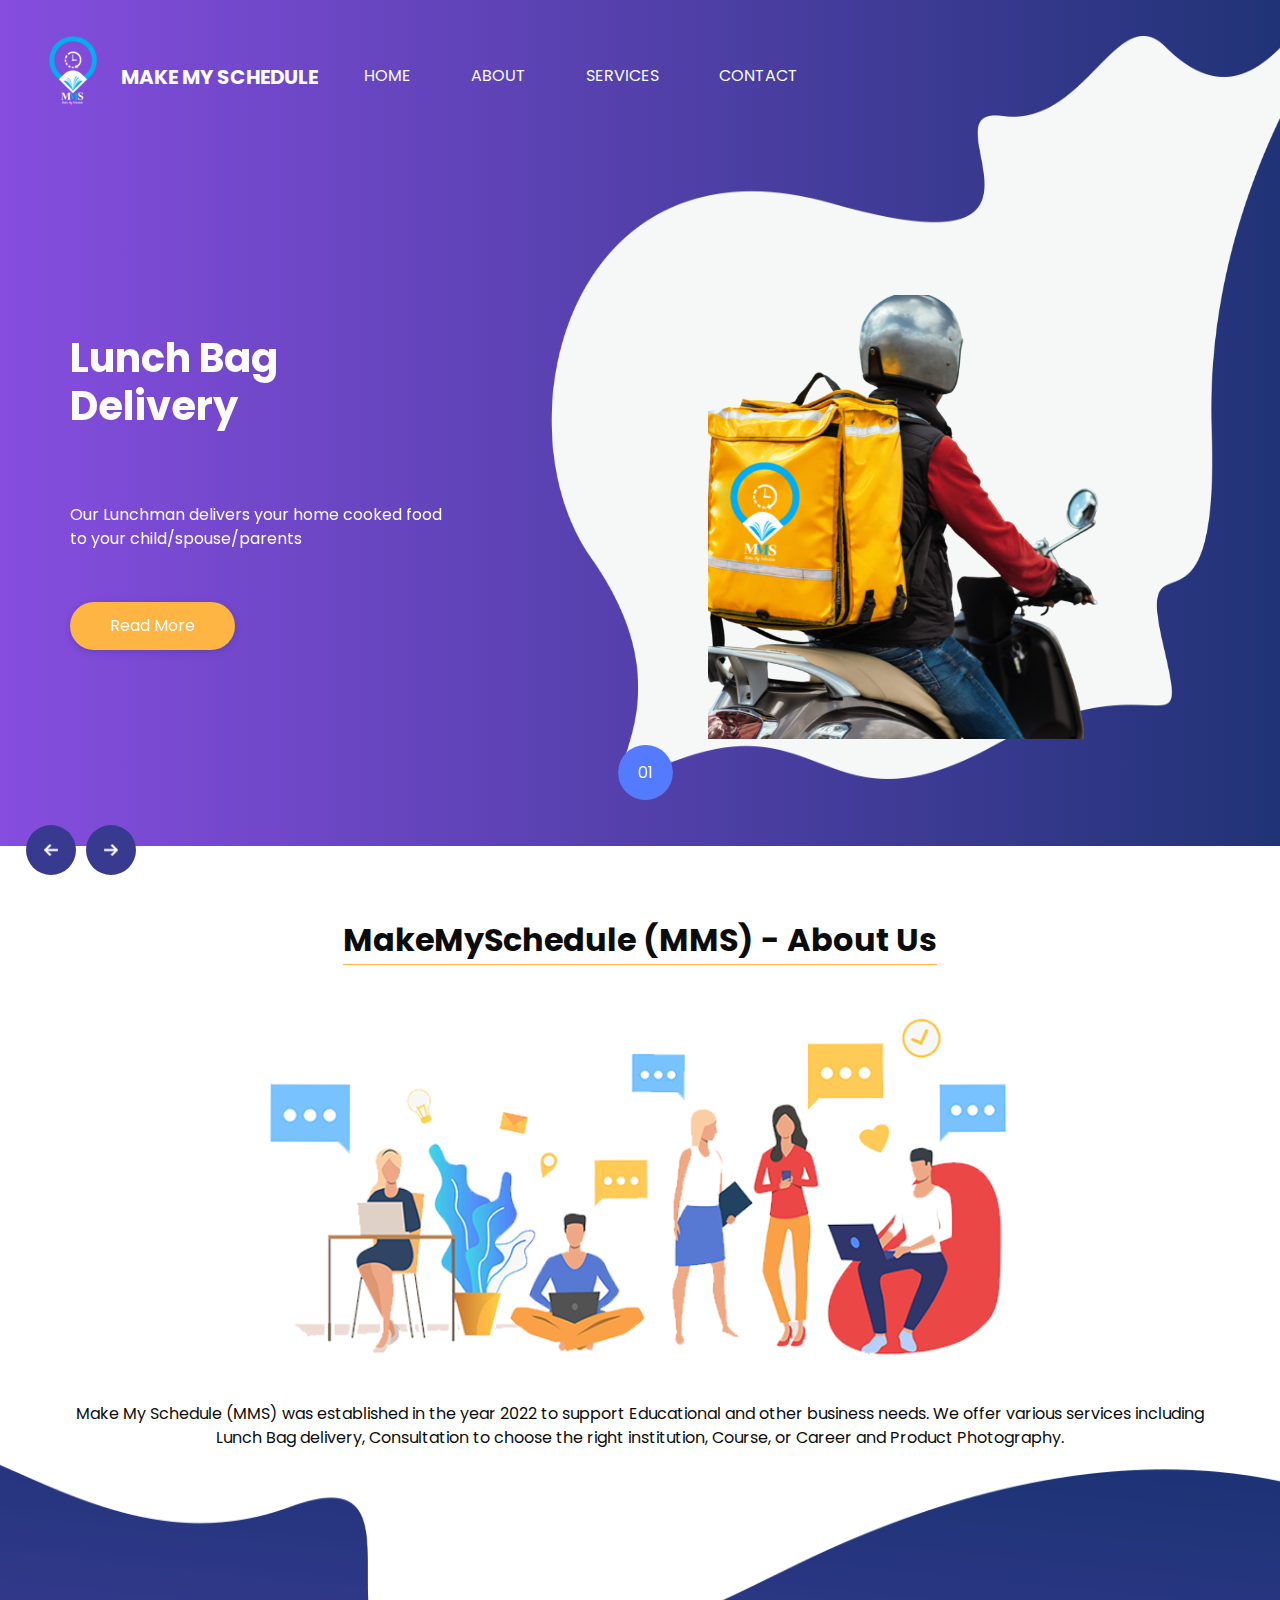
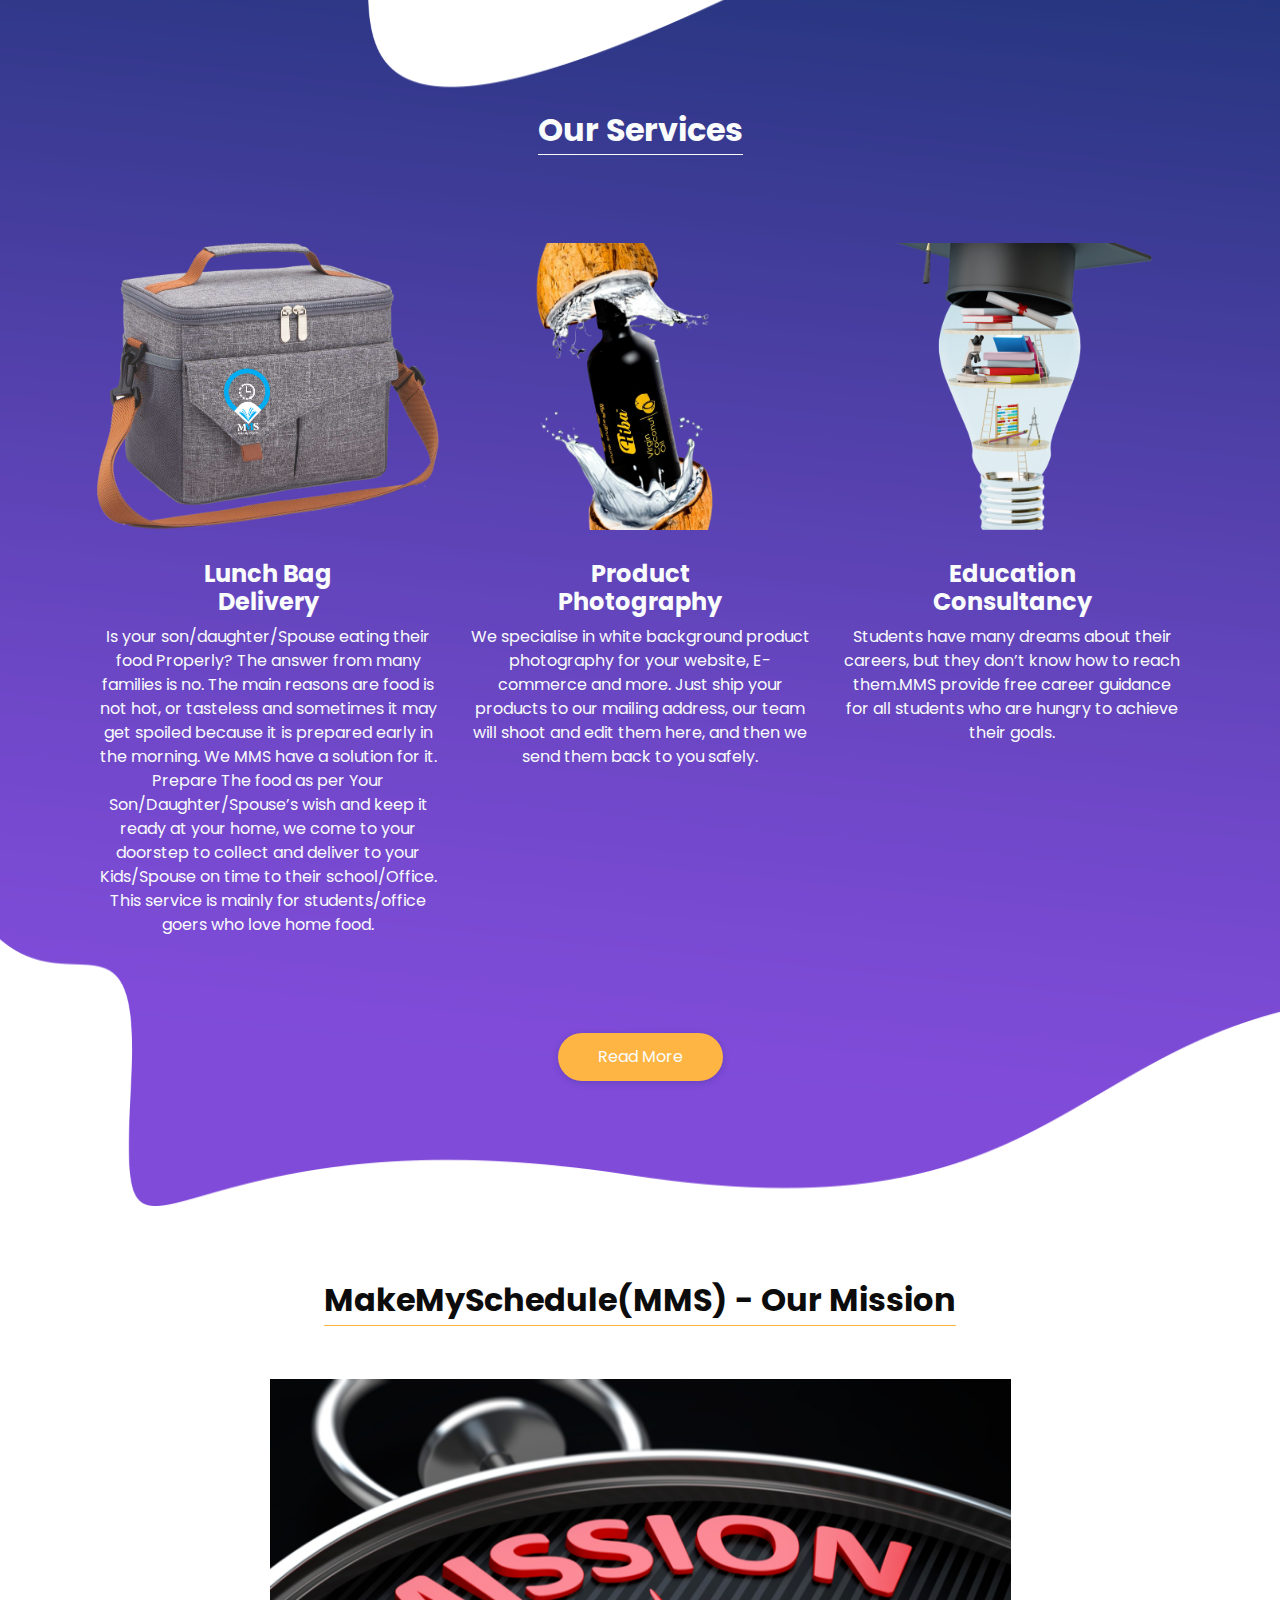
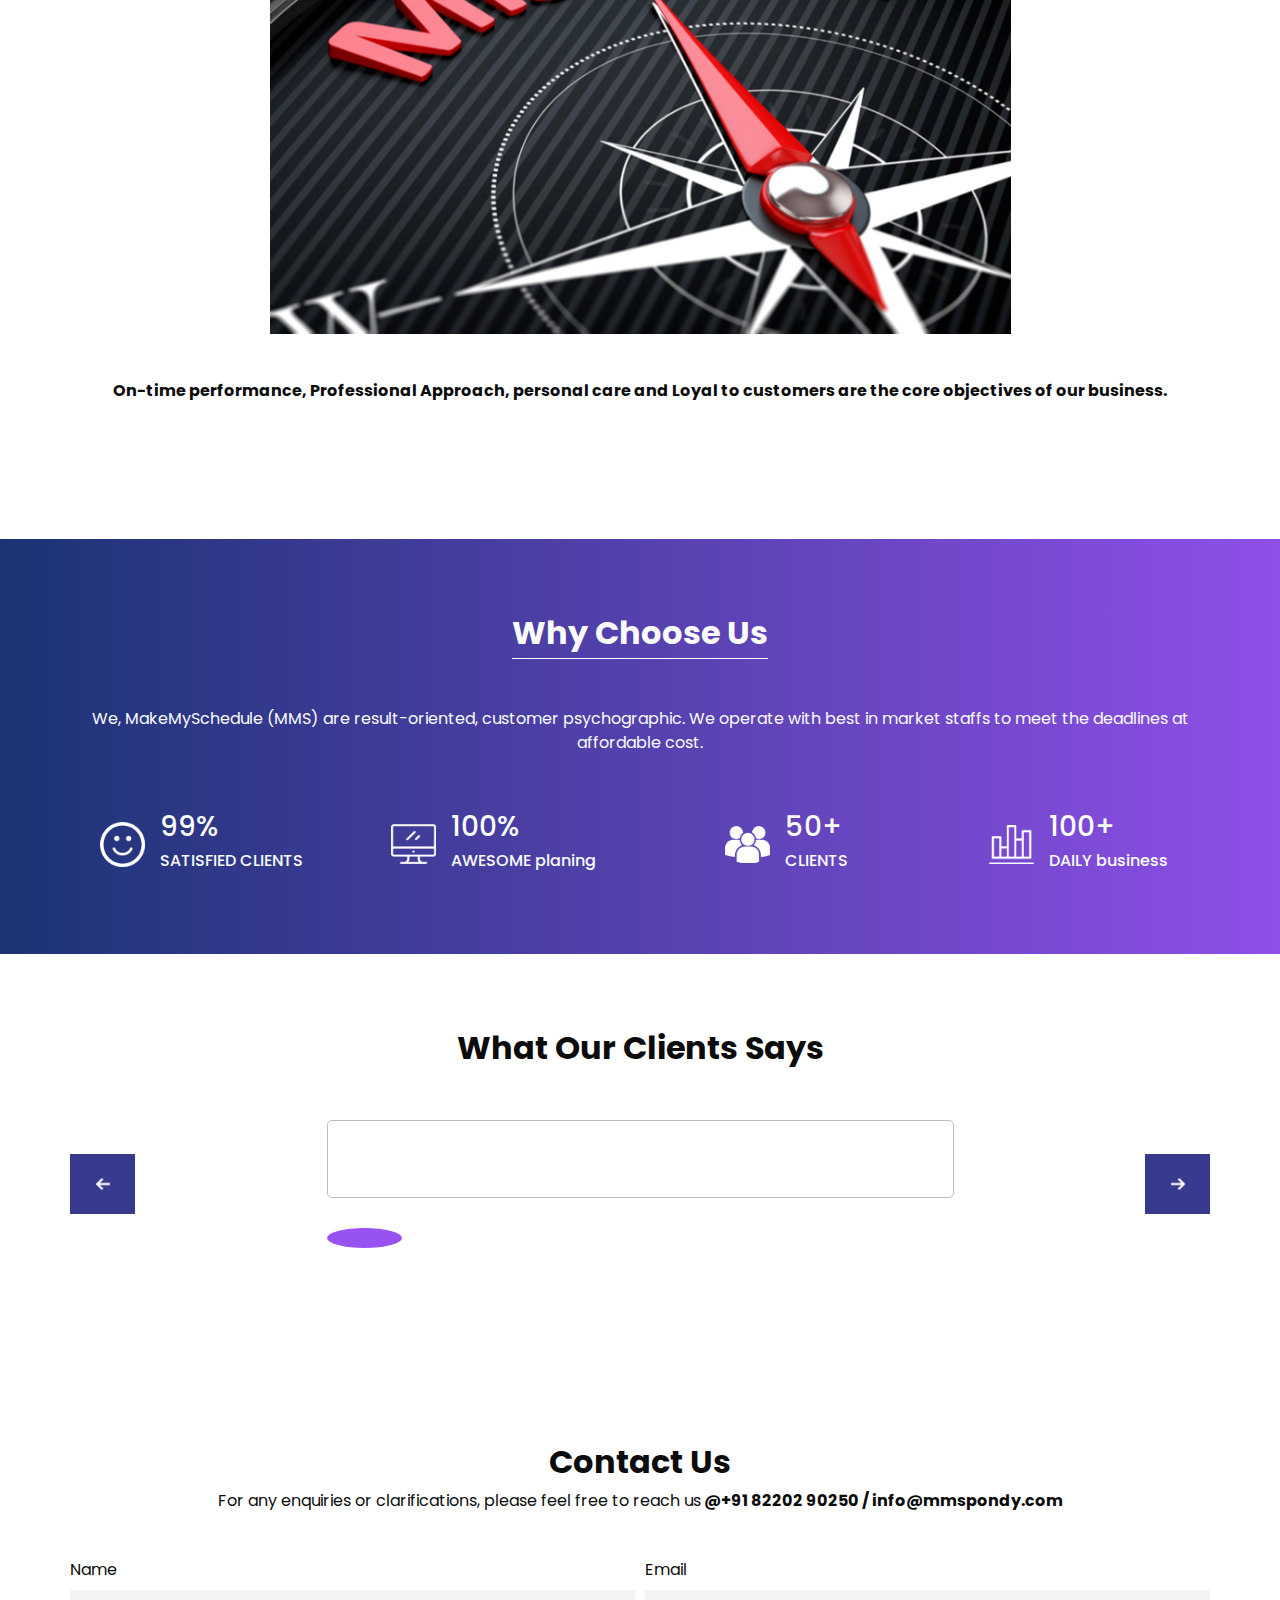
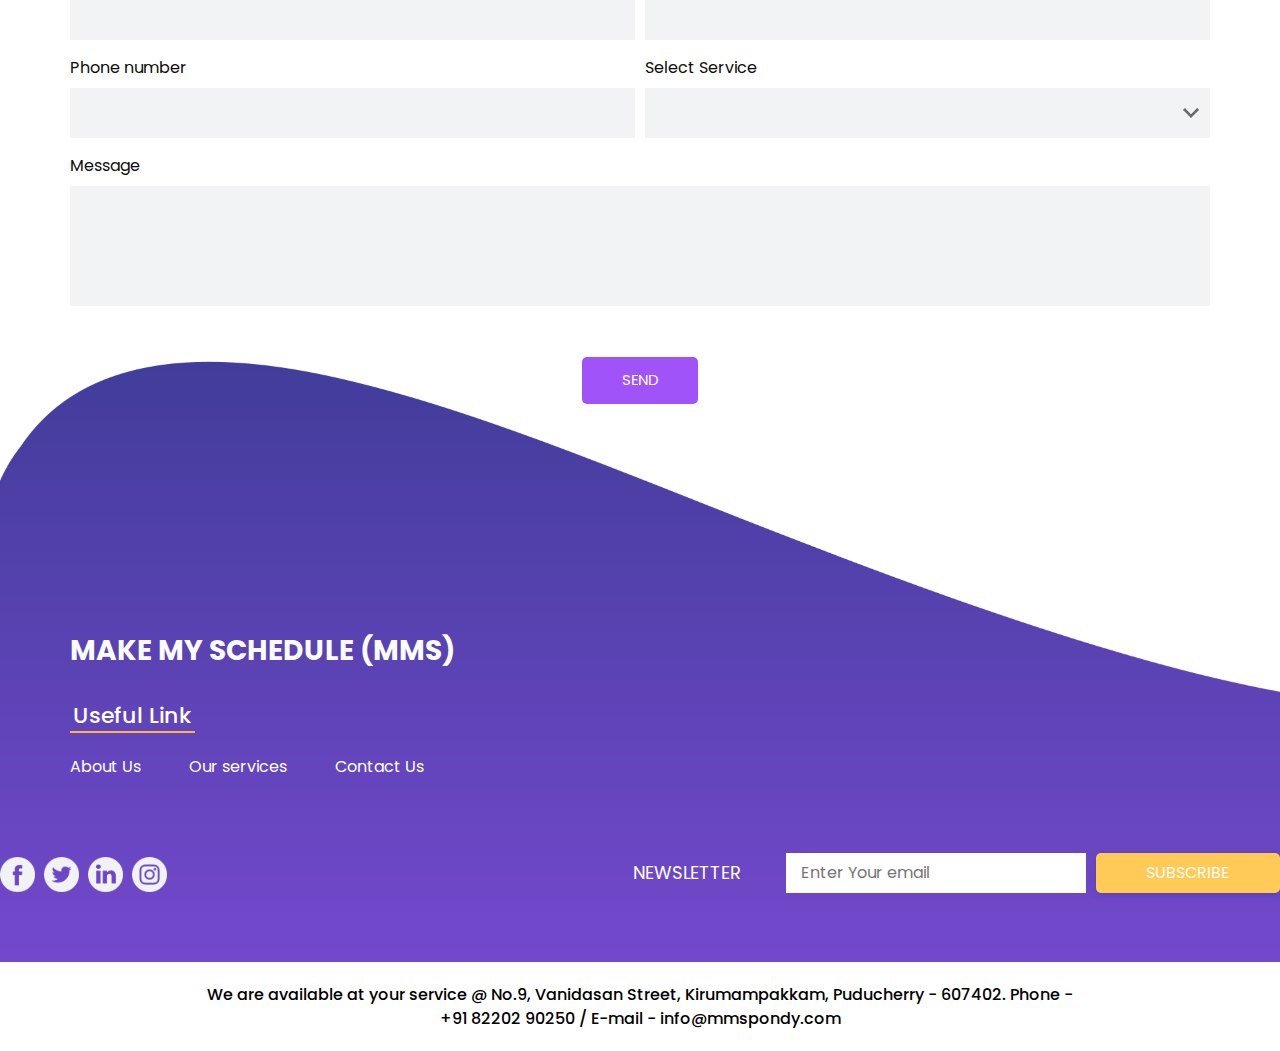
==== commit 107879ab: "new code push" ====
--- a/index.html
+++ b/index.html
@@ -1,368 +1,613 @@
-<!DOCTYPE html>
-<html lang="en">
-  <head>
-    <!-- Meta Tag -->
-    <meta charset="UTF-8" />
-    <meta name="viewport" content="width=device-width, initial-scale=1.0" />
-    <meta http-equiv="X-UA-Compatible" content="IE=edge" />
-
-    <!-- SEO -->
-    <meta name="description" content="150 words" />
-    <meta name="author" content="uipasta" />
-    <meta name="url" content="http://www.yourdomainname.com" />
-    <meta name="copyright" content="company name" />
-    <meta name="robots" content="index,follow" />
-
-    <title>Make My Schedule - Coming Soon</title>
-
-    <!-- Favicon -->
-    <link rel="shortcut icon" href="images/favicon/favicon.png" />
-    <link
-      rel="apple-touch-icon"
-      sizes="144x144"
-      type="image/x-icon"
-      href="images/favicon/apple-touch-icon.png"
-    />
-
-    <!-- All CSS Plugins -->
-    <link rel="stylesheet" type="text/css" href="css/plugin.css" />
-
-    <!-- Main CSS Stylesheet -->
-    <link rel="stylesheet" type="text/css" href="css/style.css" />
-
-    <!-- Google Web Fonts  -->
-    <link
-      rel="stylesheet"
-      href="https://fonts.googleapis.com/css?family=Poppins:400,300,500,600,700"
-    />
-
-    <!-- HTML5 shiv and Respond.js support IE8 or Older for HTML5 elements and media queries -->
-    <!--[if lt IE 9]>
-      <script src="https://oss.maxcdn.com/html5shiv/3.7.3/html5shiv.min.js"></script>
-      <script src="https://oss.maxcdn.com/respond/1.4.2/respond.min.js"></script>
-    <![endif]-->
-  </head>
-
-  <body>
-    <!-- Preloader Start -->
-    <div class="preloader">
-      <i class="icon-clock fa-spin"></i>
-    </div>
-    <!-- Preloader End -->
-
-    <!-- Home Section Start -->
-    <section class="home-section-background padding-bottom-0">
-      <div class="container">
-        <!-- Logo Start -->
-        <div class="text-center">
-          <img src="images/logo/logo.png" alt="Wesoon" />
-        </div>
-        <!-- Logo End -->
-
-        <div class="row">
-          <div class="col-md-12">
-            <!-- Home Section Heading Start -->
-            <div class="header-section margin-top-40 margin-bottom-40">
-              <h1>We Are Launching Soon</h1>
-              <p>We Are Busy on Working Something Awesome.</p>
-              <!-- <div class="text-center">
-                <a
-                  class="button button-style"
-                  data-toggle="modal"
-                  data-target="#subscribemodal"
-                  href="#"
-                  >Get Notify</a
-                >
-              </div> -->
-            </div>
-            <!-- Home Section Heading End -->
-
-            <!-- CountDown Timer Start -->
-            <div class="row">
-              <div class="countdown">
-                <div
-                  class="col-md-3 col-sm-6 col-xs-8 col-xs-offset-2 col-sm-offset-0"
-                >
-                  <div class="countdown-timer bg-color-1">
-                    <span class="days">08</span>
-                    <p class="days_ref">days</p>
-                  </div>
-                </div>
-
-                <div
-                  class="col-md-3 col-sm-6 col-xs-8 col-xs-offset-2 col-sm-offset-0"
-                >
-                  <div class="countdown-timer bg-color-4">
-                    <span class="hours">00</span>
-                    <p class="hours_ref">hours</p>
-                  </div>
-                </div>
-
-                <div
-                  class="col-md-3 col-sm-6 col-xs-8 col-xs-offset-2 col-sm-offset-0"
-                >
-                  <div class="countdown-timer bg-color-6">
-                    <span class="minutes">00</span>
-                    <p class="minutes_ref">minutes</p>
-                  </div>
-                </div>
-
-                <div
-                  class="col-md-3 col-sm-6 col-xs-8 col-xs-offset-2 col-sm-offset-0"
-                >
-                  <div class="countdown-timer bg-color-2">
-                    <span class="seconds">00</span>
-                    <p class="seconds_ref">seconds</p>
-                  </div>
-                </div>
-              </div>
-            </div>
-            <!-- CountDown Timer End -->
-          </div>
-        </div>
-      </div>
-    </section>
-    <!-- Home Section End -->
-
-    <!-- Subscribe Modal Start -->
-    <div
-      class="modal fade subscribe padding-top-120"
-      id="subscribemodal"
-      role="dialog"
-    >
-      <div class="modal-dialog">
-        <div class="modal-content pattern-bg">
-          <div class="modal-body">
-            <div class="row">
-              <div class="col-sm-12">
-                <div class="section-title">
-                  <button
-                    type="button"
-                    class="btn pull-right"
-                    data-dismiss="modal"
-                  >
-                    <i class="fa fa-close"></i>
-                  </button>
-                  <h2>Get <span class="section-title-style">Notify</span></h2>
-                  <i class="icon-paper-plane icon-style color-6"></i>
-
-                  <div class="margin-top-80">
-                    <form
-                      id="mc-form"
-                      method="post"
-                      action="Your Mailchimp URL"
-                    >
-                      <div class="subscribe-form">
-                        <input
-                          id="mc-email"
-                          type="email"
-                          placeholder="Email Address"
-                          class="text-input"
-                        />
-                        <button class="submit-btn" type="submit">Submit</button>
-                      </div>
-                      <label for="mc-email" class="mc-label"></label>
-                    </form>
-                  </div>
-                </div>
-              </div>
-            </div>
-          </div>
-        </div>
-      </div>
-    </div>
-    <!-- Subscribe Modal End -->
-
-    <!-- Our Story Video Start -->
-    <!-- <section class="our-story section-space-padding pattern-bg">
-      <div class="container">
-        <div class="row">
-          <div class="col-md-12">
-            <div class="text-center">
-              <a
-                class="video-popup"
-                href="https://www.youtube.com/watch?v=O2Bsw3lrhvs"
-                title="Our Story"
-                ><i class="icon-control-play"></i
-              ></a>
-            </div>
-          </div>
-        </div>
-      </div>
-    </section> -->
-    <!-- Our Story Video End -->
-
-    <!-- Detail Box Start -->
-    <section class="detail-section section-space-padding">
-      <div class="container">
-        <div class="row">
-          <!-- Owl Carousel Navigation Start -->
-          <!-- <div class="owl-navigation">
-            <a class="btn prev"><i class="fa fa-long-arrow-left"></i></a>
-            <a class="btn next"><i class="fa fa-long-arrow-right"></i></a>
-          </div> -->
-          <!-- Owl Carousel Navigation End -->
-        </div>
-
-        <div class="row">
-          <div class="col-md-12">
-            <!-- Detail Box Slider Start -->
-            <div id="detail-box-carousel" class="detail-box pattern-bg">
-              <!-- Carousel One (About Us and Statistics) Start -->
-              <div class="row">
-                <!-- About Us Start -->
-                <div class="col-md-8 col-sm-8 col-xs-12 col-sm-offset-2">
-                  <div class="section-title margin-top-50">
-                    <h2>
-                      About <span class="section-title-style">Make My Schedule</span>
-                    </h2>
-                    <i class="icon-organization icon-style color-1"></i>
-                    <p>
-                        Make My Schedule-established in the year 2022 to support Educational and other business needs. We offer various services like Lunch Bag delivery, Consultation to choose the right institution, course, or career and Product Photography.
-                        <br/><br/>
-                        <strong>Lunch Bag Delivery</strong> <br/><br/>
-                        
-                        Is your son/daughter/Spouse eating their food Properly? The answer from many families is no.
-                        The main reasons are food is not hot, or tasteless and sometimes it may get spoiled because it is prepared early in the morning.
-                        We MMS have a solution for it. Prepare The food as per Your Son/Daughter/Spouse’s wish and keep it ready at your home, we come to your doorstep to collect it and deliver it to your Kids/Spouse on time to their school/Office. This service is mainly for students/office goers who love home food.
-                        
-                        <br/><br/><strong>Education Consultancy</strong>
-                        
-                        <br/><br/>Students have many dreams about their careers, but they don’t know how to reach them.MMS provide free career guidance for all students who are hungry to achieve their goals.
-                        
-                        <br/><br/><strong>Product Photography</strong>
-                        
-                        <br/><br/>We specialise in white background product photography for your website, E-commerce and more. Just ship your products to our mailing address, our team will shoot and edit them here, and then we send them back to you safely.
-                        
-                        <br/><br/><strong>Our Mission</strong>
-                        <br/><br/>On-time performance, Professional Approach, personal care and Loyal to customers are the core objectives of our business.
-                        
-                        <br/><br/><strong>Vision</strong> 
-                        <br/><br/>To create a place where customers trust the services offered by MMS and refer others to experience them.
-                    </p>
-                  </div>
-                </div>
-                <!-- About Us End -->
-
-                <!-- Statistics Start -->
-                <!-- <div class="col-md-8 col-sm-8 col-xs-12 col-sm-offset-2">
-                  <div class="section-title margin-top-50 margin-bottom-50">
-                    <h2>Some <span class="section-title-style">Facts</span></h2>
-                    <i class="icon-emotsmile icon-style color-3"></i>
-
-                    <div class="row">
-                      <div class="col-sm-6">
-                        <div class="statistics bg-color-1">
-                          <div class="statistics-icon">
-                            <i class="icon-mustache"></i>
-                          </div>
-                          <div class="statistics-content">
-                            <h3><span class="statistics-count">2025</span></h3>
-                            <span>Projects Done</span>
-                          </div>
-                        </div>
-                      </div>
-
-                      <div class="col-sm-6">
-                        <div class="statistics bg-color-6">
-                          <div class="statistics-icon">
-                            <i class="icon-emotsmile"></i>
-                          </div>
-                          <div class="statistics-content">
-                            <h3><span class="statistics-count">1200</span></h3>
-                            <span>Happy Clients</span>
-                          </div>
-                        </div>
-                      </div>
-
-                      <div class="col-sm-6">
-                        <div class="statistics bg-color-4">
-                          <div class="statistics-icon">
-                            <i class="icon-hourglass"></i>
-                          </div>
-                          <div class="statistics-content">
-                            <h3><span class="statistics-count">8000</span></h3>
-                            <span>Hours of Work</span>
-                          </div>
-                        </div>
-                      </div>
-
-                      <div class="col-sm-6">
-                        <div class="statistics bg-color-5">
-                          <div class="statistics-icon">
-                            <i class="icon-cup"></i>
-                          </div>
-                          <div class="statistics-content">
-                            <h3><span class="statistics-count">4000</span></h3>
-                            <span>Cup of Coffee</span>
-                          </div>
-                        </div>
-                      </div>
-                    </div>
-                  </div>
-                </div> -->
-                <!-- Statistics End -->
-              </div>
-              <!-- Carousel One (About Us and Statistics) End -->
-
-              <!-- Carousel Two (Services) Start -->
-               
-              <!-- Carousel Four (Contact Us) End -->
-            </div>
-            <!-- Detail Box Slider End -->
-          </div>
-        </div>
-      </div>
-    </section>
-    <!-- Detail Box End -->
-
-    <!-- Footer Start -->
-    <!-- <footer class="footer-section">
-      <div class="row margin-0">
-        <div class="col-md-8 column-one">
-          <ul class="social-icon">
-            <li>
-              <a href="#" target="_blank"
-                ><i class="icon-social-facebook"></i
-              ></a>
-            </li>
-            <li>
-              <a href="#" target="_blank"
-                ><i class="icon-social-twitter"></i
-              ></a>
-            </li>
-            <li>
-              <a href="#" target="_blank"><i class="icon-social-google"></i></a>
-            </li>
-            <li>
-              <a href="#" target="_blank"
-                ><i class="icon-social-instagram"></i
-              ></a>
-            </li>
-          </ul>
-        </div>
-
-        <div class="col-md-4 second uipasta-credit pattern-bg column-two">
-          <p>
-            Design By
-            <a href="https://www.uipasta.com" target="_blank" title="UiPasta"
-              >UiPasta</a
-            >
-          </p>
-        </div>
-      </div>
-    </footer> -->
-    <!-- Footer End -->
-
-    <!-- Back to Top Start -->
-    <a href="#" class="scroll-to-top"><i class="fa fa-long-arrow-up"></i></a>
-    <!-- Back to Top End -->
-
-    <!-- All Javascript Plugins  -->
-    <script type="text/javascript" src="js/jquery.min.js"></script>
-    <script type="text/javascript" src="js/plugin.js"></script>
-
-    <!-- Main Javascript File  -->
-    <script type="text/javascript" src="js/scripts.js"></script>
-  </body>
-</html>
+<!DOCTYPE html><html><head><meta charset="utf-8"/>
+
+  
+  <meta http-equiv="X-UA-Compatible" content="IE=edge"/>
+  <!-- Mobile Metas -->
+  <meta name="viewport" content="width=device-width, initial-scale=1, shrink-to-fit=no"/>
+  <!-- Site Metas -->
+  <meta name="keywords" content=""/>
+  <meta name="description" content=""/>
+  <meta name="author" content=""/>
+<link rel="icon" type="image/png" href="images/logo.png"/>
+  <title>MakeMySchedule (MMS)</title>
+
+  <!-- slider stylesheet -->
+  <link rel="stylesheet" type="text/css" href="https://cdnjs.cloudflare.com/ajax/libs/OwlCarousel2/2.1.3/assets/owl.carousel.min.css"/>
+
+  <!-- bootstrap core css -->
+  <link rel="stylesheet" type="text/css" href="css/bootstrap.css"/>
+
+  <!-- fonts style -->
+  <link href="https://fonts.googleapis.com/css?family=Dosis:400,500|Poppins:400,700&amp;display=swap" rel="stylesheet"/>
+  <!-- Custom styles for this template -->
+  <link href="css/style.css" rel="stylesheet"/>
+  <!-- responsive style -->
+  <link href="css/responsive.css" rel="stylesheet"/>
+</head>
+
+<body>
+  <div class="hero_area">
+    <!-- header section strats -->
+    <header class="header_section">
+      <div class="container-fluid">
+        <div class="row">
+          <div class="col-lg-8">
+            <nav class="navbar navbar-expand-lg custom_nav-container ">
+              <a class="navbar-brand" href="index.html">
+                <span>
+                  <img src="images/logo.png"/>Make My Schedule
+                </span>
+              </a>
+              <button class="navbar-toggler" type="button" data-toggle="collapse" data-target="#navbarSupportedContent" aria-controls="navbarSupportedContent" aria-expanded="false" aria-label="Toggle navigation">
+                <span class="navbar-toggler-icon"></span>
+              </button>
+
+              <div class="collapse navbar-collapse" id="navbarSupportedContent">
+                <div class="d-flex  flex-column flex-lg-row align-items-center">
+                  <ul class="navbar-nav  ">
+                    <li class="nav-item active">
+                      <a class="nav-link" href="index.html">Home <span class="sr-only">(current)</span></a>
+                    </li>
+                    <li class="nav-item">
+                      <a class="nav-link" href="about.html">About </a>
+                    </li>
+                    <li class="nav-item">
+                      <a class="nav-link" href="service.html">Services </a>
+                    </li>
+                    <li class="nav-item">
+                      <a class="nav-link" href="contact.html">Contact</a>
+                    </li>
+                    <!--<li class="nav-item">
+                      <a class="nav-link" href="#"> Login</a>
+                    </li>-->
+                  </ul>
+                <!--  <form class="form-inline my-2 my-lg-0 ml-0 ml-lg-4 mb-3 mb-lg-0">
+                    <button class="btn  my-2 my-sm-0 nav_search-btn" type="submit"></button>
+                  </form>-->
+                </div>
+              </div>
+            </nav>
+          </div>
+        </div>
+      </div>
+    </header>
+    <!-- end header section -->
+    <!-- slider section -->
+    <section class=" slider_section ">
+      <div id="carouselExampleIndicators" class="carousel slide" data-ride="carousel">
+        <ol class="carousel-indicators">
+          <li data-target="#carouselExampleIndicators" data-slide-to="0" class="active">01</li>
+          <li data-target="#carouselExampleIndicators" data-slide-to="1">02</li>
+          <li data-target="#carouselExampleIndicators" data-slide-to="2">03</li>
+        </ol>
+        <div class="carousel-inner">
+          <div class="carousel-item active">
+            <div class="container">
+              <div class="row">
+                <div class="col-lg-5 col-md-6">
+                  <div class="slider_detail-box">
+                    <h1>
+                      Lunch Bag <br/>Delivery  <br/>
+                       <br/>
+                      
+                    </h1>
+                    <p>
+                      Our Lunchman delivers your home cooked food<br> to your child/spouse/parents
+                    </p>
+                    <div class="btn-box">
+                      <a href="service.html" class="btn-1">
+                        Read More
+                      </a>
+                    </div>
+                  </div>
+                </div>
+                <div class="col-md-6">
+                  <div class="slider_img-box">
+                    <img src="images/delivery.png" alt=""/>
+                  </div>
+                </div>
+              </div>
+            </div>
+          </div>
+          <div class="carousel-item">
+            <div class="container">
+              <div class="row">
+                <div class="col-lg-5 col-md-6">
+                  <div class="slider_detail-box">
+                    <h1>
+                      Education Consultancy<br/>
+                       <br/>
+                      
+                    </h1>
+                    <p>
+                      Free career guidance for the students
+                    </p>
+                    <div class="btn-box">
+                      <a href="service.html" class="btn-1">
+                        Read More
+                      </a>
+                    </div>
+                  </div>
+                </div>
+                <div class="col-md-6">
+                  <div class="slider_img-box">
+                    <img src="images/consulting.png" alt=""/>
+                  </div>
+                </div>
+              </div>
+            </div>
+          </div>
+          <div class="carousel-item">
+            <div class="container">
+              <div class="row">
+                <div class="col-lg-5 col-md-6">
+                  <div class="slider_detail-box">
+                    <h1>
+                      Product <br/>Photography <br/>
+                       <br/>
+                      
+                    </h1>
+                    <p>
+                      Product photography for your website, E-commerce <br>and more...
+                    </p>
+                    <div class="btn-box">
+                      <a href="service.html" class="btn-1">
+                        Read More
+                      </a>
+                    </div>
+                  </div>
+                </div>
+                <div class="col-md-6">
+                  <div class="slider_img-box">
+                    <img src="images/product.png" alt="" />
+                  </div>
+                </div>
+              </div>
+            </div>
+          </div>
+        </div>
+        <div class="carousel_btn-container">
+          <a class="carousel-control-prev" href="#carouselExampleIndicators" role="button" data-slide="prev">
+            <span class="sr-only">Previous</span>
+          </a>
+          <a class="carousel-control-next" href="#carouselExampleIndicators" role="button" data-slide="next">
+            <span class="sr-only">Next</span>
+          </a>
+        </div>
+      </div>
+    </section>
+    <!-- end slider section -->
+  </div>
+
+  <!-- welcome section -->
+  <section class="welcome_section layout_padding">
+    <div class="container">
+      <div class="custom_heading-container">
+        <h2>
+          MakeMySchedule (MMS) - About Us
+        </h2>
+      </div>
+      <div class="layout_padding2">
+        <div class="img-box">
+          <img src="images/welcome.png" alt=""/>
+        </div>
+        <div class="detail-box">
+          <p>
+            Make My Schedule (MMS) was established in the year 2022 to support Educational and other business needs. 
+			We offer various services including Lunch Bag delivery, Consultation to choose the right institution, Course, or Career and Product Photography.
+          </p>
+         <!--  <div>
+            <a href="">
+              Read More
+            </a>
+          </div>-->
+        </div>
+      </div>
+
+    </div>
+  </section>
+  <!-- end welcome section -->
+
+  <!-- service section -->
+
+  <section class="service_section">
+    <div class="container">
+      <div class="custom_heading-container">
+        <h2>
+          Our Services
+        </h2>
+      </div>
+      <div class="service_container layout_padding2">
+        <div class="service_box">
+          <div class="img-box">
+            <img src="images/lunch.png" alt=""/>
+          </div>
+          <div class="detail-box">
+            <h4>
+              Lunch Bag <br/>
+              Delivery
+            </h4>
+            <p>
+              Is your son/daughter/Spouse eating their food Properly? The answer from many families is no.
+The main reasons are food is not hot, or tasteless and sometimes it may get spoiled because it is prepared early in the morning.
+We MMS have a solution for it. Prepare The food as per Your Son/Daughter/Spouse’s wish and keep it ready at your home, we come to your doorstep to collect and deliver to your Kids/Spouse on time to their school/Office. This service is mainly for students/office goers who love home food.
+            </p>
+          </div>
+        </div>
+        <div class="service_box">
+          <div class="img-box">
+            <img src="images/s-2.png" alt=""/>
+          </div>
+          <div class="detail-box">
+            <h4>
+              Product <br/>
+              Photography
+            </h4>
+            <p>
+              We specialise in white background product photography for your website, E-commerce and more. Just ship your products to our mailing address, our team will shoot and edit them here, and then we send them back to you safely.
+            </p>
+          </div>
+        </div>
+        <div class="service_box">
+          <div class="img-box">
+            <img src="images/s-3.png" alt=""/>
+          </div>
+          <div class="detail-box">
+            <h4>
+              Education <br/>
+              Consultancy
+            </h4>
+            <p>
+              Students have many dreams about their careers, but they don’t know how to reach them.MMS provide free career guidance for all students who are hungry to achieve their goals.
+            </p>
+          </div>
+        </div>
+      </div>
+      <div>
+        <a href="service.html">
+          Read More
+        </a>
+      </div>
+    </div>
+  </section>
+
+  <!-- end service section -->
+  <!--problem section -->
+  <section class="problem_section layout_padding">
+    <div class="container">
+      <div class="custom_heading-container">
+        <h2>
+          MakeMySchedule(MMS) - Our Mission
+        </h2>
+      </div>
+      <div class="layout_padding2">
+        <div class="img-box">
+          <img src="images/problem.png" alt=""/>
+        </div>
+        <div class="detail-box">
+          <p>
+           <b> On-time performance, Professional Approach, personal care and Loyal to customers are the core objectives of our business. </b>
+          </p>
+          
+        </div>
+      </div>
+
+      </div>
+    </div>
+  </section>
+  <!-- end problem section -->
+  <!-- why section -->
+
+  <section class="why_section layout_padding">
+    <div class="container">
+      <div class="custom_heading-container">
+        <h2>
+          Why Choose Us
+        </h2>
+      </div>
+      <div class="content-container">
+        <p>
+          We, MakeMySchedule (MMS) are result-oriented, customer psychographic. We operate with best in market staffs to meet the deadlines at affordable cost. 
+        </p>
+        <div class="row">
+          <div class="col-md-3 col-sm-6">
+            <div class="img-box">
+              <img src="images/smiley.png" alt=""/>
+            </div>
+            <div class="detail-box">
+              <h3>
+                99%
+              </h3>
+              <h6>
+                SATISFIED CLIENTS
+              </h6>
+            </div>
+          </div>
+          <div class="col-md-3 col-sm-6">
+            <div class="img-box">
+              <img src="images/monitor.png" alt=""/>
+            </div>
+            <div class="detail-box">
+              <h3>
+                100%
+              </h3>
+              <h6>
+                AWESOME planing
+              </h6>
+            </div>
+          </div>
+          <div class="col-md-3 col-sm-6">
+            <div class="img-box">
+              <img src="images/multiple-users-silhouette.png" alt=""/>
+            </div>
+            <div class="detail-box">
+              <h3>
+                50+
+              </h3>
+              <h6>
+                CLIENTS
+              </h6>
+            </div>
+          </div>
+          <div class="col-md-3 col-sm-6">
+            <div class="img-box">
+              <img src="images/bar-chart.png" alt=""/>
+            </div>
+            <div class="detail-box">
+              <h3>
+                100+
+              </h3>
+              <h6>
+                DAILY business
+              </h6>
+            </div>
+          </div>
+        </div>
+      </div>
+    </div>
+  </section>
+
+
+  <!-- end why section -->
+
+  <!-- client section -->
+  <section class="client_section layout_padding">
+    <div class="container">
+      <h2>
+        What Our Clients Says
+      </h2>
+      <div id="carouselExampleControls" class="carousel slide" data-ride="carousel">
+        <div class="carousel-inner">
+          <div class="carousel-item active">
+            <div class="client_container layout_padding2">
+              <div class="client_text">
+                <p>
+                  
+                </p>
+              </div>
+              <div class="detail-box">
+                <div class="img-box">
+                  <!--<img src="images/client.png" alt=""/>-->
+                </div>
+                <div class="name">
+                  <h5>
+                    
+                  </h5>
+                  <p>
+                    
+                  </p>
+                </div>
+              </div>
+            </div>
+          </div>
+          <div class="carousel-item">
+            <div class="client_container layout_padding2">
+              <div class="client_text">
+                <p>
+                  
+                </p>
+              </div>
+              <div class="detail-box">
+                <div class="img-box">
+                 <!--<img src="images/client.png" alt=""/>-->
+                </div>
+                <div class="name">
+                  <h5>
+                    
+                  </h5>
+                  <p>
+                    
+                  </p>
+                </div>
+              </div>
+            </div>
+          </div>
+          <div class="carousel-item">
+            <div class="client_container layout_padding2">
+              <div class="client_text">
+                <p>
+                  
+                </p>
+              </div>
+              <div class="detail-box">
+                <div class="img-box">
+                  <!--<img src="images/client.png" alt=""/>-->
+                </div>
+                <div class="name">
+                  <h5>
+                    
+                  </h5>
+                  <p>
+                    
+                  </p>
+                </div>
+              </div>
+            </div>
+          </div>
+        </div>
+        <a class="carousel-control-prev" href="#carouselExampleControls" role="button" data-slide="prev">
+          <span class="sr-only">Previous</span>
+        </a>
+        <a class="carousel-control-next" href="#carouselExampleControls" role="button" data-slide="next">
+          <span class="sr-only">Next</span>
+        </a>
+      </div>
+
+    </div>
+  </section>
+  <!-- end client section -->
+  <!-- contact section -->
+  <section class="contact_section layout_padding">
+    <div class="container contact_heading">
+      <h2>
+        Contact Us
+      </h2>
+      <p>
+        For any enquiries or clarifications, please feel free to reach us<b> @+91 82202 90250 / info@mmspondy.com</b>
+      </p>
+    </div>
+    <div class="container">
+      <form>
+        <div class="form-row">
+          <div class="form-group col-md-6">
+            <label for="inputName4">Name</label>
+            <input type="text" class="form-control" id="inputName4"/>
+          </div>
+          <div class="form-group col-md-6">
+            <label for="inputEmail4">Email</label>
+            <input type="email" class="form-control" id="inputEmail4"/>
+          </div>
+
+        </div>
+        <div class="form-row">
+          <div class="form-group col-md-6">
+            <label for="inputNumber4">Phone number</label>
+            <input type="tel" class="form-control" id="inputNumber4"/>
+          </div>
+          <div class="form-group col-md-6">
+            <label for="inputState">Select Service</label>
+            <select id="inputState" class="form-control">
+              <option selected=""></option>
+              <option>Lunch Bag Delivery</option>
+			  <option>Educational Consultancy</option>
+			  <option>Product Photography</option>
+            </select>
+          </div>
+
+        </div>
+        <div class="form-group">
+          <label for="inputMessage">Message</label>
+          <input type="text" class="form-control" id="inputMessage" placeholder=""/>
+        </div>
+    </div>
+
+    <div class="d-flex justify-content-center">
+      <button type="submit" class="">Send</button>
+    </div>
+    </form>
+    
+  </section>
+
+
+  <!-- end contact section -->
+  <div class="footer_bg">
+    <!-- info section -->
+    <section class="info_section layout_padding2-bottom">
+      <div class="container">
+        <h3 class="">
+          Make My Schedule (MMS)
+        </h3>
+      </div>
+      <div class="container info_content">
+
+        <div>
+          <div class="row">
+            <div class="col-md-6 col-lg-4">
+              <div class="d-flex">
+                <h5>
+                  Useful Link
+                </h5>
+              </div>
+              <div class="d-flex ">
+                <ul>
+                  <li>
+                    <a href="index.html">
+                      About Us
+                    </a>
+                  </li>
+                  
+              
+                </ul>
+                <ul class="ml-3 ml-md-5">
+                 <li>
+                    <a href="service.html">
+                      Our services
+                    </a>
+                  </li>
+                  
+                </ul>
+				   <ul class="ml-3 ml-md-5">
+                 <li>
+                    <a href="contact.html">
+                      Contact Us
+                    </a>
+                  </li>
+                  
+                </ul>
+              </div>
+            </div>
+           
+            </div>
+            
+          </div>
+        </div>
+        <div class="d-flex flex-column flex-lg-row justify-content-between align-items-center align-items-lg-baseline">
+          <div class="social-box">
+            <a href="">
+              <img src="images/fb.png" alt=""/>
+            </a>
+
+            <a href="">
+              <img src="images/twitter.png" alt=""/>
+            </a>
+            <a href="">
+              <img src="images/linkedin1.png" alt=""/>
+            </a>
+            <a href="">
+              <img src="images/instagram1.png" alt=""/>
+            </a>
+          </div>
+          <div class="form_container mt-5">
+            <form action="">
+              <label for="subscribeMail">
+                Newsletter
+              </label>
+              <input type="email" placeholder="Enter Your email" id="subscribeMail"/>
+              <button type="submit">
+                Subscribe
+              </button>
+            </form>
+          </div>
+        </div>
+      </div>
+
+    </section>
+
+    <!-- end info_section -->
+
+    <!-- footer section -->
+    <section class="container-fluid footer_section">
+      <p>
+       <font color="black"> We are available at your service @ No.9, Vanidasan Street, Kirumampakkam, Puducherry - 607402. Phone - +91 82202 90250 / E-mail - info@mmspondy.com</font>
+      </p>
+    </section>
+    <!-- footer section -->
+  </div>
+
+
+  <script type="text/javascript" src="js/jquery-3.4.1.min.js"></script>
+  <script type="text/javascript" src="js/bootstrap.js"></script>
+
+
+
+</body></html>--- a/css/style.css
+++ b/css/style.css
@@ -1,1403 +1,738 @@
-/*
-   
-    Template Name : Wesoon - Creative Coming Soon
-    Author : UiPasta Team
-    Website : https://www.uipasta.com/
-    Support : https://www.uipasta.com/contact-us/
-	
-	
-*/
-
-
-
-/*
-   
-   Table Of Content
-   
-   1. Global Style
-   2. Preloader
-   3. Home Section with CountDown Timer
-   4. Subscribe Form
-   5. Our Story Video
-   6. Detail Box ( Slider by Owl Carousel )
-   7. Statistics
-   8. Services
-   9. Our Team
-  10. Contact Us
-  11. Google Map Pointer Icon Bounce Animation
-  12. Social Icons
-  13. Footer
-  14. Scroll To Top
-  15. Responsive
-  16. Useful Classes ( Such as : Margin, Padding, colors  "This classes will be helpful for you during designing/development time.")
-  17. UiPasta Credit
- 
-
-*/
-
-
-
-/* Global Style */
-
-body {
-    font-size: 12px;
-    font-weight: 400;
-    line-height: 24px;
-    letter-spacing: 1px;
-    height: 100%;
-    font-family: 'Poppins', sans-serif;
-}
-
-html,
-body {
-    height: 100%
-}
-
-::selection {
-    background-color: #ffa500;
-    color: #ffffff;
-}
-
-::-moz-selection {
-    background-color: #ffa500;
-    color: #ffffff;
-}
-
-h1,
-h2,
-h3,
-h4,
-h5,
-h6 {
-	font-family: 'Poppins', sans-serif;
-}
-
-a {
-    text-decoration: none;
-}
-
-img {
-    width: 100%;
-}
-
-a {
-    color: #4c9cef;
-}
-
-a:hover,
-a:active,
-a:focus {
-    color: #ffa500;
-    text-decoration: none;
-	outline: none;
-}
-
-p {
-    line-height: 28px;
-}
-
-b {
-	font-weight: 600;
-}
-
-ul,
-li {
-    margin: 0;
-    padding: 0;
-}
-
-fieldset {
-    border: 0 none;
-    margin: 0 auto;
-    padding: 0;
-}
-
-.no-padding {
-    padding: 0
-}
-
-.section-space-padding {
-    padding: 150px 0px;
-}
-
-.section-title {
-    background-color: #ffffff;
-	padding: 50px;
-}
-
-.section-title h2 {
-	margin-bottom: 30px;
-	border-left: 4px solid #4c9cef;
-    margin-left: -15px;
-    padding-left: 10px;
-}
-
-.section-title-style {
-    color: #ffa500;
-    border-bottom: 5px solid #4c9cef;
-    border-bottom-right-radius: 100%;
-}
-
-.icon-style {
-	float: right;
-    margin-top: -78px;
-    font-size: 50px;
-}
-
-.pattern-bg {
-	background: url(../images/bg/pattern-bg.png);
-	background-repeat: repeat;
-}
-
-.grabbing {
-	cursor: url(../images/owl-carousel/grabbing.png) 8 8, move;
-}
-
-.btn {
-	color: #ffffff;
-	padding: 0px;
-	font-size: 25px;
-	width: 50px;
-    height: 50px;
-    background: #ffa500;
-    line-height: 50px;
-    border-radius: 100%;
-}
-
-.btn.focus, .btn:focus, .btn:hover {
-	color: #ffffff;
-}
-
-.btn.active, .btn:active {
-	box-shadow: none !important;
-	-webkit-box-shadow: none !important;
-}
-
-.button {
-	border: none;
-	font-family: inherit;
-	font-size: 15px;
-	color: #ffffff;
-	background: none;
-	cursor: pointer;
-	border-radius: 50px;
-	padding: 20px 65px;
-	letter-spacing: 1.5px;
-	display: inline-block;
-	margin: 15px 30px;
-	text-transform: uppercase;
-	letter-spacing: 1px;
-	font-weight: 700;
-	outline: none;
-	position: relative;
-}
-
-.button-style {
-  display: inline-block;
-  vertical-align: middle;
-  -webkit-transform: perspective(1px) translateZ(0);
-  transform: perspective(1px) translateZ(0);
-  box-shadow: 0 0 1px transparent;
-  position: relative;
-  background: #4c9cef;
-  -webkit-transition-property: color;
-  transition-property: color;
-  -webkit-transition-duration: 0.3s;
-  transition-duration: 0.3s;
-}
-
-.button-style:before {
-  content: "";
-  position: absolute;
-  z-index: -1;
-  top: 0;
-  left: 0;
-  right: 0;
-  bottom: 0;
-  background: #ffa500;
-  border-radius: 5px;
-  -webkit-transform: scale(1);
-  transform: scale(1);
-  -webkit-transition-property: transform;
-  transition-property: transform;
-  -webkit-transition-duration: 0.3s;
-  transition-duration: 0.3s;
-  -webkit-transition-timing-function: ease-out;
-  transition-timing-function: ease-out;
-}
-
-.button-style:hover, .button-style:focus, .button-style:active {
-  color: #ffffff;
-}
-
-.button-style:hover:before, .button-style:focus:before, .button-style:active:before {
-  -webkit-transform: scale(0);
-  transform: scale(0);
-}
-
-
-
-/* Preloader */
-
-.preloader {
-    background: #4c9cef;
-    bottom: 0;
-    left: 0;
-    position: fixed;
-    right: 0;
-    top: 0;
-    z-index: 99999;
-}
-
-.preloader i {
-    position: absolute;
-    top: 50%;
-    left: 50%;
-    margin: -26px 0 0 -26px;
-    font-size: 80px;
-    color: #ffffff;
-}
-
-
-
-/* Home Section with CountDown Timer */
-
-.home-section-background {
-	padding: 95px 0px;
-    background: url(../images/bg/bg.jpg);
-    background-size: cover;
-	background-attachment: fixed;
-}
-
-.home-section-background img {
-	width: auto !important;
-}
-
-.home-section-background h1 {
-	font-size: 60px;
-	color: #ffffff;
-	font-weight: 700;
-	text-transform: uppercase;
-	text-align: center;
-}
-
-.home-section-background p {
-	font-size: 15px;
-	color: #ffffff;
-	font-weight: 500;
-	text-align: center;
-}
-
-.countdown-timer {
-	display: block;
-    border: 2px solid #ffffff;
-	border-bottom: 1px;
-    text-align: center;
-    margin: 0 auto;
-    padding: 60px;
-    margin-top: 20px;
-    overflow: hidden;
-    border-top-left-radius: 50%;
-    border-top-right-radius: 50%;
-    background-color: #4c9cef;
-}
-
-.countdown-timer span {
-	font-size: 55px;
-    font-weight: 700;
-    color: #ffffff;
-    text-align: center;
-	margin-top: 40px;
-	display: inline-block;
-}
-
-.countdown-timer p {
-    font-size: 14px;
-    font-weight: 400;
-    color: #ffffff;
-    text-align: center;
-	text-transform: capitalize;
-    margin-top: 8px;
-    padding: 0;
-    margin: 0;
-}
-
-
-
-/* Subscribe Form */
-
-.subscribe .section-title {
-	background-color: transparent !important;
-}
-
-#mc-form {
-	text-align: center;
-}
-
-.mc-label {
-	font-weight: 400;
-}
-
-.subscribe-form {
-	margin-bottom: 15px;
-	position: relative;
-}
-
-.subscribe-form .text-input {
-	padding: 20px;
-	border-radius: 50px;
-	border: solid 1px #ffffff;
-	background: #4c9cef;
-	color: #ffffff;
-	width: 100%;
-	font-size: 15px;
-	outline: none;
-}
-
-.subscribe-form .text-input::-webkit-input-placeholder {
-	color: #ffffff;
-	opacity: 1;
-}
-
-.subscribe-form .text-input:-moz-placeholder {
-	color: #ffffff;
-	opacity: 1;
-}
-
-.subscribe-form .text-input::-moz-placeholder {
-	color: #ffffff;
-	opacity: 1;
-}
-
-.subscribe-form .text-input:-ms-input-placeholder {
-	color: #ffffff;
-	opacity: 1;
-}
-
-.subscribe-form .text-input:focus::-webkit-input-placeholder {
-	opacity: .5;
-}
-
-.subscribe-form .text-input:focus:-moz-input-placeholder {
-	opacity: .5;
-}
-
-.subscribe-form .text-input:focus::-moz-input-placeholder {
-	opacity: .5;
-}
-
-.subscribe-form .text-input:focus:-ms-input-placeholder {
-	opacity: .5;
-}
-
-.subscribe-form .submit-btn {
-	position: absolute;
-	font-size: 18px;
-	letter-spacing: 1px;
-	color: #FFF;
-	font-weight: 600;
-	background: #ffa500;
-	border: none;
-	top: 5px;
-	right: 5px;
-	bottom: 5px;
-	border-radius: 50px;
-	width: 150px;
-	text-align: center;
-	outline: none;
-}
-
-.subscribe-form .submit-btn:active {
-	opacity: .8;
-}
-
-.modal-body .btn {
-	background-color: #ffa500;
-	margin-top: -66px;
-    position: relative;
-    margin-right: -50px;
-    width: 50px;
-    height: 50px;
-    border-radius: 0%;
-    color: #ffffff;
-    line-height: 39px;
-    font-size: 20px;
-	outline: 0;
-	box-shadow: 0px 1px 2px 0px rgba(90, 91, 95, 0.15);
-    transition: all 0.3s ease-in-out;
-}
-
-.modal-body .btn:hover {
-	box-shadow: 0px 16px 22px 0px rgba(90, 91, 95, 0.3);
-	outline: 0;
-}
-
-
-
-/* Our Story Video */
-
-.our-story {}
-
-.our-story a i {
-	font-size: 100px;
-	color: #ffa500;
-}
-
-.our-story a i:hover {
-	color: #4c9cef;
-}
-
-
-
-/* Detail Box ( Slider by Owl Carousel ) */
-
-.detail-section {
-    background: #4c9cef;
-}
-
-.detail-box {
-    padding: 30px;
-	height: 500px;
-    overflow-y: scroll;
-    background-color: #F9F9F9;
-    border-radius: 4px;
-	box-shadow: 0px 16px 22px 0px rgba(90, 91, 95, 0.3);
-}
-
-.detail-box::-webkit-scrollbar-track {
-	-webkit-box-shadow: inset 0 0 6px rgba(0,0,0,0.3);
-	background-color: #f9f9f9;
-}
-
-.detail-box::-webkit-scrollbar {
-	width: 10px;
-	background-color: #f9f9f9;
-}
-
-.detail-box::-webkit-scrollbar-thumb {
-	-webkit-box-shadow: inset 0 0 6px rgba(0,0,0,0);
-	background-color: #ffa500;
-}
-
-.owl-navigation {
-	float: right;
-    margin-top: -20px;
-    margin-bottom: 15px;
-    margin-right: 20px;
-}
-
-
-
-/* Statistics */
-
-.statistics {
-  padding: 35px;
-  margin-top: 20px;
-  margin-bottom: 20px;
-  overflow: hidden;
-  border-radius: 10px;
-  border-top-left-radius: 50%;
-  border-top-right-radius: 50%;
-}
-
-.statistics.block .statistics-icon,
-.statistics.block .statistics-content {
-  width: auto;
-  float: none;
-  text-align: center;
-}
-
-.statistics-icon {
-  text-align: center;
-  font-size: 50px;
-  color: #ffffff;
-}
-
-.statistics-content {
-  text-align: center;
-  margin-top: 25px;
-  color: #ffffff;
-}
-
-.statistics-content > h3 {
-  font-size: 34px;
-  margin-top: 0;
-}
-
-.statistics-content > span {
-  display: block;
-  font-weight: 500;
-  font-size: 12px;
-  letter-spacing: 1px;
-}
-
-
-
-/* Services */
-
-.our-services {
-  padding: 25px 0px;
-  display: block;
-  transition: all 0.40s ease-out;
-}
-
-.our-services i {
-  width: 45px;
-  height: 45px;
-  font-size: 45px;
-}
-
-.our-services h3 {
-  margin-bottom: 20px;
-  text-align: left;
-  display: block;
-  transition: all 0.40s ease-out;
-  color: #333333;
-  font-size: 19px;
-  font-weight: 500;
-  position: relative;
-}
-
-.our-services h3:after {
-  position: absolute;
-  content: "";
-  top: 30px;
-  left: 0px;
-  right: 0;
-  width: 0px;
-  height: 2px;
-  font-style: normal;
-  background: #4c9cef;
-  transition: all 0.40s ease-out;
-}
-
-.our-services h3:hover {
-  color: #4c9cef;
-  position: relative;
-}
-
-.our-services h3:hover:after {
-  width: 40px;
-}
-
-.our-services:hover i {
-  color: #4c9cef;
-}
-
-.our-services:hover h3 {
-  color: #4c9cef;
-}
-
-.our-services:hover h3:after {
-  width: 40px;
-}
-
-
-
-/* Our Team */
-
-.our-team {
-  padding: 25px 0px;
-  display: block;
-  margin-bottom: 40%;
-}
-
-.our-team-box {
-  background-color: #ffa500;
-  color: #fff;
-  position: relative;
-  padding: 1px 26px;
-  margin-top: -70%;
-}
-
-.our-team img {
-	background-color: #fafafa;
-	padding-bottom: 40px;
-}
-
-.our-team h4 {
-  text-align: center;
-  display: block;
-  color: #ffffff;
-  font-size: 19px;
-  font-weight: 500;
-  position: relative;
-}
-
-.our-team p {
-  text-align: center;
-  font-size: 12px;
-  line-height: 26px;
-}
-
-
-
-/* Contact Us */
-
-.contact-us-detail {
-}
-
-.contact-us-detail i {
-	font-size: 35px;
-    margin-bottom: 10px;
-}
-
-.contact-us-detail a {
-	color: #333;
-}
-
-.contact-us-detail a:hover {
-	color: #333;
-}
-
-.form-group {
-	margin-bottom: 25px;
-}
-
-.form-control {
-	border: 2px solid transparent;
-	height: 50px;
-    background: url(../images/bg/pattern-bg.png);
-    background-repeat: repeat;
-	color: #777777;
-	border-radius: 2px; -webkit-border-radius: 2px; -moz-border-radius: 2px; -ms-border-radius: 2px; -o-border-radius: 2px;
-	-webkit-box-shadow: 0 1px 4px 0 rgba(0, 0, 0, 0.14);
-	   -moz-box-shadow: 0 1px 4px 0 rgba(0, 0, 0, 0.14);
-	    -ms-box-shadow: 0 1px 4px 0 rgba(0, 0, 0, 0.14);
-		 -o-box-shadow: 0 1px 4px 0 rgba(0, 0, 0, 0.14);
-			box-shadow: 0 1px 4px 0 rgba(0, 0, 0, 0.14);
-	-webkit-transition:all 150ms ease-in-out 0s;
-	   -moz-transition:all 150ms ease-in-out 0s;
-	    -ms-transition:all 150ms ease-in-out 0s;
-	     -o-transition:all 150ms ease-in-out 0s;
-		    transition:all 150ms ease-in-out 0s;
-}
-.form-control:focus {
-	border-color: #171717;
-	-webkit-box-shadow: none;
-	   -moz-box-shadow: none;
-	    -ms-box-shadow: none;
-		 -o-box-shadow: none;
-			box-shadow: none;
-}
-
-.form-control:focus {
-	border-color: #ffa500;
-	border-width: 2px;
-}
-
-.form-control::-webkit-input-placeholder {
-	color: #777777;
-}
-
-.form-control:-moz-placeholder {
-	color: #777777;
-}
-
-.form-control::-moz-placeholder {
-	color: #777777;
-}
-
-.form-control:-ms-input-placeholder {
-	color: #777777;
-}
-
-.form-control:focus::-webkit-input-placeholder {
-	opacity: .5;
-}
-
-.form-control:focus:-moz-placeholder {
-	opacity: .5;
-}
-
-.form-control:focus::-moz-placeholder {
-	opacity: .5;
-}
-
-.form-control:focus:-ms-input-placeholder {
-	opacity: .5;
-}
-
-
-
-/* Google Map Pointer Icon Bounce Animation */
-
-.bounce {
-  -moz-animation: bounce 2s infinite;
-  -webkit-animation: bounce 2s infinite;
-  animation: bounce 2s infinite;
-}
-
-@-moz-keyframes bounce {
-  0%, 20%, 50%, 80%, 100% {
-    -moz-transform: translateY(0);
-    transform: translateY(0);
-  }
-  40% {
-    -moz-transform: translateY(-30px);
-    transform: translateY(-30px);
-  }
-  60% {
-    -moz-transform: translateY(-15px);
-    transform: translateY(-15px);
-  }
-}
-
-@-webkit-keyframes bounce {
-  0%, 20%, 50%, 80%, 100% {
-    -webkit-transform: translateY(0);
-    transform: translateY(0);
-  }
-  40% {
-    -webkit-transform: translateY(-30px);
-    transform: translateY(-30px);
-  }
-  60% {
-    -webkit-transform: translateY(-15px);
-    transform: translateY(-15px);
-  }
-}
-
-@keyframes bounce {
-  0%, 20%, 50%, 80%, 100% {
-    -moz-transform: translateY(0);
-    -ms-transform: translateY(0);
-    -webkit-transform: translateY(0);
-    transform: translateY(0);
-  }
-  40% {
-    -moz-transform: translateY(-30px);
-    -ms-transform: translateY(-30px);
-    -webkit-transform: translateY(-30px);
-    transform: translateY(-30px);
-  }
-  60% {
-    -moz-transform: translateY(-15px);
-    -ms-transform: translateY(-15px);
-    -webkit-transform: translateY(-15px);
-    transform: translateY(-15px);
-  }
-}
-
-
-
-/* Social Icons */
-
-.social-icon {
-  list-style: none;
-  padding-left: 0;
-  margin: 0;
-  text-align: center;
-}
-
-.social-icon:before,
-.social-icon:after {
-  content: " ";
-  display: table;
-}
-
-.social-icon:after {
-  clear: both;
-}
-
-.social-icon li {
-  display: inline-block;
-  margin: 2px 18px;
-}
-
-.social-icon li a {
-  display: block;
-  color: #ffffff;
-  text-align: center;
-  border: 0 none;
-  font-size: 50px;
-  transition: all 0.3s ease-in-out;
-}
-
-.social-icon li a:hover {
-	color: #4c9cef;
-}
-
-.facebook {
-   color: #3b5998;
-}
-
-.twitter {
-   color: #1da1f2;
-}
-
-.google-plus {
-   color: #dd4b39;
-}
-
-.instagram {
-   color: #464545;
-}
-
-.linkedin {
-   color: #0077b5;
-}
-
-.pinterest {
-   color: #bd081c;
-}
-
-.youtube {
-   color: #cd201f;
-}
-
-.vimeo {
-   color: #1ab7ea;
-}
-
-.dribbble {
-   color: #ea4c89;
-}
-
-.behance {
-   color: #1769ff;
-}
-
-.flickr {
-   color: #ff0084;
-}
-
-.tumblr {
-   color: #35465c;
-}
-
-.foursquare {
-   color: #f94877;
-}
-
-.github {
-   color: #333333;
-}
-
-.skype {
-   color: #00aff0;
-}
-
-
-
-/* Footer */
-
-.footer-section {
-}
-
-.footer-section .column-one {
-	padding: 80px 0px;
-	background-color: #ffa500;
-}
-
-.footer-section .column-two {
-	padding: 90px 0px;
-}
-
-.footer-section p {
-    font-size: 14px;
-}
-
-
-
-/* Scroll To Top */
-
-.scroll-to-top {
-    display: none;
-    font-size: 40px;
-    text-align: center;
-    color: #ffa500;
-    position: fixed;
-    right: 8px;
-    bottom: 30px;
-    z-index: 999;
-    transition: all 0.3s ease-in-out;
-}
-
-.scroll-to-top:hover,
-.scroll-to-top:focus {
-    color: #ffffff;
-}
-
-
-
-/* Responsive */
-
-@media only screen and (max-width: 1199px) {
-	.our-team h4 {
-		font-size: 12px;
-	}
-	
-	.our-team p {
-		font-size: 10px;
-	}
-}
-
-
-@media only screen and (max-width: 991px) {
-	#detail-box-carousel .col-md-8 {
-		width: 100% !important;
-		margin: 0px !important;
-	}
-	
-	.countdown-timer {
-		border-bottom: 2px solid #ffffff;
-	}
-}
-
-
-@media only screen and (max-width: 767px) {
-	.detail-box {
-        margin-top: 0px;
-    }
-}
-
-
-@media only screen and (max-width: 555px) {
-	 .section-title h2 {
-		 font-size: 15px;
-	 }
-	 
-	 .icon-style {
-		 font-size: 25px;
-		 margin-top: -57px;
-	 }
-	 
-	 .social-icon li a {
-         font-size: 22px;
-     }
-      
-     .subscribe-form .submit-btn {
-         position: inherit;
-         width: 100px;
-         font-size: 12px;
-         padding: 7px;
-         margin-top: 7px;
-     }
-}
-
-
-@media only screen and (max-width: 449px) {
-     .button {
-          padding: 15px 30px;
-          font-weight: 600;
-          font-size: 10px;
-	  }
-	  
-     .button-style:before {
-          display: none;
-	   }
-	   
-	  .form-control {
-		  font-size: 11px;
-	  }
-	   
-	  .map-icon {
-		  margin-right: -18px;
-	  }
-	
-}
-
-@media only screen and (max-width: 360px) {
-	.home-section-background img {
-		width: 100% !important;
-	}
-	
-	.home-section-background h2 {
-		font-size: 40px;
-	}
-	
-	.section-title-style {
-		border-bottom: 3px solid #4c9cef;
-	}
-	
-	.countdown-timer {
-		padding: 42px;
-	}
-	
-	.countdown-timer span {
-		font-size: 20px;
-	}
-	
-	.statistics {
-		padding: 20px;
-	}
-	
-	.statistics-content > h5 {
-		font-size: 16px;
-	}
-	
-	.statistics-content > span {
-		font-size: 8px;
-	}
-	
-	.statistics-icon {
-		font-size: 25px;
-	}
-	
-	.our-services h3 {
-		font-size: 15px;
-		line-height: 24px;
-	}
-	
-	.our-services h3:after {
-		display: none;
-	}
-	
-	.our-team-box {
-		padding: 1px 0px;
-	}
-	
-	.our-team h3 {
-		font-size: 10px;
-	}
-	
-	.our-team p {
-		font-size: 8px;
-		line-height: 15px;
-	}
-	
-	.form-control {
-		font-size: 10px;
-	}
-	
-	.icon-style {
-		display: none;
-	}
-}
-
-@media only screen and (max-width: 300px) {
-	.statistics {
-		padding: 12px;
-	}
-}
-
-
-
-/* Useful Classes */
-
-
-/* Spacing ( with Margin and Padding ) */
-
-/* Margin */
-
-.margin-0 {
-	margin: 0px !important;
-}
-
-/* Margin Top */
-
-.margin-top-0 {
-	margin-top: 0px !important;
-}
-
-.margin-top-10 {
-	margin-top: 10px !important;
-}
-
-.margin-top-20 {
-	margin-top: 20px !important;
-}
-
-.margin-top-30 {
-	margin-top: 30px !important;
-}
-
-.margin-top-40 {
-	margin-top: 40px !important;
-}
-
-.margin-top-50 {
-	margin-top: 50px !important;
-}
-
-.margin-top-60 {
-	margin-top: 60px !important;
-}
-
-.margin-top-70 {
-	margin-top: 70px !important;
-}
-
-.margin-top-80 {
-	margin-top: 80px !important;
-}
-
-.margin-top-90 {
-	margin-top: 90px !important;
-}
-
-.margin-top-100 {
-	margin-top: 100px !important;
-}
-
-.margin-top-120 {
-	margin-top: 120px !important;
-}
-
-.margin-top-150 {
-	margin-top: 150px !important;
-}
-
-.margin-top-200 {
-	margin-top: 200px !important;
-}
-
-
-/* Margin Bottom */
-
-.margin-bottom-0 {
-	margin-bottom: 0px !important;
-}
-
-.margin-bottom-10 {
-	margin-bottom: 10px !important;
-}
-
-.margin-bottom-20 {
-	margin-bottom: 20px !important;
-}
-
-.margin-bottom-30 {
-	margin-bottom: 30px !important;
-}
-
-.margin-bottom-40 {
-	margin-bottom: 40px !important;
-}
-
-.margin-bottom-50 {
-	margin-bottom: 50px !important;
-}
-
-.margin-bottom-60 {
-	margin-bottom: 60px !important;
-}
-
-.margin-bottom-70 {
-	margin-bottom: 70px !important;
-}
-
-.margin-bottom-80 {
-	margin-bottom: 80px !important;
-}
-
-.margin-bottom-90 {
-	margin-bottom: 90px !important;
-}
-
-.margin-bottom-100 {
-	margin-bottom: 100px !important;
-}
-
-.margin-bottom-120 {
-	margin-bottom: 120px !important;
-}
-
-.margin-bottom-150 {
-	margin-bottom: 150px !important;
-}
-
-.margin-bottom-200 {
-	margin-bottom: 200px !important;
-}
-
-
-
-/* Padding */
-
-.padding-0 {
-	padding: 0px !important;
-}
-
-
-/* Padding Top */
-
-.padding-top-0 {
-	padding-top: 0px !important;
-}
-
-.padding-top-10 {
-	padding-top: 10px !important;
-}
-
-.padding-top-20 {
-	padding-top: 20px !important;
-}
-
-.padding-top-30 {
-	padding-top: 30px !important;
-}
-
-.padding-top-40 {
-	padding-top: 40px !important;
-}
-
-.padding-top-50 {
-	padding-top: 50px !important;
-}
-
-.padding-top-60 {
-	padding-top: 60px !important;
-}
-
-.padding-top-70 {
-	padding-top: 70px !important;
-}
-
-.padding-top-80 {
-	padding-top: 80px !important;
-}
-
-.padding-top-90 {
-	padding-top: 90px !important;
-}
-
-.padding-top-100 {
-	padding-top: 100px !important;
-}
-
-.padding-top-120 {
-	padding-top: 120px !important;
-}
-
-.padding-top-150 {
-	padding-top: 150px !important;
-}
-
-.padding-top-200 {
-	padding-top: 200px !important;
-}
-
-
-/* Padding Bottom */
-
-.padding-bottom-0 {
-	padding-bottom: 0px !important;
-}
-
-.padding-bottom-10 {
-	padding-bottom: 10px !important;
-}
-
-.padding-bottom-20 {
-	padding-bottom: 20px !important;
-}
-
-.padding-bottom-30 {
-	padding-bottom: 30px !important;
-}
-
-.padding-bottom-40 {
-	padding-bottom: 40px !important;
-}
-
-.padding-bottom-50 {
-	padding-bottom: 50px !important;
-}
-
-.padding-bottom-60 {
-	padding-bottom: 60px !important;
-}
-
-.padding-bottom-70 {
-	padding-bottom: 70px !important;
-}
-
-.padding-bottom-80 {
-	padding-bottom: 80px !important;
-}
-
-.padding-bottom-90 {
-	padding-bottom: 90px !important;
-}
-
-.padding-bottom-100 {
-	padding-bottom: 100px !important;
-}
-
-.padding-bottom-120 {
-	padding-bottom: 120px !important;
-}
-
-.padding-bottom-150 {
-	padding-bottom: 150px !important;
-}
-
-.padding-bottom-200 {
-	padding-bottom: 200px !important;
-}
-
-
-
-/* Colors */
-
-.color-1 {
-	color: #f306a0;
-}
-
-.color-2 {
-	color: #d60bfb;
-}
-
-.color-3 {
-	color: #d8be10;
-}
-
-.color-4 {
-	color: #0fd28a;
-}
-
-.color-5 {
-	color: #f97400;
-}
-
-.color-6 {
-	color: #08a6f3;
-}
-
-
-
-/* Background Color */
-
-.bg-color-1 {
-	background-color: #f306a0;
-}
-
-.bg-color-2 {
-	background-color: #d60bfb;
-}
-
-.bg-color-3 {
-	background-color: #d8be10;
-}
-
-.bg-color-4 {
-	background-color: #0fd28a;
-}
-
-.bg-color-5 {
-	background-color: #f97400;
-}
-
-.bg-color-6 {
-	background-color: #08a6f3;
-}
-
-
-
-/* UiPasta Credit */
-
-.uipasta-credit {
-    color: #333333;
-    text-align: center;
-}
-
-.uipasta-credit a {
-    color: #4c9cef;
-    font-weight: 600;
-}
-
-.uipasta-credit a:hover {
-    color: #ffa500;
-}+body {
+  font-family: "Poppins", sans-serif;
+  color: #0c0c0c;
+  background-color: #ffffff;
+}
+
+.layout_padding {
+  padding: 75px 0;
+}
+
+.layout_padding2 {
+  padding: 45px 0;
+}
+
+.layout_padding2-top {
+  padding-top: 45px;
+}
+
+.layout_padding2-bottom {
+  padding-bottom: 45px;
+}
+
+.layout_padding-top {
+  padding-top: 75px;
+}
+
+.layout_padding-bottom {
+  padding-bottom: 75px;
+}
+
+.custom_heading-container {
+  display: -webkit-box;
+  display: -ms-flexbox;
+  display: flex;
+  -webkit-box-pack: center;
+      -ms-flex-pack: center;
+          justify-content: center;
+}
+
+.custom_heading-container h2 {
+  font-weight: bold;
+  border-bottom: 1px solid #feb543;
+  padding-bottom: 5px;
+}
+
+/*header section*/
+.hero_area {
+  height: 94vh;
+  background: -webkit-gradient(linear, left top, right top, from(#864ddf), to(#203376));
+  background: linear-gradient(to right, #864ddf, #203376);
+}
+
+.hero_area::before {
+  content: "";
+  position: absolute;
+  width: 58%;
+  height: 86%;
+  background-image: url(../images/hero-bg.png);
+  background-size: 100% 100%;
+  background-repeat: no-repeat;
+  top: 25px;
+  right: 0;
+}
+
+.sub_page .hero_area {
+  height: auto;
+}
+
+.sub_page .hero_area::before {
+  display: none;
+}
+
+.hero_area.sub_pages {
+  height: auto;
+}
+
+.header_section {
+  padding-top: 15px;
+}
+
+.header_section .container-fluid {
+  padding-right: 25px;
+  padding-left: 25px;
+}
+
+.header_section .nav_container {
+  margin: 0 auto;
+}
+
+.custom_nav-container.navbar-expand-lg .navbar-nav .nav-link {
+  padding: 10px 30px;
+  color: #f9fcfb;
+  text-align: center;
+  text-transform: uppercase;
+}
+
+a,
+a:hover,
+a:focus {
+  text-decoration: none;
+}
+
+a:hover,
+a:focus {
+  color: initial;
+}
+
+.btn,
+.btn:focus {
+  outline: none !important;
+  -webkit-box-shadow: none;
+          box-shadow: none;
+}
+
+.navbar-brand,
+.navbar-brand:hover {
+  text-transform: uppercase;
+  font-weight: bold;
+  font-size: 24px;
+  color: #fafcfd;
+}
+
+.custom_nav-container .nav_search-btn {
+  background-image: url(../images/search-icon.png);
+  background-size: 22px;
+  background-repeat: no-repeat;
+  background-position-y: 7px;
+  width: 35px;
+  height: 35px;
+  padding: 0;
+  border: none;
+}
+
+.navbar-brand {
+  display: -webkit-box;
+  display: -ms-flexbox;
+  display: flex;
+  -webkit-box-align: center;
+      -ms-flex-align: center;
+          align-items: center;
+}
+
+.navbar-brand span {
+  font-size: 20px;
+  font-weight: 700;
+  color: #f9fcfb;
+  margin-top: 5px;
+  text-transform: uppercase;
+}
+
+.custom_nav-container {
+  z-index: 99999;
+  padding: 5px 0;
+}
+
+.custom_nav-container .navbar-toggler {
+  outline: none;
+}
+
+.custom_nav-container .navbar-toggler .navbar-toggler-icon {
+  background-image: url(../images/menu.png);
+  background-size: 40px;
+}
+
+/*end header section*/
+/* slider section */
+.slider_section {
+  color: #f9fcfb;
+  display: -webkit-box;
+  display: -ms-flexbox;
+  display: flex;
+  -webkit-box-orient: vertical;
+  -webkit-box-direction: normal;
+      -ms-flex-direction: column;
+          flex-direction: column;
+  height: 90%;
+  -webkit-box-pack: center;
+      -ms-flex-pack: center;
+          justify-content: center;
+}
+
+.slider_section .row {
+  -webkit-box-align: center;
+      -ms-flex-align: center;
+          align-items: center;
+}
+
+.slider_section #carouselExampleIndicators {
+  position: unset;
+}
+
+.slider_section .carousel_btn-container {
+  width: 110px;
+  position: absolute;
+  bottom: 0;
+  display: -webkit-box;
+  display: -ms-flexbox;
+  display: flex;
+  -webkit-box-pack: justify;
+      -ms-flex-pack: justify;
+          justify-content: space-between;
+  left: 2%;
+  z-index: 999;
+}
+
+.slider_section .carousel_btn-container .carousel-control-prev,
+.slider_section .carousel_btn-container .carousel-control-next {
+  position: relative;
+  width: 50px;
+  height: 50px;
+  border: none;
+  border-radius: 100%;
+  opacity: 1;
+  background-repeat: no-repeat;
+  background-size: 14px;
+  background-position: center;
+  background-color: #383a90;
+  -webkit-transform: translateY(-50%);
+          transform: translateY(-50%);
+}
+
+.slider_section .carousel_btn-container .carousel-control-prev:hover,
+.slider_section .carousel_btn-container .carousel-control-next:hover {
+  background-color: #feb543;
+}
+
+.slider_section .carousel_btn-container .carousel-control-prev {
+  background-image: url(../images/prev.png);
+}
+
+.slider_section .carousel_btn-container .carousel-control-next {
+  background-image: url(../images/next.png);
+}
+
+.slider_section ol.carousel-indicators {
+  margin: 0;
+  width: 75px;
+  bottom: 10%;
+  left: 47.5%;
+}
+
+.slider_section ol.carousel-indicators li {
+  width: 55px;
+  height: 55px;
+  border-radius: 100%;
+  text-indent: 0px;
+  text-align: center;
+  line-height: 55px;
+  color: #f9fcfb;
+  background-color: #547bfe;
+  opacity: 1;
+  display: none;
+}
+
+.slider_section ol.carousel-indicators li.active {
+  display: block;
+}
+
+.slider_detail-box h1 {
+  font-weight: bold;
+  margin-bottom: 25px;
+}
+
+.slider_detail-box .btn-box a {
+  display: inline-block;
+  padding: 12px 40px;
+  background-color: #feb543;
+  color: #f9fcfb;
+  border-radius: 25px;
+  -webkit-box-shadow: 0px 2px 7px 0px rgba(32, 50, 117, 0.26);
+  box-shadow: 0px 2px 7px 0px rgba(32, 50, 117, 0.26);
+  -webkit-transition: all .3s;
+  transition: all .3s;
+  border: none;
+  margin: 35px 0 50px 0;
+}
+
+.slider_detail-box .btn-box a:hover {
+  -webkit-transform: translateY(-7px);
+          transform: translateY(-7px);
+}
+
+.slider_img-box {
+  width: 80%;
+  align: right;
+  margin-left: 150px;
+}
+
+.slider_img-box img {
+  width: 100%;
+}
+
+.welcome_section {
+  text-align: center;
+}
+
+.welcome_section .img-box {
+  width: 65%;
+  margin: 0 auto;
+}
+
+.welcome_section .img-box img {
+  width: 100%;
+}
+
+.welcome_section .detail-box {
+  margin-top: 45px;
+}
+
+.welcome_section .detail-box a {
+  display: inline-block;
+  padding: 12px 40px;
+  background-color: #feb543;
+  color: #f9fcfb;
+  border-radius: 25px;
+  -webkit-box-shadow: 0px 2px 7px 0px rgba(32, 50, 117, 0.26);
+  box-shadow: 0px 2px 7px 0px rgba(32, 50, 117, 0.26);
+  -webkit-transition: all .3s;
+  transition: all .3s;
+  border: none;
+  margin-top: 45px;
+}
+
+.welcome_section .detail-box a:hover {
+  -webkit-transform: translateY(-7px);
+          transform: translateY(-7px);
+}
+
+.service_section {
+  text-align: center;
+  color: #f9fcfb;
+  background-image: url(../images/service-bg.png);
+  background-size: 100% 100%;
+  padding-top: 275px;
+  padding-bottom: 125px;
+  background-repeat: no-repeat;
+  margin-top: -150px;
+}
+
+.service_section .custom_heading-container h2 {
+  border-color: #f9fcfb;
+}
+
+.service_section .service_container {
+  display: -webkit-box;
+  display: -ms-flexbox;
+  display: flex;
+  -webkit-box-pack: center;
+      -ms-flex-pack: center;
+          justify-content: center;
+  -ms-flex-wrap: wrap;
+      flex-wrap: wrap;
+}
+
+.service_section .service_container .service_box {
+  width: 30%;
+  min-width: 300px;
+  margin: 35px 15px;
+}
+
+.service_section .service_container .service_box .img-box {
+  border-radius: 18px;
+  overflow: hidden;
+}
+
+.service_section .service_container .service_box .img-box img {
+  width: 100%;
+}
+
+.service_section .service_container .service_box .detail-box {
+  margin-top: 30px;
+}
+
+.service_section .service_container .service_box .detail-box h4 {
+  font-weight: bold;
+}
+
+.service_section a {
+  display: inline-block;
+  padding: 12px 40px;
+  background-color: #feb543;
+  color: #f9fcfb;
+  border-radius: 25px;
+  -webkit-box-shadow: 0px 2px 7px 0px rgba(32, 50, 117, 0.26);
+  box-shadow: 0px 2px 7px 0px rgba(32, 50, 117, 0.26);
+  -webkit-transition: all .3s;
+  transition: all .3s;
+  border: none;
+}
+
+.service_section a:hover {
+  -webkit-transform: translateY(-7px);
+          transform: translateY(-7px);
+}
+
+.sub_page .service_section {
+  margin-top: 00px;
+  margin-bottom: 150px;
+}
+
+.problem_section {
+  text-align: center;
+}
+
+.problem_section .img-box {
+  width: 65%;
+  margin: 0 auto;
+}
+
+.problem_section .img-box img {
+  width: 100%;
+}
+
+.problem_section .detail-box {
+  margin-top: 45px;
+}
+
+.problem_section .detail-box a {
+  display: inline-block;
+  padding: 12px 40px;
+  background-color: #feb543;
+  color: #f9fcfb;
+  border-radius: 25px;
+  -webkit-box-shadow: 0px 2px 7px 0px rgba(32, 50, 117, 0.26);
+  box-shadow: 0px 2px 7px 0px rgba(32, 50, 117, 0.26);
+  -webkit-transition: all .3s;
+  transition: all .3s;
+  border: none;
+  margin-top: 45px;
+}
+
+.problem_section .detail-box a:hover {
+  -webkit-transform: translateY(-7px);
+          transform: translateY(-7px);
+}
+
+.why_section {
+  color: #f9fcfb;
+  background: -webkit-gradient(linear, left top, right top, from(#1b3374), to(#8f4fe8));
+  background: linear-gradient(to right, #1b3374, #8f4fe8);
+}
+
+.why_section .custom_heading-container h2 {
+  border-color: #f9fcfb;
+}
+
+.why_section p {
+  text-align: center;
+  margin: 40px 0 55px 0;
+}
+
+.why_section .row .col-md-3 {
+  display: -webkit-box;
+  display: -ms-flexbox;
+  display: flex;
+  -webkit-box-align: center;
+      -ms-flex-align: center;
+          align-items: center;
+  -webkit-box-pack: center;
+      -ms-flex-pack: center;
+          justify-content: center;
+}
+
+.why_section .row .col-md-3 .img-box {
+  width: 45px;
+  margin-right: 15px;
+}
+
+.why_section .row .col-md-3 .img-box img {
+  width: 100%;
+}
+
+.client_section h2 {
+  font-weight: bold;
+  text-align: center;
+}
+
+.client_section .carousel-control-prev,
+.client_section .carousel-control-next {
+  width: 65px;
+  height: 60px;
+  border: none;
+  opacity: 1;
+  background-repeat: no-repeat;
+  background-size: 14px;
+  background-position: center;
+  background-color: #383a90;
+  top: 50%;
+  -webkit-transform: translateY(-50%);
+          transform: translateY(-50%);
+}
+
+.client_section .carousel-control-prev:hover,
+.client_section .carousel-control-next:hover {
+  background-color: #feb543;
+}
+
+.client_section .carousel-control-prev {
+  background-image: url(../images/prev.png);
+}
+
+.client_section .carousel-control-next {
+  background-image: url(../images/next.png);
+}
+
+.client_container {
+  width: 55%;
+  margin: 0 auto;
+}
+
+.client_container .client_text {
+  padding: 30px;
+  border: 1px solid #bcbcbc;
+  border-radius: 5px;
+}
+
+.client_container .detail-box {
+  display: -webkit-box;
+  display: -ms-flexbox;
+  display: flex;
+  -webkit-box-align: center;
+      -ms-flex-align: center;
+          align-items: center;
+  margin-top: 30px;
+}
+
+.client_container .detail-box .img-box {
+  width: 75px;
+  margin-right: 15px;
+  border: 10px solid #9852f2;
+  border-radius: 100%;
+  overflow: hidden;
+}
+
+.client_container .detail-box .img-box img {
+  width: 100%;
+}
+
+.client_container .detail-box .name h5 {
+  margin: 0;
+}
+
+.client_container .detail-box .name p {
+  text-transform: uppercase;
+  color: #0b93b1;
+  margin: 0;
+}
+
+.contact_section .contact_heading {
+  text-align: center;
+  margin-bottom: 45px;
+}
+
+.contact_section .contact_heading h2 {
+  font-weight: bold;
+}
+
+.contact_section form .form-control {
+  border: none;
+  background-color: #f2f3f4;
+  outline: none;
+  -webkit-box-shadow: none;
+          box-shadow: none;
+  border-radius: 0;
+  height: 50px;
+}
+
+.contact_section form .form-control#inputMessage {
+  height: 120px;
+}
+
+.contact_section form select.form-control {
+  -webkit-appearance: none;
+     -moz-appearance: none;
+          appearance: none;
+  position: relative;
+  background-image: url(../images/down-arrow.png);
+  background-repeat: no-repeat;
+  background-position: 98%;
+}
+
+.contact_section button {
+  display: inline-block;
+  padding: 12px 40px;
+  background-color: #a053f9;
+  color: #f9fcfb;
+  border-radius: 5px;
+  -webkit-box-shadow: 0px 2px 7px 0px rgba(32, 50, 117, 0.26);
+  box-shadow: 0px 2px 7px 0px rgba(32, 50, 117, 0.26);
+  -webkit-transition: all .3s;
+  transition: all .3s;
+  border: none;
+  text-transform: uppercase;
+  -webkit-box-shadow: none;
+          box-shadow: none;
+  outline: none;
+  margin-top: 35px;
+  font-size: 15px;
+}
+
+.contact_section button:hover {
+  -webkit-transform: translateY(-7px);
+          transform: translateY(-7px);
+}
+
+/* info section */
+.footer_bg {
+  background-image: url(../images/footer-bg.png);
+  background-size: cover;
+  padding-top: 280px;
+  margin-top: -125px;
+}
+
+.info_section {
+  position: relative;
+  font-family: "Poppins", sans-serif;
+}
+
+.info_section h3 {
+  text-transform: uppercase;
+  font-weight: bold;
+  color: #f9fcfb;
+  margin-bottom: 35px;
+}
+
+.info_section img {
+  width: 100%;
+}
+
+.info_section ul {
+  padding: 0;
+}
+
+.info_section ul li {
+  list-style-type: none;
+  margin: 10px 0;
+}
+
+.info_section ul li a,
+.info_section ul li a:hover {
+  color: #fff;
+}
+
+.info_section h5 {
+  margin-bottom: 12px;
+  font-size: 22px;
+  color: #fff;
+  padding: 1px 3px;
+  border-bottom: 2px solid #feb543;
+}
+
+.info_section .social-box {
+  margin: 25px 0;
+}
+
+.info_section .social-box img {
+  width: 35px;
+  margin-right: 5px;
+}
+
+.form_container form {
+  display: -webkit-box;
+  display: -ms-flexbox;
+  display: flex;
+  -webkit-box-align: center;
+      -ms-flex-align: center;
+          align-items: center;
+}
+
+.info_section .form_container label {
+  margin: 0;
+  font-size: 18px;
+  text-transform: uppercase;
+  color: #fff;
+}
+
+.info_section .form_container input {
+  width: 300px;
+  height: 40px;
+  border: none;
+  outline: none;
+  padding-left: 15px;
+  background-color: #fff;
+  margin-left: 45px;
+  margin-right: 10px;
+}
+
+.info_section .form_container button {
+  display: inline-block;
+  padding: 8px 50px;
+  background-color: #ffca56;
+  color: #f9fcfb;
+  border-radius: 5px;
+  -webkit-box-shadow: 0px 2px 7px 0px rgba(32, 50, 117, 0.26);
+  box-shadow: 0px 2px 7px 0px rgba(32, 50, 117, 0.26);
+  -webkit-transition: all .3s;
+  transition: all .3s;
+  border: none;
+  border: none;
+  text-transform: uppercase;
+}
+
+.info_section .form_container button:hover {
+  -webkit-transform: translateY(-7px);
+          transform: translateY(-7px);
+}
+
+.info_section .form_container button:hover {
+  -webkit-transform: none;
+          transform: none;
+}
+
+/* end info section */
+/* footer section*/
+.footer_section {
+  font-weight: 500;
+  display: -webkit-box;
+  display: -ms-flexbox;
+  display: flex;
+  -webkit-box-pack: center;
+      -ms-flex-pack: center;
+          justify-content: center;
+}
+
+.footer_section p {
+  color: #f9fcfb;
+  margin: 0;
+  text-align: center;
+  padding: 20px 15%;
+  border-top: 1px solid #f9fcfb;
+}
+
+.footer_section a {
+  color: #f9fcfb;
+}
+
+/* end footer section*/
+/*# sourceMappingURL=style.css.map */--- a/css/responsive.css
+++ b/css/responsive.css
@@ -0,0 +1,175 @@
+@media (max-width: 1120px) {
+  .footer_bg {
+    margin-top: 0;
+  }
+}
+
+@media (max-width: 992px) {
+  .custom_nav-container .nav_search-btn {
+    background-position: center;
+  }
+
+  .hero_area::before {
+    display: none;
+  }
+
+
+  .service_section {
+    background-size: cover;
+  }
+
+  .slider_section ol.carousel-indicators {
+    display: none;
+
+  }
+
+  .slider_img-box img {
+    z-index: 1;
+    position: relative;
+  }
+
+  .slider_img-box {
+    position: relative;
+  }
+
+  .slider_img-box::before {
+    background-image: url(../images/hero-bg-mobile.png);
+    width: 100%;
+    height: 100%;
+    content: "";
+    position: absolute;
+    background-size: cover;
+    z-index: 0;
+    left: 0;
+    top: 0;
+    transform: scale(1.7);
+  }
+
+
+  .hero_area {
+    height: auto;
+  }
+
+  .slider_detail-box {
+    margin-top: 35px;
+    margin-bottom: 45px;
+  }
+
+  .slider_img-box {
+    margin-bottom: 75px;
+  }
+
+  .slider_section .carousel_btn-container {
+    display: none;
+  }
+}
+
+@media (max-width: 768px) {
+
+
+
+
+  .slider_section .carousel_btn-container {
+    display: none;
+  }
+
+
+
+  .slider_section ol.carousel-indicators {
+    margin: 0;
+    width: 75px;
+    bottom: initial;
+    left: initial;
+    top: 37%;
+    right: 6%;
+  }
+
+  .slider_detail-box {
+    text-align: center;
+  }
+
+  .info_section .form_container input {
+    width: 100%;
+    margin: 20px 0;
+  }
+
+  .form_container form {
+    flex-direction: column;
+  }
+
+  .slider_img-box img {
+    z-index: 1;
+    position: relative;
+  }
+
+  .slider_img-box {
+    position: relative;
+  }
+
+  .slider_img-box::before {
+    background-image: url(../images/hero-bg-mobile.png);
+    width: 100%;
+    height: 100%;
+    content: "";
+    position: absolute;
+    background-size: cover;
+    z-index: 0;
+    left: 0;
+    top: 0;
+    transform: scale(1.5);
+  }
+
+  .slider_section ol.carousel-indicators {
+    display: none;
+  }
+
+  .service_section {
+    padding-top: 375px;
+    background-position: bottom;
+    margin-top: -325px;
+  }
+
+  .client_container {
+    width: 95%;
+  }
+
+  .client_section .carousel-control-prev,
+  .client_section .carousel-control-next {
+    display: none;
+  }
+
+  .why_section .row .col-md-3 {
+    margin: 15px auto;
+    justify-content: flex-start;
+    width: min-content;
+  }
+
+  .footer_bg {
+    padding-top: 300px;
+  }
+
+  .info_section .row>div {
+    margin-bottom: 35px;
+  }
+
+}
+
+@media (max-width: 576px) {
+
+
+  .slider_section ol.carousel-indicators {
+    right: 0;
+  }
+}
+
+@media (max-width: 480px) {}
+
+@media (max-width: 420px) {}
+
+@media (max-width: 360px) {}
+
+@media (min-width: 1200px) {
+  .container {
+    max-width: 1170px;
+  }
+}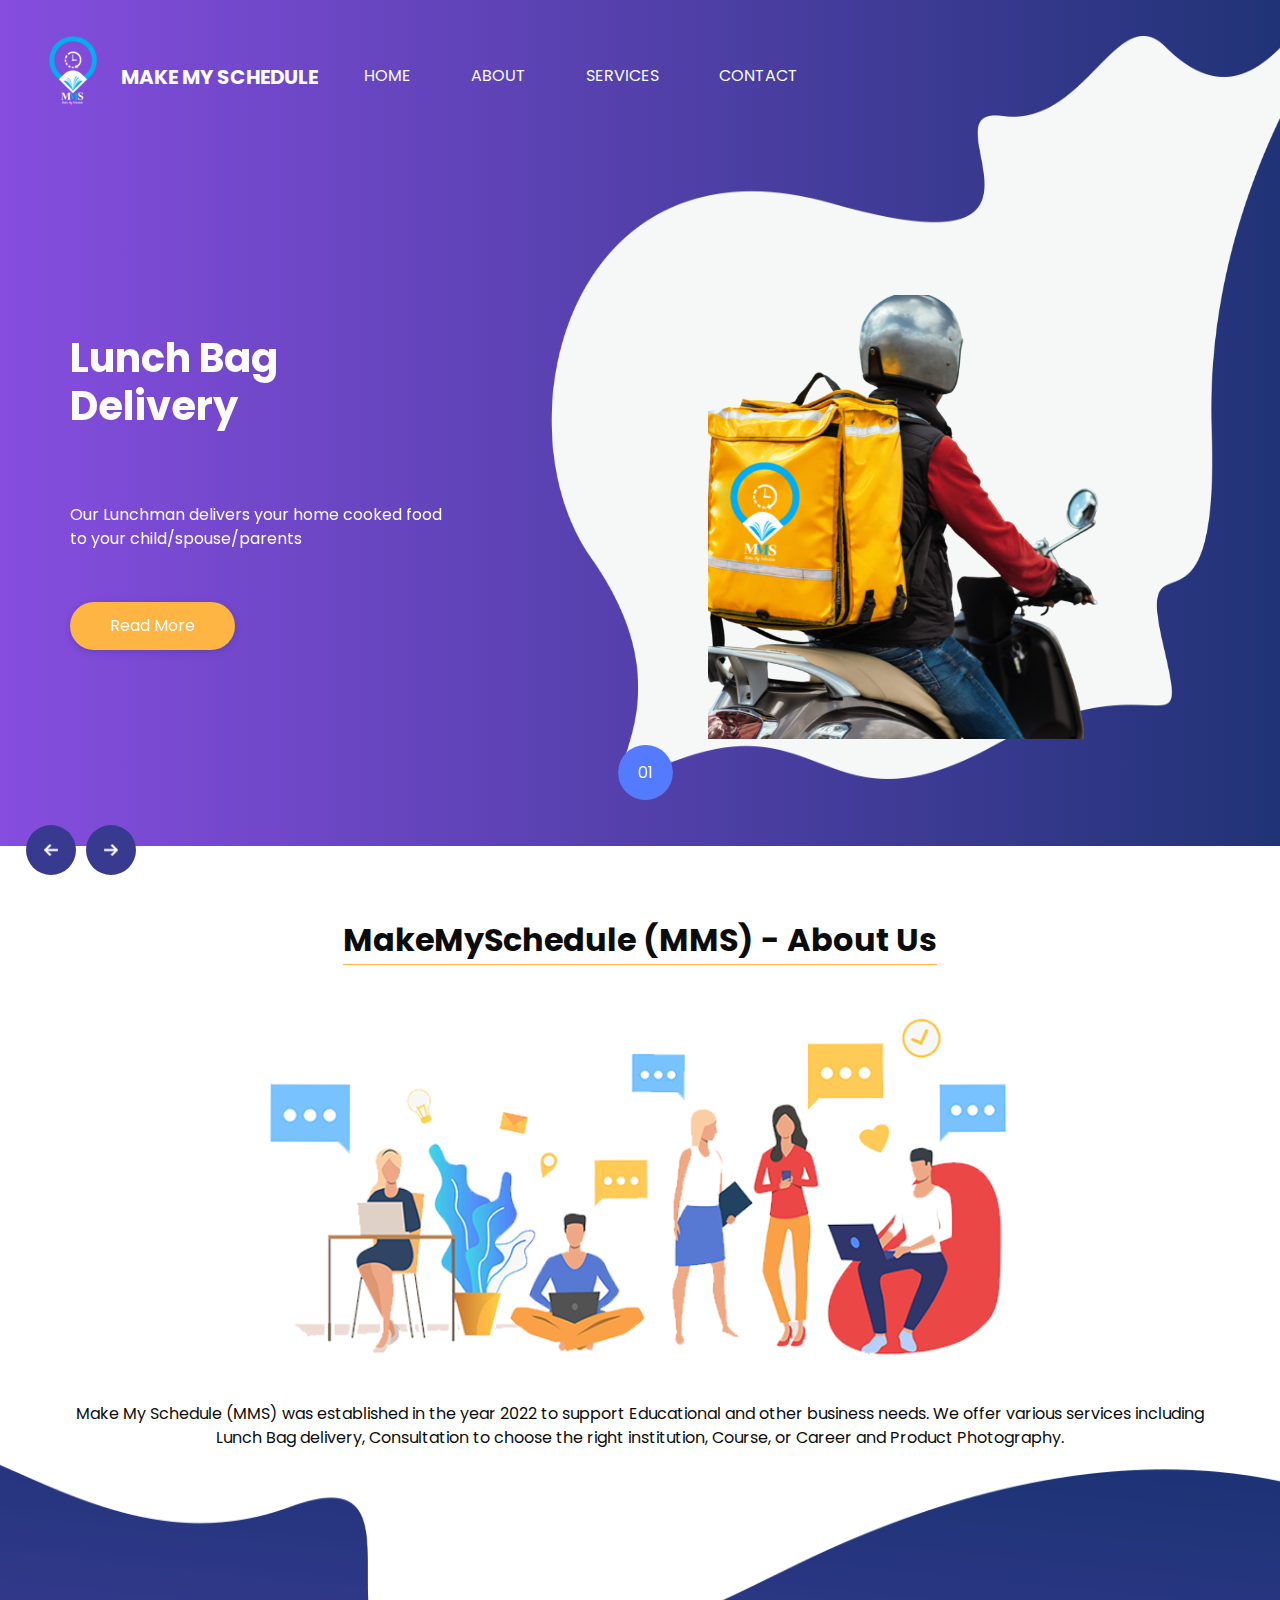
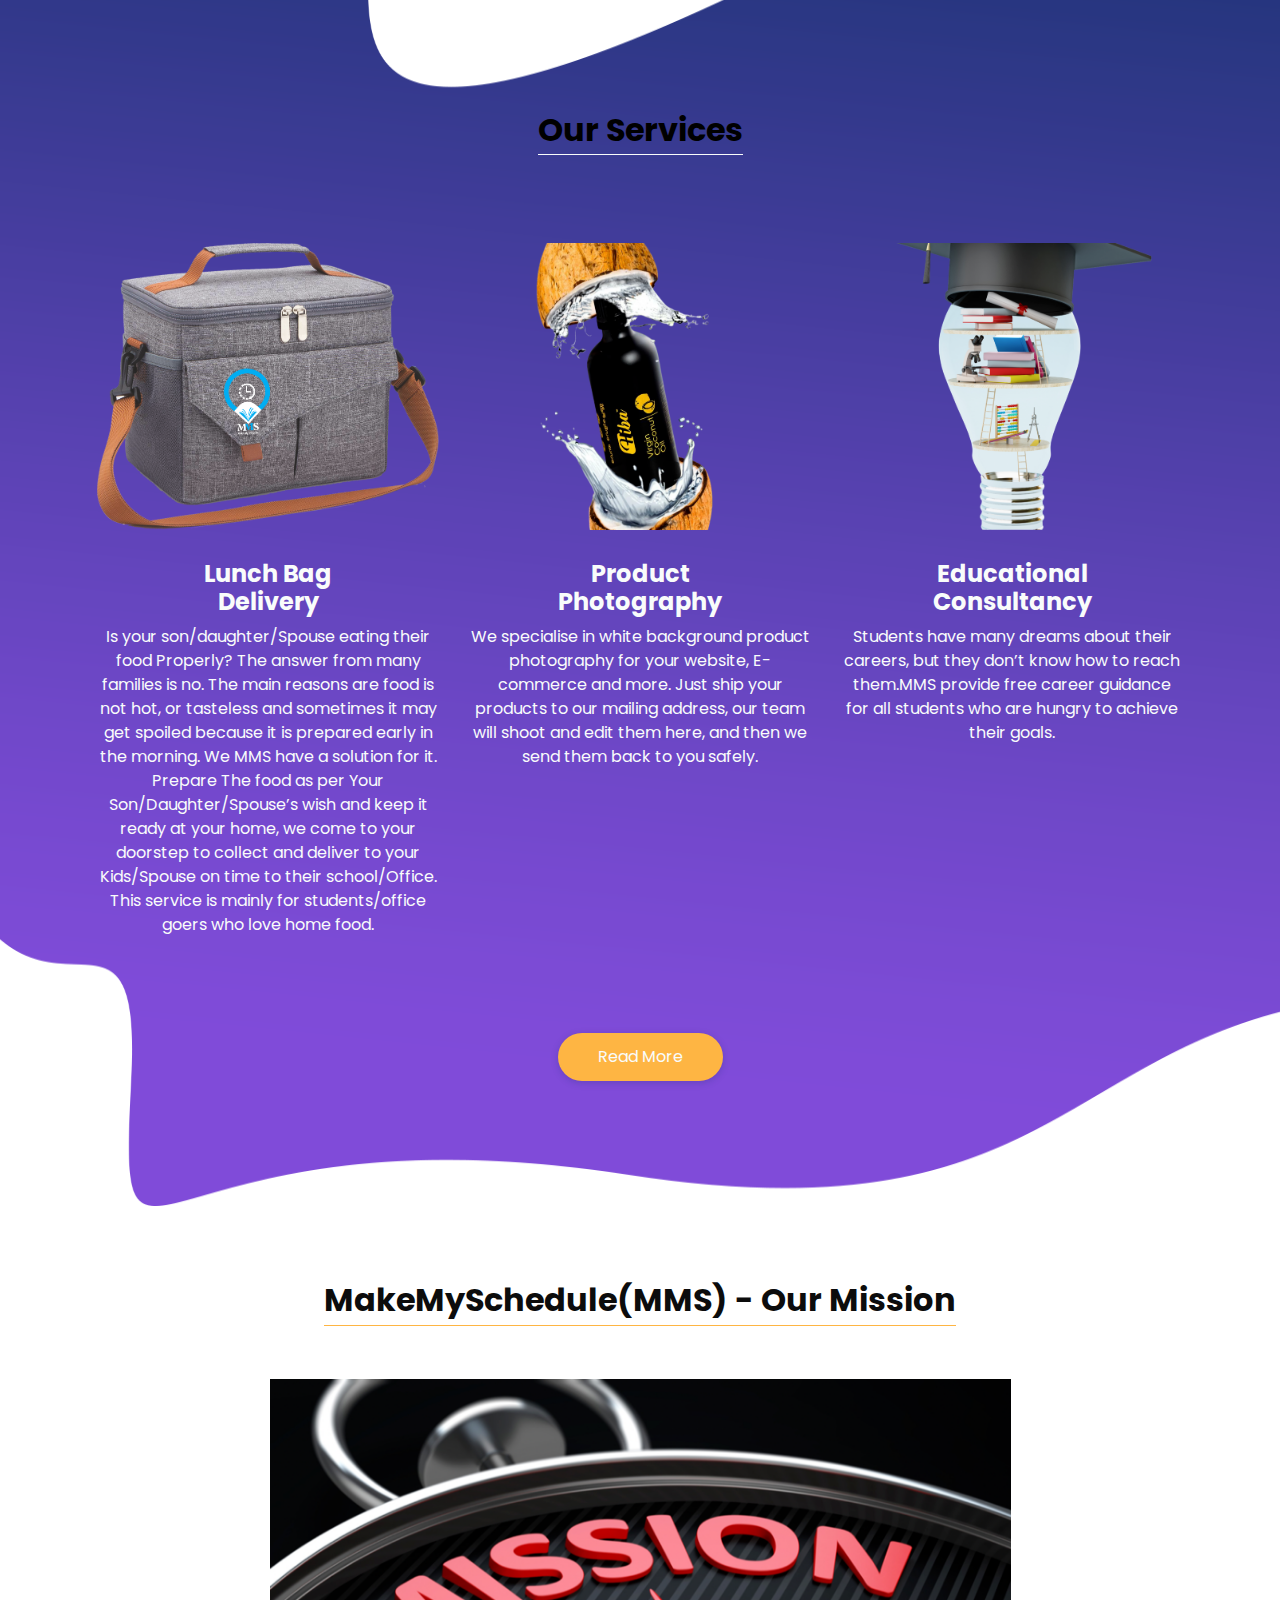
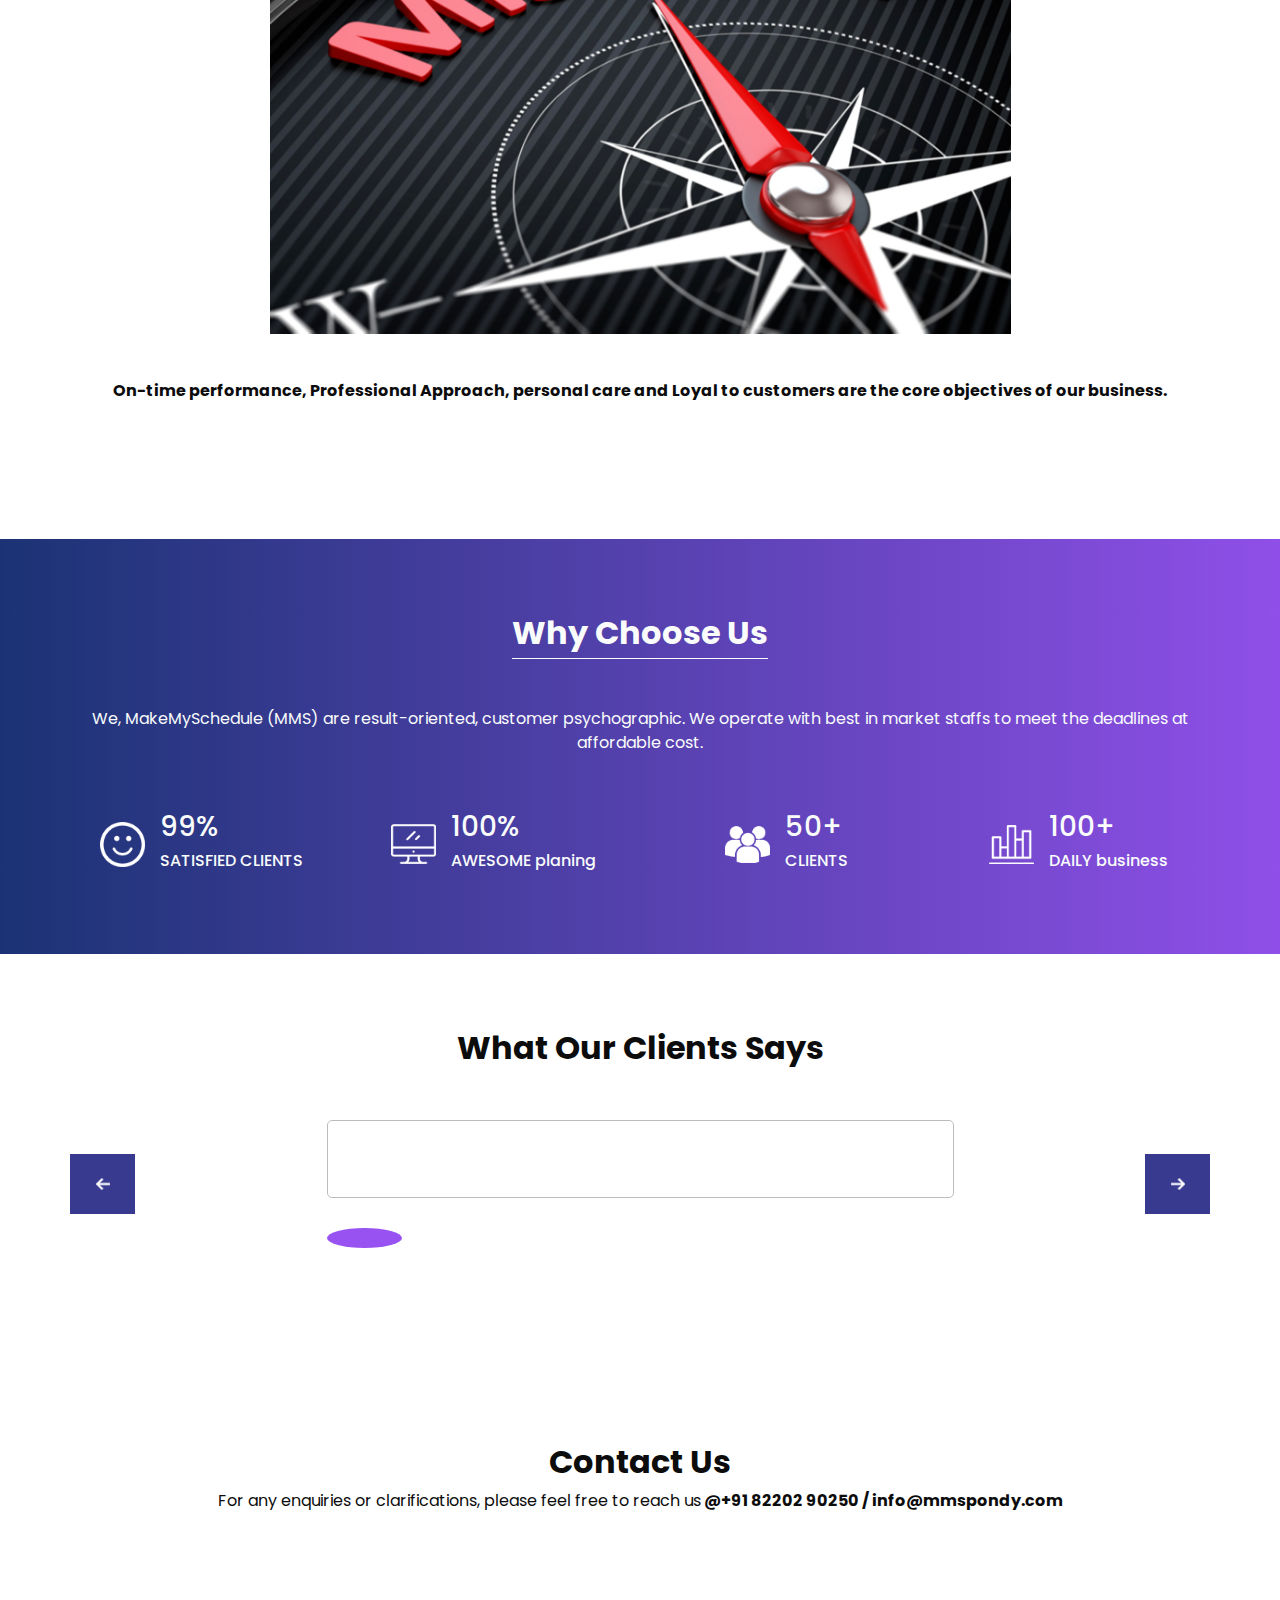
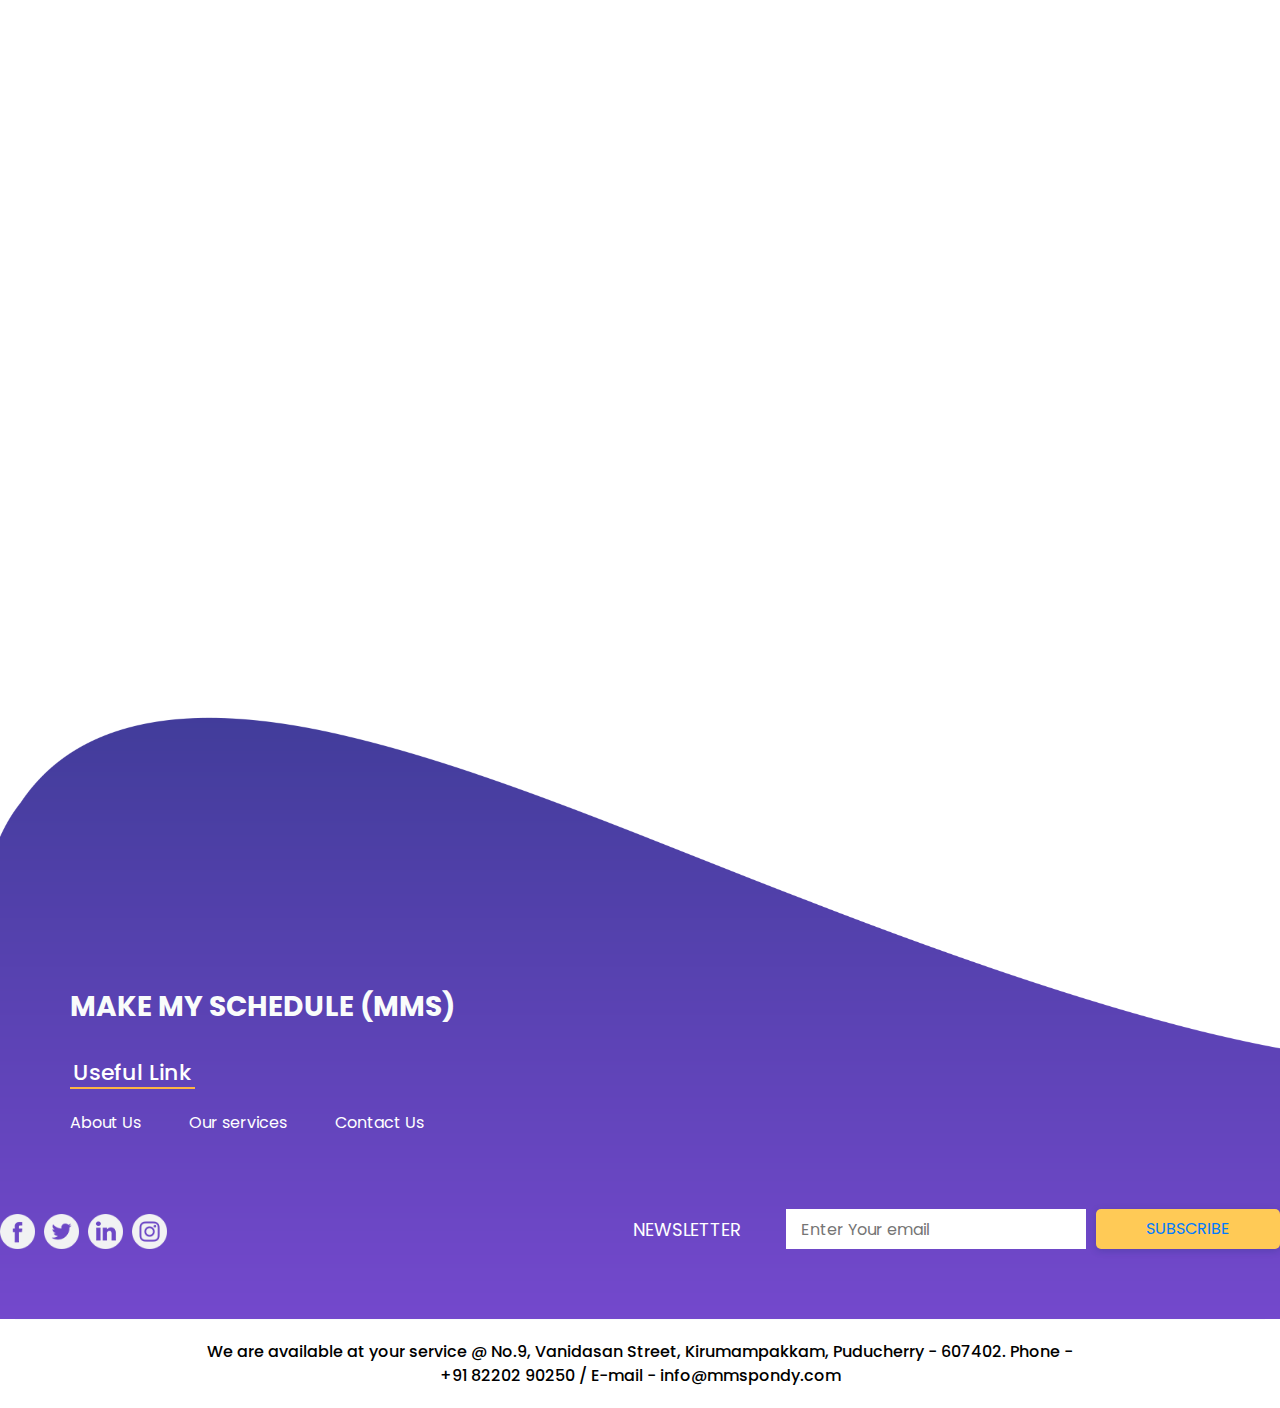
==== commit 57f1ffff: "code update v2" ====
--- a/index.html
+++ b/index.html
@@ -115,7 +115,7 @@
                 <div class="col-lg-5 col-md-6">
                   <div class="slider_detail-box">
                     <h1>
-                      Education Consultancy<br/>
+                      Educational Consultancy<br/>
                        <br/>
                       
                     </h1>
@@ -210,11 +210,13 @@
 
   <!-- service section -->
 
+
   <section class="service_section">
     <div class="container">
+	
       <div class="custom_heading-container">
         <h2>
-          Our Services
+         <font color ="black"> Our Services</font>
         </h2>
       </div>
       <div class="service_container layout_padding2">
@@ -254,7 +256,7 @@
           </div>
           <div class="detail-box">
             <h4>
-              Education <br/>
+              Educational <br/>
               Consultancy
             </h4>
             <p>
@@ -468,47 +470,24 @@
     </div>
     <div class="container">
       <form>
-        <div class="form-row">
-          <div class="form-group col-md-6">
-            <label for="inputName4">Name</label>
-            <input type="text" class="form-control" id="inputName4"/>
-          </div>
-          <div class="form-group col-md-6">
-            <label for="inputEmail4">Email</label>
-            <input type="email" class="form-control" id="inputEmail4"/>
-          </div>
-
-        </div>
-        <div class="form-row">
-          <div class="form-group col-md-6">
-            <label for="inputNumber4">Phone number</label>
-            <input type="tel" class="form-control" id="inputNumber4"/>
-          </div>
-          <div class="form-group col-md-6">
-            <label for="inputState">Select Service</label>
-            <select id="inputState" class="form-control">
-              <option selected=""></option>
-              <option>Lunch Bag Delivery</option>
-			  <option>Educational Consultancy</option>
-			  <option>Product Photography</option>
-            </select>
-          </div>
-
-        </div>
-        <div class="form-group">
-          <label for="inputMessage">Message</label>
-          <input type="text" class="form-control" id="inputMessage" placeholder=""/>
-        </div>
-    </div>
-
-    <div class="d-flex justify-content-center">
-      <button type="submit" class="">Send</button>
-    </div>
+        <iframe src="https://forms.gle/ukikvNbDvmZiTyuG8" 
+        width="1080" height="600" 
+        frameborder="0" marginheight="0"
+        marginwidth="0">
+        Loading…
+    </iframe>
     </form>
     
   </section>
-
-
+ <section class="contact_section layout_padding">
+ <div class="container contact_heading">
+      
+    </div>
+    <div class="container">
+      <form>
+       
+    </form>
+</section>
   <!-- end contact section -->
   <div class="footer_bg">
     <!-- info section -->
@@ -583,9 +562,11 @@
                 Newsletter
               </label>
               <input type="email" placeholder="Enter Your email" id="subscribeMail"/>
-              <button type="submit">
-                Subscribe
+              <button type="submit" value="SUBMIT EMAIL TO: info@mmspondy.com"> <a href="mailto:info@mmspondy.com">
+                Subscribe</a>
               </button>
+			  
+			  
             </form>
           </div>
         </div>
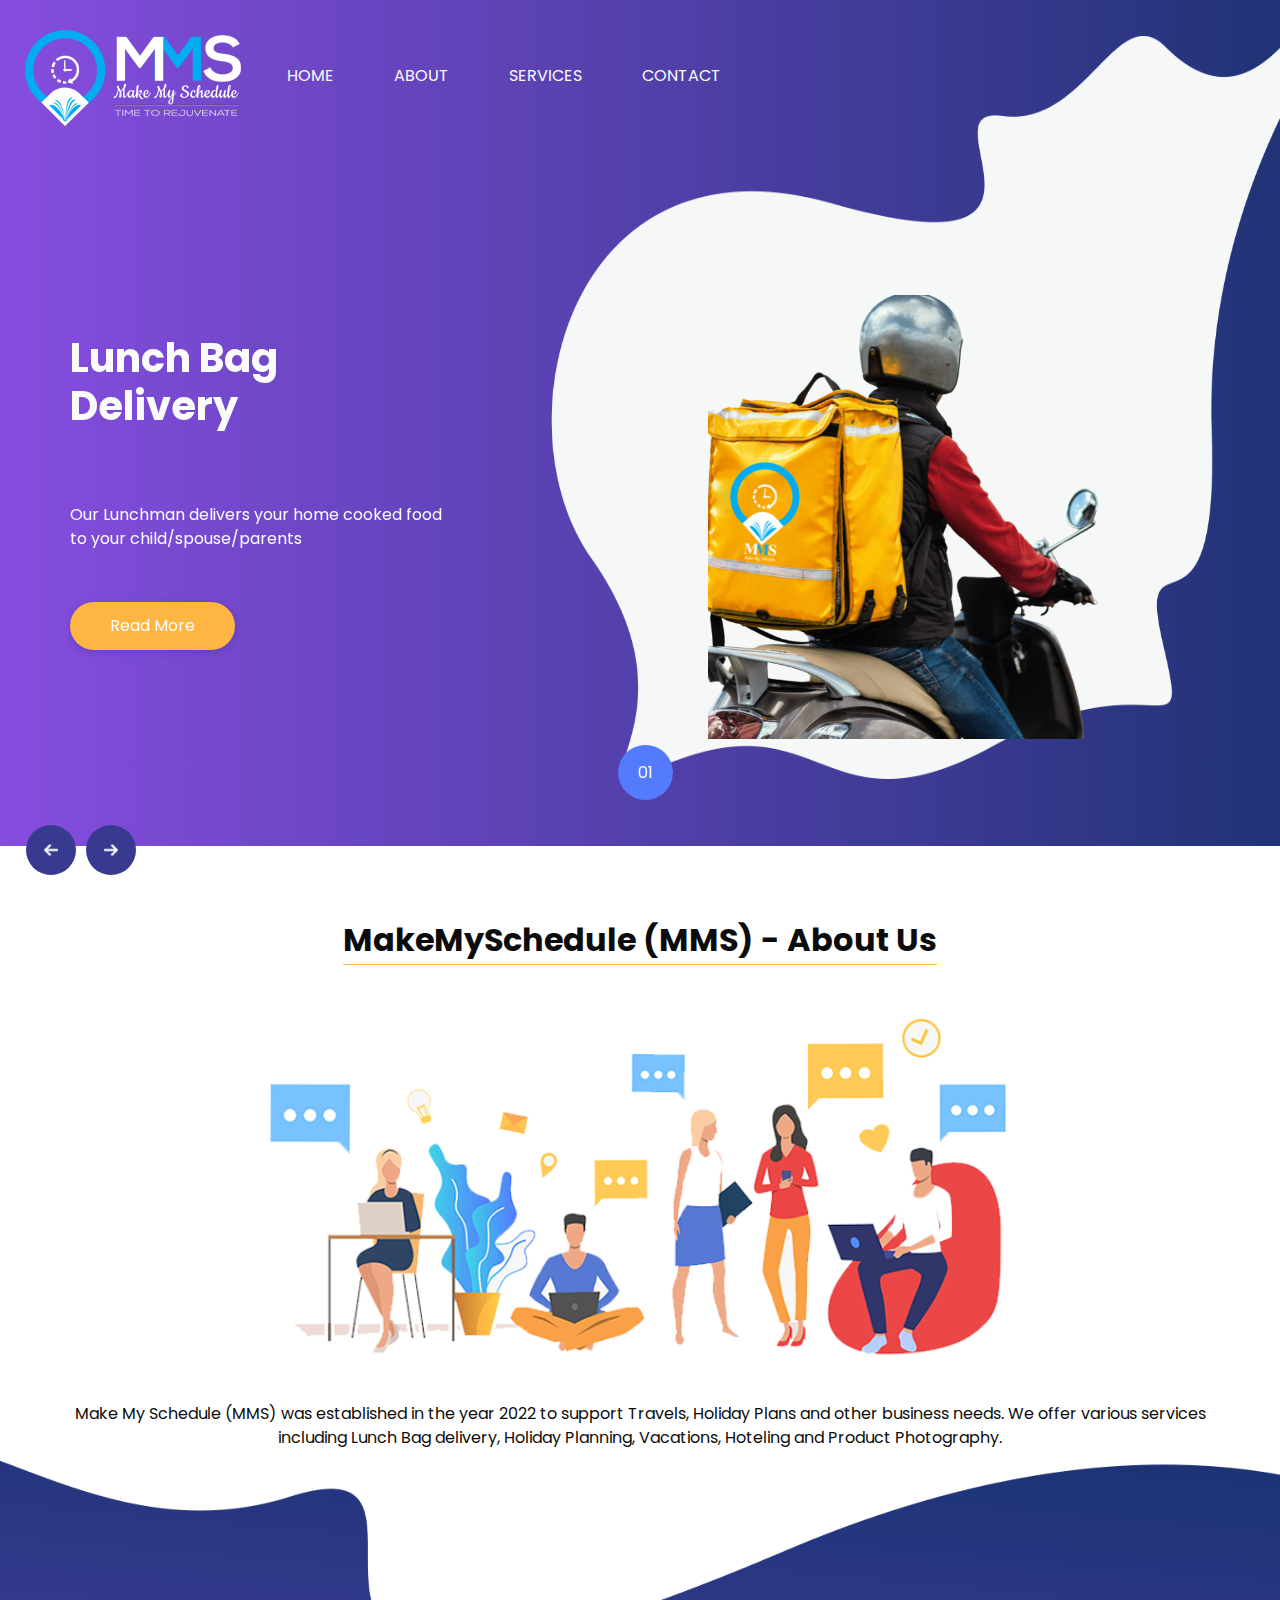
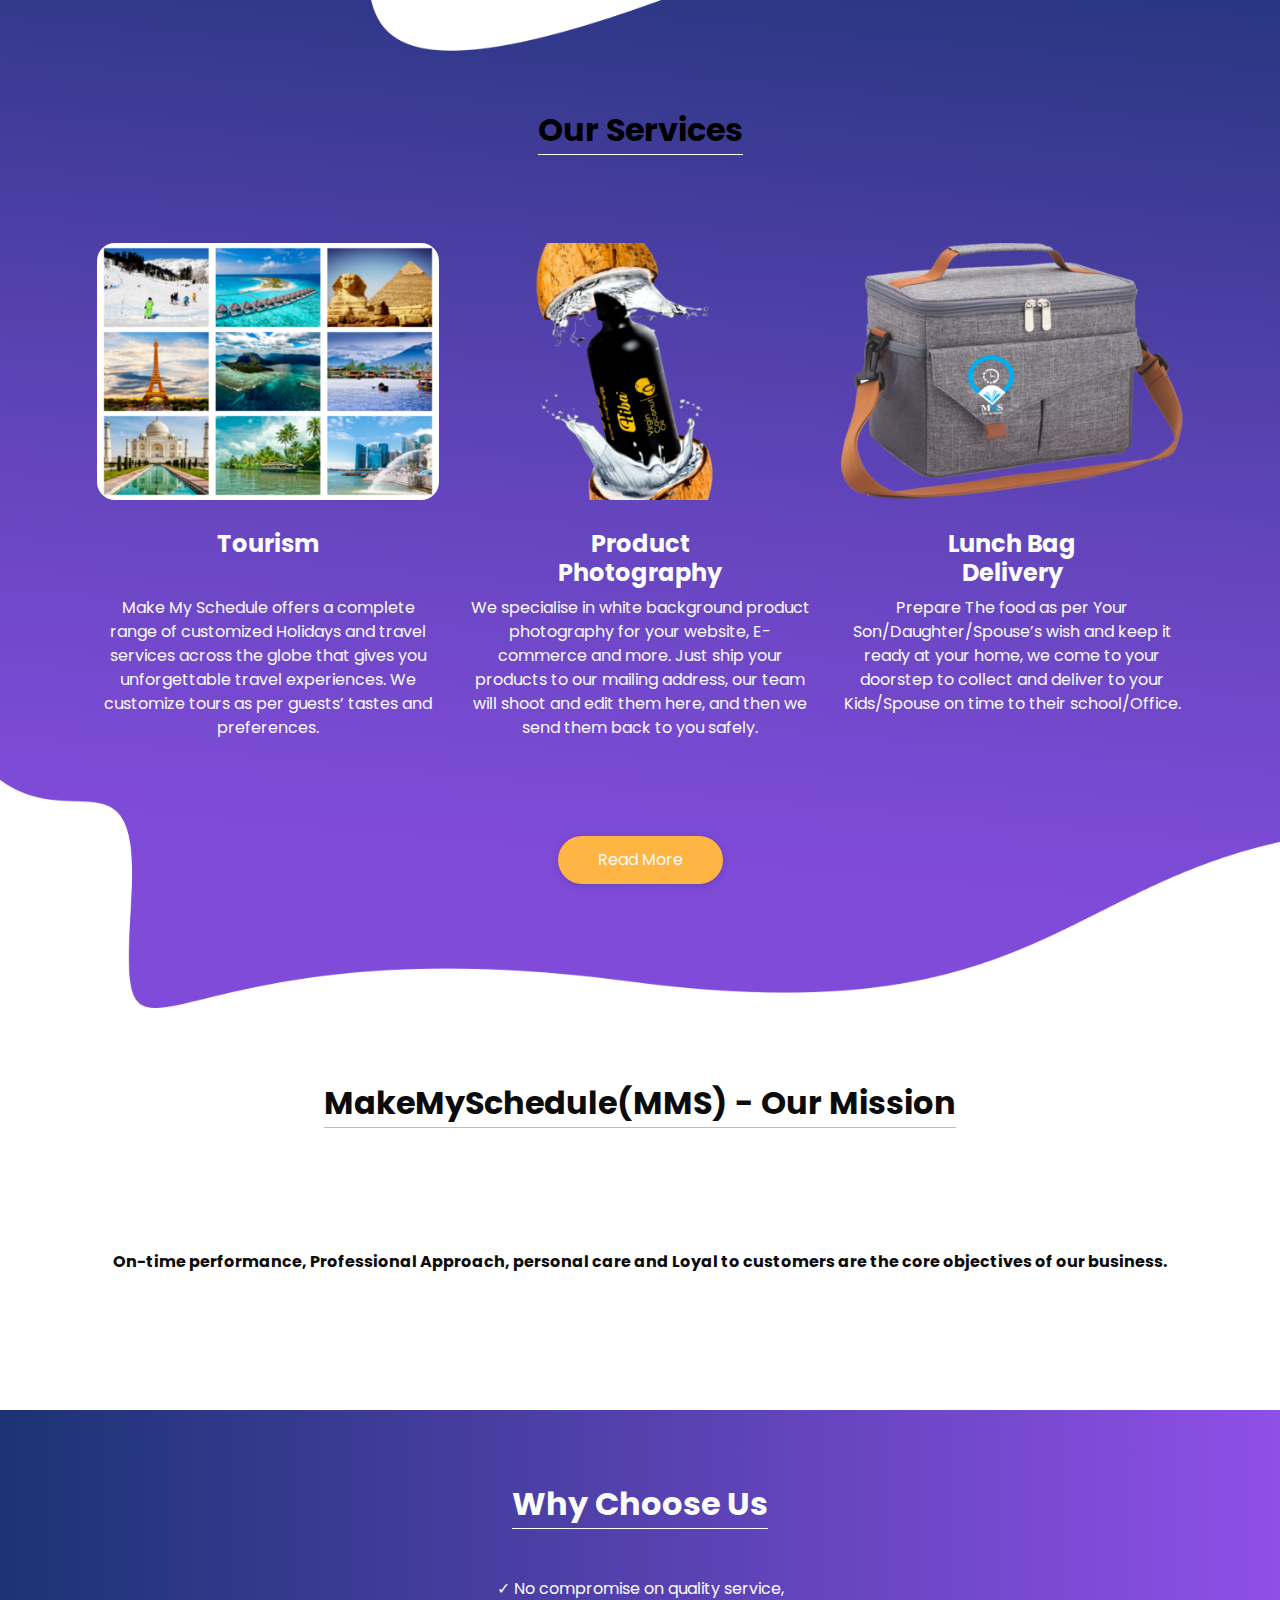
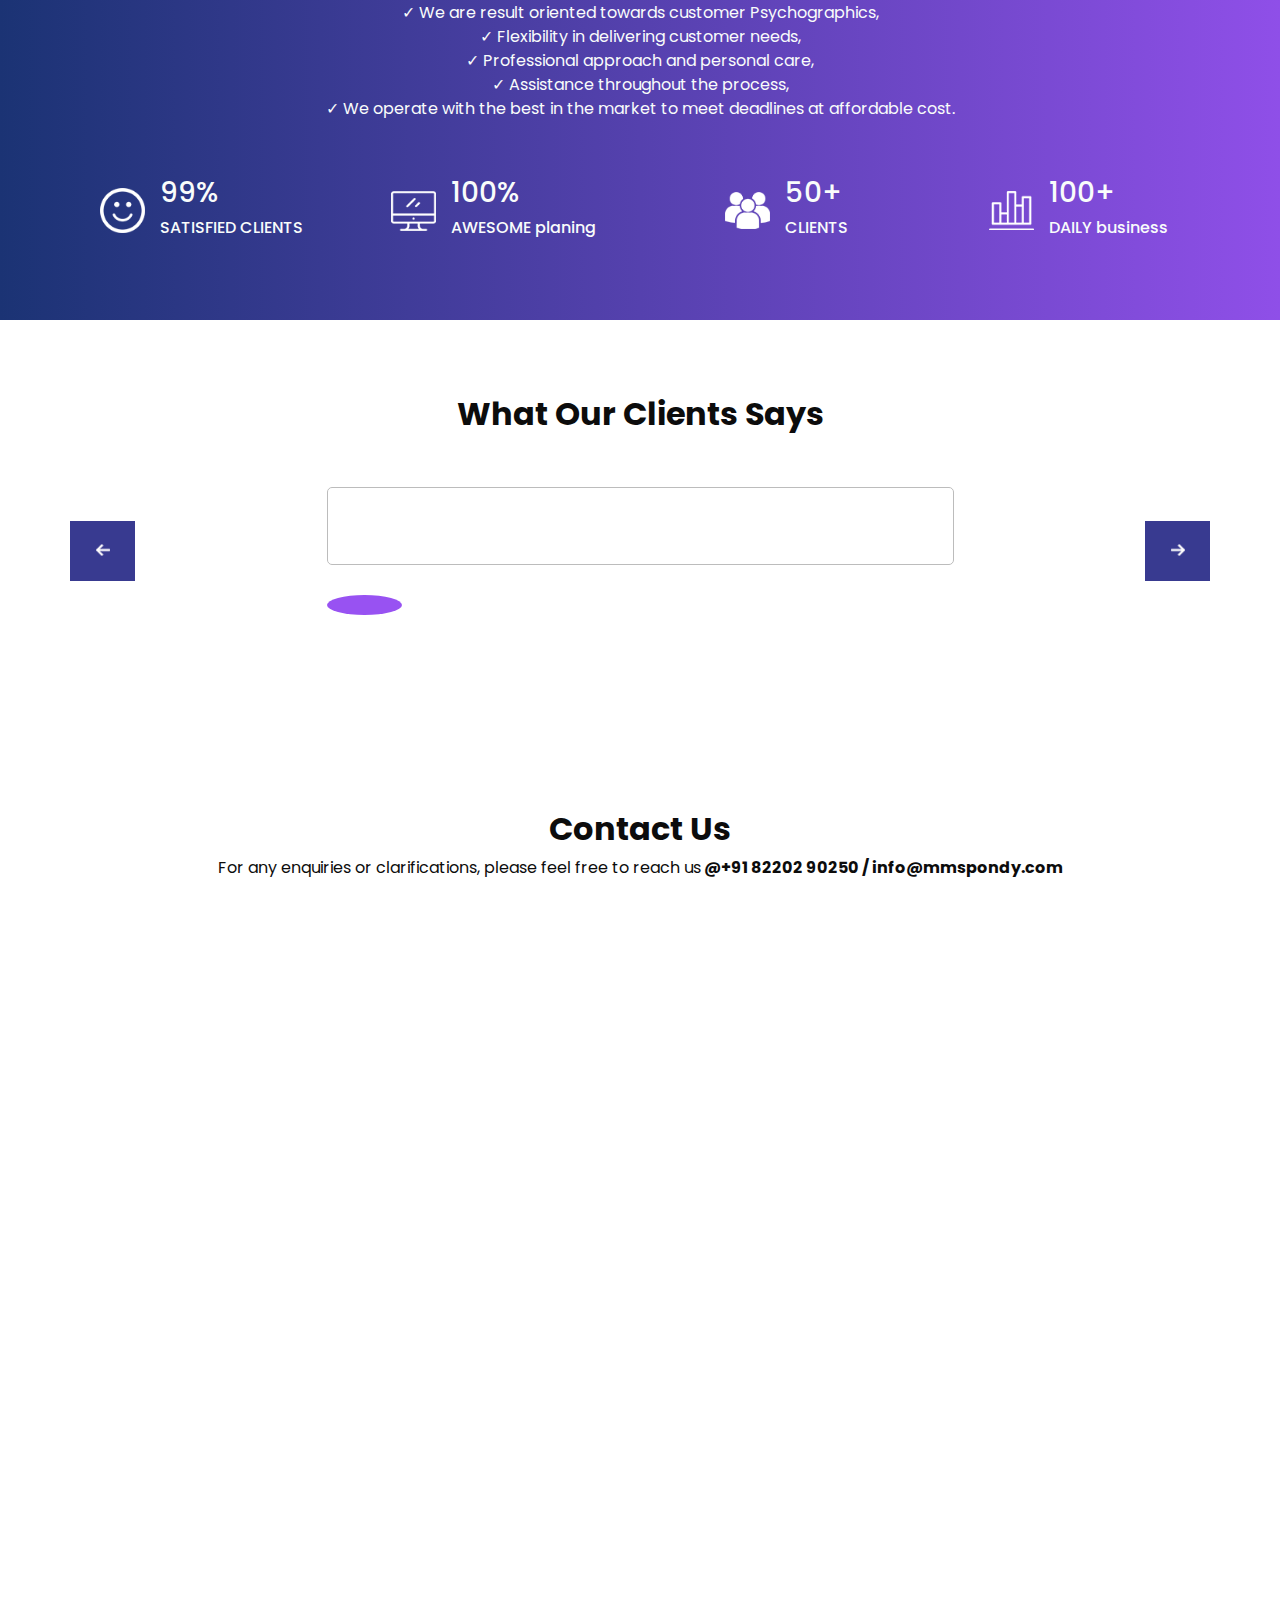
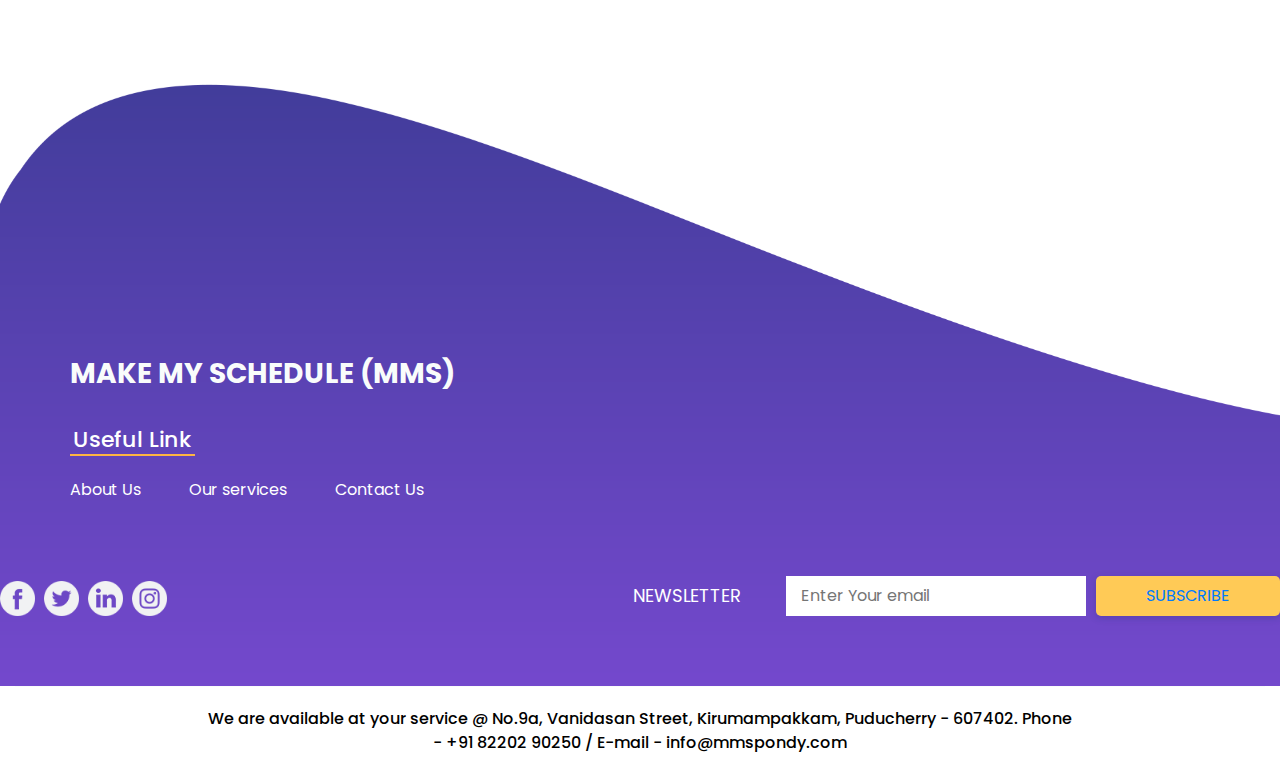
==== commit 285cc45b: "new updates" ====
--- a/index.html
+++ b/index.html
@@ -35,7 +35,7 @@
             <nav class="navbar navbar-expand-lg custom_nav-container ">
               <a class="navbar-brand" href="index.html">
                 <span>
-                  <img src="images/logo.png"/>Make My Schedule
+                 <img src="images/Logo4.png"/>
                 </span>
               </a>
               <button class="navbar-toggler" type="button" data-toggle="collapse" data-target="#navbarSupportedContent" aria-controls="navbarSupportedContent" aria-expanded="false" aria-label="Toggle navigation">
@@ -115,12 +115,12 @@
                 <div class="col-lg-5 col-md-6">
                   <div class="slider_detail-box">
                     <h1>
-                      Educational Consultancy<br/>
+                      Tourism<br/>
                        <br/>
                       
                     </h1>
                     <p>
-                      Free career guidance for the students
+                      Are you ready to travel across the world?<br> Don’t worry, We can arrange a hurdle free trip.<br> We strongly believe, service cannot be touched it can only be felt.<br>Come let’s Explore the world. 
                     </p>
                     <div class="btn-box">
                       <a href="service.html" class="btn-1">
@@ -193,25 +193,25 @@
         </div>
         <div class="detail-box">
           <p>
-            Make My Schedule (MMS) was established in the year 2022 to support Educational and other business needs. 
-			We offer various services including Lunch Bag delivery, Consultation to choose the right institution, Course, or Career and Product Photography.
-          </p>
+            Make My Schedule (MMS) was established in the year 2022 to support Travels, Holiday Plans and other business needs. 
+			We offer various services including Lunch Bag delivery, Holiday Planning, Vacations, Hoteling and Product Photography.
+          </p><br\><br\><br\>
          <!--  <div>
             <a href="">
               Read More
             </a>
           </div>-->
-        </div>
-      </div>
-
+        </div><br\><br\><br\>
+      </div>
+<br\><br\>
     </div>
   </section>
   <!-- end welcome section -->
-
+<br\><br\>
   <!-- service section -->
 
 
-  <section class="service_section">
+  <section class="service_section1">
     <div class="container">
 	
       <div class="custom_heading-container">
@@ -220,22 +220,23 @@
         </h2>
       </div>
       <div class="service_container layout_padding2">
-        <div class="service_box">
+	  
+	  <div class="service_box">
           <div class="img-box">
-            <img src="images/lunch.png" alt=""/>
+            <img src="images/s-3.png" alt=""/>
           </div>
           <div class="detail-box">
             <h4>
-              Lunch Bag <br/>
-              Delivery
+              Tourism <br/>
+              <br/>
             </h4>
             <p>
-              Is your son/daughter/Spouse eating their food Properly? The answer from many families is no.
-The main reasons are food is not hot, or tasteless and sometimes it may get spoiled because it is prepared early in the morning.
-We MMS have a solution for it. Prepare The food as per Your Son/Daughter/Spouse’s wish and keep it ready at your home, we come to your doorstep to collect and deliver to your Kids/Spouse on time to their school/Office. This service is mainly for students/office goers who love home food.
+              Make My Schedule offers a complete range of customized Holidays and travel services across the globe that gives you unforgettable travel experiences. 
+We customize tours as per guests’ tastes and preferences. 
             </p>
           </div>
         </div>
+       
         <div class="service_box">
           <div class="img-box">
             <img src="images/s-2.png" alt=""/>
@@ -250,17 +251,17 @@
             </p>
           </div>
         </div>
-        <div class="service_box">
+         <div class="service_box">
           <div class="img-box">
-            <img src="images/s-3.png" alt=""/>
+            <img src="images/lunch.png" alt=""/>
           </div>
           <div class="detail-box">
             <h4>
-              Educational <br/>
-              Consultancy
+              Lunch Bag <br/>
+              Delivery
             </h4>
             <p>
-              Students have many dreams about their careers, but they don’t know how to reach them.MMS provide free career guidance for all students who are hungry to achieve their goals.
+              Prepare The food as per Your Son/Daughter/Spouse’s wish and keep it ready at your home, we come to your doorstep to collect and deliver to your Kids/Spouse on time to their school/Office.
             </p>
           </div>
         </div>
@@ -284,7 +285,7 @@
       </div>
       <div class="layout_padding2">
         <div class="img-box">
-          <img src="images/problem.png" alt=""/>
+          <img src="images/problem2.png" alt=""/>
         </div>
         <div class="detail-box">
           <p>
@@ -308,8 +309,13 @@
         </h2>
       </div>
       <div class="content-container">
-        <p>
-          We, MakeMySchedule (MMS) are result-oriented, customer psychographic. We operate with best in market staffs to meet the deadlines at affordable cost. 
+        <p align="justify">
+✓	No compromise on quality service,<br/>
+✓	We are result oriented towards customer Psychographics,<br/>
+✓	Flexibility in delivering customer needs,<br/>
+✓	Professional approach and personal care,<br/>
+✓	Assistance throughout the process, <br/>
+✓	We operate with the best in the market to meet deadlines at affordable cost.<br/> 
         </p>
         <div class="row">
           <div class="col-md-3 col-sm-6">
@@ -542,7 +548,7 @@
         </div>
         <div class="d-flex flex-column flex-lg-row justify-content-between align-items-center align-items-lg-baseline">
           <div class="social-box">
-            <a href="">
+            <a href="https://www.facebook.com/profile.php?id=100085238193693">
               <img src="images/fb.png" alt=""/>
             </a>
 
@@ -552,7 +558,7 @@
             <a href="">
               <img src="images/linkedin1.png" alt=""/>
             </a>
-            <a href="">
+            <a href="https://www.instagram.com/makemyschedule/">
               <img src="images/instagram1.png" alt=""/>
             </a>
           </div>
@@ -579,7 +585,7 @@
     <!-- footer section -->
     <section class="container-fluid footer_section">
       <p>
-       <font color="black"> We are available at your service @ No.9, Vanidasan Street, Kirumampakkam, Puducherry - 607402. Phone - +91 82202 90250 / E-mail - info@mmspondy.com</font>
+       <font color="black"> We are available at your service @ No.9a, Vanidasan Street, Kirumampakkam, Puducherry - 607402. Phone - +91 82202 90250 / E-mail - info@mmspondy.com</font>
       </p>
     </section>
     <!-- footer section -->
--- a/css/style.css
+++ b/css/style.css
@@ -325,7 +325,21 @@
   -webkit-transform: translateY(-7px);
           transform: translateY(-7px);
 }
-
+.new_section {
+  color: #f9fcfb;
+  display: -webkit-box;
+  display: -ms-flexbox;
+  display: flex;
+  -webkit-box-orient: vertical;
+  -webkit-box-direction: normal;
+      -ms-flex-direction: column;
+          flex-direction: column;
+  height: 90%;
+  -webkit-box-pack: center;
+      -ms-flex-pack: center;
+          justify-content: center;
+}
+/*
 .service_section {
   text-align: center;
   color: #f9fcfb;
@@ -335,7 +349,19 @@
   padding-bottom: 125px;
   background-repeat: no-repeat;
   margin-top: -150px;
-}
+}*/
+.service_section {
+  text-align: center;
+  color: #f9fcfb;
+  background: -webkit-gradient(linear, left top, right top, from(#864ddf), to(#203376));
+  background: linear-gradient(to right, #864ddf, #203376);
+  background-size: 100% 100%;
+  padding-top: 75px;
+  padding-bottom: 125px;
+  background-repeat: no-repeat;
+  margin-top: -150px;
+}
+
 
 .service_section .custom_heading-container h2 {
   border-color: #f9fcfb;
@@ -397,6 +423,81 @@
   margin-top: 00px;
   margin-bottom: 150px;
 }
+
+.service_section1 {
+  text-align: center;
+  color: #f9fcfb;
+  background-image: url(../images/service-bg.png);
+  background-size: 100% 100%;
+  padding-top: 275px;
+  padding-bottom: 125px;
+  background-repeat: no-repeat;
+  margin-top: -150px;
+}
+
+
+.service_section1 .custom_heading-container h2 {
+  border-color: #f9fcfb;
+}
+
+.service_section1 .service_container {
+  display: -webkit-box;
+  display: -ms-flexbox;
+  display: flex;
+  -webkit-box-pack: center;
+      -ms-flex-pack: center;
+          justify-content: center;
+  -ms-flex-wrap: wrap;
+      flex-wrap: wrap;
+}
+
+.service_section1 .service_container .service_box {
+  width: 30%;
+  min-width: 300px;
+  margin: 35px 15px;
+}
+
+.service_section1 .service_container .service_box .img-box {
+  border-radius: 18px;
+  overflow: hidden;
+}
+
+.service_section1 .service_container .service_box .img-box img {
+  width: 100%;
+}
+
+.service_section1 .service_container .service_box .detail-box {
+  margin-top: 30px;
+}
+
+.service_section1 .service_container .service_box .detail-box h4 {
+  font-weight: bold;
+}
+
+.service_section1 a {
+  display: inline-block;
+  padding: 12px 40px;
+  background-color: #feb543;
+  color: #f9fcfb;
+  border-radius: 25px;
+  -webkit-box-shadow: 0px 2px 7px 0px rgba(32, 50, 117, 0.26);
+  box-shadow: 0px 2px 7px 0px rgba(32, 50, 117, 0.26);
+  -webkit-transition: all .3s;
+  transition: all .3s;
+  border: none;
+}
+
+.service_section1 a:hover {
+  -webkit-transform: translateY(-7px);
+          transform: translateY(-7px);
+}
+
+.sub_page .service_section1 {
+  margin-top: 00px;
+  margin-bottom: 150px;
+}
+
+
 
 .problem_section {
   text-align: center;
